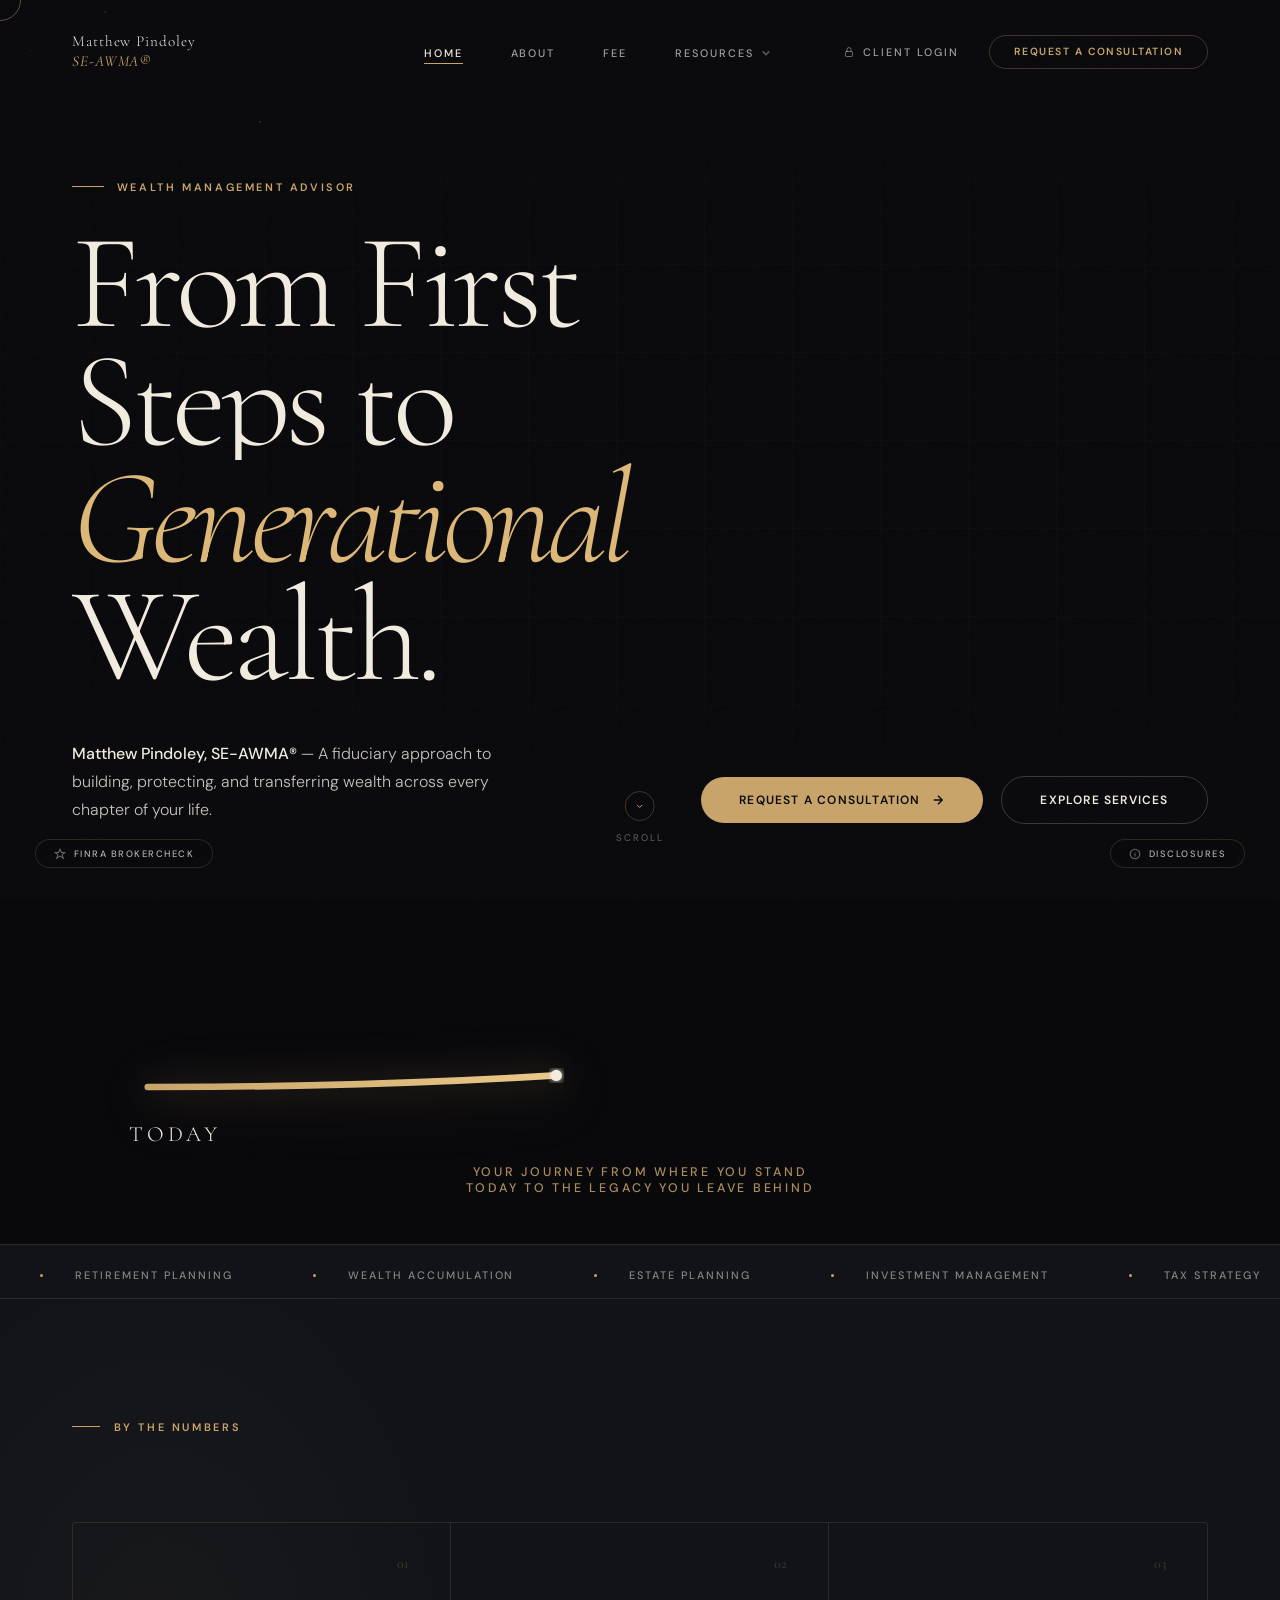
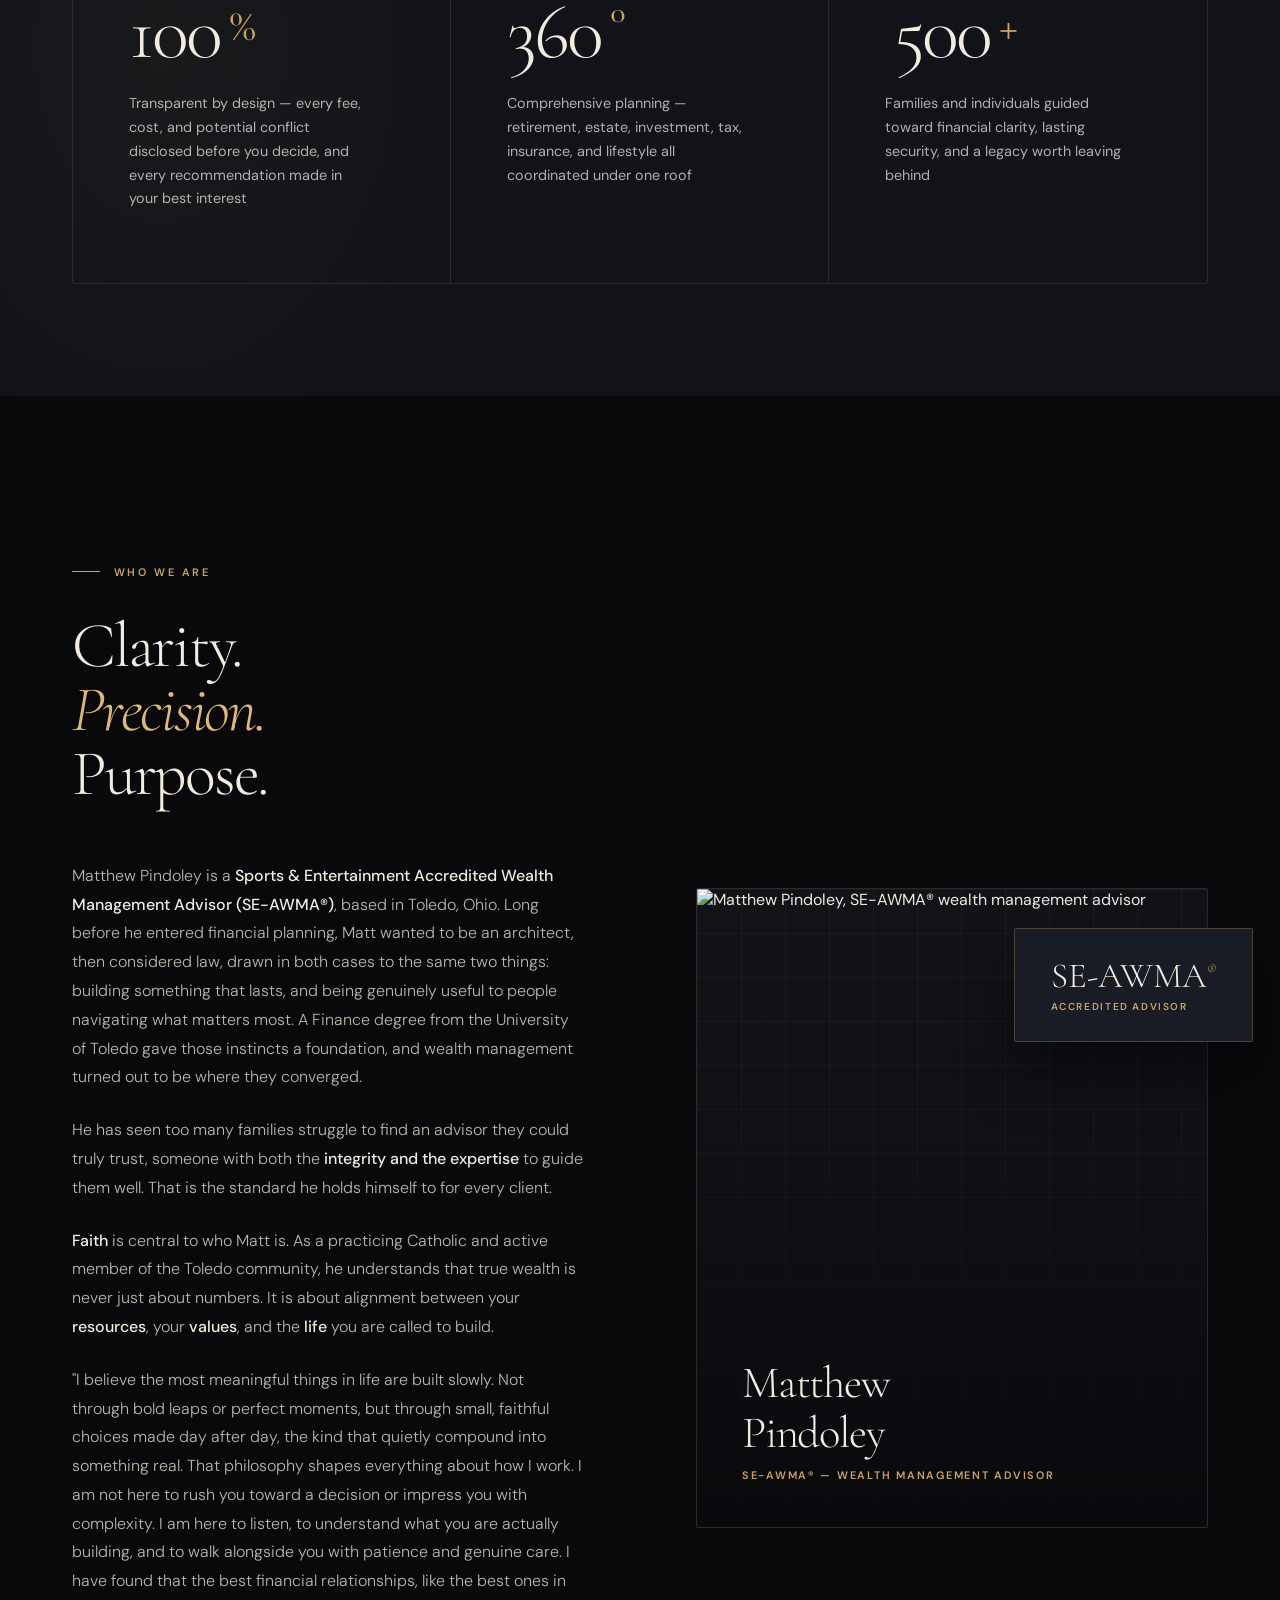
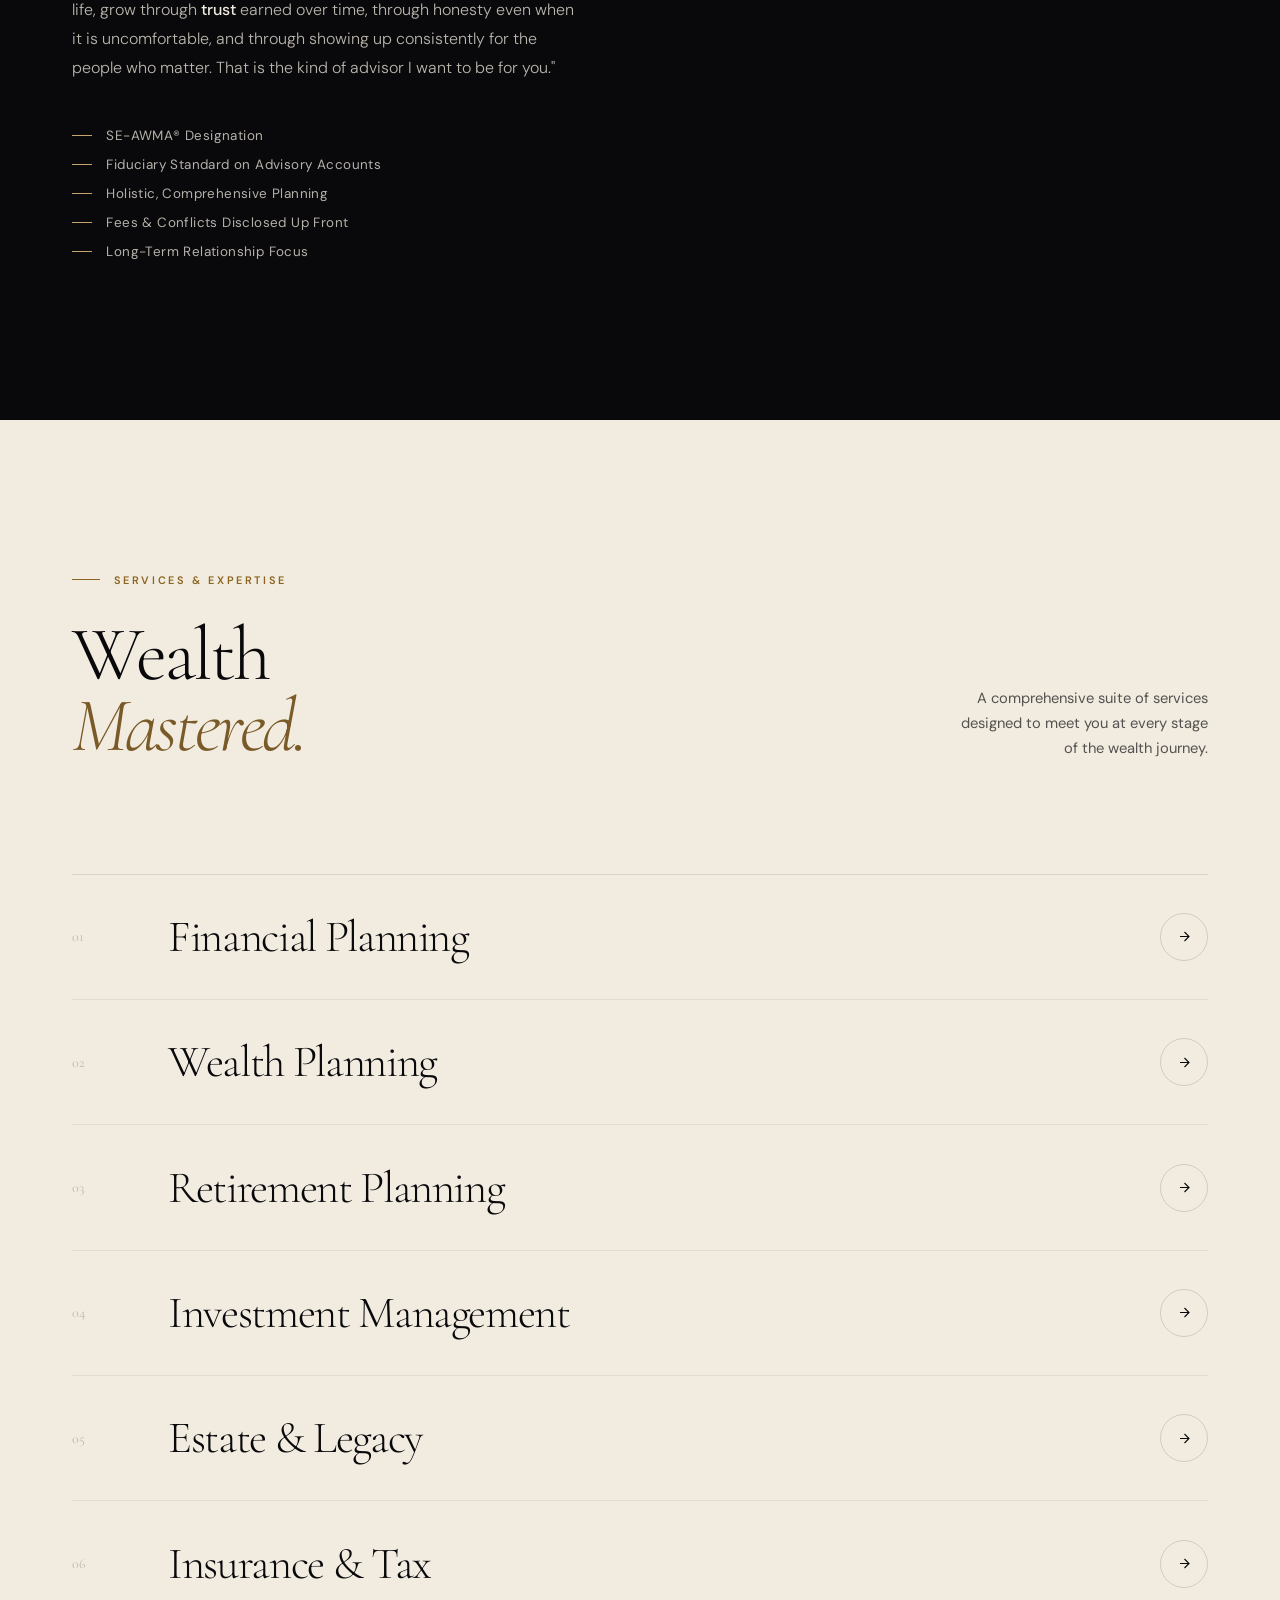
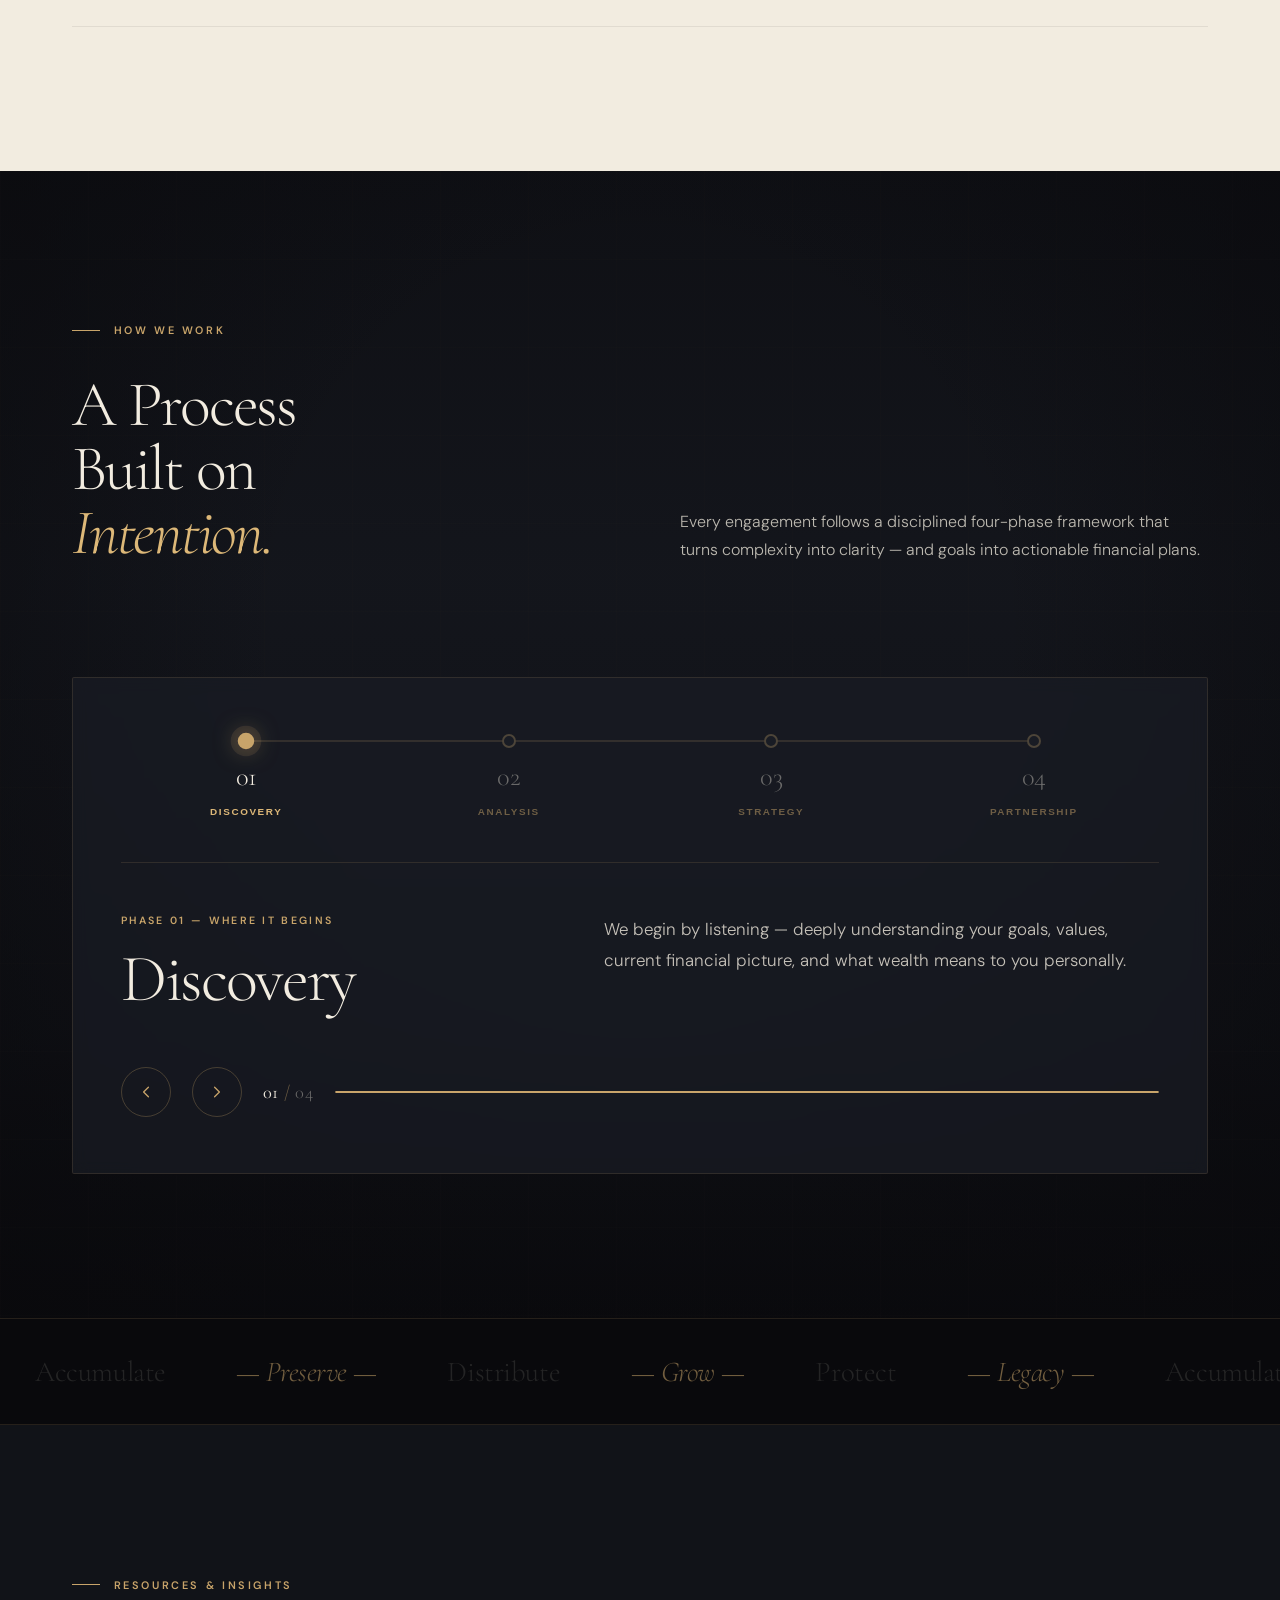
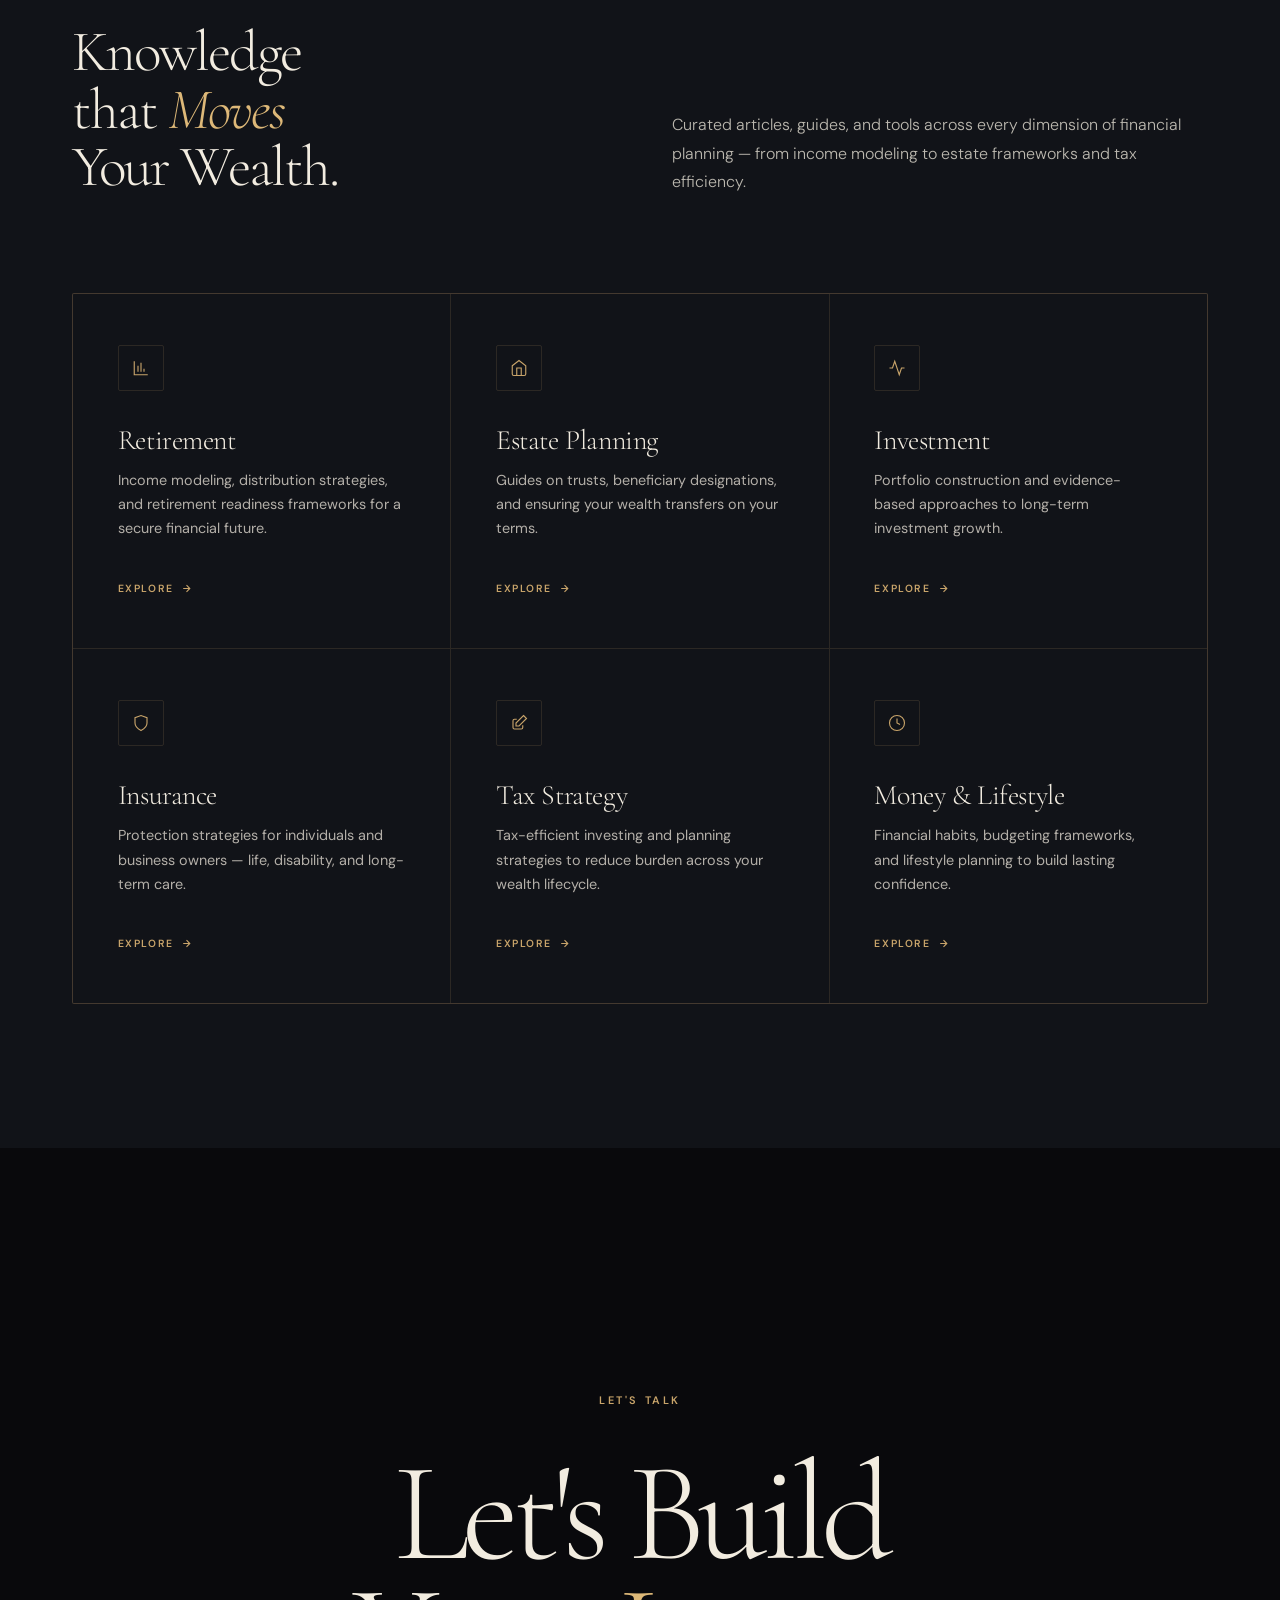
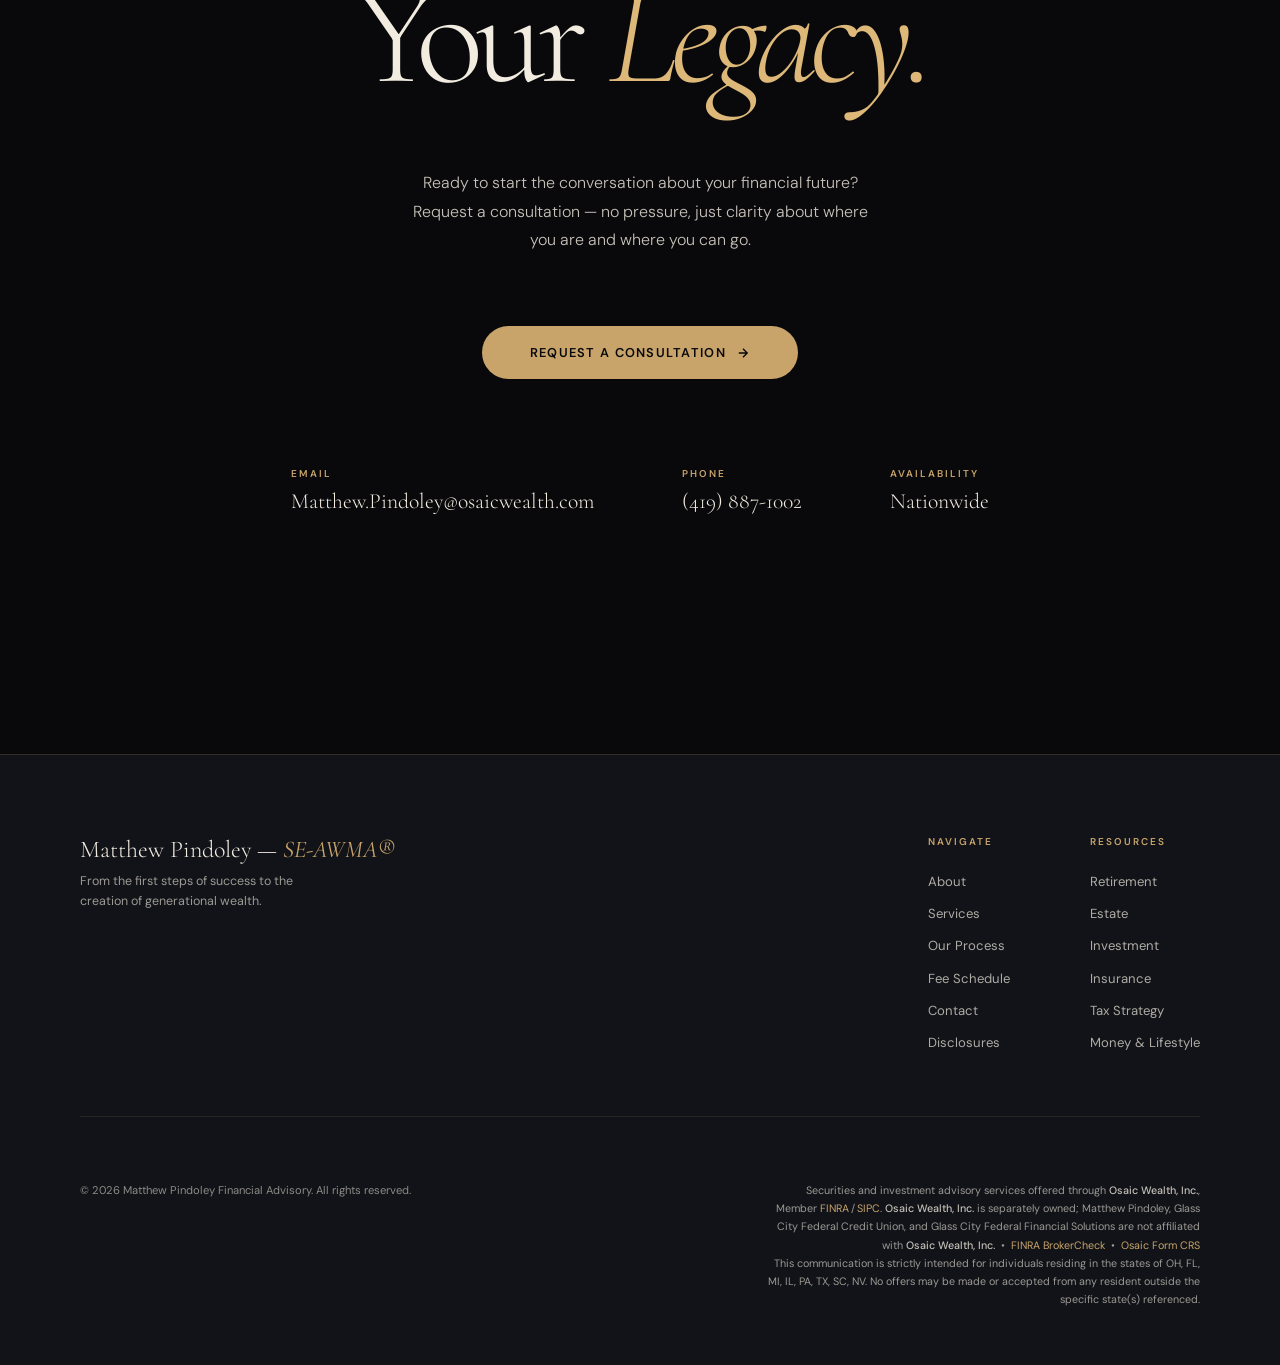
==== index.html @ 7b8878d6 "Sharper "How We Work" video The section is taller than the 16:9 clip, so the video is drawn about 2," ====
<!DOCTYPE html>
<html lang="en">
<head>
	<link rel="icon" type="image/png" href="favicon.png">
  <meta charset="UTF-8"/>
  <meta name="viewport" content="width=device-width,initial-scale=1"/>
  <title>Matthew Pindoley, SE-AWMA® — Wealth Management Advisor | Toledo, Ohio</title>
  <meta name="description" content="Matthew Pindoley, SE-AWMA® — a fiduciary wealth management advisor in Toledo, Ohio. Comprehensive financial, retirement, investment, tax, insurance, and estate planning — from first steps to generational wealth.">
  <link rel="canonical" href="https://matthewpindoley.com/">
  <meta name="theme-color" content="#09090c">

  <!-- Open Graph / social sharing -->
  <meta property="og:type" content="website">
  <meta property="og:url" content="https://matthewpindoley.com/">
  <meta property="og:site_name" content="Matthew Pindoley — SE-AWMA®">
  <meta property="og:title" content="Matthew Pindoley, SE-AWMA® — Wealth Management Advisor">
  <meta property="og:description" content="A fiduciary approach to building, protecting, and transferring wealth across every chapter of your life. Toledo, Ohio.">
  <meta property="og:image" content="https://res.cloudinary.com/dfabtxqiy/image/upload/q_auto:good,w_1200/v1772661877/headshot_ztmhku.jpg">
  <meta name="twitter:card" content="summary_large_image">
  <meta name="twitter:title" content="Matthew Pindoley, SE-AWMA® — Wealth Management Advisor">
  <meta name="twitter:description" content="A fiduciary approach to building, protecting, and transferring wealth across every chapter of your life. Toledo, Ohio.">
  <meta name="twitter:image" content="https://res.cloudinary.com/dfabtxqiy/image/upload/q_auto:good,w_1200/v1772661877/headshot_ztmhku.jpg">

  <link rel="preconnect" href="https://fonts.googleapis.com">
  <link rel="preconnect" href="https://fonts.gstatic.com" crossorigin>
  <link rel="preconnect" href="https://res.cloudinary.com">
  <link href="https://fonts.googleapis.com/css2?family=Cormorant+Garamond:ital,wght@0,300;0,400;0,600;1,300;1,400&family=DM+Sans:opsz,wght@9..40,300;9..40,400;9..40,500;9..40,600&display=swap" rel="stylesheet">
<style>
:root{
  --ink:#09090c;--ink2:#111318;--ink3:#191c24;
  --paper:#f2ece0;
  --gold:#c8a46a;--gold2:#ddb878;--gold3:rgba(200,164,106,.12);
  --muted:rgba(242,236,224,.38);--border:rgba(200,164,106,.15);--border2:rgba(200,164,106,.28);
  --ff:'Cormorant Garamond',Georgia,serif;
  --fb:'DM Sans',system-ui,sans-serif;
  --e1:cubic-bezier(.16,1,.3,1);--e2:cubic-bezier(.22,.9,.25,1);
}
*,*::before,*::after{box-sizing:border-box;margin:0;padding:0}
html{font-size:16px;overflow-x:hidden}
body{font-family:var(--fb);background:var(--ink);color:var(--paper);
  -webkit-font-smoothing:antialiased;-moz-osx-font-smoothing:grayscale;
  overflow-x:hidden;cursor:none}
a{color:inherit;text-decoration:none}

/* GRAIN */
#grain{position:fixed;inset:0;z-index:9998;pointer-events:none;opacity:.028;
  background-image:url("data:image/svg+xml,%3Csvg viewBox='0 0 200 200' xmlns='http://www.w3.org/2000/svg'%3E%3Cfilter id='n'%3E%3CfeTurbulence type='fractalNoise' baseFrequency='0.85' numOctaves='4' stitchTiles='stitch'/%3E%3C/filter%3E%3Crect width='100%25' height='100%25' filter='url(%23n)'/%3E%3C/svg%3E");
  background-size:160px;animation:grn .08s steps(1) infinite}
@keyframes grn{0%{transform:translate(0,0)}20%{transform:translate(-4%,-3%)}40%{transform:translate(3%,5%)}60%{transform:translate(-2%,2%)}80%{transform:translate(5%,-4%)}100%{transform:translate(0,0)}}

/* CURSOR */
#cur{position:fixed;top:0;left:0;width:8px;height:8px;border-radius:50%;
  background:var(--gold);pointer-events:none;z-index:10000;
  transform:translate(-50%,-50%);mix-blend-mode:difference;
  transition:width .3s var(--e1),height .3s var(--e1)}
#cur-r{position:fixed;top:0;left:0;width:42px;height:42px;border-radius:50%;
  border:1px solid rgba(200,164,106,.45);pointer-events:none;z-index:9999;
  transform:translate(-50%,-50%);
  transition:width .35s var(--e1),height .35s var(--e1),border-color .25s,opacity .25s}
#cur-lbl{position:fixed;top:0;left:0;pointer-events:none;z-index:10001;
  transform:translate(-50%,-50%) translateY(32px);
  font-size:.55rem;letter-spacing:.18em;text-transform:uppercase;
  color:var(--gold);font-weight:600;opacity:0;
  transition:opacity .2s;white-space:nowrap;font-family:var(--fb)}
body.hov #cur{width:64px;height:64px;opacity:.12}
body.hov #cur-r{width:84px;height:84px;border-color:var(--gold);opacity:.35}
body.hov #cur-lbl{opacity:1}
body.pressing #cur{width:28px;height:28px}

/* LOADER */
#ld{position:fixed;inset:0;z-index:9997;background:var(--ink);
  display:flex;flex-direction:column;align-items:center;justify-content:center}
#ld.out{clip-path:polygon(0 0,100% 0,100% 0,0 0);
  transition:clip-path .95s var(--e1)}
.ld-label{font-family:var(--fb);font-size:.68rem;letter-spacing:.24em;
  text-transform:uppercase;color:rgba(242,236,224,.28);margin-bottom:4rem;font-weight:500}
.ld-pct{font-family:var(--ff);font-weight:300;
  font-size:clamp(7rem,16vw,18rem);color:var(--paper);
  line-height:1;letter-spacing:-.05em;position:relative}
.ld-pct sup{font-size:.18em;vertical-align:top;margin-top:.65em;color:var(--gold)}
.ld-track{width:260px;height:1px;background:var(--border);margin-top:4rem}
.ld-fill{height:100%;background:linear-gradient(90deg,var(--gold),var(--gold2));width:0}
.ld-sub{font-size:.62rem;letter-spacing:.24em;text-transform:uppercase;
  color:rgba(242,236,224,.22);margin-top:1.2rem;font-weight:500;font-family:var(--fb)}

/* NAV */

/* MOBILE DRAWER */

/* HERO */
#hero{min-height:100svh;display:flex;flex-direction:column;
  justify-content:flex-end;padding:6.5rem 4.5rem clamp(4.75rem,8vh,6rem);
  position:relative;overflow:hidden}
#hero-video{position:absolute;inset:0;z-index:0;width:100%;height:100%;
  object-fit:cover;object-position:center;
  opacity:0;transition:opacity 1.8s ease;
  filter:saturate(0.55) brightness(0.62)}
#hero-video.loaded{opacity:1}
.h-video-overlay{position:absolute;inset:0;z-index:1;
  background:linear-gradient(
    to bottom,
    rgba(9,9,12,0.45) 0%,
    rgba(9,9,12,0.25) 40%,
    rgba(9,9,12,0.55) 80%,
    rgba(9,9,12,0.88) 100%
  )}
#hc{position:absolute;inset:0;z-index:2;mix-blend-mode:screen;opacity:0.55}
.h-grid{position:absolute;inset:0;z-index:3;
  background-image:linear-gradient(rgba(200,164,106,.022) 1px,transparent 1px),
    linear-gradient(90deg,rgba(200,164,106,.022) 1px,transparent 1px);
  background-size:88px 88px;
  mask-image:linear-gradient(to bottom,transparent 0%,black 25%,black 75%,transparent 100%)}
.h-vig{position:absolute;inset:0;z-index:4;
  background:radial-gradient(ellipse at 60% 50%,transparent 35%,rgba(9,9,12,.65) 100%)}
.h-content{position:relative;z-index:5}
.h-tag{display:inline-flex;align-items:center;gap:.8rem;
  font-size:.68rem;letter-spacing:.24em;text-transform:uppercase;
  color:var(--gold);font-weight:600;margin-bottom:clamp(1.2rem,3.5vh,2.8rem);
  opacity:0;animation:rUp .9s var(--e1) .5s forwards}
.h-tag::before{content:'';width:32px;height:1px;background:var(--gold)}
.h1{font-family:var(--ff);font-weight:300;
  font-size:clamp(3.4rem,min(11.5vw,15vh),13rem);
  line-height:.87;letter-spacing:-.04em;color:var(--paper)}
.h1 .ln{overflow:hidden;display:block}
.h1 .wd{display:block;transform:translateY(115%);
  transition:transform 1.1s var(--e1)}
.h1 .wd.vis{transform:translateY(0)}
.h1 em{font-style:italic;color:var(--gold2)}
.h1 .ln:nth-child(2) .wd{transition-delay:.1s}
.h1 .ln:nth-child(3) .wd{transition-delay:.2s}
.h1 .ln:nth-child(4) .wd{transition-delay:.3s}
.h-bot{display:flex;align-items:flex-end;justify-content:space-between;
  margin-top:clamp(1.8rem,5vh,5rem);gap:3rem;flex-wrap:wrap;
  opacity:0;animation:rUp .9s var(--e1) 1.6s forwards}
.h-desc{font-size:.94rem;line-height:1.75;color:var(--muted);
  max-width:40ch;font-weight:300}
.h-desc strong{color:var(--paper);font-weight:500}
.h-ctas{display:flex;gap:1.1rem;align-items:center;flex-shrink:0}
.h-scroll{position:absolute;bottom:3.5rem;left:50%;transform:translateX(-50%);
  display:flex;flex-direction:column;align-items:center;gap:.65rem;z-index:5;
  color:var(--muted);font-size:.6rem;letter-spacing:.22em;text-transform:uppercase;
  opacity:0;animation:fadeIn .9s ease 2.2s forwards}
.h-scroll-ring{width:30px;height:30px;border:1px solid var(--border2);border-radius:50%;
  display:flex;align-items:center;justify-content:center;
  animation:bob 2.2s ease infinite}
.h-scroll-ring svg{width:10px;height:10px;color:var(--gold)}

/* BUTTONS */
.btn{display:inline-flex;align-items:center;gap:.65rem;
  border-radius:9999px;font-size:.75rem;font-weight:600;
  letter-spacing:.1em;text-transform:uppercase;
  transition:transform .2s var(--e1),box-shadow .25s;
  position:relative;overflow:hidden;cursor:none}
.btn-gold{padding:.95rem 2.4rem;background:var(--gold);color:var(--ink);border:none}
.btn-gold:hover{box-shadow:0 24px 55px rgba(200,164,106,.32)}
.btn-outline{padding:.95rem 2.4rem;background:transparent;color:var(--paper);
  border:1px solid rgba(242,236,224,.2)}
.btn-outline:hover{border-color:var(--gold);background:rgba(200,164,106,.07)}
.btn-outline-dk{padding:.95rem 2.4rem;background:transparent;color:var(--ink);
  border:1px solid rgba(9,9,12,.18)}
.btn-outline-dk:hover{border-color:var(--gold);background:rgba(200,164,106,.07)}

/* TICKER */
.ticker{border-top:1px solid var(--border);border-bottom:1px solid var(--border);
  padding:1rem 0;overflow:hidden;background:var(--ink2)}
.ticker-t{display:inline-flex;animation:tick 30s linear infinite;white-space:nowrap}
.ticker-t:hover{animation-play-state:paused}
.tk{display:inline-flex;align-items:center;gap:2rem;padding:0 2.5rem;
  font-size:.68rem;letter-spacing:.18em;text-transform:uppercase;
  color:var(--muted);font-weight:500}
.tk-dot{width:3px;height:3px;border-radius:50%;background:var(--gold);flex-shrink:0}

/* STATS */
#stats{padding:7rem 4.5rem;background:var(--ink2);position:relative;overflow:hidden}
#stats::before{content:'';position:absolute;left:-15%;top:-20%;
  width:55%;height:140%;
  background:radial-gradient(ellipse,rgba(200,164,106,.045) 0%,transparent 65%);
  pointer-events:none}
.s-ey{font-size:.68rem;letter-spacing:.24em;text-transform:uppercase;
  color:var(--gold);font-weight:600;margin-bottom:5.5rem;
  display:inline-flex;align-items:center;gap:.85rem}
.s-ey::before{content:'';width:28px;height:1px;background:var(--gold)}
.s-row{display:grid;grid-template-columns:repeat(3,1fr);
  border:1px solid var(--border);border-radius:2px;overflow:hidden}
.stat{padding:4.5rem 3.5rem;border-right:1px solid var(--border);
  position:relative;overflow:hidden;transition:background .4s}
.stat:last-child{border-right:none}
.stat::after{content:'';position:absolute;bottom:0;left:0;right:0;height:2px;
  background:linear-gradient(90deg,var(--gold),transparent);
  transform:scaleX(0);transform-origin:left;transition:transform .55s var(--e1)}
.stat:hover{background:rgba(200,164,106,.04)}
.stat:hover::after{transform:scaleX(1)}
.stat-i{position:absolute;top:2rem;right:2.5rem;
  font-family:var(--ff);font-size:.88rem;color:var(--border2);letter-spacing:.05em}
.stat-n{font-family:var(--ff);font-weight:300;
  font-size:clamp(3.5rem,6vw,7rem);color:var(--paper);
  line-height:1;letter-spacing:-.04em;
  display:flex;align-items:flex-start;gap:.12em;
  transition:transform .4s var(--e1)}
.stat:hover .stat-n{transform:scale(1.04)}
.suf{color:var(--gold);font-size:.62em;margin-top:.15em}
.pre{color:var(--gold);font-size:.55em;margin-top:.2em}
.stat-l{margin-top:1.3rem;font-size:.8rem;line-height:1.65;
  color:var(--muted);font-weight:300;max-width:24ch}

/* ABOUT */
#about{padding:10rem 4.5rem;background:var(--ink);
  display:grid;grid-template-columns:1fr 1fr;gap:7rem;align-items:center}
.ab-ky{font-size:.68rem;letter-spacing:.24em;text-transform:uppercase;
  color:var(--gold);font-weight:600;margin-bottom:2.2rem;
  display:inline-flex;align-items:center;gap:.85rem}
.ab-ky::before{content:'';width:28px;height:1px;background:var(--gold)}
.ab-h{font-family:var(--ff);font-weight:300;
  font-size:clamp(3rem,5vw,6rem);line-height:1.0;
  letter-spacing:-.035em;color:var(--paper);margin-bottom:3.5rem}
.ab-h em{font-style:italic;color:var(--gold2)}
.ab-p{font-size:.9rem;line-height:1.8;color:var(--muted);
  font-weight:300;margin-bottom:1.5rem}
.ab-p strong{color:var(--paper);font-weight:500}
.ab-creds{list-style:none;margin-top:2.8rem;display:flex;flex-direction:column;gap:.75rem}
.ab-creds li{display:flex;align-items:center;gap:.9rem;
  font-size:.78rem;color:var(--muted);letter-spacing:.03em}
.ab-creds li::before{content:'';width:20px;height:1px;background:var(--gold);flex-shrink:0}
.ab-vis{position:relative}
.ab-card{position:relative;aspect-ratio:4/5;border:1px solid var(--border);
  border-radius:2px;overflow:hidden;background:var(--ink2);
  display:flex;flex-direction:column;justify-content:flex-end;padding:2.8rem;
  transition:transform .5s var(--e1),box-shadow .5s}
.ab-card:hover{box-shadow:0 40px 80px rgba(0,0,0,.5)}
.ab-grid{position:absolute;inset:0;
  background-image:linear-gradient(rgba(200,164,106,.06) 1px,transparent 1px),
    linear-gradient(90deg,rgba(200,164,106,.06) 1px,transparent 1px);
  background-size:44px 44px}
.ab-veil{position:absolute;inset:0;
  background:linear-gradient(to top,rgba(9,9,12,.95) 0%,rgba(9,9,12,.25) 60%,transparent 100%)}
.ab-info{position:relative;z-index:2}
.ab-nm{font-family:var(--ff);font-size:2.8rem;font-weight:300;
  color:var(--paper);letter-spacing:-.025em;line-height:1.1}
.ab-ttl{font-size:.68rem;letter-spacing:.16em;text-transform:uppercase;
  color:var(--gold);margin-top:.65rem;font-weight:600}
.ab-badge{position:absolute;top:2.5rem;right:-2.8rem;
  background:var(--ink3);border:1px solid var(--border2);
  border-radius:2px;padding:1.8rem 2.2rem;
  box-shadow:0 30px 60px rgba(0,0,0,.45);
  transition:transform .4s var(--e1)}
.ab-badge:hover{transform:translateY(-5px)}
.ab-bv{font-family:var(--ff);font-size:2.2rem;font-weight:300;
  color:var(--paper);line-height:1}
.ab-bv sup{font-size:.38em;color:var(--gold)}
.ab-bl{font-size:.63rem;letter-spacing:.16em;text-transform:uppercase;
  color:var(--gold);margin-top:.4rem;font-weight:600}

/* SERVICES */
#services{padding:9rem 4.5rem;background:var(--paper);color:var(--ink)}
.sv-hd{display:grid;grid-template-columns:1fr auto;gap:3rem;align-items:end;margin-bottom:7rem}
.sv-ky{font-size:.68rem;letter-spacing:.24em;text-transform:uppercase;
  color:var(--gold);font-weight:600;margin-bottom:2rem;
  display:inline-flex;align-items:center;gap:.85rem}
.sv-ky::before{content:'';width:28px;height:1px;background:var(--gold)}
.sv-h{font-family:var(--ff);font-weight:300;
  font-size:clamp(3.2rem,6vw,6.5rem);line-height:.93;letter-spacing:-.04em;color:var(--ink)}
.sv-h em{font-style:italic;color:#7a5a28}
.sv-sub{max-width:26ch;font-size:.86rem;line-height:1.72;
  color:rgba(9,9,12,.45);text-align:right;align-self:flex-end}
/* List & rows */
.sv-list{border-top:1px solid rgba(9,9,12,.1)}
.sv-row{display:flex;flex-direction:column;border-bottom:1px solid rgba(9,9,12,.07);
  cursor:none;position:relative;overflow:visible}
.sv-row::before{content:'';position:absolute;left:0;top:0;bottom:0;
  width:2px;background:var(--gold);transform:scaleY(0);transform-origin:bottom;
  transition:transform .42s var(--e1);z-index:1}
.sv-row:hover::before,.sv-row.open::before{transform:scaleY(1)}
/* Row header */
.sv-row-head{display:grid;grid-template-columns:3.5rem 1fr max-content max-content;
  align-items:center;gap:2.5rem;padding:2.2rem 0;
  transition:padding-left .38s var(--e1)}
.sv-row:hover .sv-row-head,.sv-row.open .sv-row-head{padding-left:1.5rem}
.sv-num{font-family:var(--ff);font-size:.88rem;color:rgba(9,9,12,.25);font-weight:300}
.sv-nm{font-family:var(--ff);font-weight:300;
  font-size:clamp(1.9rem,3.5vw,3.2rem);letter-spacing:-.03em;color:var(--ink);
  transition:letter-spacing .38s var(--e1),color .25s}
.sv-row:hover .sv-nm,.sv-row.open .sv-nm{letter-spacing:.005em;color:#5a3c10}
.sv-tag{font-size:.63rem;letter-spacing:.15em;text-transform:uppercase;
  color:rgba(9,9,12,.32);font-weight:600;border:1px solid rgba(9,9,12,.12);
  border-radius:9999px;padding:.28rem .75rem;
  opacity:0;transform:translateX(-10px);
  transition:opacity .32s,transform .32s var(--e1)}
.sv-row:hover .sv-tag,.sv-row.open .sv-tag{opacity:1;transform:translateX(0)}
.sv-arr{width:48px;height:48px;border-radius:50%;border:1px solid rgba(9,9,12,.14);
  display:flex;align-items:center;justify-content:center;flex-shrink:0;
  transition:background .28s,border-color .28s,transform .38s var(--e1)}
.sv-arr svg{width:15px;height:15px;color:var(--ink);transition:color .2s}
.sv-row:hover .sv-arr,.sv-row.open .sv-arr{background:var(--gold);border-color:var(--gold)}
.sv-row.open .sv-arr{transform:rotate(45deg)}
.sv-row:hover .sv-arr{transform:rotate(45deg)}
.sv-row:hover .sv-arr svg,.sv-row.open .sv-arr svg{color:var(--ink)}
/* Dropdown panel */
.sv-panel{overflow:hidden}
.sv-panel-inner{padding:0 0 3rem 6rem;display:grid;
  grid-template-columns:1fr 1fr;gap:3.5rem}
.sv-panel-desc{font-size:.88rem;line-height:1.8;color:rgba(9,9,12,.5);font-weight:300}
.sv-panel-desc strong{color:var(--ink);font-weight:500}
.sv-panel-why{border-left:2px solid var(--gold);padding-left:1.6rem}
.sv-panel-why-label{font-size:.58rem;letter-spacing:.2em;text-transform:uppercase;
  color:var(--gold);font-weight:600;margin-bottom:.65rem}
.sv-panel-why-text{font-size:.84rem;line-height:1.76;color:rgba(9,9,12,.45);font-weight:300}
.sv-panel-why-text strong{color:var(--ink);font-weight:500}

/* PROCESS */
#process{padding:9rem 4.5rem;background:var(--ink3);position:relative;overflow:hidden}
.pr-hd{display:grid;grid-template-columns:1fr 1fr;gap:5rem;margin-bottom:7rem;align-items:end}
.pr-ky{font-size:.68rem;letter-spacing:.24em;text-transform:uppercase;
  color:var(--gold);font-weight:600;margin-bottom:2.2rem;
  display:inline-flex;align-items:center;gap:.85rem}
.pr-ky::before{content:'';width:28px;height:1px;background:var(--gold)}
.pr-h{font-family:var(--ff);font-weight:300;
  font-size:clamp(2.8rem,5vw,5.5rem);line-height:1.0;letter-spacing:-.035em;color:var(--paper)}
.pr-h em{font-style:italic;color:var(--gold2)}
.pr-desc{font-size:.88rem;line-height:1.78;color:var(--muted);font-weight:300;align-self:end}
.pr-grid{display:grid;grid-template-columns:repeat(4,1fr);gap:1px;
  background:var(--border);border:1px solid var(--border);border-radius:2px;overflow:hidden}
/* ── FORCE DESKTOP PROCESS GRID BACK TO ORIGINAL ── */
.pr-grid.desktop-only{
  display:grid !important;
  grid-template-columns:repeat(4,1fr) !important;
  gap:1px !important;
  background:var(--border) !important;
  border:1px solid var(--border) !important;
  border-radius:2px !important;
  overflow:hidden !important;
}
.pr-step{background:var(--ink3);padding:3.5rem 2.5rem;
  transition:background .38s;position:relative;overflow:hidden}
.pr-step::after{content:attr(data-n);position:absolute;bottom:-2rem;right:-1rem;
  font-family:var(--ff);font-size:9rem;font-weight:300;
  color:rgba(200,164,106,.035);line-height:1;pointer-events:none;letter-spacing:-.05em}
.pr-step:hover{background:rgba(200,164,106,.045)}
.pr-sn{font-family:var(--ff);font-size:5rem;font-weight:300;
  color:rgba(200,164,106,.16);line-height:1;margin-bottom:2.2rem;letter-spacing:-.04em}
.pr-st{font-family:var(--ff);font-size:1.7rem;font-weight:300;
  color:var(--paper);margin-bottom:1rem;letter-spacing:-.015em}
.pr-sb{font-size:.82rem;line-height:1.72;color:var(--muted);font-weight:300}

/* MARQUEE */
.mq{
  padding:2.2rem 0;
  overflow:hidden;
  border-top:1px solid var(--border);
  border-bottom:1px solid var(--border);
  background:var(--ink);
}
.mq-t{
  display:inline-flex;
  animation:mq 25s linear infinite;
  white-space:nowrap;
}
.mq-t:hover{animation-play-state:paused}
.mq-i{
  font-family:var(--ff);
  font-size:clamp(1.35rem,2.8vw,1.8rem);
  font-weight:300;
  letter-spacing:-.015em;
  padding:0 2.2rem;
  color:rgba(242,236,224,.12);
  flex-shrink:0;
}
.mq-i.ac{
  color:var(--gold);
  opacity:.55;
  font-style:italic;
}

/* RESOURCES */
#resources{padding:9rem 4.5rem;background:var(--ink2)}
.rs-hd{display:grid;grid-template-columns:1fr 1fr;gap:4rem;align-items:end;margin-bottom:6rem}
.rs-ky{font-size:.68rem;letter-spacing:.24em;text-transform:uppercase;
  color:var(--gold);font-weight:600;margin-bottom:2rem;
  display:inline-flex;align-items:center;gap:.85rem}
.rs-ky::before{content:'';width:28px;height:1px;background:var(--gold)}
.rs-h{font-family:var(--ff);font-weight:300;
  font-size:clamp(2.8rem,4.5vw,5.2rem);line-height:1.0;letter-spacing:-.035em;color:var(--paper)}
.rs-h em{font-style:italic;color:var(--gold2)}
.rs-de{font-size:.88rem;line-height:1.78;color:var(--muted);font-weight:300;align-self:end}
.rs-grid{display:grid;grid-template-columns:repeat(3,1fr);gap:1px;
  background:var(--border);border:1px solid var(--border);border-radius:2px;overflow:hidden}
.rs-card{background:var(--ink2);padding:3.2rem 2.8rem;cursor:none;
  transition:background .38s;position:relative;overflow:hidden}
.rs-card::before{content:'';position:absolute;top:0;left:0;right:0;height:1px;
  background:linear-gradient(90deg,var(--gold),transparent);
  transform:scaleX(0);transform-origin:left;transition:transform .5s var(--e1)}
.rs-card:hover{background:rgba(200,164,106,.05)}
.rs-card:hover::before{transform:scaleX(1)}
.rs-ic{width:46px;height:46px;border:1px solid var(--border);border-radius:2px;
  display:flex;align-items:center;justify-content:center;
  margin-bottom:2rem;transition:border-color .25s,background .25s}
.rs-card:hover .rs-ic{border-color:var(--gold);background:var(--gold3)}
.rs-ic svg{width:18px;height:18px;color:var(--gold)}
.rs-t{font-family:var(--ff);font-size:1.75rem;font-weight:300;
  color:var(--paper);margin-bottom:.7rem;letter-spacing:-.015em}
.rs-b{font-size:.8rem;line-height:1.68;color:var(--muted);font-weight:300;margin-bottom:2.2rem}
.rs-lk{display:inline-flex;align-items:center;gap:.45rem;
  font-size:.65rem;letter-spacing:.15em;text-transform:uppercase;
  color:var(--gold);font-weight:600;transition:gap .28s var(--e1)}
.rs-card:hover .rs-lk{gap:.85rem}
.rs-lk svg{width:11px;height:11px}

/* CONTACT */
#contact{padding:15rem 4.5rem;background:var(--ink);text-align:center;
  position:relative;overflow:hidden}
#ct-bg{position:absolute;inset:0;z-index:0;width:100%;height:100%;
  object-fit:cover;object-position:center;
  filter:saturate(0.32) brightness(0.42)}
.ct-overlay{position:absolute;inset:0;z-index:1;pointer-events:none;
  background:linear-gradient(
    to bottom,
    rgba(9,9,12,0.6) 0%,
    rgba(9,9,12,0.3) 35%,
    rgba(9,9,12,0.3) 65%,
    rgba(9,9,12,0.88) 100%
  )}
.ct-vignette{position:absolute;inset:0;z-index:2;pointer-events:none;
  background:radial-gradient(ellipse at 50% 50%,transparent 38%,rgba(9,9,12,0.68) 100%)}
#cc{position:absolute;inset:0;z-index:3;pointer-events:none;mix-blend-mode:screen;opacity:0.55}
.ct-i{position:relative;z-index:4}
.ct-ky{font-size:.68rem;letter-spacing:.24em;text-transform:uppercase;
  color:var(--gold);font-weight:600;margin-bottom:2.8rem;
  display:inline-flex;align-items:center;gap:.85rem}
.ct-h{font-family:var(--ff);font-weight:300;
  font-size:clamp(4.5rem,11vw,13rem);line-height:.87;letter-spacing:-.05em;
  color:var(--paper);margin-bottom:4.5rem}
.ct-h em{font-style:italic;color:var(--gold2)}
.ct-p{font-size:.95rem;line-height:1.78;color:var(--muted);
  max-width:44ch;margin:0 auto 4.5rem;font-weight:300}
.ct-dets{display:flex;justify-content:center;gap:5.5rem;margin-top:5.5rem;flex-wrap:wrap}
.ct-d{text-align:left}
.ct-dl{font-size:.62rem;letter-spacing:.2em;text-transform:uppercase;
  color:var(--gold);font-weight:600;margin-bottom:.5rem}
.ct-dv{font-family:var(--ff);font-size:1.35rem;font-weight:300;color:var(--paper)}
.ct-dv a{transition:color .2s}.ct-dv a:hover{color:var(--gold)}

/* REVEAL */
.rv{opacity:0;transform:translateY(38px);transition:opacity .95s var(--e1),transform .95s var(--e1)}
.rv.vis{opacity:1;transform:translateY(0)}
.rv-l{opacity:0;transform:translateX(-38px);transition:opacity .95s var(--e1),transform .95s var(--e1)}
.rv-l.vis{opacity:1;transform:translateX(0)}
.rv-r{opacity:0;transform:translateX(38px);transition:opacity .95s var(--e1),transform .95s var(--e1)}
.rv-r.vis{opacity:1;transform:translateX(0)}
.d1{transition-delay:.12s}.d2{transition-delay:.24s}.d3{transition-delay:.36s}
.d4{transition-delay:.48s}.d5{transition-delay:.6s}

/* KEYFRAMES */
@keyframes rUp{from{opacity:0;transform:translateY(20px)}to{opacity:1;transform:translateY(0)}}
@keyframes fadeIn{to{opacity:1}}
@keyframes bob{0%,100%{transform:translateY(0)}50%{transform:translateY(6px)}}
@keyframes tick{0%{transform:translateX(0)}100%{transform:translateX(-50%)}}
@keyframes mq{0%{transform:translateX(0)}100%{transform:translateX(-50%)}}
@keyframes dotPulse{0%,100%{r:6;opacity:.95}50%{r:9;opacity:.6}}

/* RESPONSIVE */
@media(max-width:1100px){
    #hero,#stats,#about,#services,#process,#resources,#contact,footer{padding-left:2.5rem;padding-right:2.5rem}
  #about{grid-template-columns:1fr;gap:4rem}.ab-badge{display:none}
  .pr-grid{grid-template-columns:repeat(2,1fr)}
  .rs-grid{grid-template-columns:repeat(2,1fr)}
  .s-row{grid-template-columns:1fr}
  .stat{border-right:none;border-bottom:1px solid var(--border)}.stat:last-child{border-bottom:none}
  .sv-hd{grid-template-columns:1fr}.sv-sub{text-align:left}
}
@media(max-width:768px){
    /* Hide mega dropdown completely on mobile */
    /* Sized so the longest line ("Generational") never clips on narrow screens */
  .h1{font-size:clamp(2.6rem,min(14.5vw,9.5vh),9rem)}
  #hero{padding-bottom:3rem;padding-left:1.5rem;padding-right:1.5rem}
  .h-bot{flex-direction:column;align-items:flex-start;margin-bottom:2rem;gap:1.5rem}
  .h-ctas{flex-direction:column;align-items:stretch;gap:.75rem;width:100%}
  .h-ctas .btn{width:100%;justify-content:center;padding:1.1rem 1.5rem;font-size:.78rem}
  .h-desc{max-width:100%;font-size:.88rem}
  .pr-hd,.rs-hd{grid-template-columns:1fr;gap:1.8rem;margin-bottom:3rem}
  .pr-h{font-size:clamp(2.2rem,8vw,3.5rem)}
  .pr-grid,.rs-grid{grid-template-columns:1fr}
  /* Service accordion — collapse to 3-col grid, hide tag to prevent overflow */
  .sv-row-head{grid-template-columns:2.5rem 1fr auto;gap:1rem;padding:1.6rem 0}
  .sv-tag{display:none}
  .sv-nm{font-size:clamp(1.5rem,6vw,2.4rem)}
  .sv-panel-inner{grid-template-columns:1fr;padding-left:1.5rem;gap:2rem}
  /* Stats compact on mobile */
  #stats{padding:5rem 1.5rem}
  .stat{padding:3rem 2rem}
  /* Section paddings — luxurious but tight */
  #hero{padding-top:6.5rem}
  #about{padding:6rem 1.5rem}
  #services{padding:6rem 1.5rem}
 #process{padding:6rem 1.5rem;}

  #resources{padding:6rem 1.5rem}
  #contact{padding:8rem 1.5rem}
  .ct-h{font-size:clamp(3.2rem,12vw,5rem)}
  .ct-p{font-size:.85rem;max-width:100%}
  .ct-dets{flex-direction:column;gap:2rem;align-items:flex-start;margin-top:3rem}
  /* Footer */
}
@media(max-width:480px){
    .h-tag{font-size:.58rem;letter-spacing:.18em}
  .h-scroll{display:none}
  #stats{padding:4rem 1.25rem}
  .stat{padding:2.5rem 1.5rem}
  .stat-n{font-size:clamp(4rem,15vw,7rem)}
  #about,#services,#process,#resources{padding:5rem 1.25rem}
  /* Tighten even further on very small screens */
  #process{ padding:4rem 1rem !important; }
  .pr-dial-wrapper{ padding:1.4rem .9rem !important; }
  .dial-step{ font-size:.72rem !important; }
  #contact{padding:6rem 1.25rem}
}
@media(hover:none){
  #cur,#cur-r,#cur-lbl{display:none}
  body{cursor:auto}
  .sv-row,.rs-card{cursor:pointer}
  .btn{cursor:pointer}
}

/* ── FOOTER ── */
footer{
  background:#111318;
  border-top:1px solid rgba(200,164,106,.18);
  padding:5rem 5rem 3.5rem;
}
.ft-top{
  display:flex;justify-content:space-between;align-items:flex-start;
  gap:3rem;margin-bottom:4rem;padding-bottom:4rem;
  border-bottom:1px solid rgba(200,164,106,.12);
}
.ft-logo{
  font-family:'Cormorant Garamond',Georgia,serif;
  font-size:1.5rem;font-weight:300;color:#f2ece0;
}
.ft-logo b{color:#c8a46a;font-weight:400;font-style:italic}
.ft-tg{
  font-size:.78rem;color:rgba(242,236,224,.45);
  margin-top:.55rem;max-width:28ch;line-height:1.6;
}
.ft-lks{display:flex;gap:5rem;flex-wrap:wrap}
.ft-col h4{
  font-size:.62rem;letter-spacing:.2em;text-transform:uppercase;
  color:#c8a46a;font-weight:600;margin-bottom:1.4rem;
}
.ft-col ul{list-style:none;display:flex;flex-direction:column;gap:.7rem}
.ft-col ul a{font-size:.82rem;color:rgba(242,236,224,.48);transition:color .2s}
.ft-col ul a:hover{color:#f2ece0}
.ft-col ul a[aria-current]{color:#c8a46a}
.ft-bot{
  display:flex;justify-content:space-between;
  align-items:flex-start;gap:1.5rem;flex-wrap:wrap;
}
.ft-cp{font-size:.7rem;color:rgba(242,236,224,.32);white-space:nowrap;padding-top:.15rem}
.ft-di{
  font-size:.67rem;color:rgba(242,236,224,.38);
  max-width:62ch;text-align:right;line-height:1.7;
}
.ft-di strong{color:rgba(242,236,224,.58);font-weight:500}
.ft-di a{color:rgba(200,164,106,.65);transition:color .2s;text-decoration:none}
.ft-di a:hover{color:#c8a46a}
/* ── FOOTER RESPONSIVE ── */
@media(max-width:1100px){
  footer{padding:4rem 2.5rem 3rem}
}
@media(max-width:768px){
  footer{padding:3.5rem 1.6rem 2.8rem}
  .ft-top{flex-direction:column;gap:2.5rem;margin-bottom:3rem;padding-bottom:3rem}
  .ft-lks{gap:2.5rem}
  .ft-bot{flex-direction:column;align-items:flex-start;gap:1rem}
  .ft-di{text-align:left;max-width:100%}
}
@media(max-width:480px){
  .ft-lks{flex-direction:column;gap:2rem}
  .ft-logo{font-size:1.25rem}
  .ft-di{font-size:.64rem}
}

/* ── FIXED DISCLOSURE PILL ── */
#disc-pill{
  position:fixed;bottom:2rem;right:2.2rem;z-index:900;
  display:inline-flex;align-items:center;gap:.5rem;
  padding:.46rem 1.1rem;
  border-radius:9999px;
  background:rgba(9,9,12,.72);
  backdrop-filter:blur(14px);-webkit-backdrop-filter:blur(14px);
  border:1px solid rgba(200,164,106,.18);
  font-family:'DM Sans',system-ui,sans-serif;
  font-size:.58rem;letter-spacing:.16em;text-transform:uppercase;font-weight:500;
  color:rgba(242,236,224,.38);
  text-decoration:none;
  transition:color .28s,border-color .28s,background .28s;
  cursor:none;
}
#disc-pill:hover{
  color:rgba(242,236,224,.82);
  border-color:rgba(200,164,106,.45);
  background:rgba(9,9,12,.88);
}
#disc-pill.active{
  color:#c8a46a;
  border-color:rgba(200,164,106,.45);
  background:rgba(9,9,12,.85);
}
#disc-pill svg{flex-shrink:0;opacity:.55;transition:opacity .28s}
#disc-pill:hover svg,#disc-pill.active svg{opacity:1}
@media(max-width:480px){
  #disc-pill{bottom:1.4rem;right:1.2rem;font-size:.54rem;padding:.4rem .9rem}
}
@media(hover:none){#disc-pill{cursor:pointer}}

/* ── FIXED FINRA BROKERCHECK PILL ── */
#finra-pill{
  position:fixed;bottom:2rem;left:2.2rem;z-index:900;
  display:inline-flex;align-items:center;gap:.5rem;
  padding:.46rem 1.1rem;
  border-radius:9999px;
  background:rgba(9,9,12,.72);
  backdrop-filter:blur(14px);-webkit-backdrop-filter:blur(14px);
  border:1px solid rgba(200,164,106,.18);
  font-family:'DM Sans',system-ui,sans-serif;
  font-size:.58rem;letter-spacing:.16em;text-transform:uppercase;font-weight:500;
  color:rgba(242,236,224,.38);
  text-decoration:none;
  transition:color .28s,border-color .28s,background .28s;
  cursor:none;
}
#finra-pill:hover{
  color:rgba(242,236,224,.82);
  border-color:rgba(200,164,106,.45);
  background:rgba(9,9,12,.88);
}
#finra-pill svg{flex-shrink:0;opacity:.55;transition:opacity .28s}
#finra-pill:hover svg{opacity:1}
@media(max-width:480px){
  #finra-pill{bottom:1.4rem;left:1.2rem;font-size:.54rem;padding:.4rem .9rem}
}
@media(hover:none){#finra-pill{cursor:pointer}}

/* ══════════════════════════════════════════
   MOBILE COLLAPSE  (≤ 768 px only)
══════════════════════════════════════════ */

/* Hide all mobile-collapse UI on desktop */
.stat-chev,.pr-chev,.rs-chev{display:none}
.stat-mob-hd,.pr-mob-hd,.rs-mob-hd{display:contents}

/* desktop-only / mobile-only visibility helpers */
.desktop-only{display:block}
.mobile-only{display:none}

@media(max-width:768px){

  /* ── SHOW/HIDE helpers ── */
  .desktop-only{display:none !important}
  .mobile-only{display:block !important}
  /* ── FORCE HIDE DESKTOP PROCESS GRID ON MOBILE ── */
  .pr-grid.desktop-only {
    display: none !important;
  }

  /* ═══ STATS & RESOURCES CAROUSELS ═══ */
  #stats .s-row,#resources .rs-grid{
    display:flex !important;grid-template-columns:none !important;
    overflow-x:auto !important;scroll-snap-type:x mandatory !important;
    gap:1.25rem !important;padding:1.5rem 0 2rem !important;
    -webkit-overflow-scrolling:touch;scrollbar-width:none;
  }
  #stats .s-row::-webkit-scrollbar,#resources .rs-grid::-webkit-scrollbar{display:none}
  #stats .stat,#resources .rs-card{
    flex:0 0 82vw !important;min-width:280px !important;
    scroll-snap-align:center !important;border-radius:12px;
    box-shadow:0 12px 32px rgba(200,164,106,.12);
  }
  #stats .stat{
    border-bottom:none !important;border-right:none !important;
    padding:2.5rem 2rem !important;
  }
  #resources .rs-card{padding:2.5rem 2rem !important}
  .stat-chev,.stat-mob-hd svg{display:none !important}
  .stat-l{max-height:none !important;opacity:1 !important;padding-top:1.25rem}
  .stat-mob-hd{display:flex !important;flex-direction:column;gap:.4rem}
  .rs-chev{display:none !important}
  .rs-b,.rs-lk{max-height:none !important;opacity:1 !important;padding-top:.75rem}

  /* ── MOBILE DIAL — REBUILT TO MATCH DESKTOP ── */
  .pr-mob-dial{
    margin:2.2rem auto 0;
    width:100%;
    max-width:100%;
    padding:0;
  }

  /* Aspect-ratio wrapper — SVG scales naturally via height:auto */
  .mob-dial-outer{
    position:relative;
    filter:drop-shadow(0 12px 28px rgba(200,164,106,.18));
  }

  #process-dial{
    display:block;
    width:100%;
    height:auto; /* natural viewBox aspect ratio — fixes label alignment */
  }

  /* Labels overlay must exactly cover the SVG element */
  .dial-labels{
    position:absolute;
    inset:0;
    pointer-events:none;
  }

  /* Step labels — no scale transform (prevents overlap), color/glow only */
  .dial-step{
    position:absolute;
    text-align:center;
    font-family:var(--ff);
    font-size:1.05rem;
    font-weight:300;
    color:rgba(242,236,224,.42);
    line-height:1.05;
    pointer-events:auto;
    cursor:pointer;
    transform:translateX(-50%);
    transition:color .45s var(--e1), text-shadow .45s var(--e1), opacity .45s var(--e1);
    /* ── Fat invisible hit box ── */
    padding:14px 18px;
    margin:-14px -18px;
  }
  .dial-step.active{
    color:var(--paper);
    text-shadow:0 0 22px rgba(200,164,106,.7);
  }
  .dial-step span{
    display:block;
    font-size:.58rem;
    letter-spacing:.17em;
    text-transform:uppercase;
    color:var(--gold);
    opacity:.6;
    margin-top:5px;
    font-family:var(--fb);
    transition:opacity .4s, color .4s;
  }
  .dial-step.active span{ color:var(--gold2); opacity:1; }

  /* Description panel — fuller width, comfortable padding, legible text */
  #mob-dial-desc{
    margin-top:1.6rem;
    background:rgba(200,164,106,.055);
    border:1px solid var(--border);
    border-left:4px solid var(--gold);
    border-radius:16px;
    padding:2.2rem 2rem 2rem;
    box-shadow:0 24px 48px rgba(0,0,0,.35);
    position:relative;
    width:100%;
  }
  .mob-dial-desc-inner{
    transition:opacity .22s ease;
  }
  .mob-dial-desc-inner.fading{ opacity:0; }
  .mob-dial-desc-number{
    font-family:var(--ff);
    font-size:3.8rem;
    font-weight:300;
    color:rgba(200,164,106,.13);
    line-height:1;
    margin-bottom:-.65rem;
    letter-spacing:-.04em;
  }
  .mob-dial-desc-title{
    font-family:var(--ff);
    font-size:2.15rem;
    font-weight:300;
    letter-spacing:-.032em;
    color:var(--paper);
    line-height:1.1;
  }
  .mob-dial-divider{
    height:1px;
    background:linear-gradient(90deg,var(--gold),transparent);
    margin:1.2rem 0;
    opacity:.28;
  }
  #mob-dial-desc p{
    font-size:.87rem;
    line-height:1.75;
    color:var(--muted);
    font-weight:300;
    margin-top:1rem;
  }

  /* Progress dots — same as desktop */
  .mob-prog-dots{
    display:flex;
    gap:.55rem;
    margin-top:1.8rem;
  }
  .mob-prog-dot{
    width:22px;height:2px;border-radius:99px;
    background:rgba(200,164,106,.18);
    transition:background .5s var(--e1), width .5s var(--e1);
    /* Big hit box so dots are easy to tap */
    padding:10px 0;
    margin:-10px 0;
    cursor:pointer;
  }
  .mob-prog-dot.active{ background:var(--gold); width:38px; }

  /* Arrow navigation row */
  .mob-dial-nav{
    display:flex;
    align-items:center;
    justify-content:space-between;
    margin-top:1.6rem;
  }
  .mob-dial-arrow{
    display:inline-flex;
    align-items:center;
    justify-content:center;
    width:52px;height:52px;
    border-radius:50%;
    border:1px solid var(--border2);
    background:transparent;
    cursor:pointer;
    transition:background .28s, border-color .28s, transform .15s;
  }
  .mob-dial-arrow:active{ transform:scale(0.88); }
  .mob-dial-arrow svg{
    width:18px;height:18px;
    stroke:var(--gold);stroke-width:2;fill:none;
    stroke-linecap:round;stroke-linejoin:round;
  }
  .mob-dial-hint{
    font-size:.56rem;
    letter-spacing:.2em;
    text-transform:uppercase;
    color:var(--gold);
    opacity:.45;
    font-family:var(--fb);
    text-align:center;
    flex:1;
    padding:0 .5rem;
  }

  /* Remove old pseudo-element tap hint */
  #process .pr-hd::after{ content:none; }

  /* ── PROCESS SECTION MOBILE FIXES ── */
  /* Section padding — was stuck at 9rem 4.5rem due to inline style; now controlled here */
  #process{ padding:5rem 1.5rem !important; }

  /* Dial wrapper — reduce padding so SVG has room */
  .pr-dial-wrapper{
    padding:1.8rem 1.2rem !important;
  }

  /* Header grid — single column, tighter spacing */
  .pr-hd{
    margin-bottom:2rem !important;
    gap:1.2rem !important;
  }

  /* Dial labels — scale down so they don't collide on narrow screens */
  .dial-step{
    font-size:.82rem !important;
    line-height:1;
  }
  .dial-step span{
    font-size:.5rem !important;
    margin-top:3px;
  }

  /* Description panel — comfortable on mobile */
  #mob-dial-desc{
    border-radius:12px !important;
    padding:1.8rem 1.4rem 1.6rem !important;
  }
  .mob-dial-desc-title{ font-size:1.8rem !important; }
  .mob-dial-desc-number{ font-size:3rem !important; }
}
/* ── LEGACY PATH ANIMATION ── */
#legacy-path-section .legacy-container{position:relative;max-width:1200px;margin:0 auto}
.legacy-svg{width:100%;height:auto;filter:drop-shadow(0 0 18px rgba(200,164,106,.35)) drop-shadow(0 12px 28px rgba(200,164,106,.18))}
#legacy-line{stroke-dasharray:0;stroke-dashoffset:0}
.path-labels{display:flex;justify-content:space-between;max-width:1200px;margin:-18px auto 0;padding:0 5%;font-family:var(--ff);font-size:clamp(1.05rem,2.2vw,1.35rem);font-weight:300;letter-spacing:.18em;text-transform:uppercase;color:var(--paper);z-index:2;position:relative}
.today-label,.legacy-label{opacity:0;transition:opacity .8s var(--e1)}
.today-label.vis,.legacy-label.vis{opacity:1}
.legacy-label.vis{color:var(--gold2)}
/* The line now rises from Today to Legacy (it used to dip and end level).
   The labels follow its ends; cqw scales with the line's width. */
#legacy-path-section .legacy-container{container-type:inline-size}
.today-label{transform:translateY(1.7cqw)}
.legacy-label{transform:translateY(-5.8cqw)}
@media(max-width:1099px){.legacy-label{transform:translateY(-4.6cqw)}}
@media(max-width:768px){.legacy-label{transform:translateY(-4.4cqw)}}
@media(max-width:600px){.today-label{transform:translateY(3.2cqw)}.legacy-label{transform:none}}
.path-subtitle{max-width:42ch;margin:2.2rem auto 0;font-size:.78rem;letter-spacing:.22em;text-transform:uppercase;color:var(--gold);font-weight:500;font-family:var(--fb);opacity:.85;text-align:center}
@media(max-width:768px){
  #legacy-path-section{padding:2.5rem 1rem 1.8rem}
  /* Taller SVG so the arc has breathing room and sits higher visually */
  .legacy-svg{
    height:auto;
    /* extra bottom padding pushes the visible arc upward in the frame */
    margin-bottom:0;
  }
  .path-labels{
    padding:0 2%;
    margin:-8px auto 0;
    font-size:clamp(.85rem,4.5vw,1.05rem);
    letter-spacing:.1em;
    gap:1rem;
  }
  /* Thicker stroke on mobile */
  #legacy-line{stroke-width:5.5}
  .path-subtitle{
    font-size:.6rem;
    letter-spacing:.15em;
    margin-top:1.2rem;
    max-width:30ch;
    line-height:1.65;
  }
}
/* ── MEGA DROPDOWN ── */


/* invisible bridge across the gap so the menu doesn't close on the way down */


/* ── DESKTOP PROCESS DIAL ── */
.pr-desktop-dial{
  display:grid;
  grid-template-columns:1.1fr 0.9fr;
  gap:5.5rem;
  align-items:center;
}
.pr-dt-dial-outer{
  position:relative;
  width:100%;
  padding-bottom:53.57%; /* 300÷560 — locks aspect ratio */
}
.pr-dt-dial-outer > svg,
.dt-labels-wrap{
  position:absolute;
  inset:0;
  width:100%;
  height:100%;
}
.dt-labels-wrap{pointer-events:none}
.dt-dial-step-dt{
  position:absolute;
  text-align:center;
  font-family:var(--ff);
  font-size:5.0rem;
  font-weight:300;
  color:rgba(242,236,224,.42);
  line-height:1.05;
  pointer-events:auto;
  cursor:none;
  transform:translateX(-50%);
  transition:color .5s var(--e1),transform .5s var(--e1),opacity .5s var(--e1);
  /* ── Generous hit box ── */
  padding:16px 22px;
  margin:-16px -22px;
  border-radius:10px;
}
.dt-dial-step-dt span{
  display:block;
  font-size:.6rem;
  letter-spacing:.17em;
  text-transform:uppercase;
  color:var(--gold);
  opacity:.6;
  margin-top:5px;
  font-family:var(--fb);
  transition:opacity .4s,color .4s;
}
.dt-dial-step-dt.active{
  color:var(--paper);
  transform:translateX(-50%) scale(1.5);
}
.dt-dial-step-dt.active span{color:var(--gold2);opacity:1}
#dt-dial-desc{
  background:rgba(200,164,106,.055);
  border:1px solid var(--border);
  border-left:4px solid var(--gold);
  border-radius:20px;
  padding:3.6rem 3.2rem 3rem;
  box-shadow:0 32px 64px rgba(0,0,0,.42);
  position:relative;
}
.dt-dial-desc-inner{transition:opacity .28s ease}
.dt-dial-desc-inner.fading{opacity:0}
.dt-dial-desc-number{
  font-family:var(--ff);
  font-size:5rem;
  font-weight:300;
  color:rgba(200,164,106,.13);
  line-height:1;
  margin-bottom:-.75rem;
  letter-spacing:-.04em;
}
.dt-dial-desc-title{
  font-family:var(--ff);
  font-size:2.7rem;
  font-weight:300;
  letter-spacing:-.032em;
  color:var(--paper);
  line-height:1.05;
}
#dt-dial-desc p{
  font-size:.87rem;
  line-height:1.82;
  color:var(--muted);
  font-weight:300;
  margin-top:.9rem;
}
.dt-dial-divider{
  height:1px;
  background:linear-gradient(90deg,var(--gold),transparent);
  margin:1.8rem 0;
  opacity:.28;
}
.dt-prog-dots{
  display:flex;gap:.55rem;margin-top:2.4rem;
}
.dt-prog-dot{
  width:22px;height:2px;border-radius:99px;
  background:rgba(200,164,106,.18);
  transition:background .5s var(--e1),width .5s var(--e1);
  /* Bigger click area */
  padding:8px 0;
  margin:-8px 0;
  cursor:pointer;
}
.dt-prog-dot.active{background:var(--gold);width:38px}
.dt-dial-hint{
  display:block;
  font-size:.58rem;letter-spacing:.22em;text-transform:uppercase;
  color:var(--gold);opacity:.38;
  font-family:var(--fb);margin-top:1.6rem;
}
/* tablet breakpoint — stack */
@media(max-width:1000px){
  .pr-desktop-dial{grid-template-columns:1fr;gap:3rem}
}
@media(hover:none){.dt-dial-step-dt{cursor:pointer}}

/* Desktop dial micro-polish */
.dt-dial-step-dt:hover{
  color:var(--paper);
  text-shadow:0 0 20px rgba(200,164,106,.5);
}
.dt-dial-step-dt.active{
  text-shadow:0 0 28px rgba(200,164,106,.7);
}

/* ── PROCESS BACKGROUND VIDEO — matches hero/contact exactly ── */
#process-video{
  position:absolute;inset:0;z-index:0;width:100%;height:100%;
  object-fit:cover;object-position:center;
  opacity:0;transition:opacity 1.8s ease;
  filter:saturate(0.45) brightness(0.58) contrast(1.1);
}
#process-video.loaded{opacity:1}
.process-video-overlay{
  position:absolute;inset:0;z-index:1;
  background:linear-gradient(
    to bottom,
    rgba(9,9,12,0.65) 0%,
    rgba(9,9,12,0.35) 35%,
    rgba(9,9,12,0.55) 75%,
    rgba(9,9,12,0.92) 100%
  );
}
.process-vig{
  position:absolute;inset:0;z-index:2;
  background:radial-gradient(ellipse at 50% 40%,transparent 40%,rgba(9,9,12,.78) 100%);
}
.process-grid{
  position:absolute;inset:0;z-index:3;
  background-image:linear-gradient(rgba(200,164,106,.018) 1px,transparent 1px),
    linear-gradient(90deg,rgba(200,164,106,.018) 1px,transparent 1px);
  background-size:88px 88px;
  opacity:.6;
}
/* Dial container — cohesive card like About/Resources */
.pr-dial-wrapper{
  position:relative;z-index:4;
  background:rgba(25,28,36,0.72);
  border:1px solid var(--border);
  border-radius:2px;
  padding:3.5rem 3rem;
  transition:transform .5s var(--e1),box-shadow .5s;
  backdrop-filter:blur(8px);-webkit-backdrop-filter:blur(8px);
}
.pr-dial-wrapper:hover{
  transform:translateY(-4px);
  box-shadow:0 40px 80px rgba(0,0,0,.5);
}
/* Ensure header sits above video layers */
.pr-hd{position:relative;z-index:4}

/* ── TRUST BAR ── */
.trust-bar{background:var(--ink2);border-top:1px solid var(--border);border-bottom:1px solid var(--border);
  padding:1.2rem 4.5rem;text-align:center}
.trust-inner{display:inline-flex;align-items:center;gap:1.8rem;flex-wrap:wrap;justify-content:center;
  font-size:.68rem;letter-spacing:.18em;text-transform:uppercase;font-weight:500;color:var(--muted)}
.trust-dot{width:3px;height:3px;border-radius:50%;background:var(--gold);flex-shrink:0}
@media(max-width:768px){
  .trust-bar{padding:1rem 1.5rem}
  .trust-inner{gap:1rem;font-size:.6rem}
}

/* ===== PROCESS STEPPER ===== */
/* ════════════════════════════════════════════════
   PROCESS — refined progress stepper
   Replaces the gauge dial with a clean, typography-led
   timeline that reads identically on desktop & mobile.
   ════════════════════════════════════════════════ */
.proc{position:relative;z-index:4}

/* ── Step rail ── */
.proc-rail{
  position:relative;
  display:grid;grid-template-columns:repeat(4,1fr);
  gap:.75rem;
  padding-bottom:2.8rem;margin-bottom:3.2rem;
  border-bottom:1px solid var(--border);
}
.proc-rail-track{
  position:absolute;left:0;right:0;top:6px;height:2px;
  background:rgba(200,164,106,.16);border-radius:99px;pointer-events:none;
}
.proc-rail-fill{
  position:absolute;left:0;top:0;height:100%;width:0;
  background:linear-gradient(90deg,var(--gold),var(--gold2));
  border-radius:99px;box-shadow:0 0 14px rgba(200,164,106,.55);
  transition:width .8s var(--e1);
}
.proc-step{
  position:relative;z-index:1;
  display:flex;flex-direction:column;align-items:center;gap:1rem;
  background:none;border:none;cursor:none;padding:0;text-align:center;
}
.proc-step-dot{
  width:14px;height:14px;border-radius:50%;
  background:var(--ink3);border:2px solid rgba(200,164,106,.3);
  transition:background .5s var(--e1),border-color .5s var(--e1),box-shadow .5s var(--e1),transform .5s var(--e1);
}
.proc-step.done .proc-step-dot{background:var(--gold);border-color:var(--gold)}
.proc-step.active .proc-step-dot{
  background:var(--gold);border-color:var(--gold);
  box-shadow:0 0 0 6px rgba(200,164,106,.12),0 0 20px rgba(200,164,106,.65);
  transform:scale(1.18);
}
.proc-step-n{
  font-family:var(--ff);font-size:1.65rem;font-weight:300;line-height:1;
  letter-spacing:-.02em;color:rgba(242,236,224,.38);transition:color .45s var(--e1);
}
.proc-step-k{
  font-size:.62rem;letter-spacing:.16em;text-transform:uppercase;font-weight:600;
  color:rgba(200,164,106,.5);transition:color .45s var(--e1);white-space:nowrap;
}
.proc-step:hover .proc-step-n{color:rgba(242,236,224,.72)}
.proc-step.active .proc-step-n{color:var(--paper)}
.proc-step.active .proc-step-k{color:var(--gold2)}

/* ── Active phase stage ── */
.proc-stage{display:grid;grid-template-columns:1fr;gap:2.4rem}
.proc-stage-inner{
  display:grid;grid-template-columns:1fr;gap:1.4rem;
  transition:opacity .42s var(--e1),transform .42s var(--e1);
}
.proc-stage-inner.fading{opacity:0;transform:translateY(10px)}
.proc-stage-key{
  font-size:.66rem;letter-spacing:.22em;text-transform:uppercase;font-weight:600;
  color:var(--gold);margin-bottom:1.2rem;
}
.proc-stage-title{
  font-family:var(--ff);font-weight:300;
  font-size:clamp(2.6rem,5.2vw,4.6rem);line-height:.98;letter-spacing:-.035em;
  color:var(--paper);
}
.proc-stage-text{
  font-size:clamp(.92rem,1.35vw,1.06rem);line-height:1.85;font-weight:300;
  color:var(--muted);max-width:60ch;
}
.proc-nav{display:flex;align-items:center;gap:1.3rem}
.proc-arrow{
  flex:none;width:50px;height:50px;border-radius:50%;
  border:1px solid var(--border2);background:none;color:var(--gold);cursor:none;
  display:flex;align-items:center;justify-content:center;
  transition:background .3s,border-color .3s,transform .25s var(--e1);
}
.proc-arrow:hover{background:rgba(200,164,106,.1);border-color:var(--gold)}
.proc-arrow:active{transform:scale(.92)}
.proc-arrow svg{width:16px;height:16px}
.proc-count{
  font-family:var(--ff);font-size:1.15rem;font-weight:300;color:var(--muted);
  letter-spacing:.04em;white-space:nowrap;
}
.proc-count b{color:var(--paper);font-weight:400}
.proc-count i{color:rgba(200,164,106,.5);font-style:normal;margin:0 .3rem}
.proc-autobar{
  flex:1;height:2px;background:rgba(200,164,106,.14);
  border-radius:99px;overflow:hidden;min-width:40px;
}
.proc-autobar-fill{display:block;height:100%;width:100%;transform:scaleX(0);transform-origin:left center;background:var(--gold);border-radius:99px}

/* Editorial 2-column stage on wider screens */
@media(min-width:900px){
  .proc-stage-inner{grid-template-columns:.85fr 1.15fr;gap:4.5rem;align-items:start}
  .proc-stage-text{min-height:6.2em}
  .proc-nav{margin-top:.6rem}
}
@media(hover:none){.proc-step,.proc-arrow{cursor:pointer}}

/* Tablet / mobile */
@media(max-width:768px){
  .proc-rail{gap:.4rem;padding-bottom:2.2rem;margin-bottom:2.4rem}
  .proc-step{gap:.7rem}
  .proc-step-n{font-size:1.3rem}
  .proc-step-k{font-size:.5rem;letter-spacing:.08em}
  .proc-rail-track{top:5px}
  .proc-stage{gap:1.8rem}
  .proc-nav{flex-wrap:wrap;gap:1rem}
  .proc-count{order:3}
  .proc-autobar{order:4;flex-basis:100%}
}
@media(max-width:380px){
  .proc-step-k{font-size:.46rem;letter-spacing:.03em}
  .proc-step-n{font-size:1.12rem}
}

/* ── EXPERIENCE POLISH ── */
html{scroll-behavior:smooth}
#hero,#stats,#about,#services,#process,#resources,#contact{scroll-margin-top:5rem}
::selection{background:var(--gold);color:var(--ink)}
:focus-visible{outline:2px solid var(--gold);outline-offset:3px;border-radius:2px}
@media(prefers-reduced-motion:reduce){
  html{scroll-behavior:auto}
  #grain{animation:none}
  .ticker-t,.mq-t{animation:none}
  .h-scroll-ring{animation:none}
  #path-dot{animation:none !important}
}

/* ── READABILITY ─────────────────────────────────────────────
   Body copy: larger, steadier weight on small text, and contrast
   near 7:1 (was ~3:1). Headlines and ornaments are unchanged. ── */
.h-desc{font-size:1rem;color:rgba(242,236,224,.82)}
.ab-p{font-size:1rem;line-height:1.8;color:rgba(242,236,224,.76)}
.ab-creds li{font-size:.84rem;color:rgba(242,236,224,.74)}
.stat-l{font-size:.9rem;font-weight:400;color:rgba(242,236,224,.72)}
.pr-desc,.rs-de{font-size:1rem;color:rgba(242,236,224,.76)}
.proc-stage-text{color:rgba(242,236,224,.8)}
.rs-b{font-size:.9rem;font-weight:400;color:rgba(242,236,224,.72)}
.ct-p{font-size:1rem;color:rgba(242,236,224,.82)}
.sv-ky{color:#8a6420}.sv-ky::before{background:#8a6420}
.sv-sub{font-size:.92rem;color:rgba(9,9,12,.68)}
.sv-panel-desc{font-size:.95rem;font-weight:400;color:rgba(9,9,12,.72)}
.sv-panel-why-text{font-size:.92rem;font-weight:400;color:rgba(9,9,12,.7)}
.tk{color:rgba(242,236,224,.52)}
/* ── NAV THEME — colours for the shared navigation (assets/nav.css) ── */
:root{
  --nav-pad-x:4.5rem;
  --nav-stuck-bg:rgba(9,9,12,.88);--nav-stuck-border:rgba(200,164,106,.18);
  --nav-stuck-shadow:0 1px 0 rgba(200,164,106,.1),0 8px 32px rgba(0,0,0,.28);
  --nav-logo:var(--paper);--nav-mark:var(--gold);
  --nav-link:rgba(242,236,224,.66);--nav-link-hover:var(--paper);
  --nav-line:var(--gold);--nav-current:var(--gold);
  --nav-btn-border:var(--border2);--nav-btn-text:var(--gold);--nav-btn-fill:var(--gold);--nav-btn-fill-text:var(--ink);
  --nav-panel-bg:var(--ink2);--nav-panel-border:var(--border2);--nav-panel-text:rgba(242,236,224,.72);
  --nav-panel-hover:var(--paper);--nav-panel-hover-bg:rgba(200,164,106,.07);--nav-panel-divider:rgba(200,164,106,.12);
  --nav-panel-shadow:0 24px 60px rgba(0,0,0,.45),0 4px 12px rgba(0,0,0,.25);
  --nav-hbg-line:var(--paper);
  --mob-bg:var(--ink2);--mob-text:var(--paper);--mob-accent:var(--gold);
  --mob-muted:rgba(242,236,224,.66);--mob-border:var(--border2);--mob-border2:rgba(200,164,106,.5);
}
</style>
  <!-- sitewide experience refinements -->
  <link rel="stylesheet" href="assets/enhance.css"/>
  <link rel="stylesheet" href="assets/nav.css"/>

  <!-- Structured data for search engines -->
  <script type="application/ld+json">
  {
    "@context": "https://schema.org",
    "@type": "FinancialService",
    "name": "Matthew Pindoley Financial Advisory",
    "url": "https://matthewpindoley.com/",
    "image": "https://res.cloudinary.com/dfabtxqiy/image/upload/q_auto:good,w_1200/v1772661877/headshot_ztmhku.jpg",
    "telephone": "+1-419-887-1002",
    "email": "Matthew.Pindoley@osaicwealth.com",
    "address": {
      "@type": "PostalAddress",
      "addressLocality": "Toledo",
      "addressRegion": "OH",
      "addressCountry": "US"
    },
    "areaServed": ["OH", "FL", "MI", "IL", "PA", "TX", "SC", "NV"],
    "description": "Fiduciary wealth management: financial planning, retirement planning, investment management, tax strategy, insurance, and estate & legacy planning.",
    "founder": {
      "@type": "Person",
      "name": "Matthew Pindoley",
      "honorificSuffix": "SE-AWMA®",
      "jobTitle": "Wealth Management Advisor",
      "url": "https://matthewpindoley.com/"
    }
  }
  </script>
</head>
<body>

<div id="grain" aria-hidden="true"></div>
<div id="cur" aria-hidden="true"></div>
<div id="cur-r" aria-hidden="true"></div>
<div id="cur-lbl" aria-hidden="true">VIEW</div>

<a id="disc-pill" href="disclosure.html" aria-label="View Disclosures">
  <svg width="12" height="12" viewBox="0 0 20 20" fill="none" stroke="currentColor" stroke-width="1.8" aria-hidden="true">
    <circle cx="10" cy="10" r="8"/>
    <line x1="10" y1="9" x2="10" y2="14"/>
    <circle cx="10" cy="6.5" r=".8" fill="currentColor" stroke="none"/>
  </svg>
  Disclosures
</a>

<!-- FINRA BROKERCHECK PILL -->
<a id="finra-pill" href="https://brokercheck.finra.org" target="_blank" rel="noopener noreferrer" aria-label="FINRA BrokerCheck">
  <svg width="12" height="12" viewBox="0 0 20 20" fill="none" stroke="currentColor" stroke-width="1.8" aria-hidden="true">
    <path d="M10 2L12.5 7.5H18L13.5 11L15.5 17L10 13.5L4.5 17L6.5 11L2 7.5H7.5Z"/>
  </svg>
  FINRA BrokerCheck
</a>

<!-- LOADER -->
<div id="ld" role="status">
  <div class="ld-label">Matthew Pindoley &mdash; SE-AWMA<sup>®</sup></div>
  <div class="ld-pct" id="ld-pct">0<sup>%</sup></div>
  <div class="ld-track"><div class="ld-fill" id="ld-fill"></div></div>
  <div class="ld-sub" id="ld-sub">Loading experience</div>
</div>

<!-- MOBILE NAV -->
<nav id="mob" aria-label="Menu">
  <button type="button" id="mob-x" aria-label="Close menu">✕</button>
  <a href="index.html" class="mob-a active" aria-current="page">Home</a>
  <a href="#about" class="mob-a">About</a>
  <a href="fee.html" class="mob-a">Fee</a>
  <div class="mob-resources">
    <div class="mob-res-label">Resources</div>
    <div class="mob-res-links">
      <a href="resource-retirement.html" class="mob-res-link">Retirement</a>
      <a href="resource-investment.html" class="mob-res-link">Investment</a>
      <a href="resource-estate.html" class="mob-res-link">Estate</a>
      <a href="resource-tax.html" class="mob-res-link">Tax</a>
      <a href="resource-insurance.html" class="mob-res-link">Insurance</a>
      <a href="resource-money.html" class="mob-res-link">Money &amp; Lifestyle</a>
    </div>
  </div>
  <a href="contact.html" class="mob-a">Contact</a>
  <a href="https://app.osaic.com/equipt/" class="mob-login" target="_blank" rel="noopener noreferrer"><svg viewBox="0 0 24 24" fill="none" stroke="currentColor" stroke-width="1.6" stroke-linecap="round" aria-hidden="true"><rect x="5" y="11" width="14" height="10" rx="2"/><path d="M8 11V7a4 4 0 0 1 8 0v4"/></svg>Client Login<span class="sr-only"> (opens Osaic’s secure site in a new tab)</span></a>
</nav>

<!-- NAV -->
<nav id="nav" aria-label="Main">
  <a href="index.html" class="nav-logo">Matthew Pindoley<br><b>SE-AWMA®</b></a>
  <ul class="nav-links">
    <li><a href="index.html" class="active" aria-current="page">Home</a></li>
    <li><a href="#about">About</a></li>
    <li><a href="fee.html">Fee</a></li>
    <li class="nav-drop">
      <button type="button" class="nav-drop-trigger" aria-expanded="false" aria-controls="nav-resources">
        Resources
        <svg viewBox="0 0 12 12" fill="none" stroke="currentColor" stroke-width="2" width="10" height="10" aria-hidden="true"><path d="M2 4l4 4 4-4"/></svg>
      </button>
      <div class="nav-drop-panel" id="nav-resources">
        <a href="resource-retirement.html" class="nav-drop-item"><svg viewBox="0 0 24 24" fill="none" stroke="currentColor" stroke-width="1.5" aria-hidden="true"><path d="M3 3v18h18M8 17V9m4 8V5m4 12v-4"/></svg>Retirement</a>
        <a href="resource-investment.html" class="nav-drop-item"><svg viewBox="0 0 24 24" fill="none" stroke="currentColor" stroke-width="1.5" aria-hidden="true"><polyline points="22 12 18 12 15 21 9 3 6 12 2 12"/></svg>Investment</a>
        <a href="resource-estate.html" class="nav-drop-item"><svg viewBox="0 0 24 24" fill="none" stroke="currentColor" stroke-width="1.5" aria-hidden="true"><path d="M3 9l9-7 9 7v11a2 2 0 0 1-2 2H5a2 2 0 0 1-2-2z"/><polyline points="9 22 9 12 15 12 15 22"/></svg>Estate Planning</a>
        <a href="resource-tax.html" class="nav-drop-item"><svg viewBox="0 0 24 24" fill="none" stroke="currentColor" stroke-width="1.5" aria-hidden="true"><path d="M9 7H6a2 2 0 0 0-2 2v9a2 2 0 0 0 2 2h9a2 2 0 0 0 2-2v-3M18 2l4 4-10 10H8v-4L18 2z"/></svg>Tax Strategy</a>
        <a href="resource-insurance.html" class="nav-drop-item"><svg viewBox="0 0 24 24" fill="none" stroke="currentColor" stroke-width="1.5" aria-hidden="true"><path d="M12 22s8-4 8-10V5l-8-3-8 3v7c0 6 8 10 8 10z"/></svg>Insurance</a>
        <div class="nav-drop-divider" aria-hidden="true"></div>
        <a href="resource-money.html" class="nav-drop-item"><svg viewBox="0 0 24 24" fill="none" stroke="currentColor" stroke-width="1.5" aria-hidden="true"><circle cx="12" cy="12" r="10"/><path d="M12 6v6l4 2"/></svg>Money &amp; Lifestyle</a>
      </div>
    </li>
  </ul>
  <div class="nav-right">
    <a href="https://app.osaic.com/equipt/" class="nav-login" target="_blank" rel="noopener noreferrer"><svg viewBox="0 0 24 24" fill="none" stroke="currentColor" stroke-width="1.6" stroke-linecap="round" aria-hidden="true"><rect x="5" y="11" width="14" height="10" rx="2"/><path d="M8 11V7a4 4 0 0 1 8 0v4"/></svg>Client Login<span class="sr-only"> (opens Osaic’s secure site in a new tab)</span></a>
    <a href="contact.html" class="nav-btn"><span>Request a Consultation</span></a>
  </div>
  <button type="button" class="hbg" id="hbg" aria-label="Open menu" aria-controls="mob" aria-expanded="false"><i></i><i></i><i></i></button>
</nav>

<!-- ═══════════ HERO ═══════════ -->
<section id="hero">
  <video id="hero-video" autoplay muted loop playsinline preload="auto"
    aria-hidden="true"
    poster="https://res.cloudinary.com/dfabtxqiy/video/upload/so_0,q_auto:eco,f_auto,w_1600/v1772661549/mediahero-video_jpjx6a.jpg"
    oncanplaythrough="this.classList.add('loaded')">
    <source src="https://res.cloudinary.com/dfabtxqiy/video/upload/q_auto,vc_auto,w_1600/v1772661549/mediahero-video_jpjx6a.mp4" type="video/mp4">
  </video>
  <div class="h-video-overlay" aria-hidden="true"></div>
  <canvas id="hc" aria-hidden="true"></canvas>
  <div class="h-grid" aria-hidden="true"></div>
  <div class="h-vig" aria-hidden="true"></div>
  <div class="h-content">
    <div class="h-tag">Wealth Management Advisor</div>
    <h1 class="h1" aria-label="From First Steps to Generational Wealth">
      <span class="ln"><span class="wd">From First</span></span>
      <span class="ln"><span class="wd">Steps to</span></span>
      <span class="ln"><span class="wd"><em>Generational</em></span></span>
      <span class="ln"><span class="wd">Wealth.</span></span>
    </h1>
    <div class="h-bot">
      <p class="h-desc">
        <strong>Matthew Pindoley, SE-AWMA®</strong> — A fiduciary approach to building,
        protecting, and transferring wealth across every chapter of your life.
      </p>
      <div class="h-ctas">
        <a href="contact.html" class="btn btn-gold mag">
          Request a Consultation
          <svg viewBox="0 0 20 20" fill="none" width="14" height="14" stroke="currentColor" stroke-width="2"><path d="M4 10h12M10 4l6 6-6 6"/></svg>
        </a>
        <a href="#services" class="btn btn-outline mag">Explore Services</a>
      </div>
    </div>
  </div>
  <div class="h-scroll" aria-hidden="true">
    <div class="h-scroll-ring">
      <svg viewBox="0 0 20 20" fill="none" stroke="currentColor" stroke-width="2"><path d="M5 8l5 5 5-5"/></svg>
    </div>
    Scroll
  </div>
</section>

<!-- ═══════════ LEGACY PATH ═══════════ -->
<section id="legacy-path-section" style="padding:4rem 4.5rem 3rem;background:var(--ink);position:relative;overflow:hidden">
  <div class="legacy-container">
    <svg width="100%" height="160" viewBox="0 0 1200 160" fill="none" xmlns="http://www.w3.org/2000/svg" class="legacy-svg" aria-hidden="true">
      <path id="legacy-line" d="M80 130 C480 130 800 104 1120 40" stroke="url(#goldGrad)" stroke-width="7" stroke-linecap="round" stroke-linejoin="round"/>
      <defs>
        <linearGradient id="goldGrad" x1="0%" y1="0%" x2="100%" y2="0%">
          <stop offset="0%" style="stop-color:#c8a46a;stop-opacity:1"/>
          <stop offset="50%" style="stop-color:#f0d090;stop-opacity:1"/>
          <stop offset="100%" style="stop-color:#c8a46a;stop-opacity:1"/>
        </linearGradient>
        <filter id="dotGlow">
          <feGaussianBlur stdDeviation="4" result="blur"/>
          <feMerge><feMergeNode in="blur"/><feMergeNode in="SourceGraphic"/></feMerge>
        </filter>
      </defs>
      <circle id="path-dot" r="6" fill="#f2ece0" opacity="0" filter="url(#dotGlow)"/>
    </svg>
    <div class="path-labels">
      <div class="today-label">TODAY</div>
      <div class="legacy-label">LEGACY</div>
    </div>
  </div>
  <p class="path-subtitle">Your journey from where you stand today to the legacy you leave behind</p>
</section>

<!-- TICKER -->
<div class="ticker" aria-hidden="true">
  <div class="ticker-t">
    <span class="tk"><span class="tk-dot"></span>Retirement Planning</span>
    <span class="tk"><span class="tk-dot"></span>Wealth Accumulation</span>
    <span class="tk"><span class="tk-dot"></span>Estate Planning</span>
    <span class="tk"><span class="tk-dot"></span>Investment Management</span>
    <span class="tk"><span class="tk-dot"></span>Tax Strategy</span>
    <span class="tk"><span class="tk-dot"></span>Insurance Planning</span>
    <span class="tk"><span class="tk-dot"></span>Legacy Building</span>
    <span class="tk"><span class="tk-dot"></span>SE-AWMA® Accredited</span>
    <span class="tk"><span class="tk-dot"></span>Retirement Planning</span>
    <span class="tk"><span class="tk-dot"></span>Wealth Accumulation</span>
    <span class="tk"><span class="tk-dot"></span>Estate Planning</span>
    <span class="tk"><span class="tk-dot"></span>Investment Management</span>
    <span class="tk"><span class="tk-dot"></span>Tax Strategy</span>
    <span class="tk"><span class="tk-dot"></span>Insurance Planning</span>
    <span class="tk"><span class="tk-dot"></span>Legacy Building</span>
    <span class="tk"><span class="tk-dot"></span>SE-AWMA® Accredited</span>
  </div>
</div>

<!-- ═══════════ STATS ═══════════ -->
<section id="stats">
  <div class="s-ey rv">By the Numbers</div>
  <div class="s-row">
    <div class="stat rv d1">
      <div class="stat-mob-hd">
        <div><span class="stat-i">01</span><div class="stat-n"><span class="counter" data-t="100">0</span><span class="suf">%</span></div></div>
        <svg class="stat-chev" viewBox="0 0 20 20" fill="none" stroke="currentColor" stroke-width="1.8" aria-hidden="true"><path d="M5 8l5 5 5-5"/></svg>
      </div>
      <div class="stat-l">Transparent by design — every fee, cost, and potential conflict disclosed before you decide, and every recommendation made in your best interest</div>
    </div>
    <div class="stat rv d2">
      <div class="stat-mob-hd">
        <div><span class="stat-i">02</span><div class="stat-n"><span class="counter" data-t="360">0</span><span class="suf">°</span></div></div>
        <svg class="stat-chev" viewBox="0 0 20 20" fill="none" stroke="currentColor" stroke-width="1.8" aria-hidden="true"><path d="M5 8l5 5 5-5"/></svg>
      </div>
      <div class="stat-l">Comprehensive planning — retirement, estate, investment, tax, insurance, and lifestyle all coordinated under one roof</div>
    </div>
    <div class="stat rv d3">
      <div class="stat-mob-hd">
        <div><span class="stat-i">03</span><div class="stat-n"><span class="pre"></span><span class="counter" data-t="500">0</span><span class="suf">+</span></div></div>
        <svg class="stat-chev" viewBox="0 0 20 20" fill="none" stroke="currentColor" stroke-width="1.8" aria-hidden="true"><path d="M5 8l5 5 5-5"/></svg>
      </div>
      <div class="stat-l">Families and individuals guided toward financial clarity, lasting security, and a legacy worth leaving behind</div>
    </div>
  </div>
</section>

<!-- ═══════════ ABOUT ═══════════ -->
<section id="about">
  <div class="rv-l">
    <div class="ab-ky">Who We Are</div>
    <h2 class="ab-h">Clarity.<br><em>Precision.</em><br>Purpose.</h2>
    <p class="ab-p">Matthew Pindoley is a <strong>Sports &amp; Entertainment Accredited Wealth Management Advisor (SE-AWMA®)</strong>, based in Toledo, Ohio. Long before he entered financial planning, Matt wanted to be an architect, then considered law, drawn in both cases to the same two things: building something that lasts, and being genuinely useful to people navigating what matters most. A Finance degree from the University of Toledo gave those instincts a foundation, and wealth management turned out to be where they converged.</p>
    <p class="ab-p">He has seen too many families struggle to find an advisor they could truly trust, someone with both the <strong>integrity and the expertise</strong> to guide them well. That is the standard he holds himself to for every client.</p>
    <p class="ab-p"><strong>Faith</strong> is central to who Matt is. As a practicing Catholic and active member of the Toledo community, he understands that true wealth is never just about numbers. It is about alignment between your <strong>resources</strong>, your <strong>values</strong>, and the <strong>life</strong> you are called to build.</p>
    <p class="ab-p">"I believe the most meaningful things in life are built slowly. Not through bold leaps or perfect moments, but through small, faithful choices made day after day, the kind that quietly compound into something real. That philosophy shapes everything about how I work. I am not here to rush you toward a decision or impress you with complexity. I am here to listen, to understand what you are actually building, and to walk alongside you with patience and genuine care. I have found that the best financial relationships, like the best ones in life, grow through <strong>trust</strong> earned over time, through honesty even when it is uncomfortable, and through showing up consistently for the people who matter. That is the kind of advisor I want to be for you."</p>
    <ul class="ab-creds">
      <li>SE-AWMA® Designation</li>
      <li>Fiduciary Standard on Advisory Accounts</li>
      <li>Holistic, Comprehensive Planning</li>
      <li>Fees &amp; Conflicts Disclosed Up Front</li>
      <li>Long-Term Relationship Focus</li>
    </ul>
  </div>
  <div class="ab-vis rv-r">
    <div class="ab-card" id="tilt">
	  <img src="https://res.cloudinary.com/dfabtxqiy/image/upload/q_auto:best,f_auto,w_1600/v1772661877/headshot_ztmhku.jpg" alt="Matthew Pindoley, SE-AWMA® wealth management advisor" loading="lazy" decoding="async" style="position:absolute;inset:0;width:100%;height:100%;object-fit:cover;object-position:top;">
      <div class="ab-grid" aria-hidden="true"></div>
      <div class="ab-veil" aria-hidden="true"></div>
      <div class="ab-info">
        <div class="ab-nm">Matthew<br>Pindoley</div>
        <div class="ab-ttl">SE-AWMA® — Wealth Management Advisor</div>
      </div>
    </div>
    <div class="ab-badge">
      <div class="ab-bv">SE-AWMA<sup>®</sup></div>
      <div class="ab-bl">Accredited Advisor</div>
    </div>
  </div>
</section>

<!-- ═══════════ SERVICES ═══════════ -->
<section id="services">
  <div class="sv-hd">
    <div class="rv-l">
      <div class="sv-ky">Services & Expertise</div>
      <h2 class="sv-h">Wealth<br><em>Mastered.</em></h2>
    </div>
    <p class="sv-sub rv-r">A comprehensive suite of services designed to meet you at every stage of the wealth journey.</p>
  </div>
  <div class="sv-list">

    <!-- 01 Financial Planning -->
    <div class="sv-row rv" tabindex="0" role="button" aria-expanded="false">
      <div class="sv-row-head">
        <span class="sv-num">01</span>
        <span class="sv-nm">Financial Planning</span>
        <span class="sv-tag">Holistic</span>
        <div class="sv-arr"><svg viewBox="0 0 20 20" fill="none" stroke="currentColor" stroke-width="1.5"><path d="M4 10h12M10 4l6 6-6 6"/></svg></div>
      </div>
      <div class="sv-panel">
        <div class="sv-panel-inner">
          <div class="sv-panel-desc">A comprehensive financial plan serves as the foundation for every other decision you make. We map your full financial picture — income, expenses, assets, liabilities, goals, and timeline — into a single, living roadmap that connects every area of your financial life.</div>
          <div class="sv-panel-why">
            <div class="sv-panel-why-label">Why It Matters</div>
            <div class="sv-panel-why-text">Without a coordinated plan, even smart individual decisions can work against each other. <strong>A holistic plan ensures your savings strategy, tax approach, insurance, and investment decisions all point in the same direction</strong> — eliminating blind spots and maximizing the impact of every dollar.</div>
          </div>
        </div>
      </div>
    </div>

    <!-- 02 Wealth Planning -->
    <div class="sv-row rv d1" tabindex="0" role="button" aria-expanded="false">
      <div class="sv-row-head">
        <span class="sv-num">02</span>
        <span class="sv-nm">Wealth Planning</span>
        <span class="sv-tag">Accumulation</span>
        <div class="sv-arr"><svg viewBox="0 0 20 20" fill="none" stroke="currentColor" stroke-width="1.5"><path d="M4 10h12M10 4l6 6-6 6"/></svg></div>
      </div>
      <div class="sv-panel">
        <div class="sv-panel-inner">
          <div class="sv-panel-desc">Wealth accumulation is not simply about earning more — it's about structuring what you earn to compound efficiently over time. We work with you to identify the right vehicles, contribution strategies, and asset allocation to build wealth in a way that reflects your risk tolerance and time horizon.</div>
          <div class="sv-panel-why">
            <div class="sv-panel-why-label">Why It Matters</div>
            <div class="sv-panel-why-text">Uncoordinated saving and investing leaves significant opportunity on the table. <strong>A deliberate accumulation strategy leverages tax-advantaged accounts, investment efficiency, and compounding</strong> to build substantially more wealth over the same time period compared to ad hoc approaches.</div>
          </div>
        </div>
      </div>
    </div>

    <!-- 03 Retirement Planning -->
    <div class="sv-row rv d2" tabindex="0" role="button" aria-expanded="false">
      <div class="sv-row-head">
        <span class="sv-num">03</span>
        <span class="sv-nm">Retirement Planning</span>
        <span class="sv-tag">Income</span>
        <div class="sv-arr"><svg viewBox="0 0 20 20" fill="none" stroke="currentColor" stroke-width="1.5"><path d="M4 10h12M10 4l6 6-6 6"/></svg></div>
      </div>
      <div class="sv-panel">
        <div class="sv-panel-inner">
          <div class="sv-panel-desc">Retirement planning is the art of engineering an income stream that lasts as long as you do. We model Social Security optimization, withdrawal sequencing, Roth conversion windows, and income layering across multiple sources — creating a plan designed to sustain your lifestyle through a retirement that may span 30 or more years.</div>
          <div class="sv-panel-why">
            <div class="sv-panel-why-label">Why It Matters</div>
            <div class="sv-panel-why-text">The transition from accumulation to distribution is the most consequential financial shift of your life. <strong>Without a structured income plan, sequence-of-returns risk, taxes, and healthcare costs can silently erode a portfolio</strong> that took decades to build — often with little warning.</div>
          </div>
        </div>
      </div>
    </div>

    <!-- 04 Investment Management -->
    <div class="sv-row rv d3" tabindex="0" role="button" aria-expanded="false">
      <div class="sv-row-head">
        <span class="sv-num">04</span>
        <span class="sv-nm">Investment Management</span>
        <span class="sv-tag">Portfolio</span>
        <div class="sv-arr"><svg viewBox="0 0 20 20" fill="none" stroke="currentColor" stroke-width="1.5"><path d="M4 10h12M10 4l6 6-6 6"/></svg></div>
      </div>
      <div class="sv-panel">
        <div class="sv-panel-inner">
          <div class="sv-panel-desc">Disciplined investment management goes beyond selecting securities — it encompasses portfolio construction, asset allocation, tax-loss harvesting, rebalancing, and the ongoing monitoring of how your portfolio serves your broader financial plan. We build evidence-based portfolios aligned with your goals, time horizon, and risk capacity.</div>
          <div class="sv-panel-why">
            <div class="sv-panel-why-label">Why It Matters</div>
            <div class="sv-panel-why-text">Investment returns matter, but so does the cost of getting them. <strong>Unmanaged portfolios drift from their intended risk profile, accumulate unnecessary tax drag, and often underperform through emotional decision-making</strong> — particularly in volatile markets when discipline is hardest to maintain.</div>
          </div>
        </div>
      </div>
    </div>

    <!-- 05 Estate & Legacy -->
    <div class="sv-row rv d4" tabindex="0" role="button" aria-expanded="false">
      <div class="sv-row-head">
        <span class="sv-num">05</span>
        <span class="sv-nm">Estate &amp; Legacy</span>
        <span class="sv-tag">Generational</span>
        <div class="sv-arr"><svg viewBox="0 0 20 20" fill="none" stroke="currentColor" stroke-width="1.5"><path d="M4 10h12M10 4l6 6-6 6"/></svg></div>
      </div>
      <div class="sv-panel">
        <div class="sv-panel-inner">
          <div class="sv-panel-desc">Estate planning ensures that the wealth you've spent a lifetime building reaches the people and causes you care most about — on your terms, not the government's. We coordinate beneficiary designations, trust structures, power of attorney, healthcare directives, and charitable giving into a cohesive legacy strategy.</div>
          <div class="sv-panel-why">
            <div class="sv-panel-why-label">Why It Matters</div>
            <div class="sv-panel-why-text">Without a current estate plan, your assets are distributed according to state law — regardless of your wishes. <strong>Outdated beneficiary designations, lack of trust structures, and estate tax exposure can quietly reduce or redirect the wealth you intended to leave behind</strong> by tens or hundreds of thousands of dollars.</div>
          </div>
        </div>
      </div>
    </div>

    <!-- 06 Insurance & Tax -->
    <div class="sv-row rv d5" tabindex="0" role="button" aria-expanded="false">
      <div class="sv-row-head">
        <span class="sv-num">06</span>
        <span class="sv-nm">Insurance &amp; Tax</span>
        <span class="sv-tag">Protection</span>
        <div class="sv-arr"><svg viewBox="0 0 20 20" fill="none" stroke="currentColor" stroke-width="1.5"><path d="M4 10h12M10 4l6 6-6 6"/></svg></div>
      </div>
      <div class="sv-panel">
        <div class="sv-panel-inner">
          <div class="sv-panel-desc">Insurance and tax strategy form the protective infrastructure of a sound financial plan. We evaluate life, disability, long-term care, and liability coverage alongside tax-efficient investment structures, Roth conversion planning, and proactive bracket management — ensuring that what you build is genuinely protected from both risk and unnecessary taxation.</div>
          <div class="sv-panel-why">
            <div class="sv-panel-why-label">Why It Matters</div>
            <div class="sv-panel-why-text">A single uninsured event or unplanned tax liability can undo years of careful wealth building. <strong>Coordinated insurance and tax planning often represents the highest return-on-investment in a financial plan</strong> — not by growing wealth, but by preventing the single largest sources of unplanned loss.</div>
          </div>
        </div>
      </div>
    </div>

  </div>
</section>

<!-- ═══════════ PROCESS ═══════════ -->
<section id="process">

  <!-- BACKGROUND VIDEO — artistic black & gold atmosphere -->
  <!-- the script below picks a sharp copy for the screen; the 1600px copy is the fallback -->
  <video id="process-video" muted loop playsinline preload="none" aria-hidden="true">
    <source data-sharp src="https://res.cloudinary.com/dfabtxqiy/video/upload/q_auto,vc_auto,w_2560/v1775586369/12676888_3840_2160_30fps_e3esuh.mp4" type="video/mp4">
    <source src="https://res.cloudinary.com/dfabtxqiy/video/upload/q_auto,vc_auto,w_1600/v1775586369/12676888_3840_2160_30fps_e3esuh.mp4" type="video/mp4">
  </video>
  <div class="process-video-overlay" aria-hidden="true"></div>
  <div class="process-vig" aria-hidden="true"></div>
  <div class="process-grid" aria-hidden="true"></div>

  <div class="pr-hd">
    <div class="rv-l">
      <div class="pr-ky">How We Work</div>
      <h2 class="pr-h">A Process<br>Built on<br><em>Intention.</em></h2>
    </div>
    <p class="pr-desc rv-r">Every engagement follows a disciplined four-phase framework that turns complexity into clarity — and goals into actionable financial plans.</p>
  </div>

  <!-- DIAL WRAPPER — cohesive card matching About/Resources depth -->
  <div class="pr-dial-wrapper rv">

    <!-- PROCESS STEPPER (replaces gauge dial) -->
  <div class="proc" id="proc" role="group" aria-label="Our four-phase process">

    <!-- Step rail -->
    <div class="proc-rail">
      <span class="proc-rail-track"><span class="proc-rail-fill" id="proc-fill"></span></span>
      <button class="proc-step active" type="button" data-step="1" aria-label="Phase 1 — Discovery">
        <span class="proc-step-dot"></span><span class="proc-step-n">01</span><span class="proc-step-k">Discovery</span>
      </button>
      <button class="proc-step" type="button" data-step="2" aria-label="Phase 2 — Analysis">
        <span class="proc-step-dot"></span><span class="proc-step-n">02</span><span class="proc-step-k">Analysis</span>
      </button>
      <button class="proc-step" type="button" data-step="3" aria-label="Phase 3 — Strategy">
        <span class="proc-step-dot"></span><span class="proc-step-n">03</span><span class="proc-step-k">Strategy</span>
      </button>
      <button class="proc-step" type="button" data-step="4" aria-label="Phase 4 — Partnership">
        <span class="proc-step-dot"></span><span class="proc-step-n">04</span><span class="proc-step-k">Partnership</span>
      </button>
    </div>

    <!-- Active phase -->
    <div class="proc-stage">
      <div class="proc-stage-inner" id="proc-inner">
        <div class="proc-stage-head">
          <div class="proc-stage-key" id="proc-key">Phase 01 — Where it begins</div>
          <h3 class="proc-stage-title" id="proc-title">Discovery</h3>
        </div>
        <div class="proc-stage-body">
          <p class="proc-stage-text" id="proc-text">We begin by listening — deeply understanding your goals, values, current financial picture, and what wealth means to you personally.</p>
        </div>
      </div>
      <div class="proc-nav">
        <button class="proc-arrow" type="button" id="proc-prev" aria-label="Previous phase">
          <svg viewBox="0 0 20 20" fill="none" stroke="currentColor" stroke-width="1.6"><path d="M13 4l-6 6 6 6" stroke-linecap="round" stroke-linejoin="round"/></svg>
        </button>
        <button class="proc-arrow" type="button" id="proc-next" aria-label="Next phase">
          <svg viewBox="0 0 20 20" fill="none" stroke="currentColor" stroke-width="1.6"><path d="M7 4l6 6-6 6" stroke-linecap="round" stroke-linejoin="round"/></svg>
        </button>
        <span class="proc-count"><b id="proc-cur">01</b><i>/</i>04</span>
        <span class="proc-autobar"><span class="proc-autobar-fill" id="proc-bar"></span></span>
      </div>
    </div>

  </div>
  </div><!-- /.pr-dial-wrapper -->
</section>
<div class="mq" aria-hidden="true">
  <div class="mq-t">
    <span class="mq-i">Accumulate</span><span class="mq-i ac">— Preserve —</span>
    <span class="mq-i">Distribute</span><span class="mq-i ac">— Grow —</span>
    <span class="mq-i">Protect</span><span class="mq-i ac">— Legacy —</span>
    <span class="mq-i">Accumulate</span><span class="mq-i ac">— Preserve —</span>
    <span class="mq-i">Distribute</span><span class="mq-i ac">— Grow —</span>
    <span class="mq-i">Protect</span><span class="mq-i ac">— Legacy —</span>

  <span class="mq-i">Accumulate</span><span class="mq-i ac">— Preserve —</span>
    <span class="mq-i">Protect</span><span class="mq-i ac">— Grow —</span>
    <span class="mq-i">Legacy</span><span class="mq-i ac">— Clarity —</span>
    <span class="mq-i">Intention</span><span class="mq-i ac">— Partnership —</span>
    <span class="mq-i">Stewardship</span><span class="mq-i ac">— Precision —</span>
    <span class="mq-i">Security</span><span class="mq-i ac">— Purpose —</span>
    <span class="mq-i">Fiduciary</span><span class="mq-i ac">— Trust —</span>
  </div>
</div>

<!-- ═══════════ RESOURCES ═══════════ -->
<section id="resources">
  <div class="rs-hd">
    <div class="rv-l">
      <div class="rs-ky">Resources & Insights</div>
      <h2 class="rs-h">Knowledge<br>that <em>Moves</em><br>Your Wealth.</h2>
    </div>
    <p class="rs-de rv-r">Curated articles, guides, and tools across every dimension of financial planning — from income modeling to estate frameworks and tax efficiency.</p>
  </div>
  <div class="rs-grid">
    <div class="rs-card rv" tabindex="0" onclick="location.href='resource-retirement.html'">
      <div class="rs-mob-hd"><div class="rs-ic"><svg viewBox="0 0 24 24" fill="none" stroke="currentColor" stroke-width="1.5"><path d="M3 3v18h18M8 17V9m4 8V5m4 12v-4"/></svg></div><div class="rs-t">Retirement</div><svg class="rs-chev" viewBox="0 0 20 20" fill="none" stroke="currentColor" stroke-width="1.8" aria-hidden="true"><path d="M5 8l5 5 5-5"/></svg></div>
      <div class="rs-b">Income modeling, distribution strategies, and retirement readiness frameworks for a secure financial future.</div>
      <div class="rs-lk">Explore <svg viewBox="0 0 20 20" fill="none" stroke="currentColor" stroke-width="2"><path d="M4 10h12M10 4l6 6-6 6"/></svg></div>
    </div>
    <div class="rs-card rv d1" tabindex="0" onclick="location.href='resource-estate.html'">
      <div class="rs-mob-hd"><div class="rs-ic"><svg viewBox="0 0 24 24" fill="none" stroke="currentColor" stroke-width="1.5"><path d="M3 9l9-7 9 7v11a2 2 0 0 1-2 2H5a2 2 0 0 1-2-2z"/><polyline points="9 22 9 12 15 12 15 22"/></svg></div><div class="rs-t">Estate Planning</div><svg class="rs-chev" viewBox="0 0 20 20" fill="none" stroke="currentColor" stroke-width="1.8" aria-hidden="true"><path d="M5 8l5 5 5-5"/></svg></div>
      <div class="rs-b">Guides on trusts, beneficiary designations, and ensuring your wealth transfers on your terms.</div>
      <div class="rs-lk">Explore <svg viewBox="0 0 20 20" fill="none" stroke="currentColor" stroke-width="2"><path d="M4 10h12M10 4l6 6-6 6"/></svg></div>
    </div>
    <div class="rs-card rv d2" tabindex="0" onclick="location.href='resource-investment.html'">
      <div class="rs-mob-hd"><div class="rs-ic"><svg viewBox="0 0 24 24" fill="none" stroke="currentColor" stroke-width="1.5"><polyline points="22 12 18 12 15 21 9 3 6 12 2 12"/></svg></div><div class="rs-t">Investment</div><svg class="rs-chev" viewBox="0 0 20 20" fill="none" stroke="currentColor" stroke-width="1.8" aria-hidden="true"><path d="M5 8l5 5 5-5"/></svg></div>
      <div class="rs-b">Portfolio construction and evidence-based approaches to long-term investment growth.</div>
      <div class="rs-lk">Explore <svg viewBox="0 0 20 20" fill="none" stroke="currentColor" stroke-width="2"><path d="M4 10h12M10 4l6 6-6 6"/></svg></div>
    </div>
    <div class="rs-card rv d1" tabindex="0" onclick="location.href='resource-insurance.html'">
      <div class="rs-mob-hd"><div class="rs-ic"><svg viewBox="0 0 24 24" fill="none" stroke="currentColor" stroke-width="1.5"><path d="M12 22s8-4 8-10V5l-8-3-8 3v7c0 6 8 10 8 10z"/></svg></div><div class="rs-t">Insurance</div><svg class="rs-chev" viewBox="0 0 20 20" fill="none" stroke="currentColor" stroke-width="1.8" aria-hidden="true"><path d="M5 8l5 5 5-5"/></svg></div>
      <div class="rs-b">Protection strategies for individuals and business owners — life, disability, and long-term care.</div>
      <div class="rs-lk">Explore <svg viewBox="0 0 20 20" fill="none" stroke="currentColor" stroke-width="2"><path d="M4 10h12M10 4l6 6-6 6"/></svg></div>
    </div>
    <div class="rs-card rv d2" tabindex="0" onclick="location.href='resource-tax.html'">
      <div class="rs-mob-hd"><div class="rs-ic"><svg viewBox="0 0 24 24" fill="none" stroke="currentColor" stroke-width="1.5"><path d="M9 7H6a2 2 0 0 0-2 2v9a2 2 0 0 0 2 2h9a2 2 0 0 0 2-2v-3M18 2l4 4-10 10H8v-4L18 2z"/></svg></div><div class="rs-t">Tax Strategy</div><svg class="rs-chev" viewBox="0 0 20 20" fill="none" stroke="currentColor" stroke-width="1.8" aria-hidden="true"><path d="M5 8l5 5 5-5"/></svg></div>
      <div class="rs-b">Tax-efficient investing and planning strategies to reduce burden across your wealth lifecycle.</div>
      <div class="rs-lk">Explore <svg viewBox="0 0 20 20" fill="none" stroke="currentColor" stroke-width="2"><path d="M4 10h12M10 4l6 6-6 6"/></svg></div>
    </div>
    <div class="rs-card rv d3" tabindex="0" onclick="location.href='resource-money.html'">
      <div class="rs-mob-hd"><div class="rs-ic"><svg viewBox="0 0 24 24" fill="none" stroke="currentColor" stroke-width="1.5"><circle cx="12" cy="12" r="10"/><path d="M12 6v6l4 2"/></svg></div><div class="rs-t">Money &amp; Lifestyle</div><svg class="rs-chev" viewBox="0 0 20 20" fill="none" stroke="currentColor" stroke-width="1.8" aria-hidden="true"><path d="M5 8l5 5 5-5"/></svg></div>
      <div class="rs-b">Financial habits, budgeting frameworks, and lifestyle planning to build lasting confidence.</div>
      <div class="rs-lk">Explore <svg viewBox="0 0 20 20" fill="none" stroke="currentColor" stroke-width="2"><path d="M4 10h12M10 4l6 6-6 6"/></svg></div>
    </div>
  </div>
</section>

<!-- ═══════════ CONTACT ═══════════ -->
<section id="contact">
  <video id="ct-bg" muted loop playsinline preload="none" aria-hidden="true"
    poster="https://res.cloudinary.com/dfabtxqiy/video/upload/so_0,q_auto:eco,f_auto,w_1600/v1772661524/contact-bg_u0a64u.jpg">
    <source src="https://res.cloudinary.com/dfabtxqiy/video/upload/q_auto,vc_auto,w_1600/v1772661524/contact-bg_u0a64u.mp4" type="video/mp4">
  </video>
  <div class="ct-overlay" aria-hidden="true"></div>
  <div class="ct-vignette" aria-hidden="true"></div>
  <canvas id="cc" aria-hidden="true"></canvas>
  <div class="ct-i">
    <div class="ct-ky rv">Let's Talk</div>
    <h2 class="ct-h rv">Let's Build<br>Your <em>Legacy.</em></h2>
    <p class="ct-p rv">Ready to start the conversation about your financial future? Request a consultation — no pressure, just clarity about where you are and where you can go.</p>
    <div class="rv">
      <a href="contact.html" class="btn btn-gold mag" style="display:inline-flex;margin:0 auto;padding:1.1rem 3rem;font-size:.8rem">
        Request a Consultation
        <svg viewBox="0 0 20 20" fill="none" width="14" height="14" stroke="currentColor" stroke-width="2"><path d="M4 10h12M10 4l6 6-6 6"/></svg>
      </a>
    </div>
    <div class="ct-dets rv">
      <div class="ct-d"><div class="ct-dl">Email</div><div class="ct-dv"><a href="mailto:Matthew.Pindoley@osaicwealth.com">Matthew.Pindoley@osaicwealth.com</a></div></div>
		<div class="ct-d"><div class="ct-dl">Phone</div><div class="ct-dv"><a href="tel:+14198871002">(419) 887-1002</a></div></div>
      <div class="ct-d"><div class="ct-dl">Availability</div><div class="ct-dv">Nationwide</div></div>
    </div>
  </div>
</section>

<!-- FOOTER -->
<footer>
  <div class="ft-top">
    <div>
      <div class="ft-logo">Matthew Pindoley &mdash; <b>SE-AWMA&reg;</b></div>
      <div class="ft-tg">From the first steps of success to the creation of generational wealth.</div>
    </div>
    <div class="ft-lks">
      <div class="ft-col">
        <h4>Navigate</h4>
        <ul>
          <li><a href="index.html#about">About</a></li>
          <li><a href="index.html#services">Services</a></li>
          <li><a href="index.html#process">Our Process</a></li>
          <li><a href="fee.html">Fee Schedule</a></li>
          <li><a href="contact.html">Contact</a></li>
          <li><a href="disclosure.html">Disclosures</a></li>
        </ul>
      </div>
      <div class="ft-col">
        <h4>Resources</h4>
        <ul>
          <li><a href="resource-retirement.html">Retirement</a></li>
          <li><a href="resource-estate.html">Estate</a></li>
          <li><a href="resource-investment.html">Investment</a></li>
          <li><a href="resource-insurance.html">Insurance</a></li>
          <li><a href="resource-tax.html">Tax Strategy</a></li>
          <li><a href="resource-money.html">Money &amp; Lifestyle</a></li>
        </ul>
      </div>
    </div>
  </div>
  <div class="ft-bot">
    <div class="ft-cp">&copy; 2026 Matthew Pindoley Financial Advisory. All rights reserved.</div>
    <div class="ft-di">
      Securities and investment advisory services offered through <strong>Osaic Wealth, Inc.</strong>, Member
      <a href="https://www.finra.org" target="_blank" rel="noopener noreferrer">FINRA</a>&thinsp;/&thinsp;<a href="https://www.sipc.org" target="_blank" rel="noopener noreferrer">SIPC</a>.
      <strong>Osaic Wealth, Inc.</strong> is separately owned; Matthew Pindoley, Glass City Federal Credit Union,
      and Glass City Federal Financial Solutions are not affiliated with <strong>Osaic Wealth, Inc.</strong>
      &nbsp;&bull;&nbsp;
      <a href="https://brokercheck.finra.org" target="_blank" rel="noopener noreferrer">FINRA BrokerCheck</a>
      &nbsp;&bull;&nbsp;
      <a href="https://osaic.com/disclosures" target="_blank" rel="noopener noreferrer">Osaic Form CRS</a>
      <br style="margin-bottom:.35rem">
      This communication is strictly intended for individuals residing in the states of OH, FL, MI, IL, PA, TX, SC, NV. No offers may be made or accepted from any resident outside the specific state(s) referenced.
    </div>
  </div>
</footer>

<script>
/* ── MOTION + VISIT PREFERENCES ─────────────────── */
const prefersReduced = !!(window.matchMedia && matchMedia('(prefers-reduced-motion: reduce)').matches);
window.__prefersReduced = prefersReduced;

/* ── CURSOR ─────────────────────────────────────── */
const cur=document.getElementById('cur'),ring=document.getElementById('cur-r'),lbl=document.getElementById('cur-lbl');
let mx=0,my=0,rx=0,ry=0;
document.addEventListener('mousemove',e=>{
  mx=e.clientX;my=e.clientY;
  cur.style.left=mx+'px';cur.style.top=my+'px';
  lbl.style.left=mx+'px';lbl.style.top=(my+28)+'px';
});
(function loop(){rx+=(mx-rx)*0.1;ry+=(my-ry)*0.1;ring.style.left=rx+'px';ring.style.top=ry+'px';requestAnimationFrame(loop)})();
document.querySelectorAll('a,button,.sv-row,.rs-card,.stat,.btn,.hbg').forEach(el=>{
  el.addEventListener('mouseenter',()=>document.body.classList.add('hov'));
  el.addEventListener('mouseleave',()=>document.body.classList.remove('hov'));
});
document.addEventListener('mousedown',()=>document.body.classList.add('pressing'));
document.addEventListener('mouseup',()=>document.body.classList.remove('pressing'));
document.querySelectorAll('.rs-card').forEach(c=>c.addEventListener('mouseenter',()=>lbl.textContent='EXPLORE'));
document.querySelectorAll('.sv-row').forEach(c=>c.addEventListener('mouseenter',()=>lbl.textContent='VIEW'));
document.querySelectorAll('.rs-card,.sv-row').forEach(c=>c.addEventListener('mouseleave',()=>lbl.textContent='VIEW'));

/* ── HERO VIDEO FADE-IN ─────────────────────────── */
(function(){
  const v = document.getElementById('hero-video');
  if(!v) return;
  // If already ready (cached), show immediately
  if(v.readyState >= 3) v.classList.add('loaded');
  v.addEventListener('canplaythrough', () => v.classList.add('loaded'), {once:true});
  // Nudge playback in case the browser stalls autoplay
  const kick = () => { const p = v.play(); if(p) p.catch(()=>{}); };
  v.addEventListener('loadeddata', kick, {once:true});
  kick();
  // Fallback: show after 2.5s regardless
  setTimeout(() => v.classList.add('loaded'), 2500);
})();

/* ── LOADER ─────────────────────────────────────── */
const ld=document.getElementById('ld'),ldPct=document.getElementById('ld-pct'),ldFill=document.getElementById('ld-fill'),ldSub=document.getElementById('ld-sub');
function revealHeadline(){document.querySelectorAll('.h1 .wd').forEach(el=>el.classList.add('vis'));}
function dismissLoader(){if(ld)ld.style.display='none';revealHeadline();}
/* Failsafe — the headline must appear even if anything below stalls */
setTimeout(revealHeadline,4200);
let alreadyVisited=false;try{alreadyVisited=sessionStorage.getItem('mp_seen')==='1';}catch(e){}
if(prefersReduced||alreadyVisited){
  /* Returning in the same session, or motion-reduced: skip straight to content */
  dismissLoader();
}else{
  const subs=['Loading experience','Crafting your plan','Almost ready','Welcome'];
  let p=0,si=0;
  const ldT=setInterval(()=>{
    p+=Math.floor(Math.random()*5)+2;if(p>100)p=100;
    if(ldPct)ldPct.innerHTML=p+'<sup>%</sup>';if(ldFill)ldFill.style.width=p+'%';
    if(p>25&&si===0){si=1;if(ldSub)ldSub.textContent=subs[1]}
    if(p>60&&si===1){si=2;if(ldSub)ldSub.textContent=subs[2]}
    if(p>85&&si===2){si=3;if(ldSub)ldSub.textContent=subs[3]}
    if(p>=100){
      clearInterval(ldT);
      try{sessionStorage.setItem('mp_seen','1');}catch(e){}
      setTimeout(()=>{
        if(ld)ld.classList.add('out');
        setTimeout(dismissLoader,950);
      },350);
    }
  },38);
}

/* ── HERO PARTICLE CANVAS ───────────────────────── */
(function(){
  const c=document.getElementById('hc');if(!c)return;
  if(prefersReduced)return;
  const ctx=c.getContext('2d');let W,H,pts=[];
  function sz(){W=c.width=c.offsetWidth;H=c.height=c.offsetHeight}
  sz();window.addEventListener('resize',()=>{sz();init()});
  function init(){
    pts=[];const n=Math.floor((W*H)/14000);
    for(let i=0;i<n;i++)pts.push({x:Math.random()*W,y:Math.random()*H,r:Math.random()*1.3+.3,vx:(Math.random()-.5)*.3,vy:(Math.random()-.5)*.3,a:Math.random()*.7+.2});
  }
  init();
  let cmx=W/2,cmy=H/2;
  document.addEventListener('mousemove',e=>{const r=c.getBoundingClientRect();cmx=e.clientX-r.left;cmy=e.clientY-r.top});
  function draw(){
    ctx.clearRect(0,0,W,H);
    pts.forEach(p=>{
      p.x+=p.vx;p.y+=p.vy;
      if(p.x<0)p.x=W;if(p.x>W)p.x=0;if(p.y<0)p.y=H;if(p.y>H)p.y=0;
      const dx=cmx-p.x,dy=cmy-p.y,d=Math.hypot(dx,dy);
      if(d<200){p.vx+=dx/d*.004;p.vy+=dy/d*.004}
      p.vx*=.995;p.vy*=.995;
      ctx.beginPath();ctx.arc(p.x,p.y,p.r,0,Math.PI*2);
      ctx.fillStyle=`rgba(200,164,106,${p.a*.55})`;ctx.fill();
    });
    for(let i=0;i<pts.length;i++)for(let j=i+1;j<pts.length;j++){
      const dx=pts[i].x-pts[j].x,dy=pts[i].y-pts[j].y,d=Math.hypot(dx,dy);
      if(d<100){ctx.beginPath();ctx.moveTo(pts[i].x,pts[i].y);ctx.lineTo(pts[j].x,pts[j].y);ctx.strokeStyle=`rgba(200,164,106,${(1-d/100)*.14})`;ctx.lineWidth=.5;ctx.stroke()}
    }
    if(onScreen)requestAnimationFrame(draw);else running=false;
  }
  // pause while the hero is scrolled out of view
  let onScreen=true,running=true;
  new IntersectionObserver(es=>{onScreen=es[0].isIntersecting;if(onScreen&&!running){running=true;requestAnimationFrame(draw)}}).observe(c);
  draw();
})();

/* ── CONTACT CANVAS ─────────────────────────────── */
(function(){
  const c=document.getElementById('cc');if(!c)return;
  if(prefersReduced)return;
  const ctx=c.getContext('2d');let W,H,t=0;
  function sz(){W=c.width=c.offsetWidth;H=c.height=c.offsetHeight}sz();
  window.addEventListener('resize',sz);
  function draw(){
    t+=.007;ctx.clearRect(0,0,W,H);
    const x=W/2+Math.sin(t)*W*.15,y=H/2+Math.cos(t*.75)*H*.12;
    const g=ctx.createRadialGradient(x,y,0,x,y,Math.min(W,H)*.58);
    g.addColorStop(0,'rgba(200,164,106,0.1)');g.addColorStop(1,'transparent');
    ctx.fillStyle=g;ctx.fillRect(0,0,W,H);
    const g2=ctx.createRadialGradient(W-x+W*.1,H-y+H*.1,0,W-x+W*.1,H-y+H*.1,Math.min(W,H)*.4);
    g2.addColorStop(0,'rgba(200,164,106,0.04)');g2.addColorStop(1,'transparent');
    ctx.fillStyle=g2;ctx.fillRect(0,0,W,H);
    if(onScreen)requestAnimationFrame(draw);else running=false;
  }
  // pause while the contact section is out of view
  let onScreen=false,running=true;
  new IntersectionObserver(es=>{onScreen=es[0].isIntersecting;if(onScreen&&!running){running=true;requestAnimationFrame(draw)}}).observe(c);
  draw();
})();

/* ── REVEAL ─────────────────────────────────────── */
const io=new IntersectionObserver(e=>{e.forEach(x=>{if(x.isIntersecting){x.target.classList.add('vis');io.unobserve(x.target)}})},{threshold:.09,rootMargin:'0px 0px -30px 0px'});
document.querySelectorAll('.rv,.rv-l,.rv-r').forEach(el=>io.observe(el));

/* Mobile carousels scroll horizontally — the vertical observer never sees
   off-screen cards, so reveal a carousel's cards together when it appears */
const carIo=new IntersectionObserver(e=>{e.forEach(x=>{if(x.isIntersecting){x.target.querySelectorAll('.rv:not(.vis)').forEach(el=>el.classList.add('vis'));carIo.unobserve(x.target)}})},{threshold:.15});
document.querySelectorAll('#stats .s-row,#resources .rs-grid').forEach(el=>carIo.observe(el));

/* ── COUNTERS ───────────────────────────────────── */
const cio=new IntersectionObserver(e=>{e.forEach(x=>{
  if(!x.isIntersecting)return;
  const el=x.target,target=+el.dataset.t;
  if(prefersReduced){el.textContent=target;cio.unobserve(el);return;}
  let v=0;const step=target/65;
  const t=setInterval(()=>{v=Math.min(v+step,target);el.textContent=Math.floor(v);if(v>=target)clearInterval(t)},16);
  cio.unobserve(el);
})},{threshold:.5});
document.querySelectorAll('.counter').forEach(c=>cio.observe(c));

/* ── PARALLAX ───────────────────────────────────── */
const hcEl=document.getElementById('hc'),hgrid=document.querySelector('.h-grid');
if(!prefersReduced){
  window.addEventListener('scroll',()=>{
    const s=scrollY;
    if(hcEl)hcEl.style.transform=`translateY(${s*.22}px)`;
    if(hgrid)hgrid.style.transform=`translateY(${s*.12}px)`;
  },{passive:true});
}

/* ── MAGNETIC BUTTONS ───────────────────────────── */
if(!prefersReduced){
  document.querySelectorAll('.mag').forEach(btn=>{
    btn.addEventListener('mousemove',e=>{
      const r=btn.getBoundingClientRect();
      const x=(e.clientX-r.left-r.width/2)*.25;
      const y=(e.clientY-r.top-r.height/2)*.25;
      btn.style.transform=`translate(${x}px,${y}px)`;
    });
    btn.addEventListener('mouseleave',()=>{btn.style.transform='';});
  });
}

/* ── SERVICE ACCORDION ──────────────────────────── */
document.querySelectorAll('.sv-row').forEach(row=>{
  const head=row.querySelector('.sv-row-head');
  const panel=row.querySelector('.sv-panel');
  if(!head||!panel)return;

  function openRow(){
    // close any open sibling first
    document.querySelectorAll('.sv-row.open').forEach(other=>{
      if(other!==row){
        other.classList.remove('open');
        other.setAttribute('aria-expanded','false');
        const p=other.querySelector('.sv-panel');
        if(p){p.style.maxHeight='0';p.style.opacity='0';}
      }
    });
    row.classList.add('open');
    row.setAttribute('aria-expanded','true');
    panel.style.maxHeight=panel.scrollHeight+'px';
    panel.style.opacity='1';
  }
  function closeRow(){
    row.classList.remove('open');
    row.setAttribute('aria-expanded','false');
    panel.style.maxHeight='0';
    panel.style.opacity='0';
  }

  // init closed
  panel.style.maxHeight='0';
  panel.style.opacity='0';
  panel.style.transition='max-height .52s cubic-bezier(.16,1,.3,1), opacity .35s ease';

  head.addEventListener('click',()=>{
    row.classList.contains('open')?closeRow():openRow();
  });
  row.addEventListener('keydown',e=>{
    if(e.key==='Enter'||e.key===' '){e.preventDefault();row.classList.contains('open')?closeRow():openRow();}
  });
});

/* ── 3D TILT CARD ───────────────────────────────── */
const tilt=document.getElementById('tilt');
if(tilt){
  tilt.addEventListener('mousemove',e=>{
    const r=tilt.getBoundingClientRect();
    const x=((e.clientX-r.left)/r.width-.5)*20;
    const y=((e.clientY-r.top)/r.height-.5)*-20;
    tilt.style.transform=`perspective(900px) rotateY(${x}deg) rotateX(${y}deg) scale3d(1.02,1.02,1.02)`;
  });
  tilt.addEventListener('mouseleave',()=>{
    tilt.style.transform='perspective(900px) rotateY(0deg) rotateX(0deg) scale3d(1,1,1)';
  });
}
</script>

<!-- PROCESS STEPPER CONTROLLER -->
<script>
(function(){
  var proc=document.getElementById('proc'); if(!proc) return;
  var rail=proc.querySelector('.proc-rail');
  var track=proc.querySelector('.proc-rail-track');
  var fill=document.getElementById('proc-fill');
  var steps=[].slice.call(proc.querySelectorAll('.proc-step'));
  var dots=steps.map(function(s){return s.querySelector('.proc-step-dot');});
  var inner=document.getElementById('proc-inner');
  var elKey=document.getElementById('proc-key');
  var elTitle=document.getElementById('proc-title');
  var elText=document.getElementById('proc-text');
  var elCur=document.getElementById('proc-cur');
  var prev=document.getElementById('proc-prev');
  var next=document.getElementById('proc-next');
  var bar=document.getElementById('proc-bar');
  var reduce=window.__prefersReduced;
  var DWELL=5200;
  var content={
    1:{key:'Phase 01 — Where it begins',title:'Discovery',text:'We begin by listening — deeply understanding your goals, values, current financial picture, and what wealth means to you personally.'},
    2:{key:'Phase 02 — Understanding the full picture',title:'Analysis',text:'A thorough review of your assets, liabilities, income, risk profile, tax situation, and estate needs to identify gaps and opportunities.'},
    3:{key:'Phase 03 — The roadmap',title:'Strategy',text:'A personalized, integrated financial plan — connecting investment, retirement, tax, and estate strategies into one coherent roadmap.'},
    4:{key:'Phase 04 — For the long run',title:'Partnership',text:"Ongoing guidance and proactive adjustments as life evolves. We're a long-term partner committed to your success at every milestone."}
  };
  var cur=1, timer=null, coords=null;
  // only auto-advance while the section is on screen
  var visible=!('IntersectionObserver' in window);

  function layout(){
    var r=rail.getBoundingClientRect(); if(!r.width) return;
    coords=dots.map(function(d){var b=d.getBoundingClientRect();return b.left+b.width/2-r.left;});
    if(track){
      track.style.left=(coords[0]/r.width*100)+'%';
      track.style.right=((r.width-coords[3])/r.width*100)+'%';
    }
    setFill(cur);
  }
  function setFill(n){
    if(!coords) return;
    var span=coords[3]-coords[0];
    fill.style.width=(span?((coords[n-1]-coords[0])/span*100):0)+'%';
  }
  function restartBar(){
    if(!bar) return;
    bar.style.transition='none'; bar.style.transform='scaleX(0)';
    if(reduce) return;
    requestAnimationFrame(function(){requestAnimationFrame(function(){
      bar.style.transition='transform '+DWELL+'ms linear'; bar.style.transform='scaleX(1)';
    });});
  }
  function render(n,instant){
    cur=n;
    steps.forEach(function(s,i){
      s.classList.toggle('active',i+1===n);
      s.classList.toggle('done',i+1<n);
    });
    setFill(n);
    if(elCur) elCur.textContent=('0'+n).slice(-2);
    var apply=function(){
      var d=content[n];
      elKey.textContent=d.key; elTitle.textContent=d.title; elText.textContent=d.text;
    };
    if(instant){ apply(); }
    else { inner.classList.add('fading'); setTimeout(function(){apply();inner.classList.remove('fading');},360); }
    restartBar();
  }
  function go(n){ render(((n-1+4)%4)+1); }
  function stop(){ if(timer){clearInterval(timer);timer=null;} }
  function start(){ if(reduce||!visible) return; stop(); restartBar(); timer=setInterval(function(){go(cur+1);},DWELL); }

  steps.forEach(function(s){ s.addEventListener('click',function(){stop();render(+s.dataset.step);start();}); });
  if(prev) prev.addEventListener('click',function(){stop();go(cur-1);start();});
  if(next) next.addEventListener('click',function(){stop();go(cur+1);start();});
  proc.addEventListener('mouseenter',stop);
  proc.addEventListener('mouseleave',start);
  if(!visible){
    new IntersectionObserver(function(es){
      visible=es[es.length-1].isIntersecting;
      if(visible) start(); else stop();
    },{threshold:0.15}).observe(proc);
  }

  var rt;
  window.addEventListener('resize',function(){clearTimeout(rt);rt=setTimeout(layout,150);},{passive:true});

  layout();
  render(1,true);
  // recompute once fonts/layout settle, then start auto-advance
  setTimeout(function(){layout();start();},300);
})();
</script>



<script>
/* ── LEGACY PATH — scroll-triggered -second draw ── */
function initLegacyPath() {
  const line = document.getElementById('legacy-line');
  if (!line) return;
  if (window.__prefersReduced) {
    line.style.strokeDasharray = '0';
    line.style.strokeDashoffset = '0';
    const tl = document.querySelector('.today-label'), ll = document.querySelector('.legacy-label');
    if (tl) tl.classList.add('vis');
    if (ll) ll.classList.add('vis');
    return;
  }
  const length = line.getTotalLength();
  line.style.strokeDasharray = length;
  line.style.strokeDashoffset = length;
  const duration = 5500;
  const start = performance.now();
  const eased = t => t < 0.5 ? 4*t*t*t : 1-((-2*t+2)**3)/2;
  const dot = document.getElementById('path-dot');
  const todayLbl = document.querySelector('.today-label');
  const legacyLbl = document.querySelector('.legacy-label');
  if (todayLbl) setTimeout(() => todayLbl.classList.add('vis'), 200);
  if (dot) dot.style.animation = 'dotPulse 1.6s ease-in-out infinite';
  function frame(now) {
    const progress = Math.min((now - start) / duration, 1);
    const ep = eased(progress);
    line.style.strokeDashoffset = length * (1 - ep);
    if (dot) {
      const pt = line.getPointAtLength(length * ep);
      dot.setAttribute('cx', pt.x);
      dot.setAttribute('cy', pt.y);
      dot.setAttribute('opacity', progress > 0.05 && progress < 0.97 ? '1' : '0');
    }
    if (progress >= 0.75 && legacyLbl) legacyLbl.classList.add('vis');
    if (progress < 1) requestAnimationFrame(frame);
    else if (dot) { dot.style.animation = 'none'; dot.setAttribute('opacity', '0'); }
  }
  requestAnimationFrame(frame);
}
const lpObserver = new IntersectionObserver((entries) => {
  entries.forEach(entry => {
    if (entry.isIntersecting) {
      initLegacyPath();
      lpObserver.disconnect();
    }
  });
}, { threshold: 0.3 });
const lpSection = document.getElementById('legacy-path-section');
if (lpSection) lpObserver.observe(lpSection);
</script>

<script>
/* PROCESS + CONTACT VIDEOS — load and play only as they approach the screen */
(function(){
  const pv = document.getElementById('process-video');
  let pvNear = null;
  if(pv){
    /* The section is taller than the 16:9 clip, so the video is drawn much larger
       than the screen is wide. Fetch a copy that size (up to the 4K original);
       upright phones get a portrait cut from the middle, which is all they show. */
    const cld = 'https://res.cloudinary.com/dfabtxqiy/video/upload/', id = 'v1775586369/12676888_3840_2160_30fps_e3esuh';
    const r = pv.getBoundingClientRect(), dpr = Math.min(window.devicePixelRatio || 1, 2);
    const need = Math.max(r.width, r.height * 16 / 9) * dpr;
    const size = r.height > r.width ? 'c_fill,ar_9:16,w_1080'
      : need > 2700 ? 'w_3840' : need > 1700 ? 'w_2560' : 'w_1920';
    pvNear = reduced => {
      const img = new Image(), fallback = cld + 'so_0,q_auto:eco,f_auto,w_1600/' + id + '.jpg';
      img.onload = () => { pv.poster = img.src; };
      img.onerror = () => { pv.poster = fallback; };
      img.src = cld + 'so_0,q_auto,f_auto,' + (size === 'w_3840' ? 'w_2560' : size) + '/' + id + '.jpg';
      if(reduced) return;
      // if this copy can't be fetched, the browser falls back to the 1600px <source>
      pv.querySelector('source[data-sharp]').src = cld + 'q_auto,vc_auto,' + size + '/' + id + '.mp4';
      pv.load();
    };
    if(pv.readyState >= 3) pv.classList.add('loaded');
    pv.addEventListener('canplaythrough', () => pv.classList.add('loaded'), {once:true});
    setTimeout(() => pv.classList.add('loaded'), 2200);
  }
  const vids = [pv, document.getElementById('ct-bg')].filter(Boolean);
  if(!vids.length) return;
  const reduced = window.__prefersReduced;
  const play = v => { const p = v.play(); if(p) p.catch(()=>{}); };
  const near = v => { if(v === pv && pvNear){ pvNear(reduced); pvNear = null; } if(!reduced) play(v); };
  if(!('IntersectionObserver' in window)){ vids.forEach(near); return; }
  const vio = new IntersectionObserver(es => es.forEach(e => {
    if(e.isIntersecting){ near(e.target); vio.unobserve(e.target); }
  }), {rootMargin:'600px 0px'});
  vids.forEach(v => vio.observe(v));
})();
</script>

<script src="assets/nav.js" defer></script>
<script src="assets/enhance.js" defer></script>
</body>
</html>
---- assets/enhance.css ----
/* ============================================================
   enhance.css — sitewide experience refinements
   ------------------------------------------------------------
   Loaded after each page's inline <style> so it can refine,
   never replace, the existing design. Three goals:
     1. Smooth, offset-aware in-page navigation
     2. Clear keyboard focus (the UI hides the system cursor)
     3. First-class "reduce motion" support
   ============================================================ */

/* ── Smooth, offset-aware anchor navigation ──────────────────
   Anchored sections used to land hidden behind the fixed nav.
   scroll-padding keeps them clear; smooth scrolling makes
   in-page jumps glide instead of snapping.                     */
html{
  scroll-behavior:smooth;
  scroll-padding-top:6rem;
}
@media(max-width:768px){
  html{scroll-padding-top:4.75rem}
}

/* ── Keyboard focus ──────────────────────────────────────────
   With the system cursor hidden, a visible focus ring is
   essential for anyone navigating by keyboard.                 */
:focus-visible{
  outline:2px solid #c8a46a;
  outline-offset:3px;
  border-radius:3px;
}
:focus:not(:focus-visible){outline:none}

/* ── Mobile menu: lock the page behind the drawer ────────────
   Toggled by enhance.js whenever the #mob drawer opens.        */
body.menu-open{overflow:hidden}

/* Let the drawer scroll on short / landscape screens so links
   are never clipped or unreachable.                            */
@media(max-height:620px){
  #mob{
    justify-content:flex-start;
    overflow-y:auto;
    padding-top:5.5rem;
    padding-bottom:3rem;
  }
}

/* ============================================================
   REDUCED MOTION
   Honour the OS-level "reduce motion" preference. The site is
   rich with looping, auto-advancing and parallax motion; here
   we calm all of it while keeping every entrance reveal in its
   final, visible state (so nothing disappears).
   ============================================================ */
@media(prefers-reduced-motion:reduce){

  *,*::before,*::after{
    animation-duration:.001ms !important;
    animation-delay:0ms !important;
    animation-iteration-count:1 !important;
    transition-duration:.001ms !important;
    transition-delay:0ms !important;
    scroll-behavior:auto !important;
  }
  html{scroll-behavior:auto !important}

  /* Decorative, purely-motion layers — remove entirely */
  #grain,#hc,#cc{display:none !important}

  /* Stop the slow-spinning background orbitals / breathing glow */
  #arc-main,#arc-2,#arc-3,#arc-4,#orb-glow,
  #legacy-line,#path-dot{animation:none !important}

  /* Keep marquees / tickers readable and still */
  .ticker-t,.mq-t{animation:none !important;transform:none !important}
}

/* ============================================================
   MOBILE ERGONOMICS  (≤768px)
   Measured fixes, not guesses:
     • iOS Safari zooms the whole page whenever a focused field is
       under 16px. The calculator inputs were 13.6px, so every tap
       on a calculator zoomed the page and forced a pinch back out.
     • Primary calculator buttons were 31px tall; Apple's minimum
       touch target is 44×44.
     • Calculator field labels were ~10.4px — hard to read on a phone.
   ============================================================ */
@media(max-width:768px){

  /* ── Stop iOS zoom-on-focus in the calculators ── */
  .sb-tool-input,.sb-tool-select,
  .sb-tool-card input,.sb-tool-card select,.sb-tool-card textarea{
    font-size:16px !important;
  }

  /* ── Comfortable touch targets ── */
  .sb-tool-input,.sb-tool-select,
  .sb-tool-card input,.sb-tool-card select{min-height:44px}

  .sb-tool-btn{
    min-height:44px;
    padding-top:.75rem;padding-bottom:.75rem;
    justify-content:center;
  }
  .btn-p,.calc-btn,.c-btn{min-height:44px}

  /* Close / menu buttons — keep their own layout, just grow the hit area */
  #sb-close,.sb-close,#mob-x,#dp-close,.dp-close{
    min-width:44px;min-height:44px;
    align-items:center;justify-content:center;
  }
  #hbg,.hbg{                     /* stays a vertical bar stack */
    min-width:44px;min-height:44px;
    align-items:center;justify-content:center;
  }

  /* Retirement page has an inline calculator (not in the tools panel) */
  #calc .fi{font-size:16px !important;min-height:44px}

  /* ── Legibility of functional form labels ── */
  .sb-tool-lbl{font-size:11.5px !important;letter-spacing:.08em}
}

/* Paired calculator fields are cramped side-by-side on a phone: long labels
   wrap to three lines and the two inputs fall out of vertical alignment.
   Tablets keep the two-column layout. */
@media(max-width:640px){
  .sb-tool-row{grid-template-columns:1fr}
}

/* The floating Disclosures / BrokerCheck pills sit at z-index 900 — the same
   layer as the tools panel and above the mobile drawer — and because they come
   later in the DOM they painted on top, covering calculator fields and menu
   items. Lift the overlays above them so they read as true modals. */
#sb-overlay{z-index:950}
#sb-panel{z-index:960}
#mob{z-index:955}

/* ============================================================
   POINTER
   The system cursor stays visible everywhere (it used to be
   hidden and replaced by a gold dot). The gold ring remains as
   a soft follower so the signature effect is kept.
   ============================================================ */
@media (hover:hover) and (pointer:fine){
  body, body *{cursor:revert !important}
  a[href], button:not([disabled]), [role="button"], [role="checkbox"], [role="tab"],
  select, summary, label[for], input[type="range"], input[type="checkbox"], input[type="radio"],
  [onclick], .sv-row, .rs-card, .mkr, .fq-q, .faq-q, .proc-step, .proc-arrow,
  .sb-ck-item, .sb-tab, .hbg, .spine-dot, .dt-prog-dot{cursor:pointer !important}
  #cur{display:none !important}
}

/* ============================================================
   HIDDEN PANELS STAY OUT OF THE TAB ORDER
   The mobile menu, tools panel and fee detail panel slide off
   screen when closed; keyboard users were still tabbing into
   them. visibility switches only after the slide-out finishes.
   ============================================================ */
#mob{visibility:hidden;transition:clip-path .75s cubic-bezier(.16,1,.3,1),visibility 0s linear .75s}
#mob.open{visibility:visible;transition:clip-path .75s cubic-bezier(.16,1,.3,1),visibility 0s}
#sb-panel{visibility:hidden;transition:transform .55s cubic-bezier(.16,1,.3,1),visibility 0s linear .55s}
#sb-panel.open{visibility:visible;transition:transform .55s cubic-bezier(.16,1,.3,1),visibility 0s}
#dp{visibility:hidden;transition:transform .55s cubic-bezier(.16,1,.3,1),visibility 0s linear .55s}
#dp.open{visibility:visible;transition:transform .55s cubic-bezier(.16,1,.3,1),visibility 0s}

/* ── Skip link (inserted by enhance.js) ── */
.skip-link{position:fixed;left:1rem;top:1rem;z-index:10050;
  padding:.75rem 1.2rem;border-radius:9999px;
  background:#c8a46a;color:#09090c;text-decoration:none;
  font:600 .8rem/1 'DM Sans',system-ui,sans-serif;letter-spacing:.06em;
  transform:translateY(-200%);transition:transform .2s}
.skip-link:focus{transform:none}
[tabindex="-1"]:focus{outline:none}

/* ============================================================
   FLOATING DISCLOSURE / BROKERCHECK PILLS
   Visible on load, when scrolling up, and near the top and bottom
   of every page (the footer repeats both links). They step aside
   while reading so they no longer sit on top of the text.
   ============================================================ */
/* The BrokerCheck pill was only styled on the home page. On the insurance,
   investment, money and tax pages it fell below the footer as plain text,
   so it gets the home page's floating pill everywhere. */
#finra-pill{
  position:fixed;bottom:2rem;left:2.2rem;z-index:900;
  display:inline-flex;align-items:center;gap:.5rem;
  padding:.46rem 1.1rem;border-radius:9999px;
  background:rgba(9,9,12,.72);
  backdrop-filter:blur(14px);-webkit-backdrop-filter:blur(14px);
  border:1px solid rgba(200,164,106,.18);
  font-family:'DM Sans',system-ui,sans-serif;
  font-size:.58rem;letter-spacing:.16em;text-transform:uppercase;font-weight:500;
  text-decoration:none;
}
#finra-pill:hover{color:rgba(242,236,224,.82);border-color:rgba(200,164,106,.45);background:rgba(9,9,12,.88)}
#finra-pill svg{flex-shrink:0;opacity:.55;transition:opacity .28s}
#finra-pill:hover svg{opacity:1}
@media(max-width:480px){#finra-pill{bottom:1.4rem;left:1.2rem;font-size:.54rem;padding:.4rem .9rem}}

#disc-pill,#finra-pill{transition:opacity .35s ease,transform .35s cubic-bezier(.16,1,.3,1),color .28s,border-color .28s,background .28s}
body.pills-away #disc-pill,body.pills-away #finra-pill{opacity:0;transform:translateY(14px);pointer-events:none}
#disc-pill:focus-visible,#finra-pill:focus-visible{opacity:1 !important;transform:none !important;pointer-events:auto !important}

/* ============================================================
   READABILITY — shared footer and floating pills
   The compliance text in the footer was ~2.5:1; now ~6:1.
   ============================================================ */
footer .ft-tg{color:rgba(242,236,224,.62)}
footer .ft-col ul a{color:rgba(242,236,224,.7)}
footer .ft-col ul a:hover{color:#f2ece0}
footer .ft-col ul a[aria-current]{color:#c8a46a}
footer .ft-cp{color:rgba(242,236,224,.55)}
footer .ft-di{color:rgba(242,236,224,.62)}
footer .ft-di strong{color:rgba(242,236,224,.8)}
footer .ft-di a{color:#c8a46a}
#disc-pill,#finra-pill{color:rgba(242,236,224,.74)}

/* The copyright line was set never to wrap: on phones narrower than ~380px it
   pushed the fee page sideways and was cut off at the screen edge elsewhere. */
@media(max-width:480px){footer .ft-cp{white-space:normal}}

/* ============================================================
   "TALK WITH MATTHEW" SIGN-OFF — closing panel of each guide
   A portrait, one line and a name. Each page sets the colours
   (--so-*) next to its NAV THEME block; defaults suit dark panels.
   ============================================================ */
:where(:root){
  --so-title:#f2ece0; --so-text:rgba(242,236,224,.74); --so-name:#c8a46a;
  --so-ring:rgba(200,164,106,.45); --so-rule:rgba(200,164,106,.2);
}
.signoff{display:grid;grid-template-columns:auto minmax(0,1fr);gap:1.4rem;align-items:center;
  max-width:34rem;position:relative;z-index:1}
.signoff img{display:block;width:92px;height:92px;border-radius:50%;object-fit:cover;
  border:1px solid var(--so-ring);padding:3px;background:transparent}
.signoff-q{margin:0 0 .45rem;font-family:'Cormorant Garamond',Georgia,serif;font-weight:300;
  font-size:1.55rem;line-height:1.18;letter-spacing:-.005em;color:var(--so-title);text-wrap:balance}
.signoff-p{margin:0;font-family:'DM Sans',system-ui,sans-serif;font-size:.95rem;line-height:1.7;
  font-weight:400;color:var(--so-text)}
.signoff-name{margin:.65rem 0 0;font-family:'Cormorant Garamond',Georgia,serif;font-style:italic;
  font-size:1.08rem;color:var(--so-name)}
/* inside the bordered contact panels: a hairline separates it from the details */
.signoff--panel{padding-bottom:2.4rem;margin-bottom:2.6rem;border-bottom:1px solid var(--so-rule)}
/* centred closing sections (tax, money): sits above the details row */
.signoff--center{margin:5rem auto 0;text-align:left}
@media(max-width:480px){
  .signoff{grid-template-columns:1fr;gap:1rem}
  .signoff img{width:80px;height:80px}
  .signoff-q{font-size:1.4rem}
}
.signoff--center + .cta-details{margin-top:3.5rem}
@media(max-width:480px){
  /* centred closing sections stay centred on phones */
  .signoff--center{justify-items:center;text-align:center}
  /* the bordered contact panels kept 4rem of padding on phones, which squeezed
     their content and clipped the email address at the panel edge */
  #cta .cta-right{padding:2.4rem 1.5rem}
  #cta .cta-dv a[href^="mailto:"]{font-size:1.12rem;overflow-wrap:anywhere}
}
---- assets/nav.css ----
/* ============================================================
   nav.css — the site navigation, shared by every page
   ------------------------------------------------------------
   One structure, size and behaviour everywhere, modelled on the
   resource pages. Each page keeps its own palette by setting the
   --nav-* and --mob-* colours in its own <style> (see the
   "NAV THEME" block on each page). The defaults below are the
   light cream theme; :where() keeps them at zero specificity so a
   page's :root values always win, whatever the load order.
   ============================================================ */
:where(:root){
  --nav-pad-x:5rem;
  --nav-pad-x-md:2.5rem;
  --nav-pad-x-sm:1.25rem;
  --nav-ease:cubic-bezier(.16,1,.3,1);

  --nav-top-bg:transparent;
  --nav-top-blur:none;
  --nav-stuck-bg:rgba(242,236,224,.92);
  --nav-stuck-border:rgba(9,9,12,.08);
  --nav-stuck-shadow:none;

  --nav-logo:#09090c;
  --nav-mark:#85601e;
  --nav-link:rgba(9,9,12,.66);
  --nav-link-hover:#09090c;
  --nav-line:#c8a46a;
  --nav-current:#85601e;

  --nav-btn-border:rgba(9,9,12,.18);
  --nav-btn-text:#09090c;
  --nav-btn-fill:#09090c;
  --nav-btn-fill-text:#f2ece0;

  --nav-panel-bg:#f2ece0;
  --nav-panel-border:rgba(9,9,12,.1);
  --nav-panel-text:rgba(9,9,12,.68);
  --nav-panel-hover:#09090c;
  --nav-panel-hover-bg:rgba(9,9,12,.04);
  --nav-panel-divider:rgba(9,9,12,.08);
  --nav-panel-shadow:0 24px 60px rgba(9,9,12,.1),0 4px 12px rgba(9,9,12,.06);

  --nav-hbg-line:#09090c;
  --nav-hbg-bg:transparent;
  --nav-hbg-border:transparent;

  --mob-bg:#111318;
  --mob-text:#f2ece0;
  --mob-accent:#c8a46a;
  --mob-muted:rgba(242,236,224,.66);
  --mob-border:rgba(200,164,106,.2);
  --mob-border2:rgba(200,164,106,.45);
}

/* ── Bar ─────────────────────────────────────────────────── */
#nav{
  position:fixed;top:0;left:0;right:0;z-index:800;
  display:flex;align-items:center;justify-content:space-between;gap:2rem;
  padding:2rem var(--nav-pad-x);
  background:var(--nav-top-bg);
  -webkit-backdrop-filter:var(--nav-top-blur);backdrop-filter:var(--nav-top-blur);
  border-bottom:1px solid transparent;
  transition:padding .45s var(--nav-ease),background .4s,border-color .4s,box-shadow .4s;
}
#nav.stk,#nav.sl,#nav.sd{
  padding-top:1rem;padding-bottom:1rem;
  background:var(--nav-stuck-bg);
  -webkit-backdrop-filter:blur(20px);backdrop-filter:blur(20px);
  border-bottom-color:var(--nav-stuck-border);
  box-shadow:var(--nav-stuck-shadow);
}

#nav .nav-logo{
  font-family:var(--ff,'Cormorant Garamond',Georgia,serif);
  font-size:.95rem;font-weight:300;letter-spacing:.06em;line-height:1.3;
  color:var(--nav-logo);text-decoration:none;transition:color .3s;flex-shrink:0;
}
#nav .nav-logo b{color:var(--nav-mark);font-weight:400;font-style:italic}

/* ── Links ───────────────────────────────────────────────── */
#nav .nav-links{display:flex;align-items:center;gap:3rem;list-style:none;margin:0;padding:0}
#nav .nav-links a,
#nav .nav-drop-trigger{
  font-family:var(--fb,'DM Sans',system-ui,sans-serif);
  font-size:.68rem;letter-spacing:.18em;text-transform:uppercase;font-weight:500;
  color:var(--nav-link);text-decoration:none;position:relative;transition:color .25s;
}
#nav .nav-links a::after,
#nav .nav-drop-trigger::after{
  content:'';position:absolute;bottom:-4px;left:0;width:0;height:1px;
  background:var(--nav-line);transition:width .38s var(--nav-ease);
}
#nav .nav-links a:hover,
#nav .nav-links a.active,
#nav .nav-drop.open .nav-drop-trigger,
#nav .nav-drop-trigger.active{color:var(--nav-link-hover)}
#nav .nav-links a:hover::after,
#nav .nav-links a.active::after{width:100%}
#nav .nav-drop.open .nav-drop-trigger::after,
#nav .nav-drop-trigger.active::after{width:calc(100% - 1.1rem)}

/* ── Resources menu ──────────────────────────────────────── */
#nav .nav-drop{position:relative}
#nav .nav-drop-trigger{
  display:inline-flex;align-items:center;gap:.45rem;
  background:none;border:0;padding:0;cursor:pointer;
}
#nav .nav-drop-trigger svg{flex-shrink:0;opacity:.5;transition:transform .3s var(--nav-ease),opacity .3s}
#nav .nav-drop.open .nav-drop-trigger svg{transform:rotate(180deg);opacity:1}

#nav .nav-drop-panel{
  position:absolute;top:calc(100% + 14px);left:50%;
  min-width:220px;padding:.6rem 0;
  background:var(--nav-panel-bg);border:1px solid var(--nav-panel-border);
  box-shadow:var(--nav-panel-shadow);
  opacity:0;visibility:hidden;pointer-events:none;
  transform:translateX(-50%) translateY(-6px);
  transition:opacity .25s var(--nav-ease),transform .25s var(--nav-ease),visibility 0s linear .25s;
}
#nav .nav-drop.open .nav-drop-panel{
  opacity:1;visibility:visible;pointer-events:auto;
  transform:translateX(-50%) translateY(0);
  transition:opacity .25s var(--nav-ease),transform .25s var(--nav-ease),visibility 0s;
}
/* notch, and an invisible bridge so the pointer can travel from the trigger to the panel */
#nav .nav-drop-panel::before{
  content:'';position:absolute;top:-5px;left:50%;width:9px;height:9px;
  transform:translateX(-50%) rotate(45deg);
  background:var(--nav-panel-bg);
  border-left:1px solid var(--nav-panel-border);border-top:1px solid var(--nav-panel-border);
}
#nav .nav-drop-panel::after{content:'';position:absolute;top:-20px;left:0;right:0;height:20px}

#nav .nav-drop-item{
  display:flex;align-items:center;gap:.75rem;padding:.72rem 1.4rem;
  font-family:var(--fb,'DM Sans',system-ui,sans-serif);
  font-size:.65rem;letter-spacing:.15em;text-transform:uppercase;font-weight:600;
  color:var(--nav-panel-text);text-decoration:none;white-space:nowrap;
  transition:color .2s,background .2s;
}
#nav .nav-drop-item:hover,
#nav .nav-drop-item:focus-visible{color:var(--nav-panel-hover);background:var(--nav-panel-hover-bg)}
#nav .nav-drop-item.current{color:var(--nav-current)}
#nav .nav-drop-item svg{width:14px;height:14px;flex-shrink:0;opacity:.5;transition:opacity .2s}
#nav .nav-drop-item:hover svg,
#nav .nav-drop-item.current svg{opacity:1}
#nav .nav-drop-divider{height:1px;margin:.4rem 0;background:var(--nav-panel-divider)}

/* ── Book a Consultation ─────────────────────────────────── */
#nav .nav-btn{
  display:inline-flex;align-items:center;flex-shrink:0;
  padding:.6rem 1.5rem;border:1px solid var(--nav-btn-border);border-radius:9999px;
  font-family:var(--fb,'DM Sans',system-ui,sans-serif);
  font-size:.65rem;letter-spacing:.14em;text-transform:uppercase;font-weight:600;
  color:var(--nav-btn-text);text-decoration:none;white-space:nowrap;
  position:relative;overflow:hidden;transition:color .3s,border-color .3s;
}
#nav .nav-btn::before{
  content:'';position:absolute;inset:0;border-radius:inherit;
  background:var(--nav-btn-fill);
  transform:scaleX(0);transform-origin:left;transition:transform .38s var(--nav-ease);
}
#nav .nav-btn:hover::before,
#nav .nav-btn:focus-visible::before{transform:scaleX(1)}
#nav .nav-btn:hover,
#nav .nav-btn:focus-visible{color:var(--nav-btn-fill-text);border-color:var(--nav-btn-fill)}
#nav .nav-btn span{position:relative;z-index:1}

/* ── Client Login (Osaic's secure site) + the consultation button ── */
#nav .nav-right{display:flex;align-items:center;gap:1.9rem;flex-shrink:0}
#nav .nav-login{
  display:inline-flex;align-items:center;gap:.5rem;white-space:nowrap;
  font-family:var(--fb,'DM Sans',system-ui,sans-serif);
  font-size:.68rem;letter-spacing:.18em;text-transform:uppercase;font-weight:500;
  color:var(--nav-link);text-decoration:none;transition:color .25s;
}
#nav .nav-login:hover,#nav .nav-login:focus-visible{color:var(--nav-link-hover)}
#nav .nav-login svg{width:12px;height:12px;flex-shrink:0;opacity:.8}
.sr-only{position:absolute;width:1px;height:1px;margin:-1px;padding:0;overflow:hidden;clip:rect(0 0 0 0);white-space:nowrap;border:0}

/* ── Menu button (phones) ────────────────────────────────── */
#nav .hbg{
  display:none;flex-direction:column;align-items:center;justify-content:center;gap:5px;
  min-width:44px;min-height:44px;padding:10px;margin:-8px -8px -8px 0;
  background:var(--nav-hbg-bg);border:1px solid var(--nav-hbg-border);border-radius:6px;
  -webkit-backdrop-filter:blur(8px);backdrop-filter:blur(8px);cursor:pointer;
}
#nav .hbg i{display:block;width:22px;height:1px;border-radius:2px;background:var(--nav-hbg-line)}

/* ── Phone menu ──────────────────────────────────────────── */
#mob{
  position:fixed;inset:0;
  display:flex;flex-direction:column;align-items:center;justify-content:center;
  gap:clamp(1rem,3.2vh,2.4rem);padding:4.5rem 1.5rem 2.5rem;overflow-y:auto;
  background:var(--mob-bg);
  clip-path:polygon(0 0,100% 0,100% 0,0 0);
}
#mob.open{clip-path:polygon(0 0,100% 0,100% 100%,0 100%)}
#mob .mob-a{
  font-family:var(--ff,'Cormorant Garamond',Georgia,serif);
  font-size:clamp(2.2rem,8vw,4.6rem);font-weight:300;line-height:1.1;letter-spacing:-.02em;
  color:var(--mob-text);text-decoration:none;padding:.15rem 1.5rem;transition:color .2s;
}
#mob .mob-a:hover,
#mob .mob-a.active{color:var(--mob-accent)}
#mob-x{
  position:absolute;top:1.25rem;right:1.25rem;
  display:flex;align-items:center;justify-content:center;
  background:none;border:0;padding:.5rem;cursor:pointer;
  font-family:var(--ff,'Cormorant Garamond',Georgia,serif);font-size:1.8rem;line-height:1;
  color:var(--mob-muted);transition:color .2s;
}
#mob-x:hover{color:var(--mob-text)}
#mob .mob-resources{display:flex;flex-direction:column;align-items:center;width:100%;max-width:30rem}
#mob .mob-res-label{
  font-family:var(--fb,'DM Sans',system-ui,sans-serif);
  font-size:.62rem;letter-spacing:.22em;text-transform:uppercase;font-weight:600;
  color:var(--mob-accent);margin-bottom:1rem;
}
#mob .mob-res-links{display:flex;flex-wrap:wrap;justify-content:center;gap:.6rem}
#mob .mob-res-link{
  font-family:var(--fb,'DM Sans',system-ui,sans-serif);
  font-size:.68rem;letter-spacing:.14em;text-transform:uppercase;font-weight:600;
  color:var(--mob-muted);text-decoration:none;
  padding:.6rem 1rem;border:1px solid var(--mob-border);transition:color .2s,border-color .2s;
}
#mob .mob-res-link:hover,
#mob .mob-res-link.current{color:var(--mob-accent);border-color:var(--mob-border2)}

#mob .mob-login{
  display:inline-flex;align-items:center;gap:.55rem;margin-top:.2rem;padding:.65rem 1.1rem;
  font-family:var(--fb,'DM Sans',system-ui,sans-serif);
  font-size:.7rem;letter-spacing:.18em;text-transform:uppercase;font-weight:600;
  color:var(--mob-muted);text-decoration:none;border:1px solid var(--mob-border);transition:color .2s,border-color .2s;
}
#mob .mob-login:hover{color:var(--mob-accent);border-color:var(--mob-border2)}
#mob .mob-login svg{width:13px;height:13px;flex-shrink:0}

/* ── Responsive ──────────────────────────────────────────── */
/* Wider screens: the menu links sit on the page's centre line. Where the
   buttons on the right leave too little room for that, the links stop
   4.5rem short of them. Narrower screens keep the links evenly spaced. */
@media(min-width:1280px){
  #nav{display:grid;grid-template-columns:minmax(max-content,1fr) auto minmax(max-content,1fr);column-gap:4.5rem}
  #nav .nav-logo{justify-self:start}
  #nav .nav-right{justify-self:end}
}
@media(max-width:1100px){
  #nav{padding-left:var(--nav-pad-x-md);padding-right:var(--nav-pad-x-md)}
  #nav .nav-links{gap:2.2rem}
}
@media(max-width:960px){
  #nav .nav-links,#nav .nav-right{display:none}
  #nav .hbg{display:flex}
}
@media(max-width:480px){
  #nav{padding-left:var(--nav-pad-x-sm);padding-right:var(--nav-pad-x-sm)}
}
/* short phones (iPhone SE): keep the whole menu on one screen */
@media(max-height:640px){
  #mob{padding-top:3.5rem;padding-bottom:1.25rem;gap:.85rem}
}
@media(prefers-reduced-motion:reduce){
  #nav,#nav .nav-drop-panel,#nav .nav-btn::before{transition:none}
}
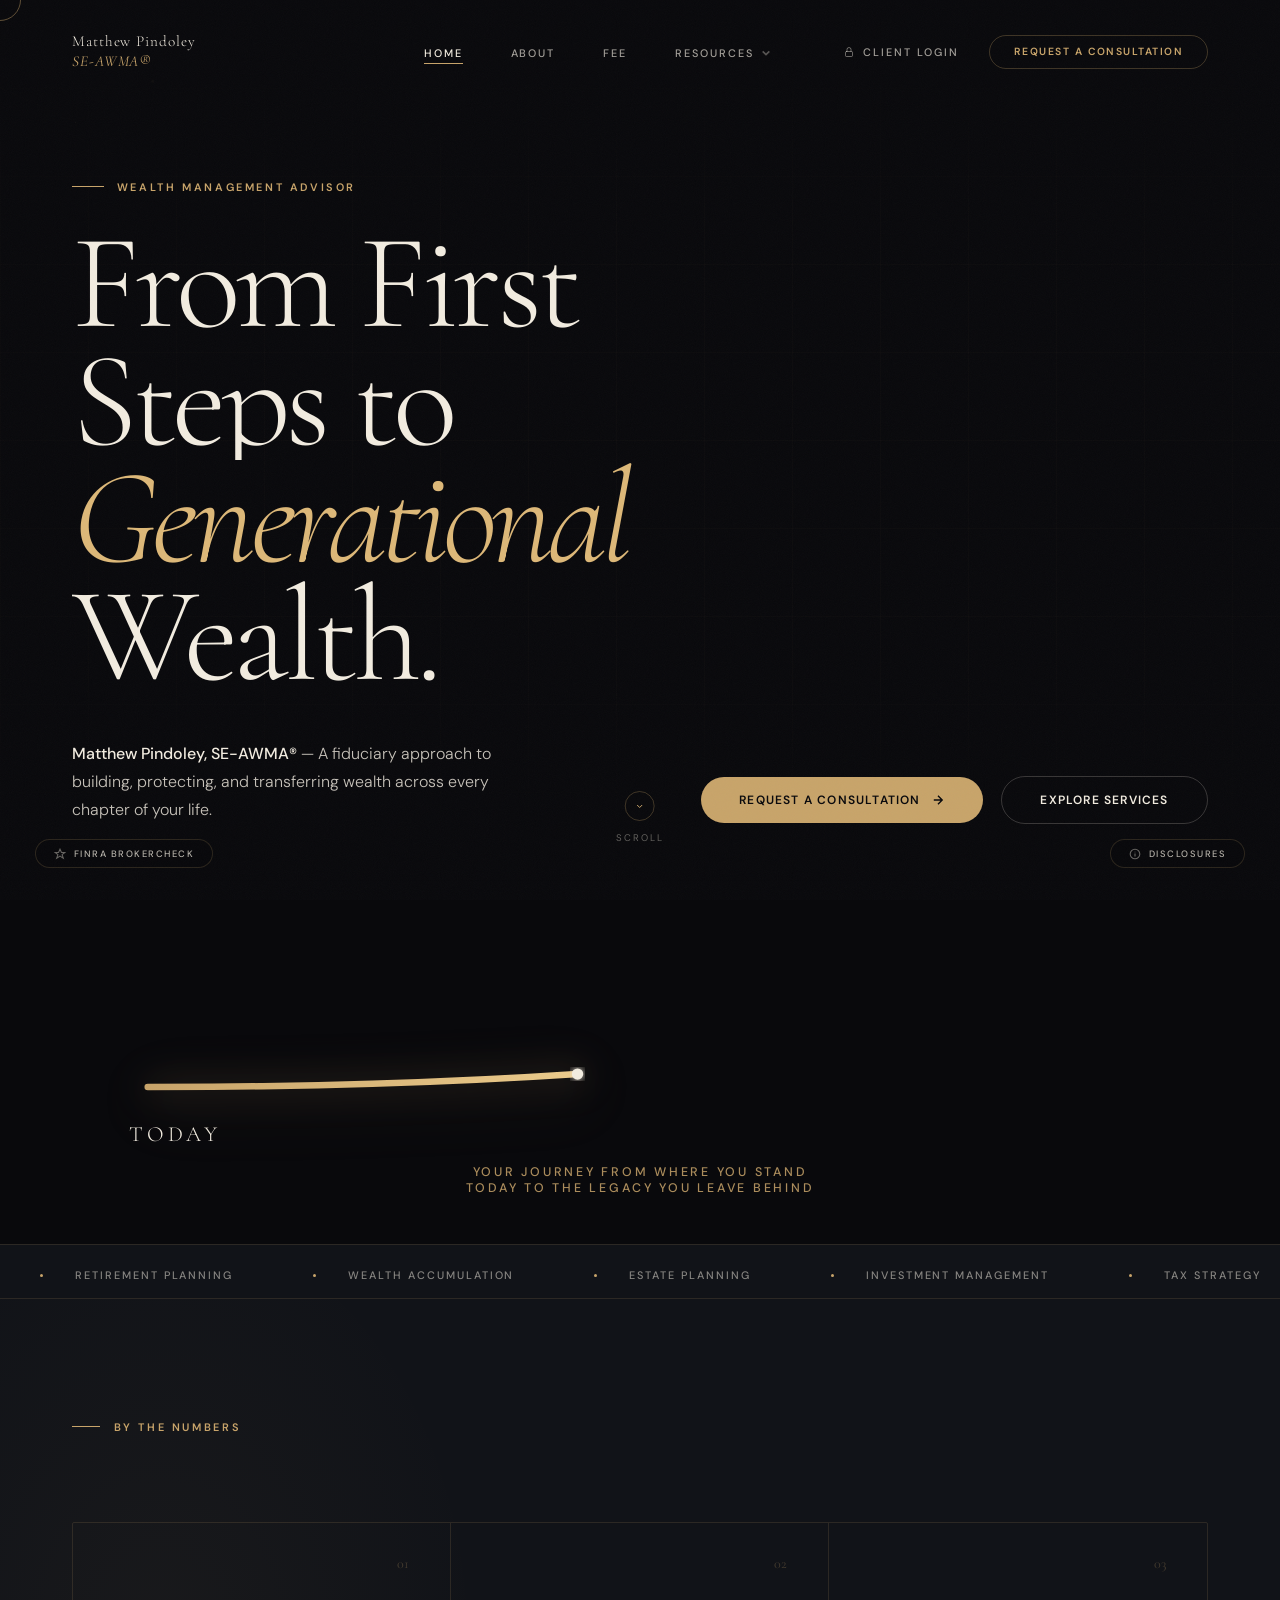
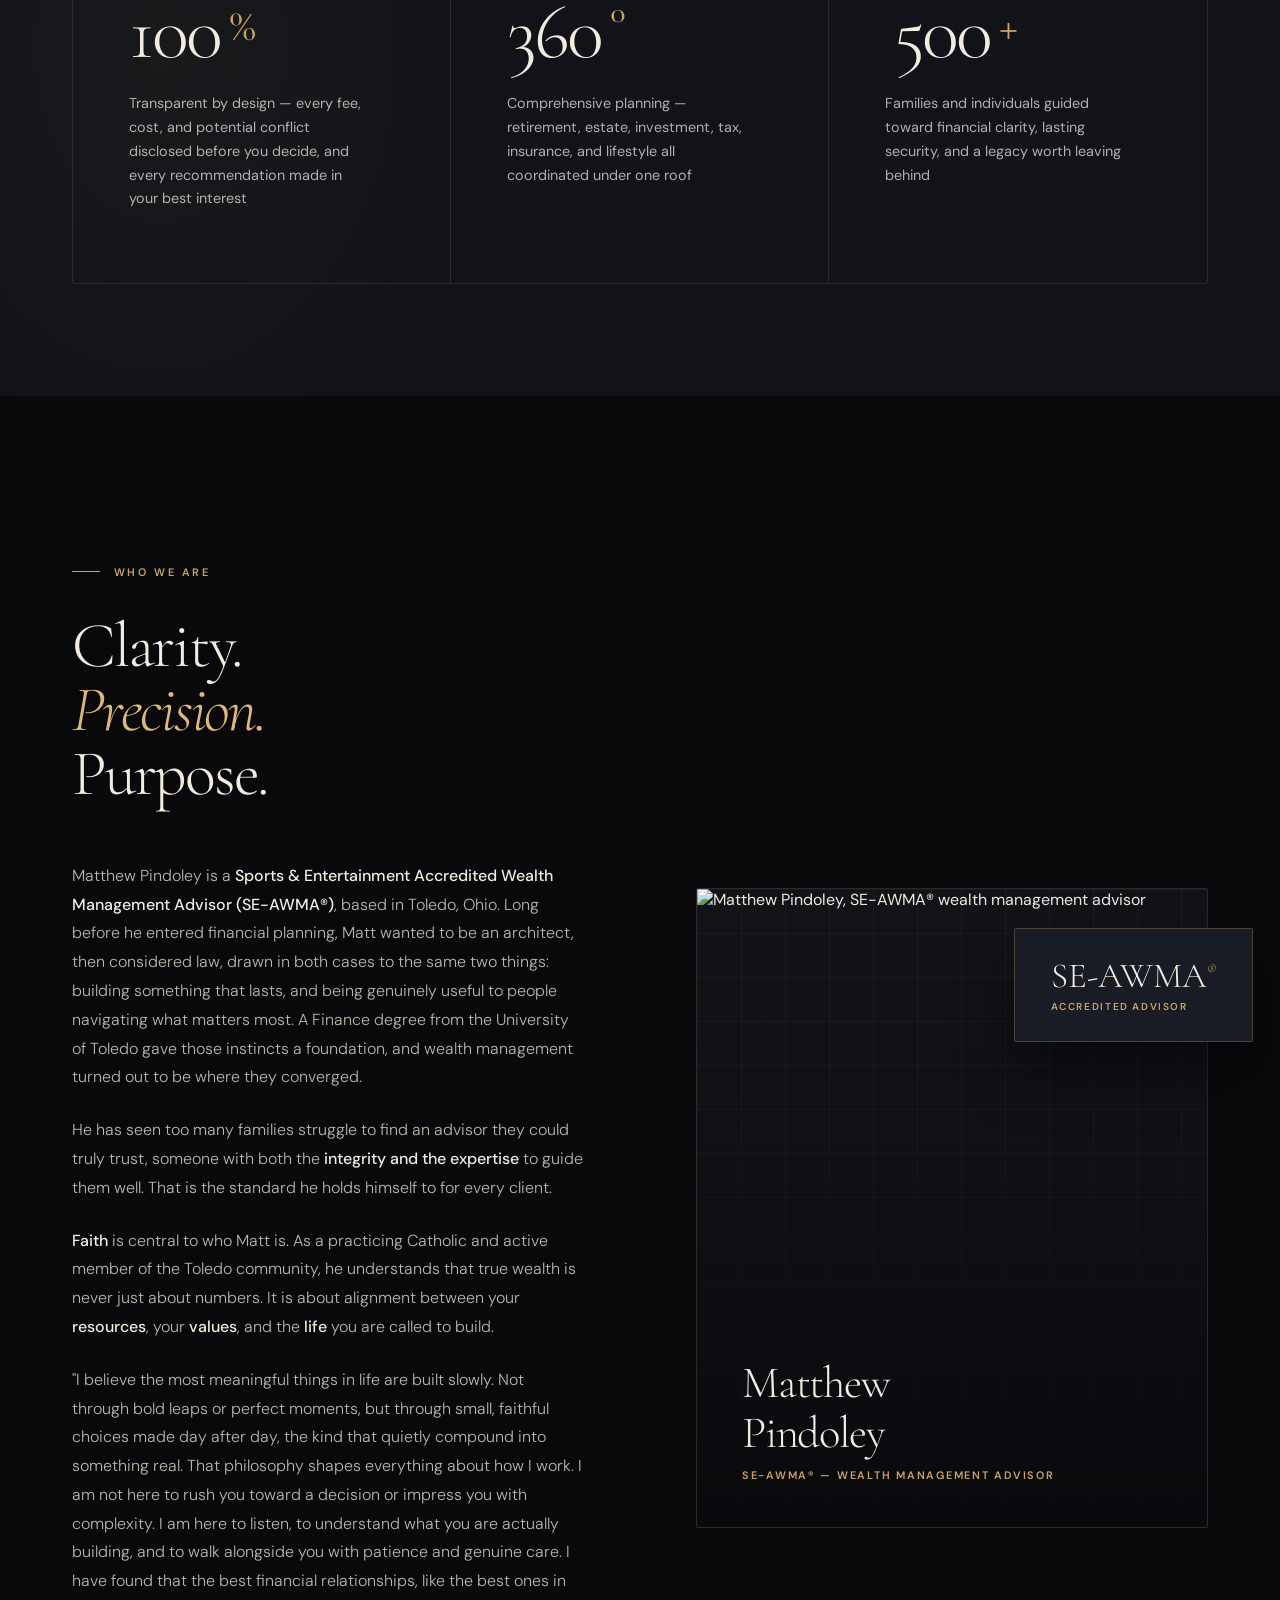
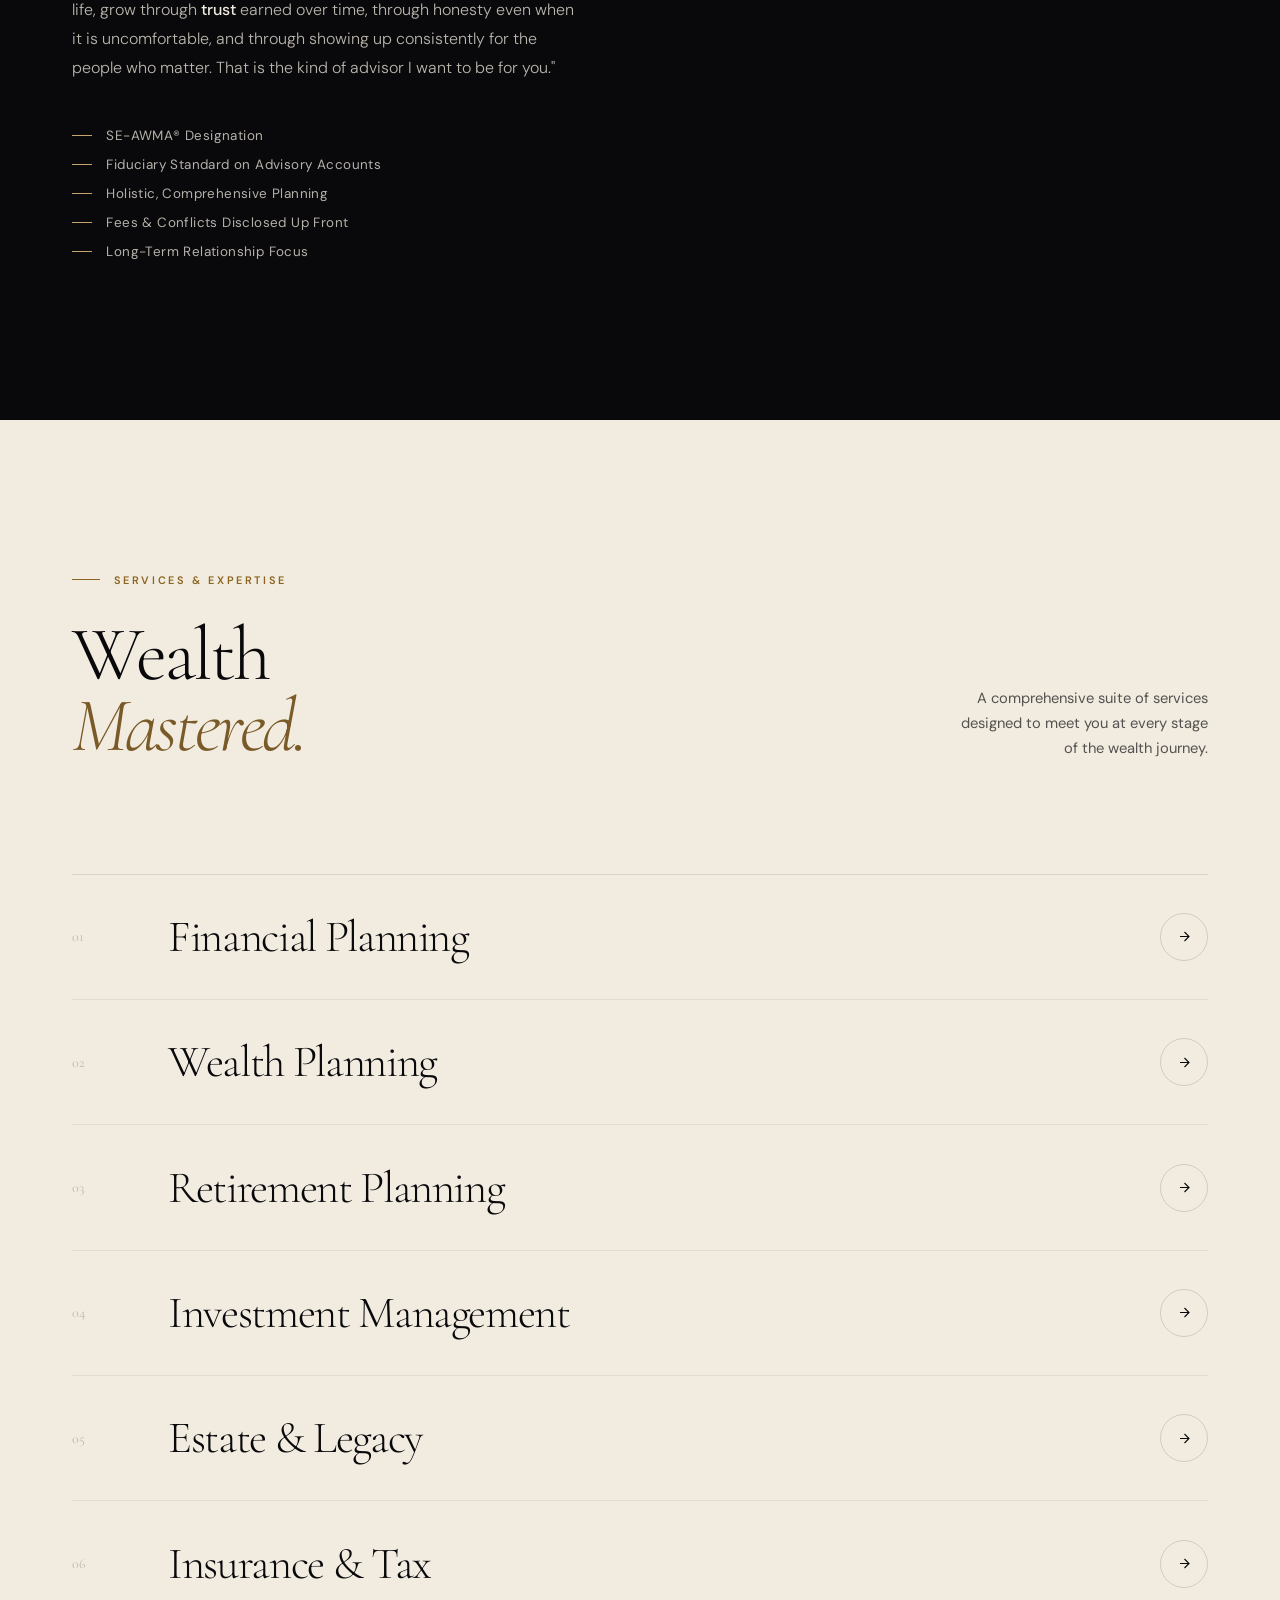
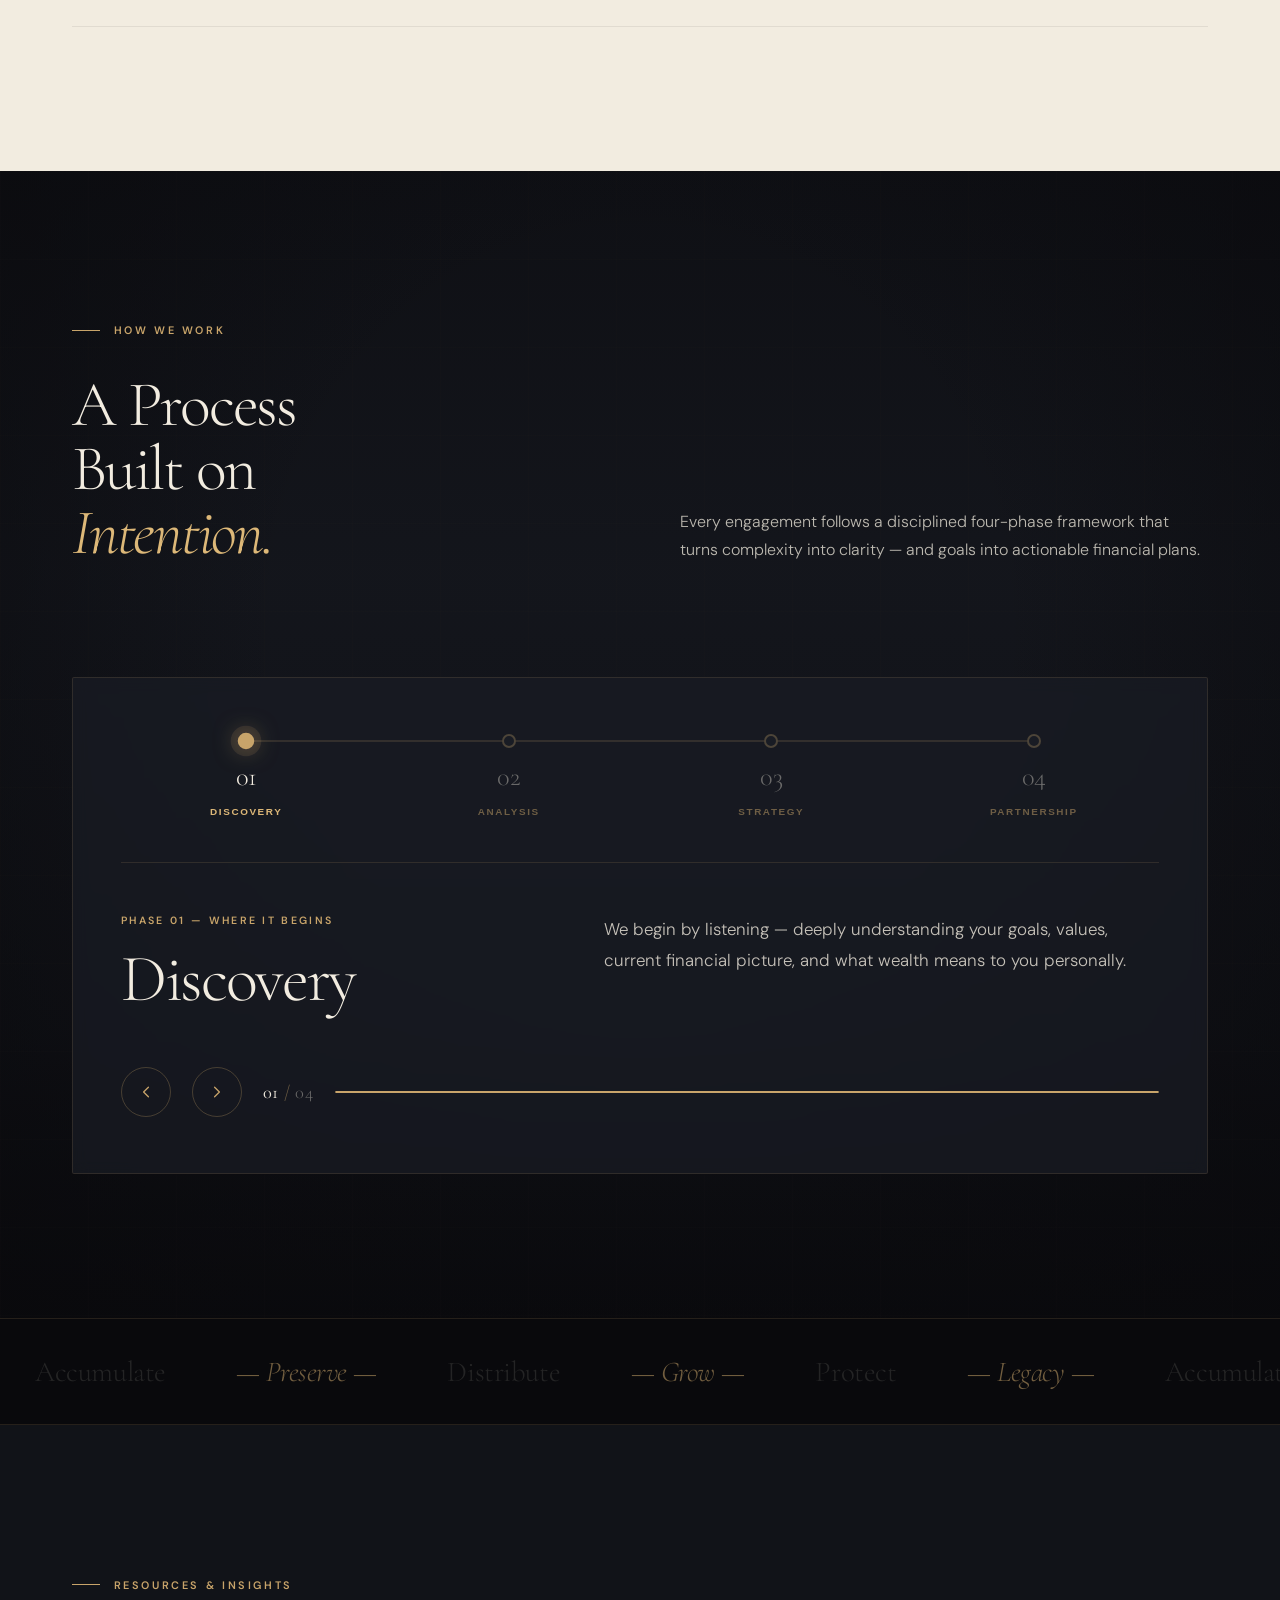
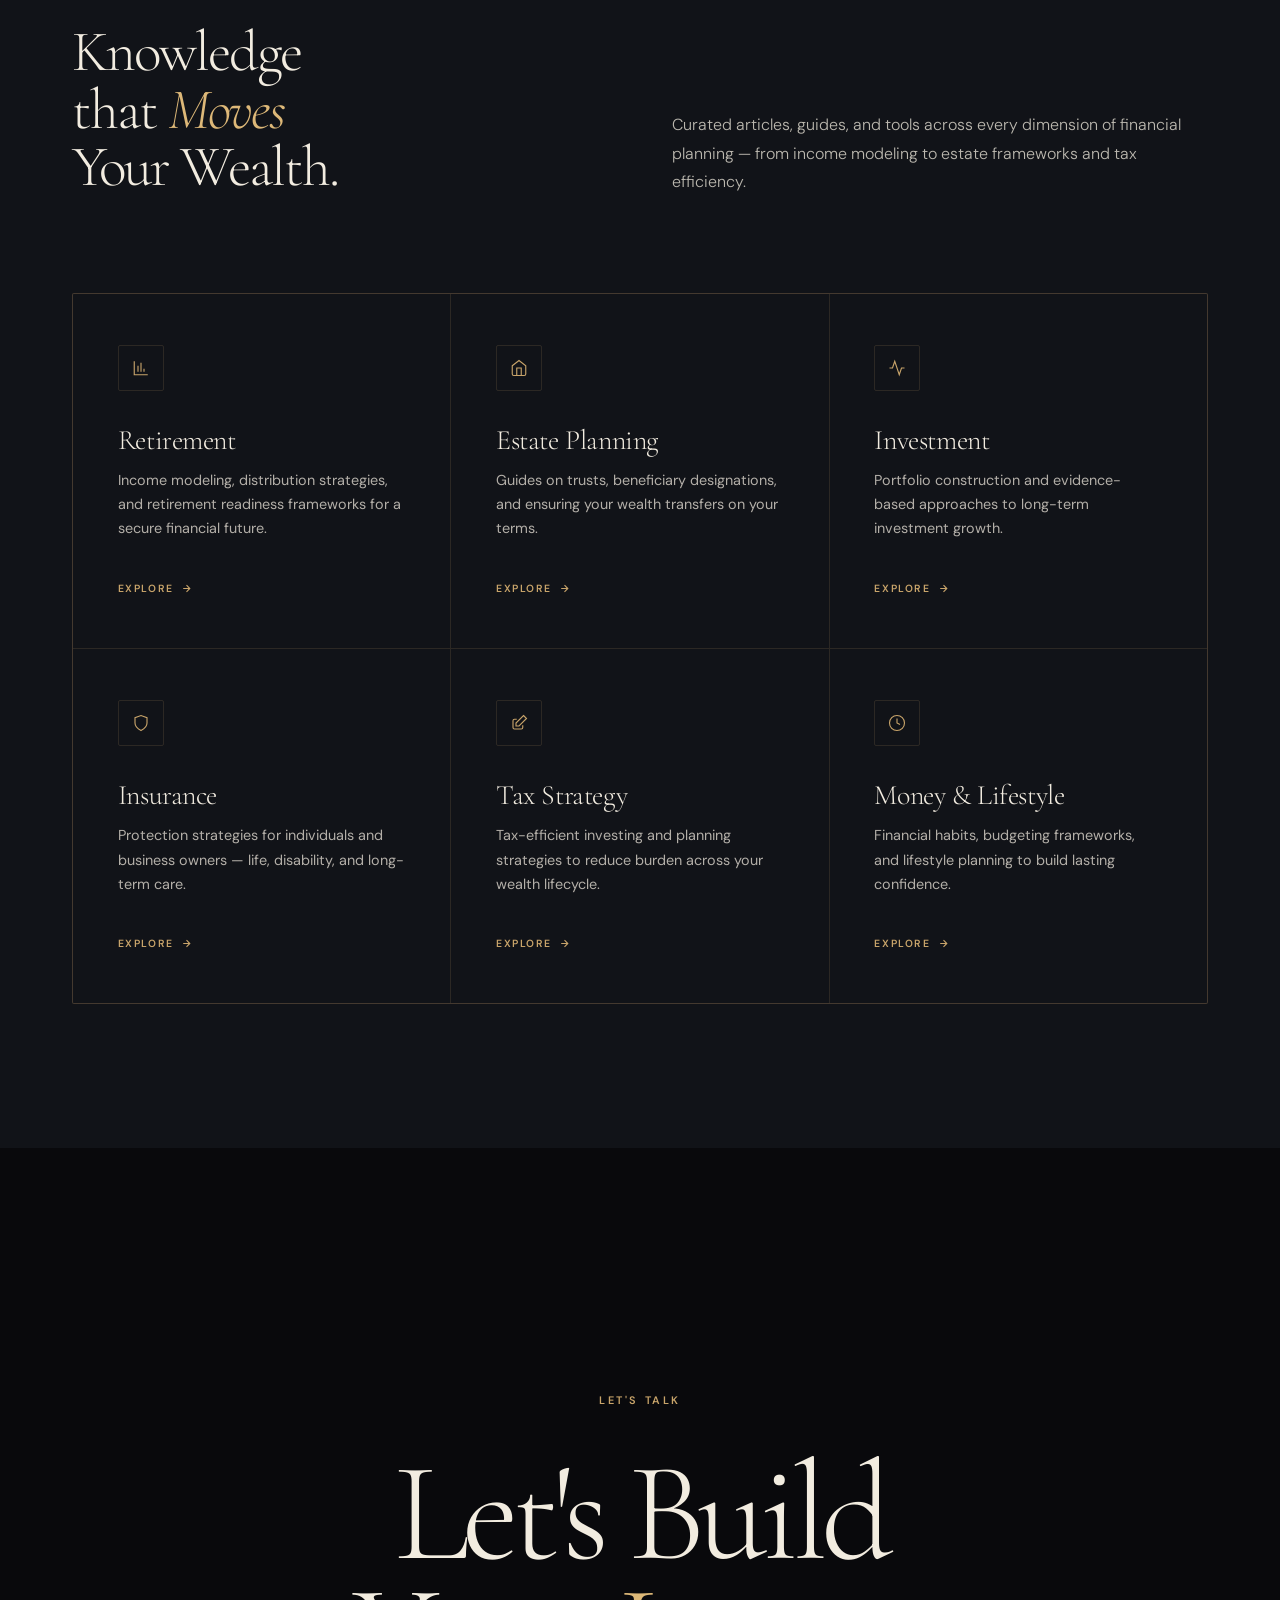
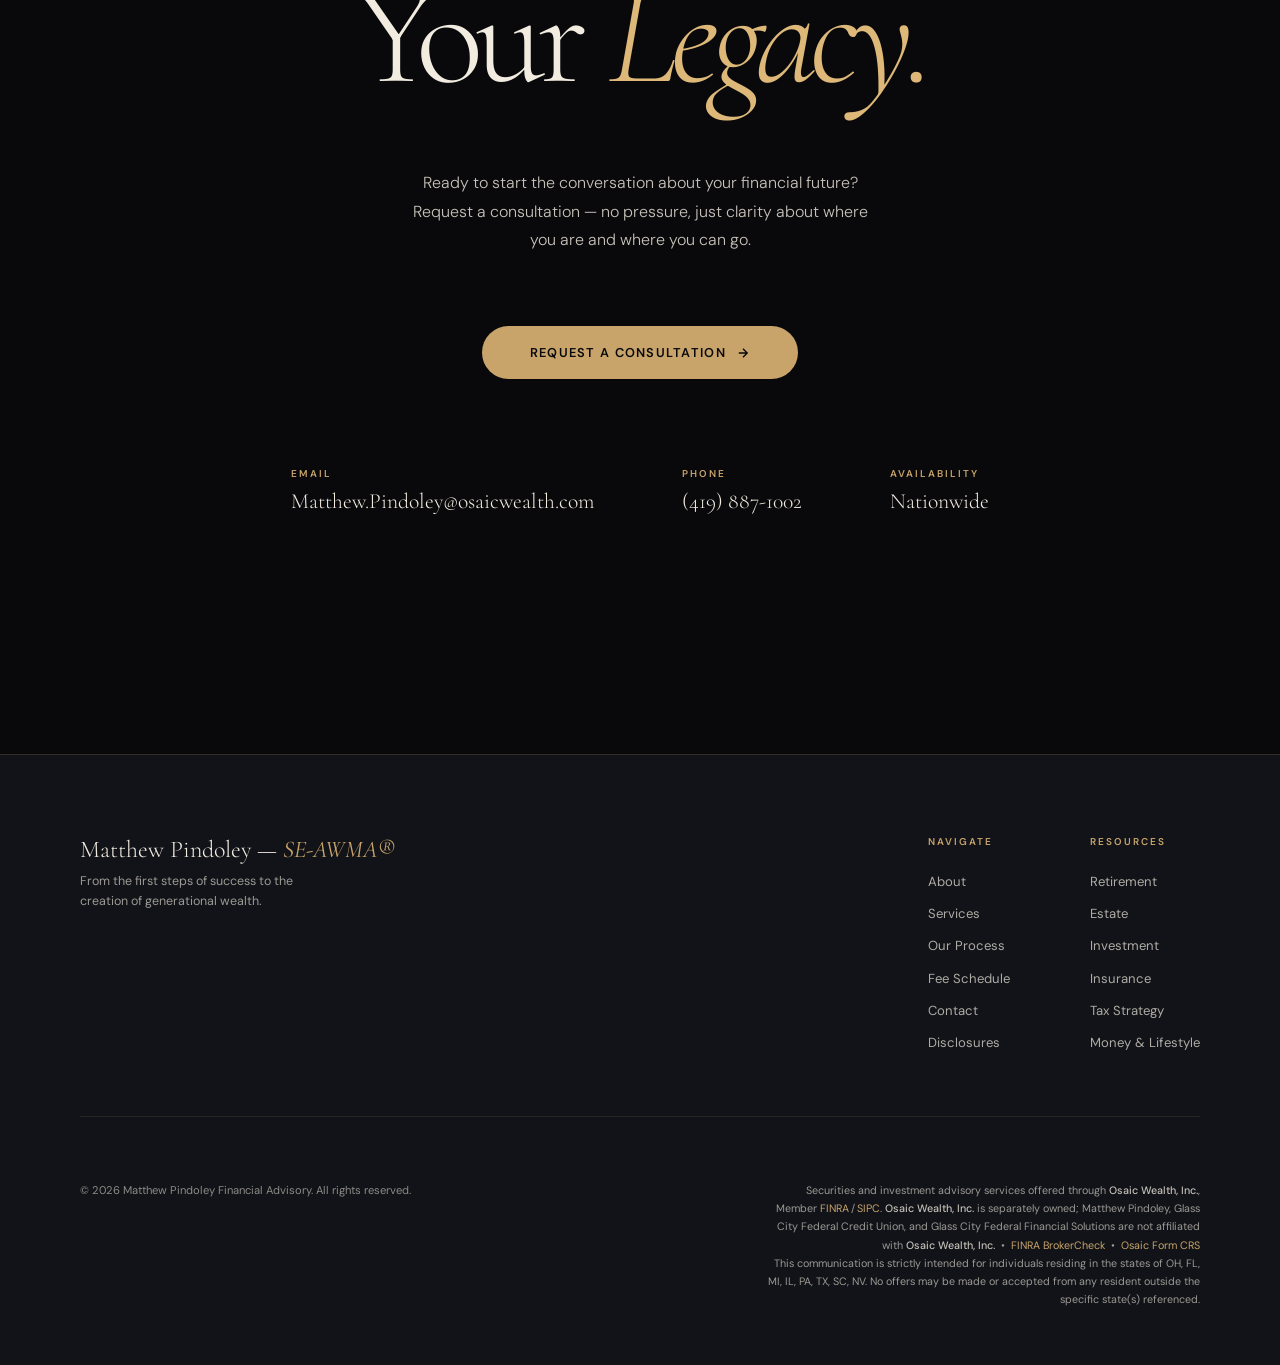
==== commit 53427025: "Sharper hero and contact videos The hero and contact videos were also fetched as 1600px copies and t" ====
--- a/index.html
+++ b/index.html
@@ -1400,10 +1400,34 @@
 <section id="hero">
   <video id="hero-video" autoplay muted loop playsinline preload="auto"
     aria-hidden="true"
-    poster="https://res.cloudinary.com/dfabtxqiy/video/upload/so_0,q_auto:eco,f_auto,w_1600/v1772661549/mediahero-video_jpjx6a.jpg"
-    oncanplaythrough="this.classList.add('loaded')">
-    <source src="https://res.cloudinary.com/dfabtxqiy/video/upload/q_auto,vc_auto,w_1600/v1772661549/mediahero-video_jpjx6a.mp4" type="video/mp4">
-  </video>
+    oncanplaythrough="this.classList.add('loaded')"></video>
+  <script>
+  /* BACKGROUND VIDEOS — each is fetched at the size it is drawn, so it stays sharp:
+     sections are often taller than the 16:9 clips, which enlarges them. Upright phones
+     and tablets get a portrait cut from the middle of the frame, the only part they
+     show. Copies are never enlarged past the original, and if a sharp copy can't be
+     fetched the browser falls back to the original 1600px copy. */
+  window.__bgVideo = function(v, id, withVideo){
+    const cld = 'https://res.cloudinary.com/dfabtxqiy/video/upload/';
+    const r = v.getBoundingClientRect(), w = r.width || innerWidth, h = r.height || innerHeight;
+    const need = Math.max(w, h * 16 / 9) * Math.min(window.devicePixelRatio || 1, 2) * .9;
+    const size = h > w ? 'c_fill,ar_9:16,w_1080'
+      : 'c_limit,w_' + (need <= 1920 ? 1920 : need <= 2560 ? 2560 : 3840);
+    const img = new Image();
+    img.onload = () => { v.poster = img.src; };
+    img.onerror = () => { v.poster = cld + 'so_0,q_auto:eco,f_auto,w_1600/' + id + '.jpg'; };
+    img.src = cld + 'so_0,q_auto,f_auto,' + size.replace('w_3840', 'w_2560') + '/' + id + '.jpg';
+    if(!withVideo) return;
+    [size, 'w_1600'].forEach(s => {
+      const el = document.createElement('source');
+      el.src = cld + 'q_auto,vc_auto,' + s + '/' + id + '.mp4';
+      el.type = 'video/mp4';
+      v.appendChild(el);
+    });
+  };
+  // the hero plays straight away, so its copy is chosen before anything is fetched
+  __bgVideo(document.getElementById('hero-video'), 'v1772661549/mediahero-video_jpjx6a', true);
+  </script>
   <div class="h-video-overlay" aria-hidden="true"></div>
   <canvas id="hc" aria-hidden="true"></canvas>
   <div class="h-grid" aria-hidden="true"></div>
@@ -1680,11 +1704,9 @@
 <section id="process">
 
   <!-- BACKGROUND VIDEO — artistic black & gold atmosphere -->
-  <!-- the script below picks a sharp copy for the screen; the 1600px copy is the fallback -->
-  <video id="process-video" muted loop playsinline preload="none" aria-hidden="true">
-    <source data-sharp src="https://res.cloudinary.com/dfabtxqiy/video/upload/q_auto,vc_auto,w_2560/v1775586369/12676888_3840_2160_30fps_e3esuh.mp4" type="video/mp4">
-    <source src="https://res.cloudinary.com/dfabtxqiy/video/upload/q_auto,vc_auto,w_1600/v1775586369/12676888_3840_2160_30fps_e3esuh.mp4" type="video/mp4">
-  </video>
+  <!-- its sources and poster are added as a visitor nears the section (see __bgVideo) -->
+  <video id="process-video" muted loop playsinline preload="none" aria-hidden="true"
+    data-cld="v1775586369/12676888_3840_2160_30fps_e3esuh"></video>
   <div class="process-video-overlay" aria-hidden="true"></div>
   <div class="process-vig" aria-hidden="true"></div>
   <div class="process-grid" aria-hidden="true"></div>
@@ -1810,10 +1832,9 @@
 
 <!-- ═══════════ CONTACT ═══════════ -->
 <section id="contact">
+  <!-- its sources and poster are added as a visitor nears the section (see __bgVideo) -->
   <video id="ct-bg" muted loop playsinline preload="none" aria-hidden="true"
-    poster="https://res.cloudinary.com/dfabtxqiy/video/upload/so_0,q_auto:eco,f_auto,w_1600/v1772661524/contact-bg_u0a64u.jpg">
-    <source src="https://res.cloudinary.com/dfabtxqiy/video/upload/q_auto,vc_auto,w_1600/v1772661524/contact-bg_u0a64u.mp4" type="video/mp4">
-  </video>
+    data-cld="v1772661524/contact-bg_u0a64u"></video>
   <div class="ct-overlay" aria-hidden="true"></div>
   <div class="ct-vignette" aria-hidden="true"></div>
   <canvas id="cc" aria-hidden="true"></canvas>
@@ -2264,26 +2285,7 @@
 /* PROCESS + CONTACT VIDEOS — load and play only as they approach the screen */
 (function(){
   const pv = document.getElementById('process-video');
-  let pvNear = null;
   if(pv){
-    /* The section is taller than the 16:9 clip, so the video is drawn much larger
-       than the screen is wide. Fetch a copy that size (up to the 4K original);
-       upright phones get a portrait cut from the middle, which is all they show. */
-    const cld = 'https://res.cloudinary.com/dfabtxqiy/video/upload/', id = 'v1775586369/12676888_3840_2160_30fps_e3esuh';
-    const r = pv.getBoundingClientRect(), dpr = Math.min(window.devicePixelRatio || 1, 2);
-    const need = Math.max(r.width, r.height * 16 / 9) * dpr;
-    const size = r.height > r.width ? 'c_fill,ar_9:16,w_1080'
-      : need > 2700 ? 'w_3840' : need > 1700 ? 'w_2560' : 'w_1920';
-    pvNear = reduced => {
-      const img = new Image(), fallback = cld + 'so_0,q_auto:eco,f_auto,w_1600/' + id + '.jpg';
-      img.onload = () => { pv.poster = img.src; };
-      img.onerror = () => { pv.poster = fallback; };
-      img.src = cld + 'so_0,q_auto,f_auto,' + (size === 'w_3840' ? 'w_2560' : size) + '/' + id + '.jpg';
-      if(reduced) return;
-      // if this copy can't be fetched, the browser falls back to the 1600px <source>
-      pv.querySelector('source[data-sharp]').src = cld + 'q_auto,vc_auto,' + size + '/' + id + '.mp4';
-      pv.load();
-    };
     if(pv.readyState >= 3) pv.classList.add('loaded');
     pv.addEventListener('canplaythrough', () => pv.classList.add('loaded'), {once:true});
     setTimeout(() => pv.classList.add('loaded'), 2200);
@@ -2292,7 +2294,8 @@
   if(!vids.length) return;
   const reduced = window.__prefersReduced;
   const play = v => { const p = v.play(); if(p) p.catch(()=>{}); };
-  const near = v => { if(v === pv && pvNear){ pvNear(reduced); pvNear = null; } if(!reduced) play(v); };
+  // with reduced motion only the still poster loads
+  const near = v => { __bgVideo(v, v.dataset.cld, !reduced); if(!reduced) play(v); };
   if(!('IntersectionObserver' in window)){ vids.forEach(near); return; }
   const vio = new IntersectionObserver(es => es.forEach(e => {
     if(e.isIntersecting){ near(e.target); vio.unobserve(e.target); }
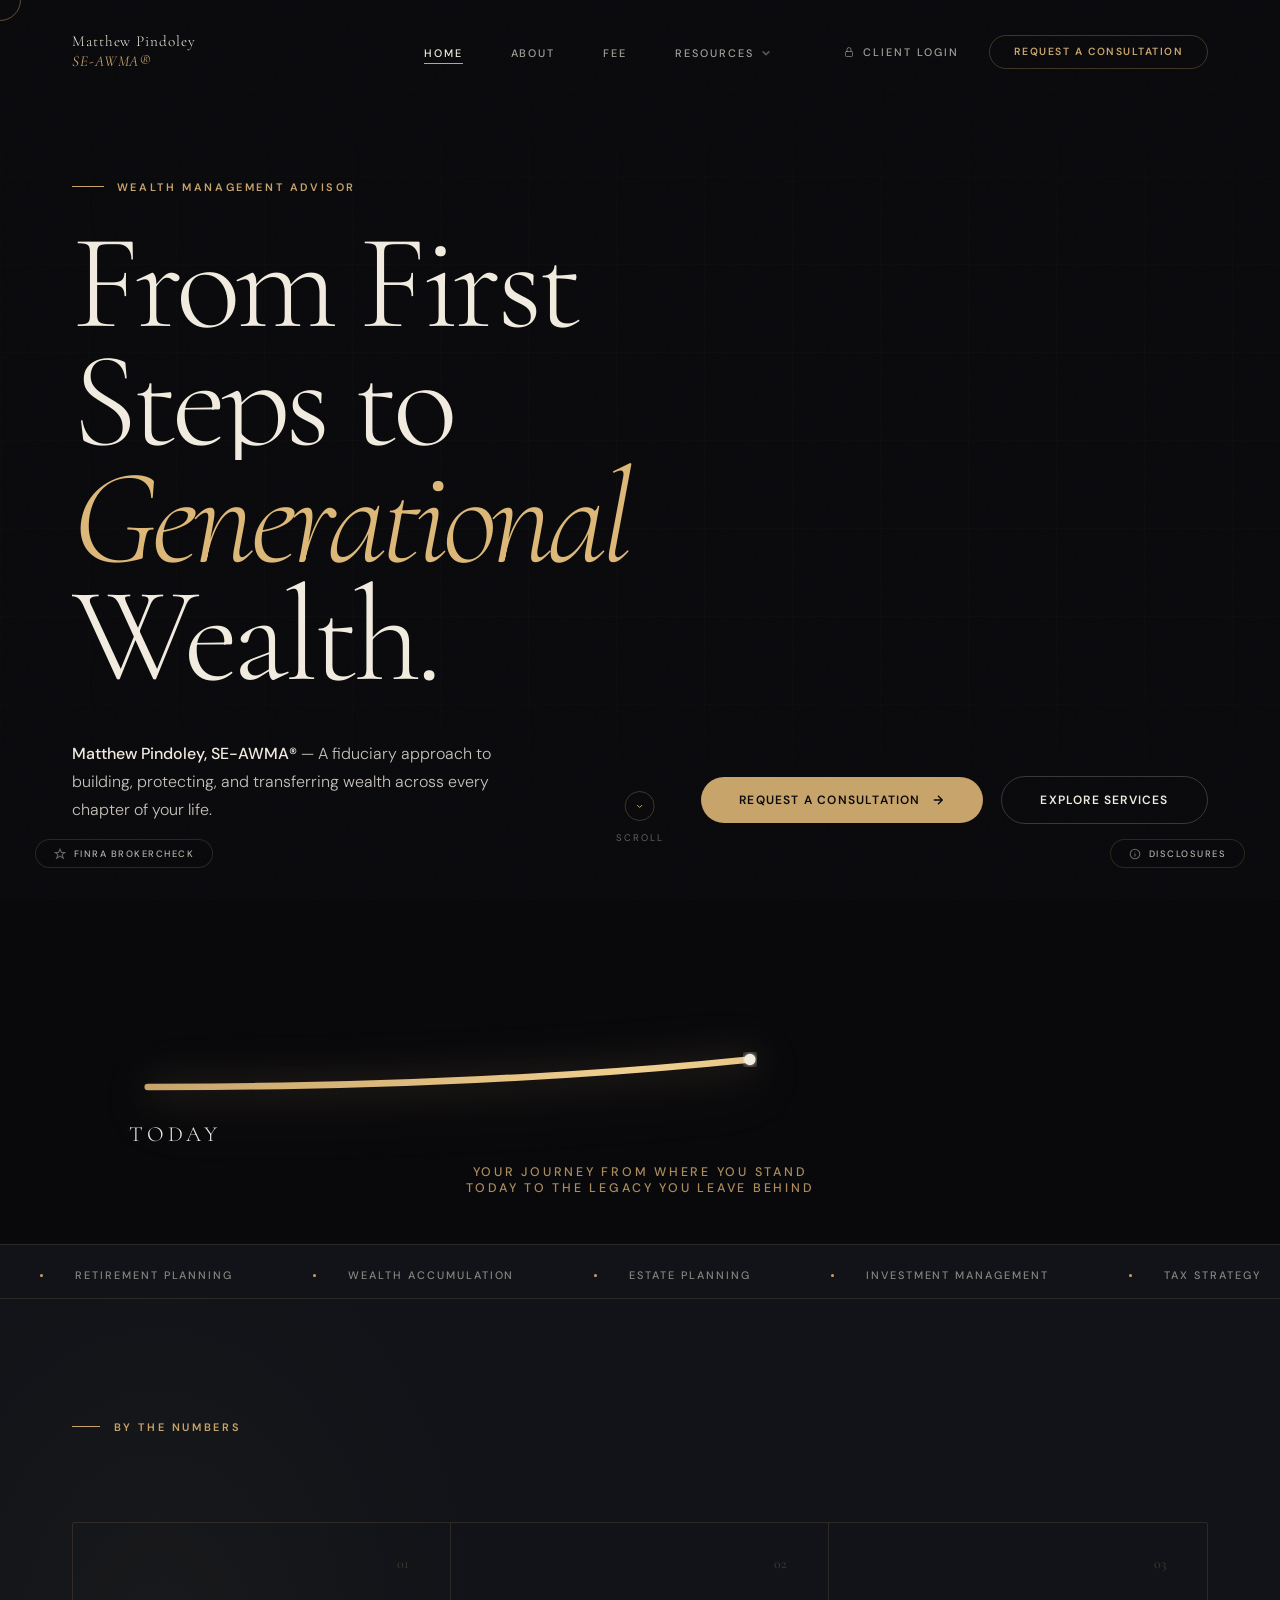
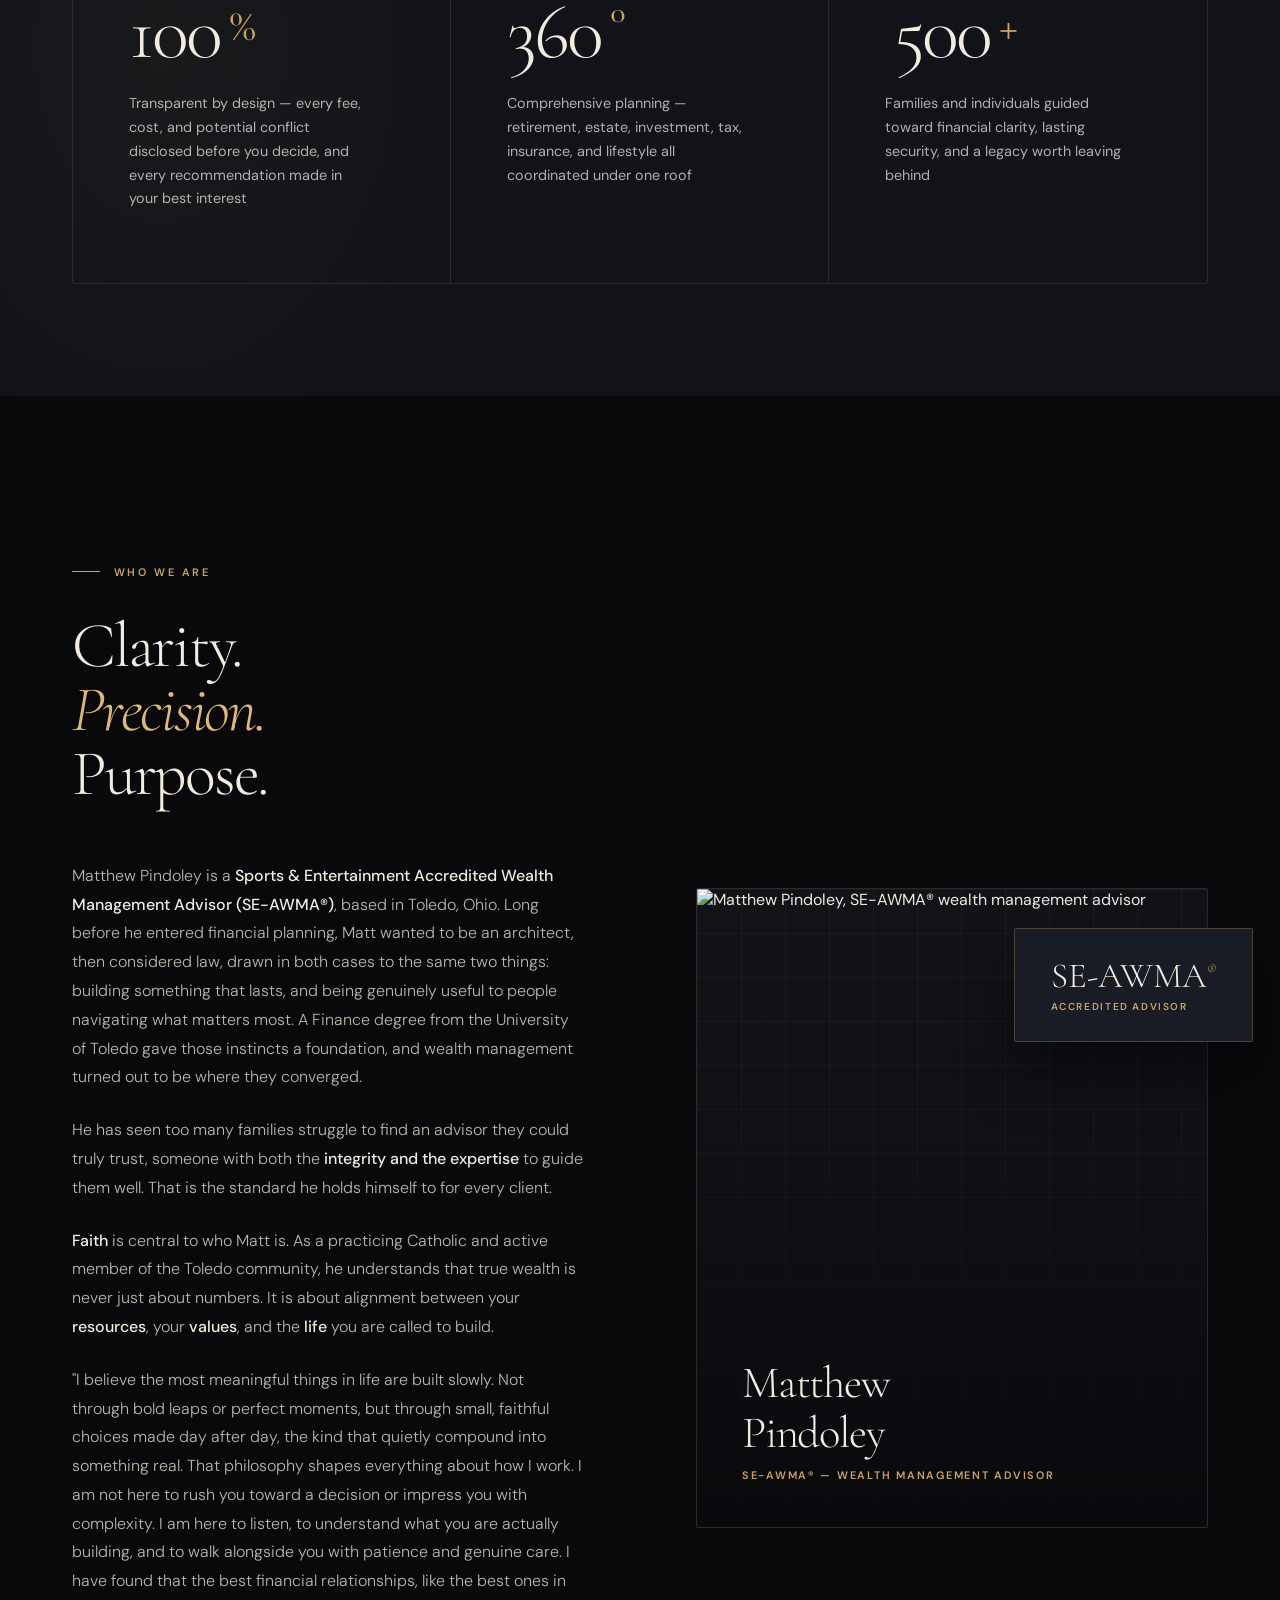
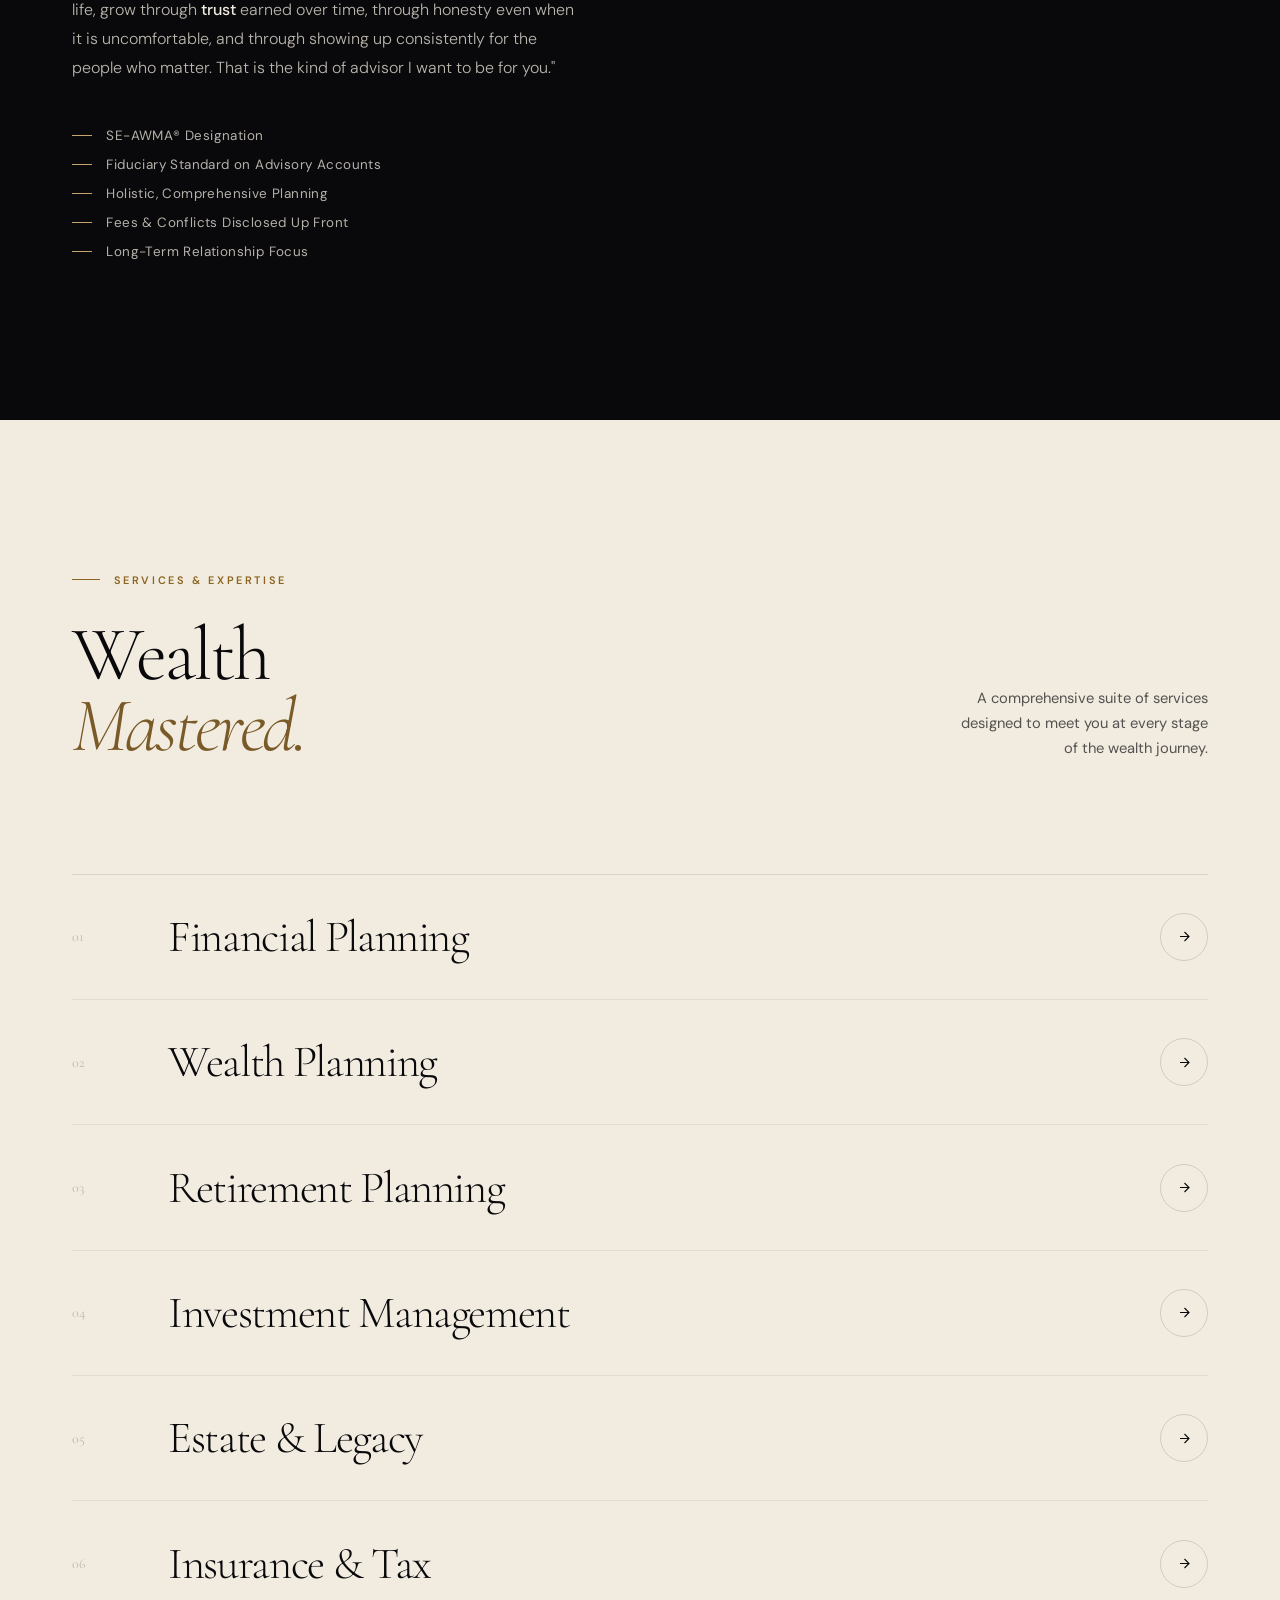
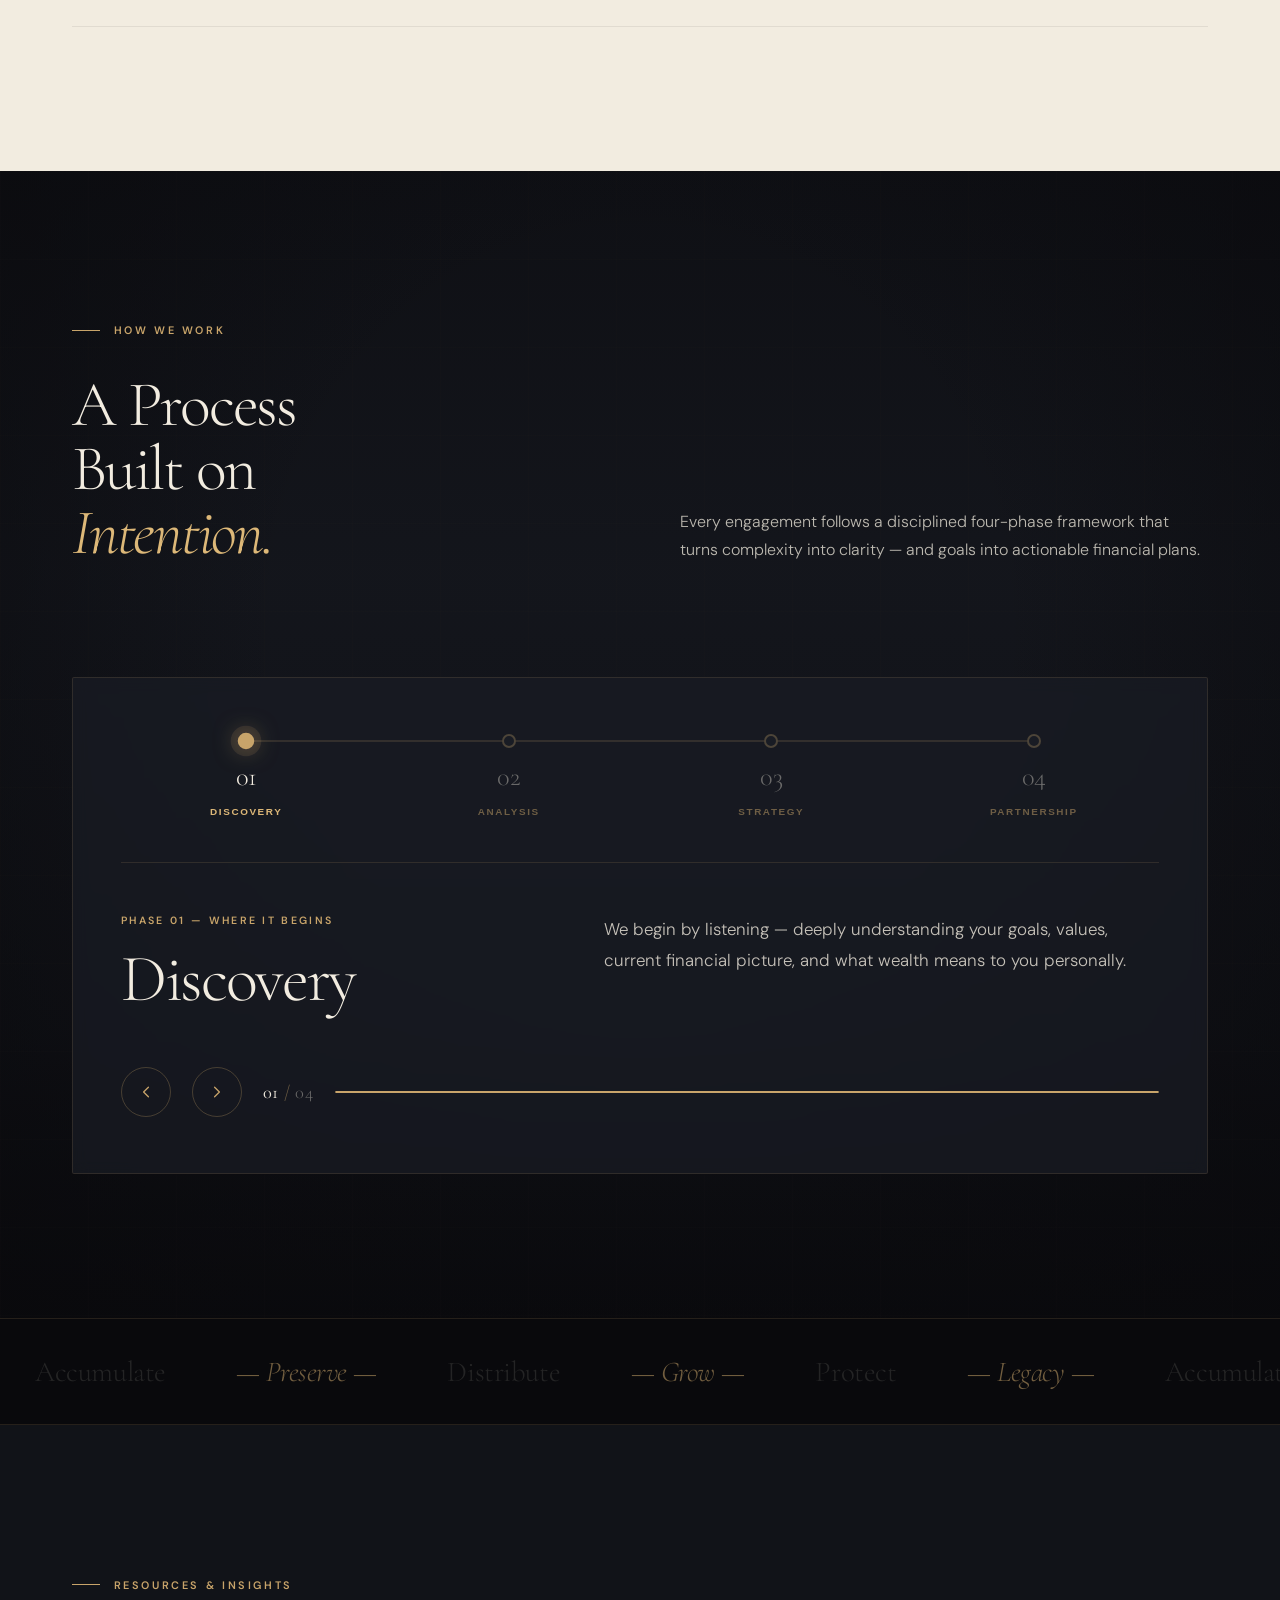
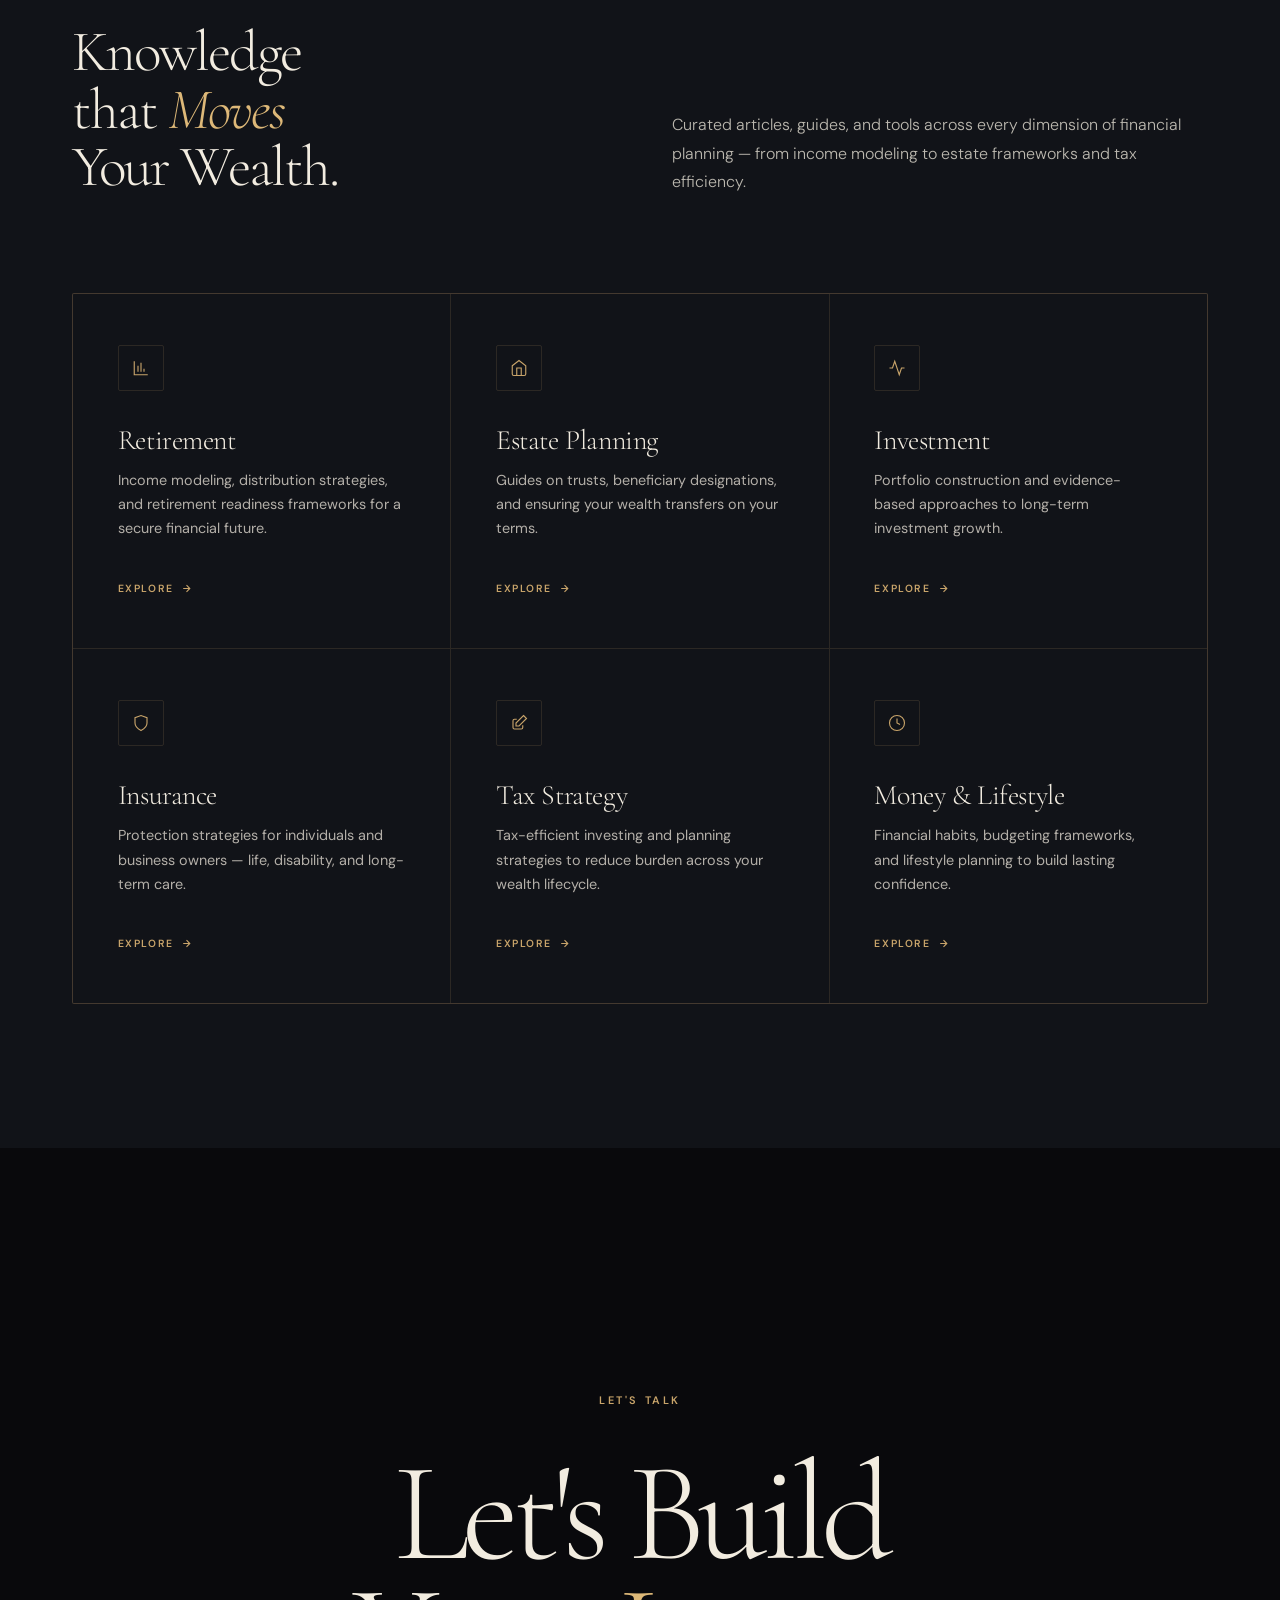
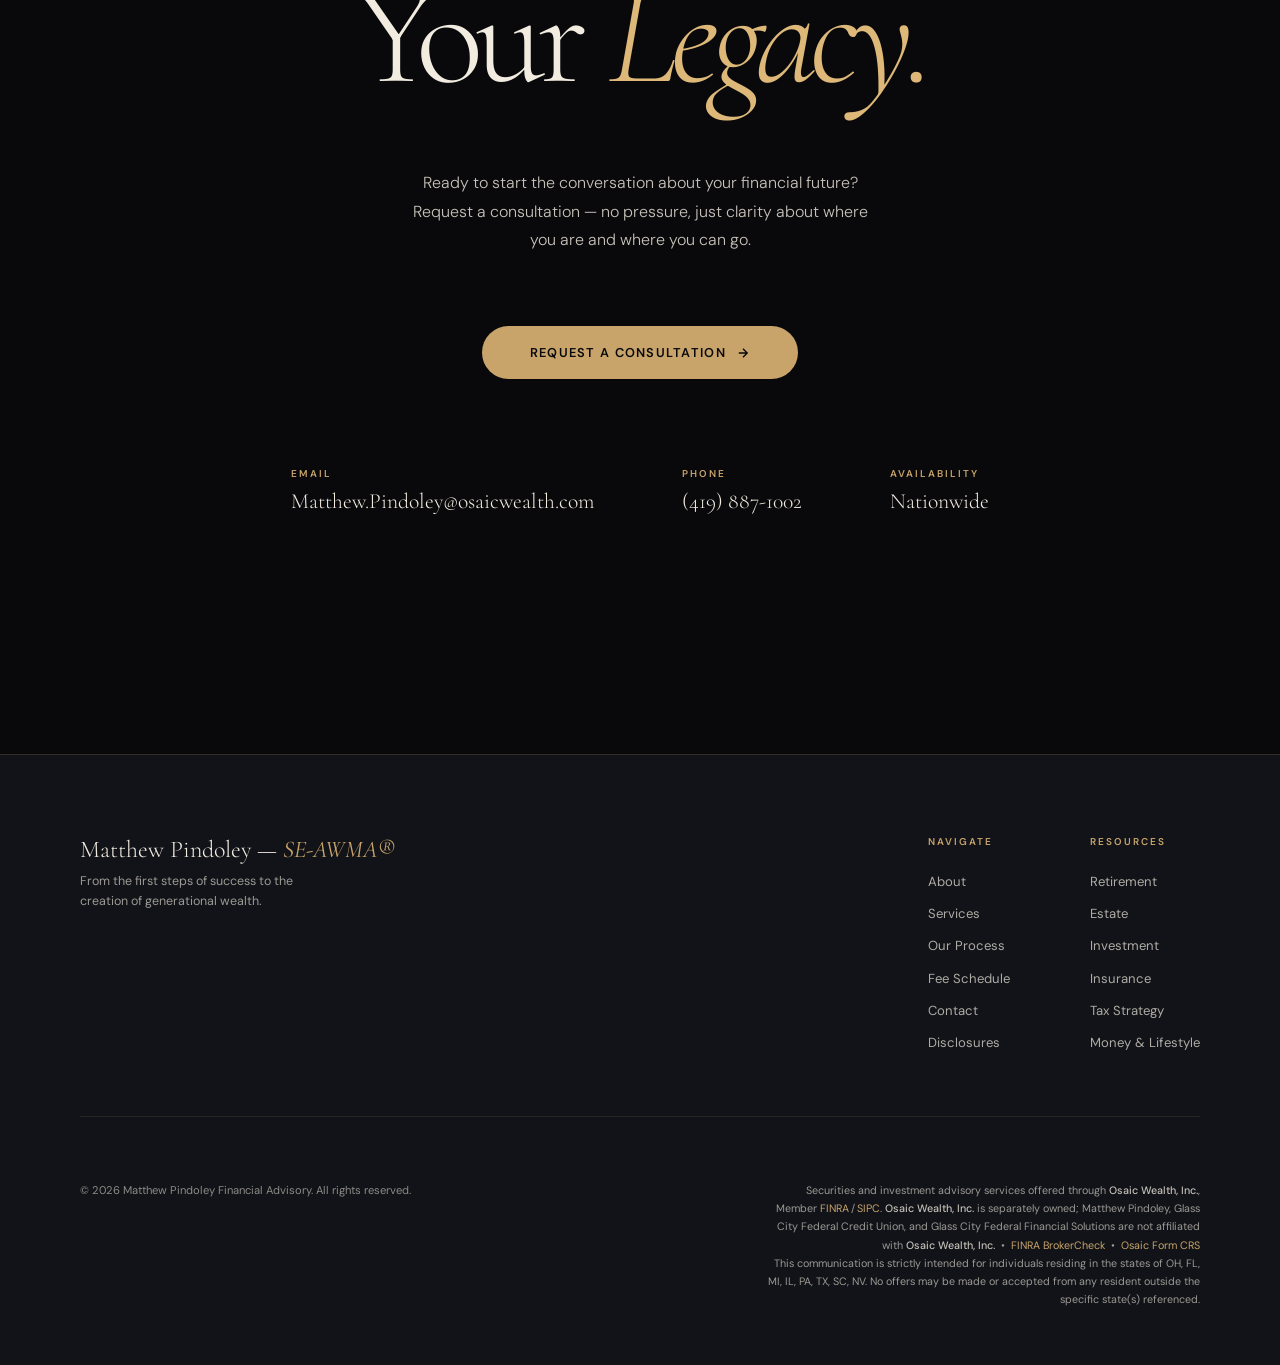
==== commit 48df0a71: "Phones: index row for By the Numbers, guide shelf for Resources Both sections were sideways swipe ca" ====
--- a/index.html
+++ b/index.html
@@ -660,29 +660,7 @@
     display: none !important;
   }
 
-  /* ═══ STATS & RESOURCES CAROUSELS ═══ */
-  #stats .s-row,#resources .rs-grid{
-    display:flex !important;grid-template-columns:none !important;
-    overflow-x:auto !important;scroll-snap-type:x mandatory !important;
-    gap:1.25rem !important;padding:1.5rem 0 2rem !important;
-    -webkit-overflow-scrolling:touch;scrollbar-width:none;
-  }
-  #stats .s-row::-webkit-scrollbar,#resources .rs-grid::-webkit-scrollbar{display:none}
-  #stats .stat,#resources .rs-card{
-    flex:0 0 82vw !important;min-width:280px !important;
-    scroll-snap-align:center !important;border-radius:12px;
-    box-shadow:0 12px 32px rgba(200,164,106,.12);
-  }
-  #stats .stat{
-    border-bottom:none !important;border-right:none !important;
-    padding:2.5rem 2rem !important;
-  }
-  #resources .rs-card{padding:2.5rem 2rem !important}
-  .stat-chev,.stat-mob-hd svg{display:none !important}
-  .stat-l{max-height:none !important;opacity:1 !important;padding-top:1.25rem}
-  .stat-mob-hd{display:flex !important;flex-direction:column;gap:.4rem}
-  .rs-chev{display:none !important}
-  .rs-b,.rs-lk{max-height:none !important;opacity:1 !important;padding-top:.75rem}
+  /* By the Numbers and the guides have their own phone layouts (see PHONE: BY THE NUMBERS / GUIDE SHELF) */
 
   /* ── MOBILE DIAL — REBUILT TO MATCH DESKTOP ── */
   .pr-mob-dial{
@@ -1279,6 +1257,89 @@
   --nav-hbg-line:var(--paper);
   --mob-bg:var(--ink2);--mob-text:var(--paper);--mob-accent:var(--gold);
   --mob-muted:rgba(242,236,224,.66);--mob-border:var(--border2);--mob-border2:rgba(200,164,106,.5);
+}
+
+/* ══════════════════════════════════════════════════════════
+   PHONE: BY THE NUMBERS — the three figures in one row; the
+   chosen figure's line reads below. It moves on every 6 s
+   until the visitor taps a figure.
+   PHONE: GUIDE SHELF — the six guides stand as spines in their
+   own palettes; the chosen guide opens below the shelf.
+   Desktop and tablet layouts are unchanged.
+══════════════════════════════════════════════════════════ */
+.s-tabs,.s-prog,.rs-shelf,.rs-eb,.rs-tag{display:none}
+/* each guide's palette, shared by its spine and its card */
+#resources [aria-controls="rs-1"],#rs-1{--gbg:#f2ece0;--gfg:#09090c;--gac:#85601e;--gmu:rgba(9,9,12,.74)}
+#resources [aria-controls="rs-2"],#rs-2{--gbg:#e3d8bd;--gfg:#09090c;--gac:#7a561a;--gmu:rgba(9,9,12,.74)}
+#resources [aria-controls="rs-3"],#rs-3{--gbg:#1a1e2a;--gfg:#e8eaf0;--gac:#96b4cc;--gmu:rgba(232,234,240,.76)}
+#resources [aria-controls="rs-4"],#rs-4{--gbg:#141d16;--gfg:#f0ede6;--gac:#95c099;--gmu:rgba(240,237,230,.76)}
+#resources [aria-controls="rs-5"],#rs-5{--gbg:#1c1a17;--gfg:#faf8f4;--gac:#b8966a;--gmu:rgba(250,248,244,.76)}
+#resources [aria-controls="rs-6"],#rs-6{--gbg:#3d4a3e;--gfg:#faf8f4;--gac:#d4b87a;--gmu:rgba(250,248,244,.8)}
+@keyframes sprog{from{transform:scaleX(0)}to{transform:scaleX(1)}}
+@media(max-width:768px){
+  /* ── By the Numbers ── */
+  #stats .s-ey{margin-bottom:2.75rem}
+  #stats .s-tabs{display:grid;grid-template-columns:repeat(3,minmax(0,1fr));position:relative;
+    border-bottom:1px solid rgba(200,164,106,.2);margin-bottom:2.1rem}
+  #stats .s-tab{background:none;border:0;padding:0 0 1.1rem;margin:0;min-height:44px;cursor:pointer;text-align:left;
+    display:flex;align-items:flex-start;gap:.06em;font-family:var(--ff);font-weight:300;
+    font-size:clamp(2.3rem,11.5vw,2.9rem);line-height:1;letter-spacing:-.03em;color:rgba(242,236,224,.36);transition:color .4s}
+  #stats .s-tab .suf{font-size:.52em;margin-top:.1em;color:rgba(200,164,106,.45);transition:color .4s}
+  #stats .s-tab[aria-pressed="true"]{color:var(--paper)}
+  #stats .s-tab[aria-pressed="true"] .suf{color:var(--gold)}
+  #stats .s-tab:focus-visible{outline:1px solid var(--gold);outline-offset:4px}
+  #stats .s-tab-bar{position:absolute;left:0;bottom:-1px;width:33.333%;height:2px;background:var(--gold);
+    transition:transform .55s var(--e1)}
+  #stats .s-tabs[data-i="1"] .s-tab-bar{transform:translateX(100%)}
+  #stats .s-tabs[data-i="2"] .s-tab-bar{transform:translateX(200%)}
+  #stats .s-row{display:grid;grid-template-columns:1fr;border:0;border-radius:0;overflow:visible}
+  #stats .stat{grid-area:1/1;padding:0;border:0;background:none;
+    opacity:0;visibility:hidden;transform:translateY(10px);
+    transition:opacity .45s ease,transform .6s var(--e1),visibility 0s linear .45s}
+  #stats .stat.is-on.vis{opacity:1;visibility:visible;transform:none;transition-delay:0s}
+  #stats .stat::after,#stats .stat-mob-hd{display:none !important}
+  #stats .stat-l{margin:0;max-width:none}
+  #stats .stat-k{display:block;font-size:.68rem;letter-spacing:.2em;text-transform:uppercase;font-weight:600;color:var(--gold);margin-bottom:.7rem}
+  #stats .stat-sep{display:none}
+  #stats .stat-t{display:block;font-family:var(--ff);font-weight:300;font-size:1.55rem;line-height:1.3;color:var(--paper)}
+  #stats .stat-t::first-letter{text-transform:uppercase}
+  #stats .s-prog{display:flex;align-items:center;gap:1rem;margin-top:1.6rem}
+  #stats .s-prog-track{flex:1;height:1px;background:rgba(200,164,106,.18);position:relative;overflow:hidden}
+  #stats .s-prog-fill{position:absolute;inset:0;background:var(--gold);transform:scaleX(0);transform-origin:left center}
+  #stats .s-prog.run .s-prog-fill{animation:sprog 6s linear both}
+  #stats .s-prog.still .s-prog-track{visibility:hidden}
+  #stats .s-prog-n{font-family:var(--ff);font-size:1rem;letter-spacing:.06em;color:rgba(200,164,106,.85)}
+
+  /* ── Guide shelf ── */
+  #resources .rs-shelf{display:flex;align-items:flex-end;gap:6px;height:220px;position:relative;margin:0 0 1.6rem}
+  #resources .rs-shelf::after{content:'';position:absolute;left:-8px;right:-8px;bottom:-2px;height:2px;
+    background:rgba(200,164,106,.5);box-shadow:0 6px 14px rgba(0,0,0,.45)}
+  #resources .rs-spine{flex:1;min-width:0;height:100%;margin:0;padding:0;border:0;border-radius:2px 2px 0 0;cursor:pointer;
+    background:var(--gbg);color:var(--gfg);display:flex;flex-direction:column;align-items:center;
+    box-shadow:0 2px 6px rgba(0,0,0,.25);transition:transform .55s var(--e1),box-shadow .55s}
+  #resources .rs-spine[aria-pressed="true"]{transform:translateY(-18px);box-shadow:0 18px 28px rgba(0,0,0,.5)}
+  #resources .rs-spine:focus-visible{outline:1px solid var(--gold);outline-offset:3px}
+  #resources .rs-sp-band{width:70%;height:3px;margin-top:14px;border-top:1px solid var(--gac);border-bottom:1px solid var(--gac);opacity:.7}
+  #resources .rs-sp-band:last-child{margin:0 0 12px}
+  #resources .rs-sp-n{margin-top:10px;font-size:.6rem;letter-spacing:.14em;font-weight:600;color:var(--gac)}
+  #resources .rs-sp-t{flex:1;display:flex;align-items:center;writing-mode:vertical-rl;
+    font-family:var(--ff);font-size:1.12rem;letter-spacing:.03em;white-space:nowrap}
+  #resources .rs-spine svg{width:15px;height:15px;margin-bottom:10px;color:var(--gac)}
+  #resources .rs-grid{display:grid;grid-template-columns:1fr;gap:0;background:none;border:0;border-radius:0;overflow:visible}
+  #resources .rs-card{grid-area:1/1;background:var(--gbg);color:var(--gfg);padding:1.5rem 1.5rem 1.1rem;border-radius:2px;
+    opacity:0;visibility:hidden;transition:opacity .45s ease,transform .6s var(--e1),visibility 0s linear .45s}
+  #resources .rs-card.is-on.vis{opacity:1;visibility:visible;transition-delay:0s}
+  #resources .rs-card:hover{background:var(--gbg)}
+  #resources .rs-card::before,#resources .rs-ic,#resources .rs-chev{display:none}
+  #resources .rs-mob-hd{display:block}
+  #resources .rs-eb{display:block;font-size:.66rem;letter-spacing:.22em;text-transform:uppercase;font-weight:600;color:var(--gac)}
+  #resources .rs-t{margin:.6rem 0 0;font-size:2rem;line-height:1.05;color:inherit}
+  #resources .rs-tag{display:block;margin-top:.25rem;font-family:var(--ff);font-style:italic;font-weight:300;font-size:1.3rem;color:var(--gac)}
+  #resources .rs-b{margin:.6rem 0 0;font-size:.9rem;line-height:1.6;color:var(--gmu)}
+  #resources .rs-lk{margin-top:.3rem;min-height:44px;color:var(--gac)}
+}
+@media(max-width:768px) and (prefers-reduced-motion:reduce){
+  #stats .stat,#resources .rs-card,#resources .rs-spine,#stats .s-tab-bar{transition:none}
 }
 </style>
   <!-- sitewide experience refinements -->
@@ -1513,29 +1574,37 @@
 <!-- ═══════════ STATS ═══════════ -->
 <section id="stats">
   <div class="s-ey rv">By the Numbers</div>
+  <!-- phones: the three figures sit in one row; tap one (or wait) to read its line -->
+  <div class="s-tabs" role="group" aria-label="By the numbers" data-i="0">
+    <button type="button" class="s-tab" aria-pressed="true" aria-controls="stat-1"><span class="counter" data-t="100">0</span><span class="suf">%</span></button>
+    <button type="button" class="s-tab" aria-pressed="false" aria-controls="stat-2"><span class="counter" data-t="360">0</span><span class="suf">°</span></button>
+    <button type="button" class="s-tab" aria-pressed="false" aria-controls="stat-3"><span class="counter" data-t="500">0</span><span class="suf">+</span></button>
+    <span class="s-tab-bar" aria-hidden="true"></span>
+  </div>
   <div class="s-row">
-    <div class="stat rv d1">
+    <div class="stat rv d1 is-on" id="stat-1">
       <div class="stat-mob-hd">
         <div><span class="stat-i">01</span><div class="stat-n"><span class="counter" data-t="100">0</span><span class="suf">%</span></div></div>
         <svg class="stat-chev" viewBox="0 0 20 20" fill="none" stroke="currentColor" stroke-width="1.8" aria-hidden="true"><path d="M5 8l5 5 5-5"/></svg>
       </div>
-      <div class="stat-l">Transparent by design — every fee, cost, and potential conflict disclosed before you decide, and every recommendation made in your best interest</div>
-    </div>
-    <div class="stat rv d2">
+      <div class="stat-l"><span class="stat-k">Transparent by design</span><span class="stat-sep"> — </span><span class="stat-t">every fee, cost, and potential conflict disclosed before you decide, and every recommendation made in your best interest</span></div>
+    </div>
+    <div class="stat rv d2" id="stat-2">
       <div class="stat-mob-hd">
         <div><span class="stat-i">02</span><div class="stat-n"><span class="counter" data-t="360">0</span><span class="suf">°</span></div></div>
         <svg class="stat-chev" viewBox="0 0 20 20" fill="none" stroke="currentColor" stroke-width="1.8" aria-hidden="true"><path d="M5 8l5 5 5-5"/></svg>
       </div>
-      <div class="stat-l">Comprehensive planning — retirement, estate, investment, tax, insurance, and lifestyle all coordinated under one roof</div>
-    </div>
-    <div class="stat rv d3">
+      <div class="stat-l"><span class="stat-k">Comprehensive planning</span><span class="stat-sep"> — </span><span class="stat-t">retirement, estate, investment, tax, insurance, and lifestyle all coordinated under one roof</span></div>
+    </div>
+    <div class="stat rv d3" id="stat-3">
       <div class="stat-mob-hd">
         <div><span class="stat-i">03</span><div class="stat-n"><span class="pre"></span><span class="counter" data-t="500">0</span><span class="suf">+</span></div></div>
         <svg class="stat-chev" viewBox="0 0 20 20" fill="none" stroke="currentColor" stroke-width="1.8" aria-hidden="true"><path d="M5 8l5 5 5-5"/></svg>
       </div>
-      <div class="stat-l">Families and individuals guided toward financial clarity, lasting security, and a legacy worth leaving behind</div>
+      <div class="stat-l"><span class="stat-k">Families and individuals guided</span><span class="stat-sep"> </span><span class="stat-t">toward financial clarity, lasting security, and a legacy worth leaving behind</span></div>
     </div>
   </div>
+  <div class="s-prog" aria-hidden="true"><span class="s-prog-track"><span class="s-prog-fill"></span></span><span class="s-prog-n">01 / 03</span></div>
 </section>
 
 <!-- ═══════════ ABOUT ═══════════ -->
@@ -1796,36 +1865,57 @@
     </div>
     <p class="rs-de rv-r">Curated articles, guides, and tools across every dimension of financial planning — from income modeling to estate frameworks and tax efficiency.</p>
   </div>
+  <!-- phones: the six guides stand as spines on a shelf; tap one to open it below -->
+  <div class="rs-shelf" role="group" aria-label="Choose a guide">
+    <button type="button" class="rs-spine" aria-pressed="true" aria-controls="rs-1"><span class="rs-sp-band"></span><span class="rs-sp-n">01</span><span class="rs-sp-t">Retirement</span><svg viewBox="0 0 24 24" fill="none" stroke="currentColor" stroke-width="1.5" stroke-linecap="round" stroke-linejoin="round" aria-hidden="true"><path d="M3 3v18h18M8 17V9m4 8V5m4 12v-4"/></svg><span class="rs-sp-band"></span></button>
+    <button type="button" class="rs-spine" aria-pressed="false" aria-controls="rs-2"><span class="rs-sp-band"></span><span class="rs-sp-n">02</span><span class="rs-sp-t">Estate Planning</span><svg viewBox="0 0 24 24" fill="none" stroke="currentColor" stroke-width="1.5" stroke-linecap="round" stroke-linejoin="round" aria-hidden="true"><path d="M3 9l9-7 9 7v11a2 2 0 0 1-2 2H5a2 2 0 0 1-2-2z"/><polyline points="9 22 9 12 15 12 15 22"/></svg><span class="rs-sp-band"></span></button>
+    <button type="button" class="rs-spine" aria-pressed="false" aria-controls="rs-3"><span class="rs-sp-band"></span><span class="rs-sp-n">03</span><span class="rs-sp-t">Investment</span><svg viewBox="0 0 24 24" fill="none" stroke="currentColor" stroke-width="1.5" stroke-linecap="round" stroke-linejoin="round" aria-hidden="true"><polyline points="22 12 18 12 15 21 9 3 6 12 2 12"/></svg><span class="rs-sp-band"></span></button>
+    <button type="button" class="rs-spine" aria-pressed="false" aria-controls="rs-4"><span class="rs-sp-band"></span><span class="rs-sp-n">04</span><span class="rs-sp-t">Insurance</span><svg viewBox="0 0 24 24" fill="none" stroke="currentColor" stroke-width="1.5" stroke-linecap="round" stroke-linejoin="round" aria-hidden="true"><path d="M12 22s8-4 8-10V5l-8-3-8 3v7c0 6 8 10 8 10z"/></svg><span class="rs-sp-band"></span></button>
+    <button type="button" class="rs-spine" aria-pressed="false" aria-controls="rs-5"><span class="rs-sp-band"></span><span class="rs-sp-n">05</span><span class="rs-sp-t">Tax Strategy</span><svg viewBox="0 0 24 24" fill="none" stroke="currentColor" stroke-width="1.5" stroke-linecap="round" stroke-linejoin="round" aria-hidden="true"><path d="M9 7H6a2 2 0 0 0-2 2v9a2 2 0 0 0 2 2h9a2 2 0 0 0 2-2v-3M18 2l4 4-10 10H8v-4L18 2z"/></svg><span class="rs-sp-band"></span></button>
+    <button type="button" class="rs-spine" aria-pressed="false" aria-controls="rs-6"><span class="rs-sp-band"></span><span class="rs-sp-n">06</span><span class="rs-sp-t">Money &amp; Lifestyle</span><svg viewBox="0 0 24 24" fill="none" stroke="currentColor" stroke-width="1.5" stroke-linecap="round" stroke-linejoin="round" aria-hidden="true"><circle cx="12" cy="12" r="10"/><path d="M12 6v6l4 2"/></svg><span class="rs-sp-band"></span></button>
+  </div>
   <div class="rs-grid">
-    <div class="rs-card rv" tabindex="0" onclick="location.href='resource-retirement.html'">
+    <div class="rs-card rv is-on" id="rs-1" onclick="location.href='resource-retirement.html'">
+      <div class="rs-eb">01 · Guide</div>
       <div class="rs-mob-hd"><div class="rs-ic"><svg viewBox="0 0 24 24" fill="none" stroke="currentColor" stroke-width="1.5"><path d="M3 3v18h18M8 17V9m4 8V5m4 12v-4"/></svg></div><div class="rs-t">Retirement</div><svg class="rs-chev" viewBox="0 0 20 20" fill="none" stroke="currentColor" stroke-width="1.8" aria-hidden="true"><path d="M5 8l5 5 5-5"/></svg></div>
+      <div class="rs-tag">Retire on your terms.</div>
       <div class="rs-b">Income modeling, distribution strategies, and retirement readiness frameworks for a secure financial future.</div>
-      <div class="rs-lk">Explore <svg viewBox="0 0 20 20" fill="none" stroke="currentColor" stroke-width="2"><path d="M4 10h12M10 4l6 6-6 6"/></svg></div>
-    </div>
-    <div class="rs-card rv d1" tabindex="0" onclick="location.href='resource-estate.html'">
+      <a class="rs-lk" href="resource-retirement.html">Explore <svg viewBox="0 0 20 20" fill="none" stroke="currentColor" stroke-width="2"><path d="M4 10h12M10 4l6 6-6 6"/></svg></a>
+    </div>
+    <div class="rs-card rv d1" id="rs-2" onclick="location.href='resource-estate.html'">
+      <div class="rs-eb">02 · Guide</div>
       <div class="rs-mob-hd"><div class="rs-ic"><svg viewBox="0 0 24 24" fill="none" stroke="currentColor" stroke-width="1.5"><path d="M3 9l9-7 9 7v11a2 2 0 0 1-2 2H5a2 2 0 0 1-2-2z"/><polyline points="9 22 9 12 15 12 15 22"/></svg></div><div class="rs-t">Estate Planning</div><svg class="rs-chev" viewBox="0 0 20 20" fill="none" stroke="currentColor" stroke-width="1.8" aria-hidden="true"><path d="M5 8l5 5 5-5"/></svg></div>
+      <div class="rs-tag">Your Legacy, Protected.</div>
       <div class="rs-b">Guides on trusts, beneficiary designations, and ensuring your wealth transfers on your terms.</div>
-      <div class="rs-lk">Explore <svg viewBox="0 0 20 20" fill="none" stroke="currentColor" stroke-width="2"><path d="M4 10h12M10 4l6 6-6 6"/></svg></div>
-    </div>
-    <div class="rs-card rv d2" tabindex="0" onclick="location.href='resource-investment.html'">
+      <a class="rs-lk" href="resource-estate.html">Explore <svg viewBox="0 0 20 20" fill="none" stroke="currentColor" stroke-width="2"><path d="M4 10h12M10 4l6 6-6 6"/></svg></a>
+    </div>
+    <div class="rs-card rv d2" id="rs-3" onclick="location.href='resource-investment.html'">
+      <div class="rs-eb">03 · Guide</div>
       <div class="rs-mob-hd"><div class="rs-ic"><svg viewBox="0 0 24 24" fill="none" stroke="currentColor" stroke-width="1.5"><polyline points="22 12 18 12 15 21 9 3 6 12 2 12"/></svg></div><div class="rs-t">Investment</div><svg class="rs-chev" viewBox="0 0 20 20" fill="none" stroke="currentColor" stroke-width="1.8" aria-hidden="true"><path d="M5 8l5 5 5-5"/></svg></div>
+      <div class="rs-tag">Build wealth with conviction.</div>
       <div class="rs-b">Portfolio construction and evidence-based approaches to long-term investment growth.</div>
-      <div class="rs-lk">Explore <svg viewBox="0 0 20 20" fill="none" stroke="currentColor" stroke-width="2"><path d="M4 10h12M10 4l6 6-6 6"/></svg></div>
-    </div>
-    <div class="rs-card rv d1" tabindex="0" onclick="location.href='resource-insurance.html'">
+      <a class="rs-lk" href="resource-investment.html">Explore <svg viewBox="0 0 20 20" fill="none" stroke="currentColor" stroke-width="2"><path d="M4 10h12M10 4l6 6-6 6"/></svg></a>
+    </div>
+    <div class="rs-card rv d1" id="rs-4" onclick="location.href='resource-insurance.html'">
+      <div class="rs-eb">04 · Guide</div>
       <div class="rs-mob-hd"><div class="rs-ic"><svg viewBox="0 0 24 24" fill="none" stroke="currentColor" stroke-width="1.5"><path d="M12 22s8-4 8-10V5l-8-3-8 3v7c0 6 8 10 8 10z"/></svg></div><div class="rs-t">Insurance</div><svg class="rs-chev" viewBox="0 0 20 20" fill="none" stroke="currentColor" stroke-width="1.8" aria-hidden="true"><path d="M5 8l5 5 5-5"/></svg></div>
+      <div class="rs-tag">Protect what matters.</div>
       <div class="rs-b">Protection strategies for individuals and business owners — life, disability, and long-term care.</div>
-      <div class="rs-lk">Explore <svg viewBox="0 0 20 20" fill="none" stroke="currentColor" stroke-width="2"><path d="M4 10h12M10 4l6 6-6 6"/></svg></div>
-    </div>
-    <div class="rs-card rv d2" tabindex="0" onclick="location.href='resource-tax.html'">
+      <a class="rs-lk" href="resource-insurance.html">Explore <svg viewBox="0 0 20 20" fill="none" stroke="currentColor" stroke-width="2"><path d="M4 10h12M10 4l6 6-6 6"/></svg></a>
+    </div>
+    <div class="rs-card rv d2" id="rs-5" onclick="location.href='resource-tax.html'">
+      <div class="rs-eb">05 · Guide</div>
       <div class="rs-mob-hd"><div class="rs-ic"><svg viewBox="0 0 24 24" fill="none" stroke="currentColor" stroke-width="1.5"><path d="M9 7H6a2 2 0 0 0-2 2v9a2 2 0 0 0 2 2h9a2 2 0 0 0 2-2v-3M18 2l4 4-10 10H8v-4L18 2z"/></svg></div><div class="rs-t">Tax Strategy</div><svg class="rs-chev" viewBox="0 0 20 20" fill="none" stroke="currentColor" stroke-width="1.8" aria-hidden="true"><path d="M5 8l5 5 5-5"/></svg></div>
+      <div class="rs-tag">Keep more of what you earn.</div>
       <div class="rs-b">Tax-efficient investing and planning strategies to reduce burden across your wealth lifecycle.</div>
-      <div class="rs-lk">Explore <svg viewBox="0 0 20 20" fill="none" stroke="currentColor" stroke-width="2"><path d="M4 10h12M10 4l6 6-6 6"/></svg></div>
-    </div>
-    <div class="rs-card rv d3" tabindex="0" onclick="location.href='resource-money.html'">
+      <a class="rs-lk" href="resource-tax.html">Explore <svg viewBox="0 0 20 20" fill="none" stroke="currentColor" stroke-width="2"><path d="M4 10h12M10 4l6 6-6 6"/></svg></a>
+    </div>
+    <div class="rs-card rv d3" id="rs-6" onclick="location.href='resource-money.html'">
+      <div class="rs-eb">06 · Guide</div>
       <div class="rs-mob-hd"><div class="rs-ic"><svg viewBox="0 0 24 24" fill="none" stroke="currentColor" stroke-width="1.5"><circle cx="12" cy="12" r="10"/><path d="M12 6v6l4 2"/></svg></div><div class="rs-t">Money &amp; Lifestyle</div><svg class="rs-chev" viewBox="0 0 20 20" fill="none" stroke="currentColor" stroke-width="1.8" aria-hidden="true"><path d="M5 8l5 5 5-5"/></svg></div>
+      <div class="rs-tag">Live well, on purpose.</div>
       <div class="rs-b">Financial habits, budgeting frameworks, and lifestyle planning to build lasting confidence.</div>
-      <div class="rs-lk">Explore <svg viewBox="0 0 20 20" fill="none" stroke="currentColor" stroke-width="2"><path d="M4 10h12M10 4l6 6-6 6"/></svg></div>
+      <a class="rs-lk" href="resource-money.html">Explore <svg viewBox="0 0 20 20" fill="none" stroke="currentColor" stroke-width="2"><path d="M4 10h12M10 4l6 6-6 6"/></svg></a>
     </div>
   </div>
 </section>
@@ -2044,6 +2134,46 @@
 const carIo=new IntersectionObserver(e=>{e.forEach(x=>{if(x.isIntersecting){x.target.querySelectorAll('.rv:not(.vis)').forEach(el=>el.classList.add('vis'));carIo.unobserve(x.target)}})},{threshold:.15});
 document.querySelectorAll('#stats .s-row,#resources .rs-grid').forEach(el=>carIo.observe(el));
 
+/* ── BY THE NUMBERS on phones: one row of figures, one line at a time.
+   Moves on every 6 s while in view, until the visitor taps a figure. ── */
+(function(){
+  const wrap=document.querySelector('#stats .s-tabs'),prog=document.querySelector('#stats .s-prog');
+  const tabs=wrap?[...wrap.querySelectorAll('.s-tab')]:[],stats=[...document.querySelectorAll('#stats .stat')];
+  if(!tabs.length||tabs.length!==stats.length)return;
+  const phone=matchMedia('(max-width:768px)'),num=prog&&prog.querySelector('.s-prog-n');
+  let cur=0,timer=null,inView=false,auto=!prefersReduced;
+  function show(n){
+    cur=n;wrap.dataset.i=n;
+    tabs.forEach((t,k)=>t.setAttribute('aria-pressed',k===n?'true':'false'));
+    stats.forEach((s,k)=>s.classList.toggle('is-on',k===n));
+    if(num)num.textContent='0'+(n+1)+' / 0'+tabs.length;
+    run();
+  }
+  function run(){
+    clearTimeout(timer);
+    if(!prog)return;
+    prog.classList.remove('run');prog.classList.toggle('still',!auto);
+    if(!auto||!inView||!phone.matches)return;
+    void prog.offsetWidth;prog.classList.add('run');
+    timer=setTimeout(()=>show((cur+1)%tabs.length),6000);
+  }
+  tabs.forEach((t,k)=>t.addEventListener('click',()=>{auto=false;show(k)}));
+  new IntersectionObserver(e=>{inView=e[0].isIntersecting;run()},{threshold:.35}).observe(document.getElementById('stats'));
+  if(phone.addEventListener)phone.addEventListener('change',run);
+  show(0);
+})();
+
+/* ── GUIDES on phones: a shelf of spines; the chosen guide opens below ── */
+(function(){
+  const spines=[...document.querySelectorAll('#resources .rs-spine')],cards=[...document.querySelectorAll('#resources .rs-card')];
+  if(!spines.length||spines.length!==cards.length)return;
+  function open(n){
+    spines.forEach((s,k)=>s.setAttribute('aria-pressed',k===n?'true':'false'));
+    cards.forEach((c,k)=>c.classList.toggle('is-on',k===n));
+  }
+  spines.forEach((s,k)=>s.addEventListener('click',()=>open(k)));
+})();
+
 /* ── COUNTERS ───────────────────────────────────── */
 const cio=new IntersectionObserver(e=>{e.forEach(x=>{
   if(!x.isIntersecting)return;
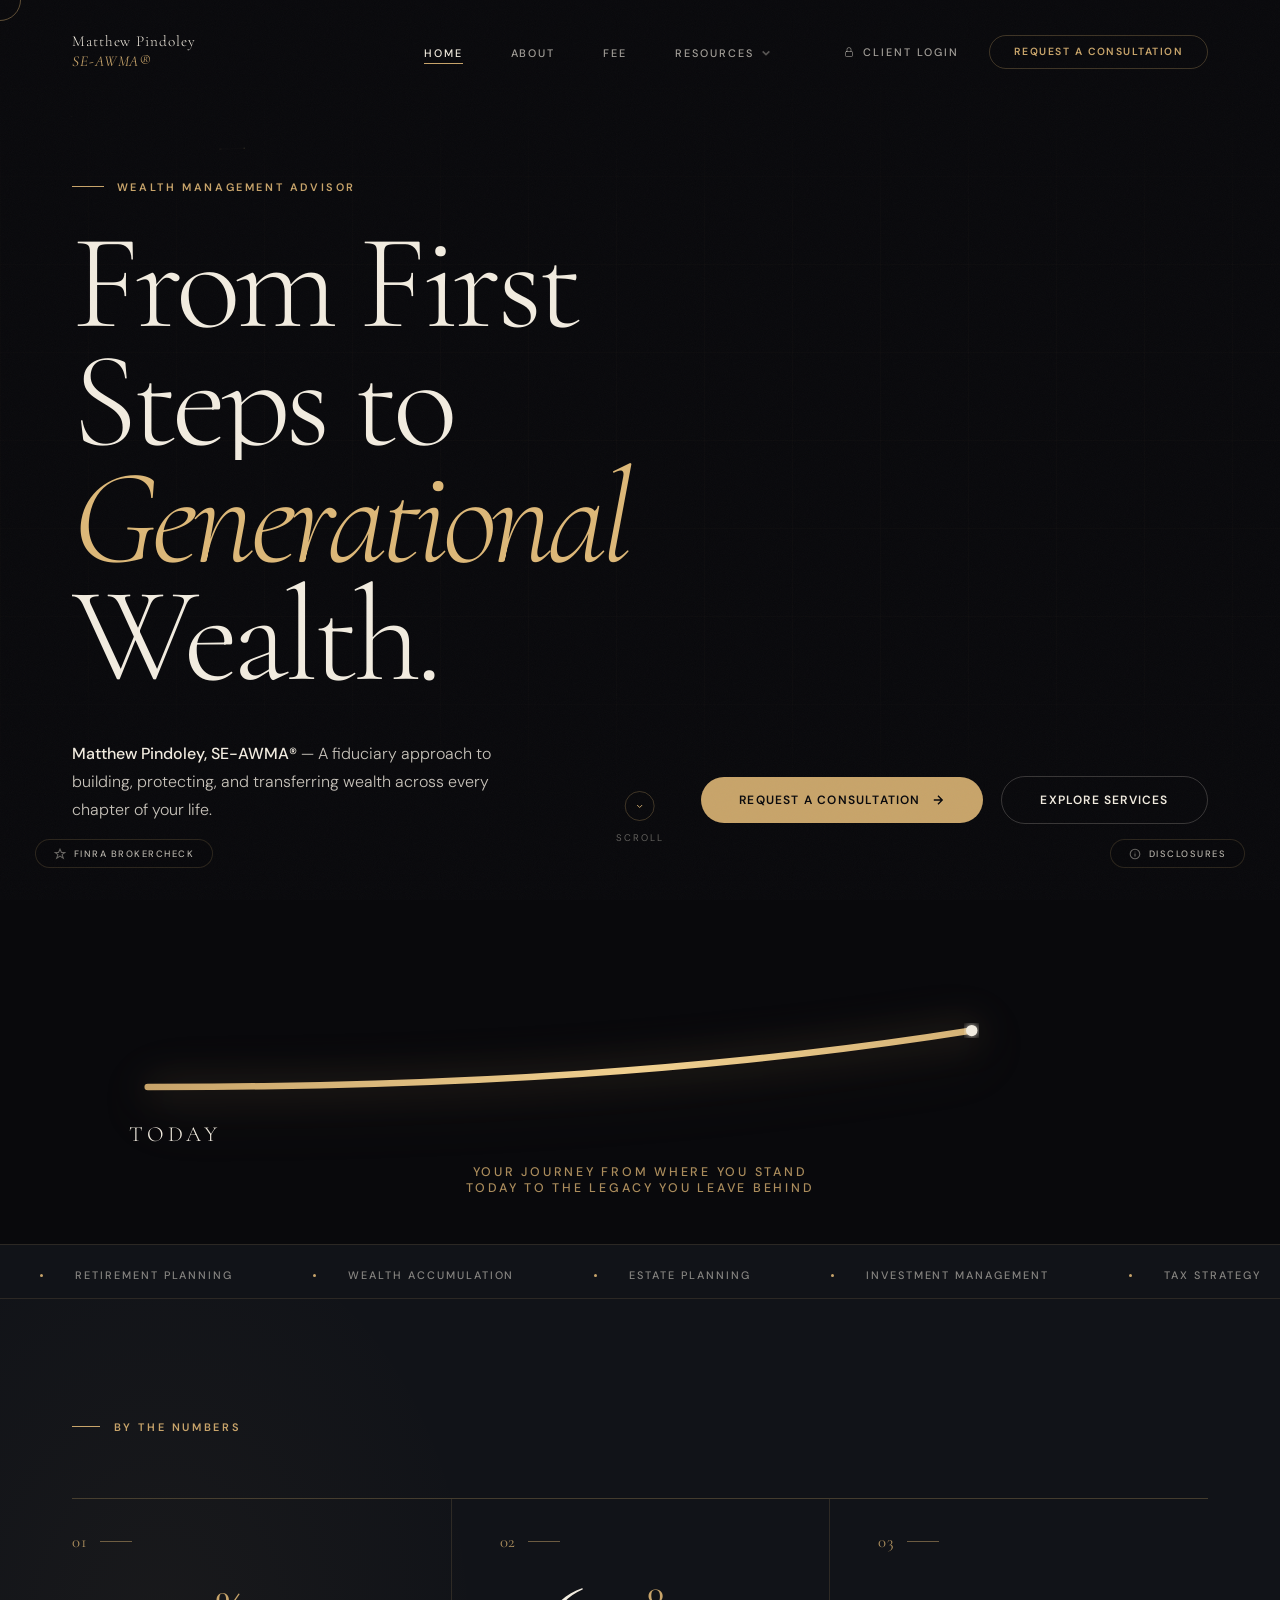
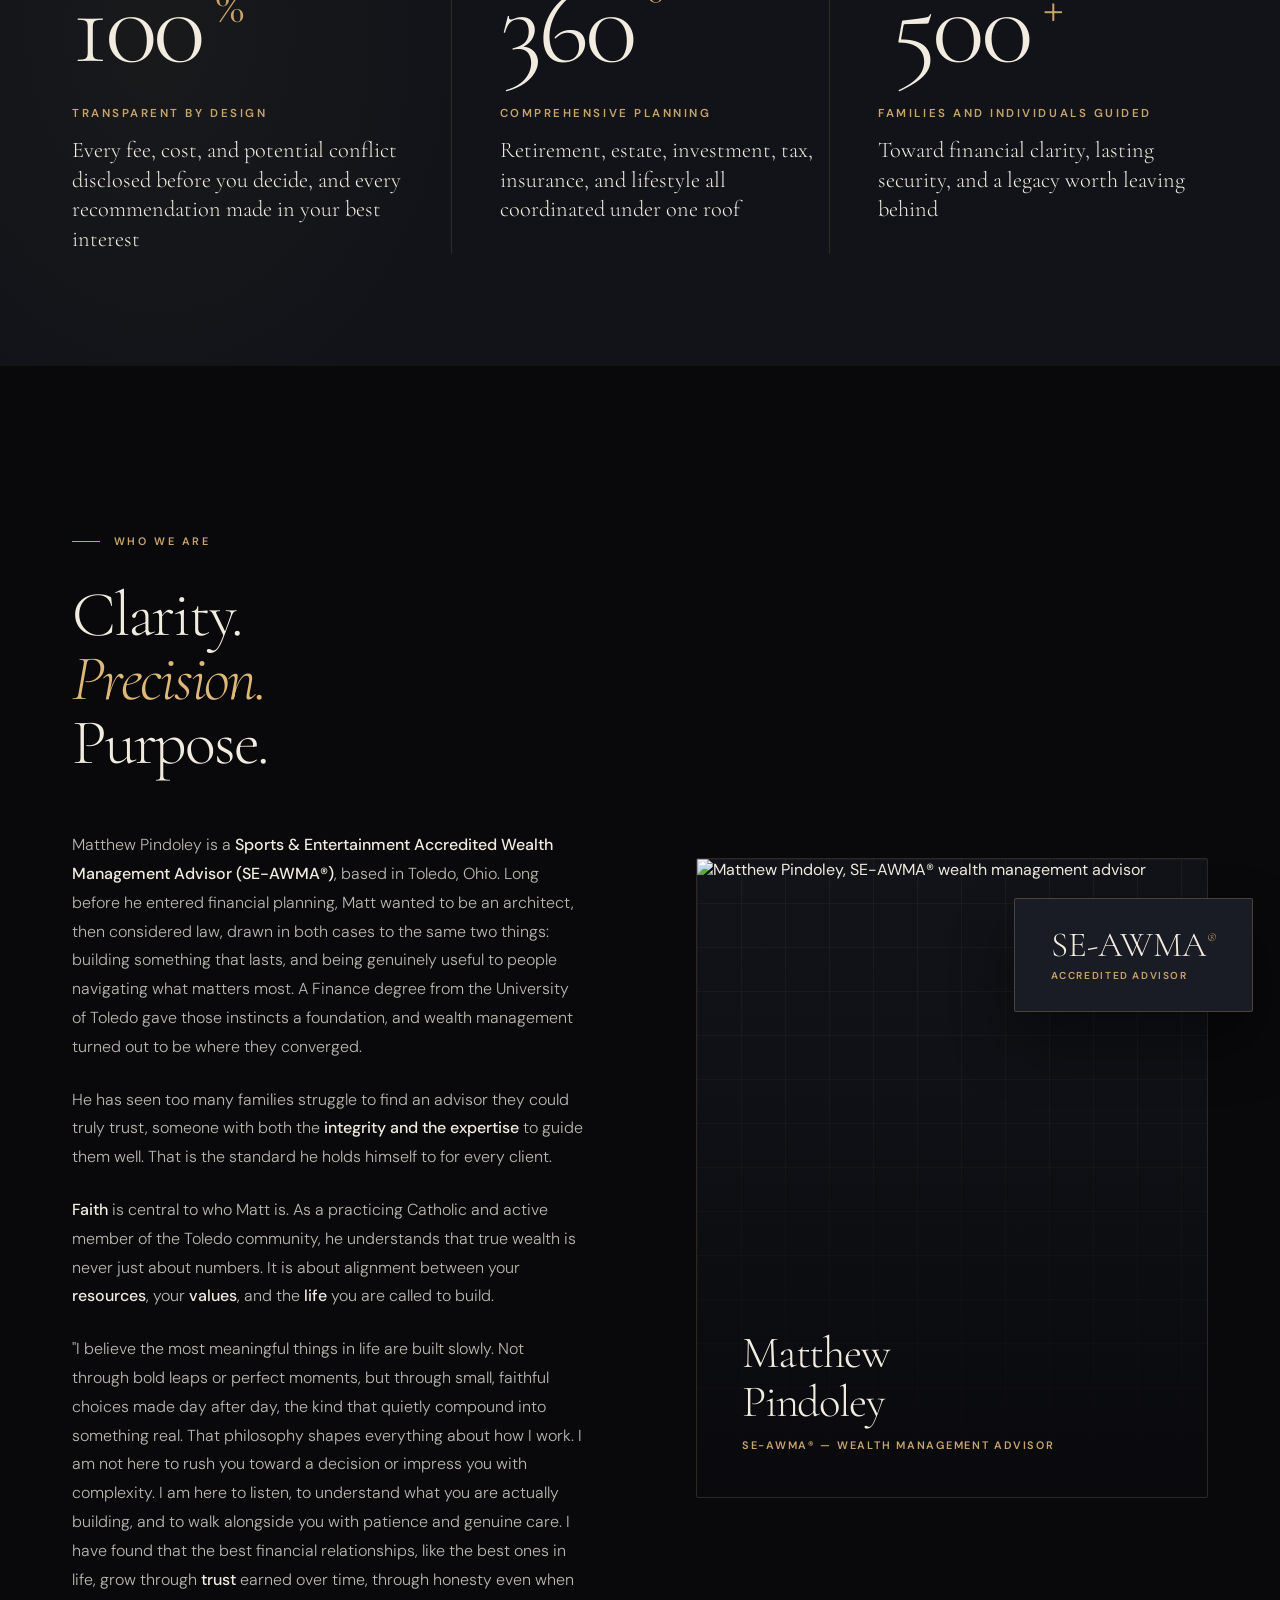
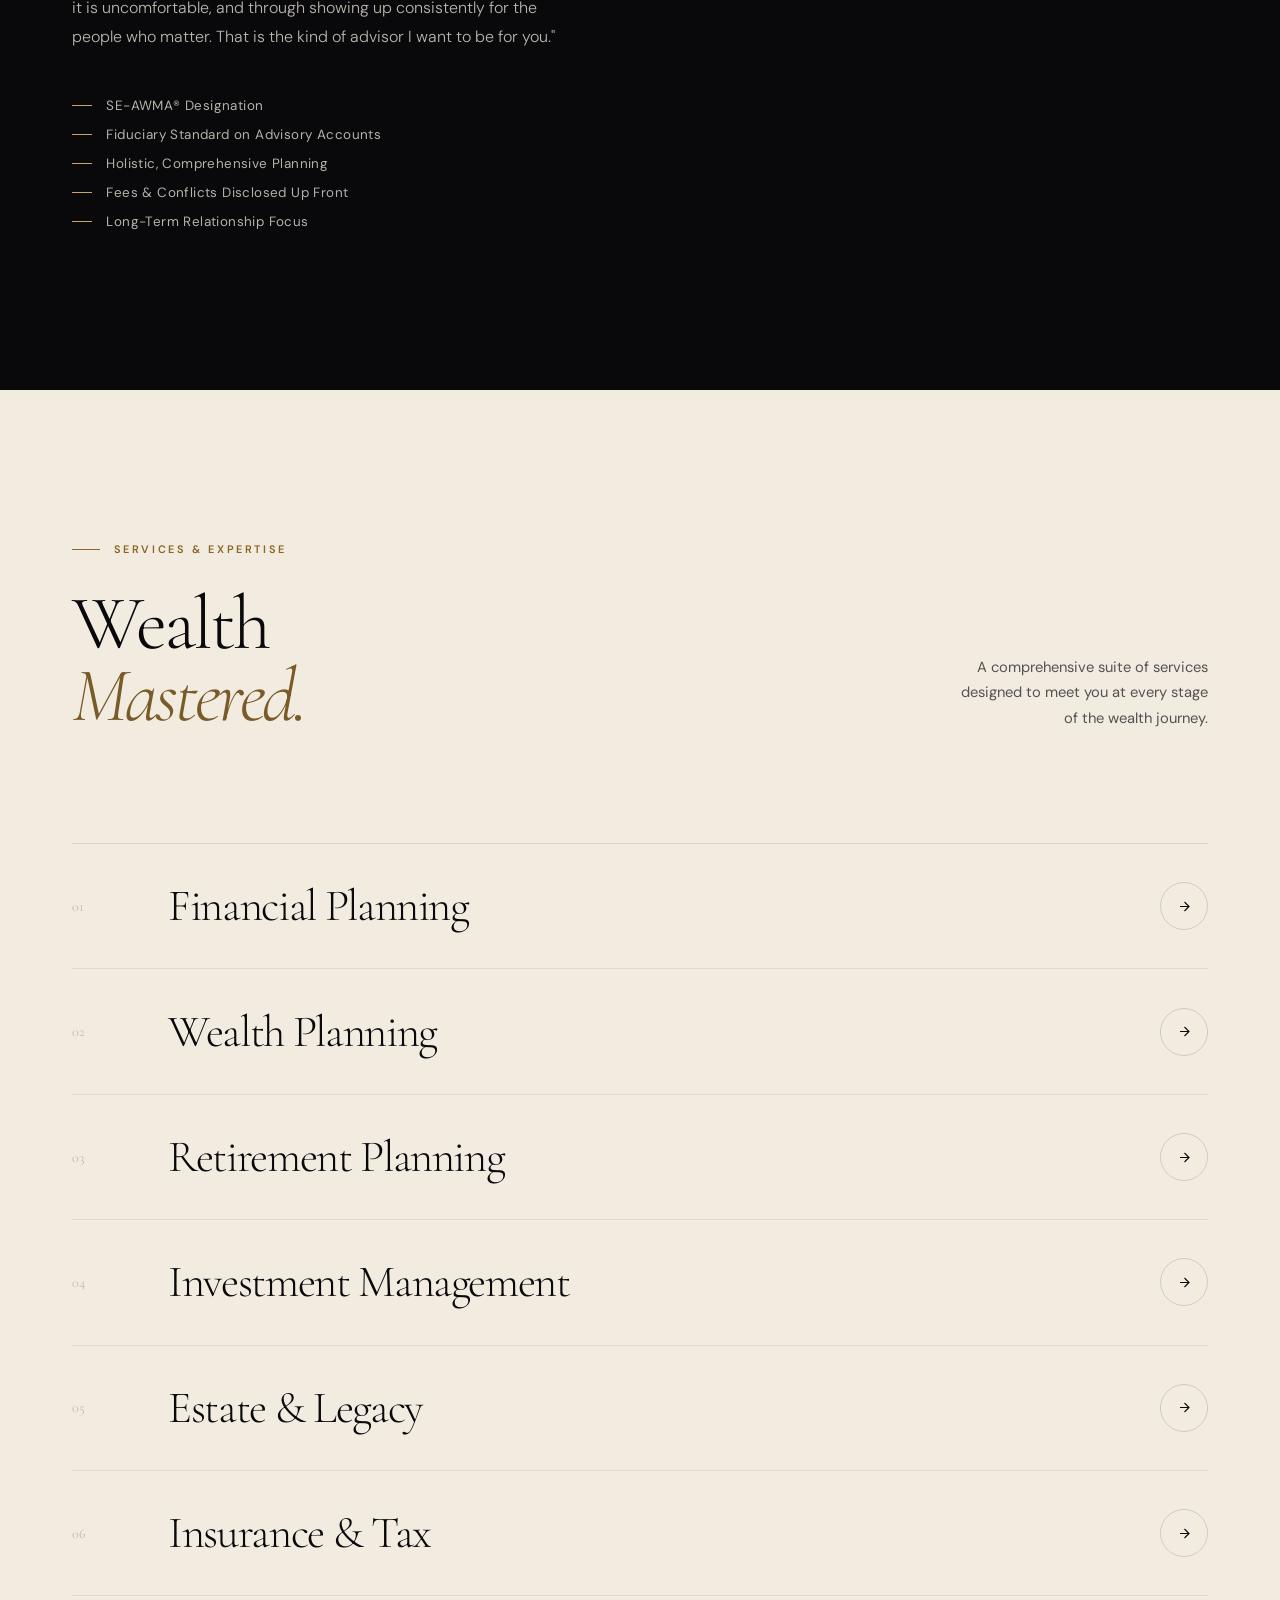
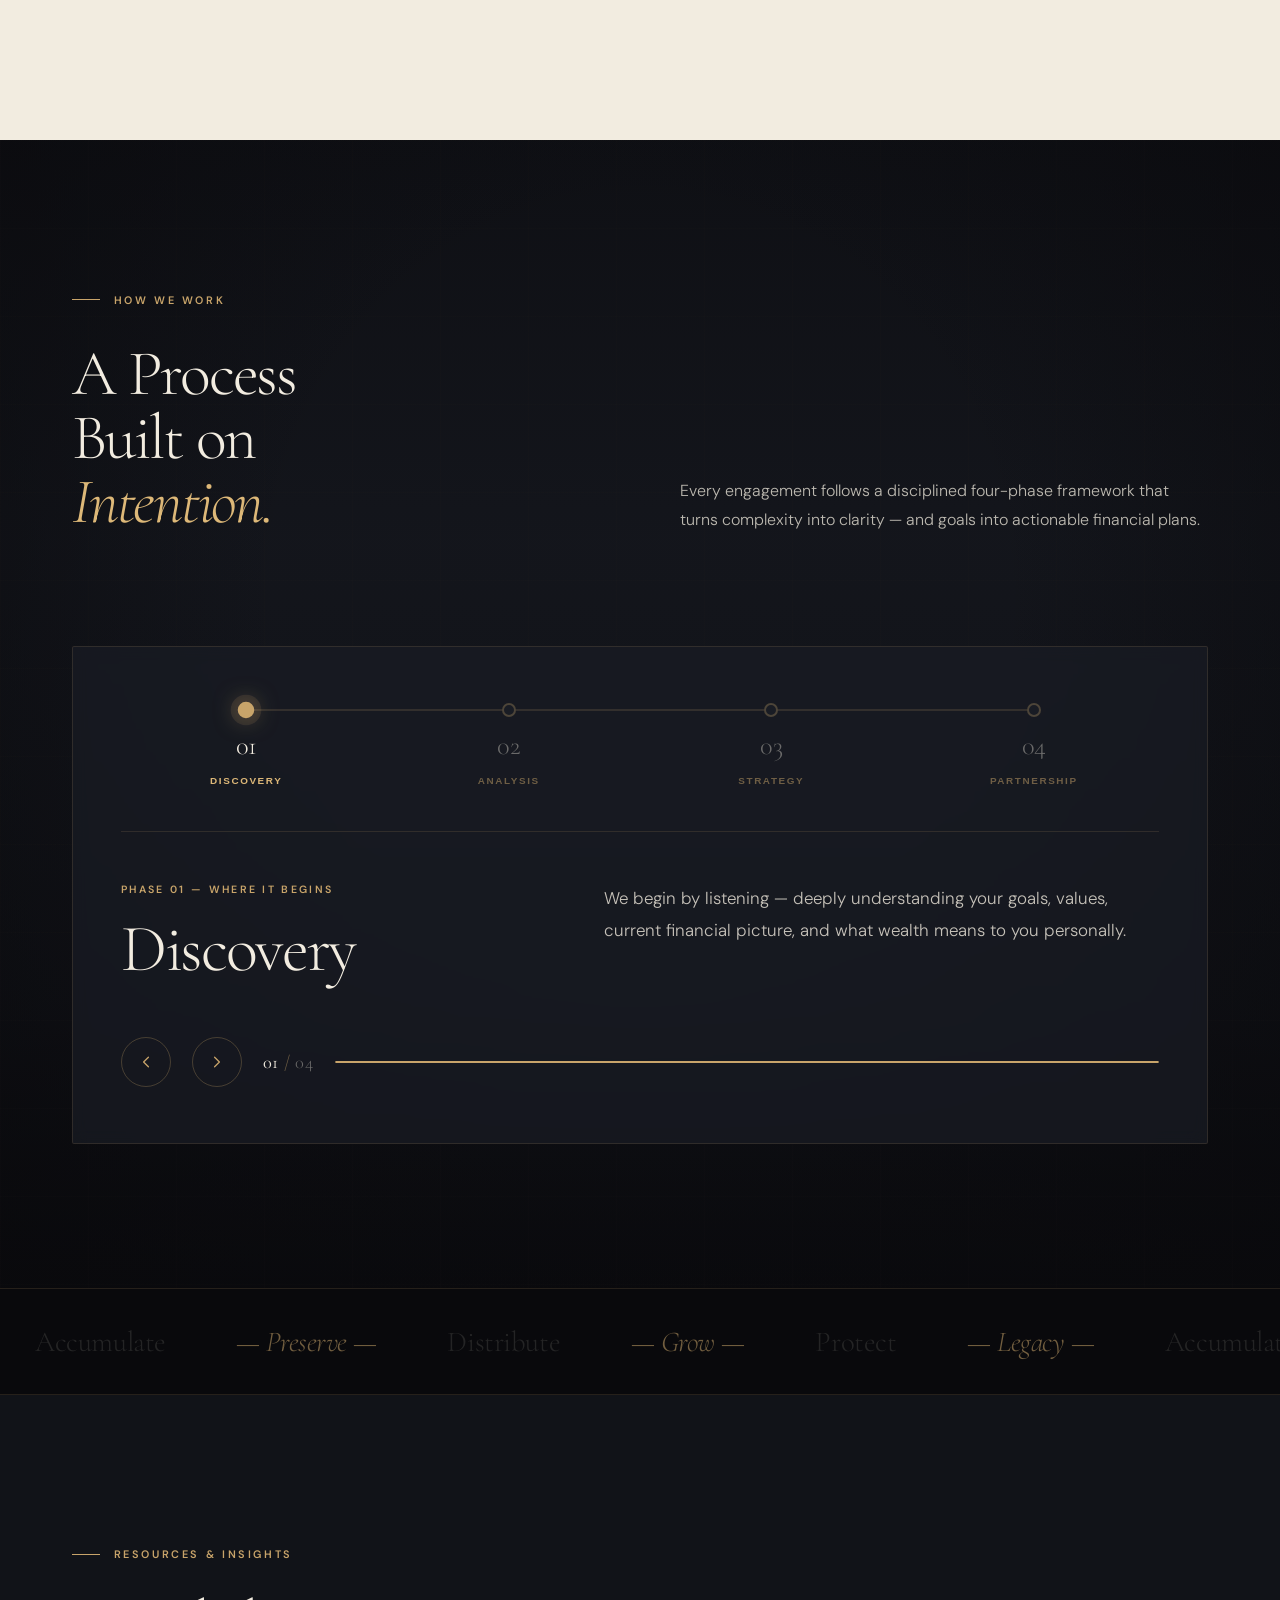
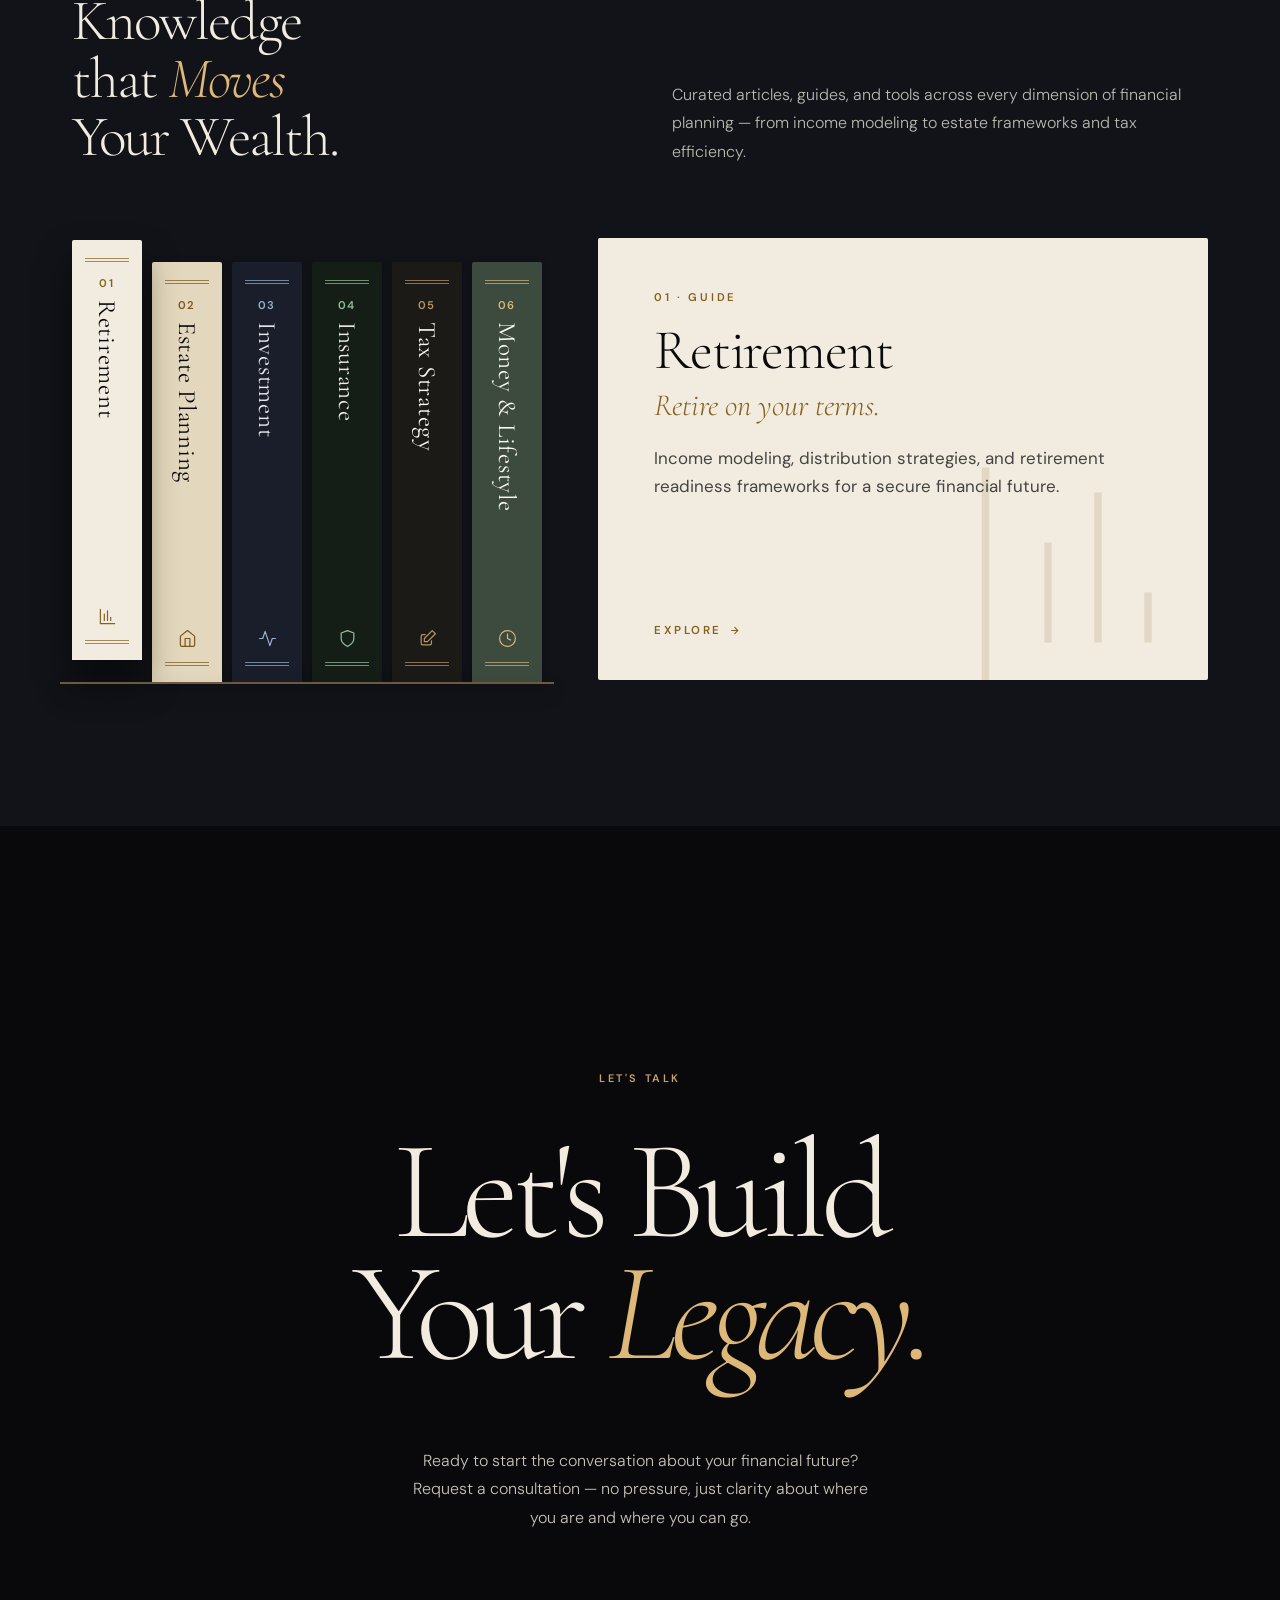
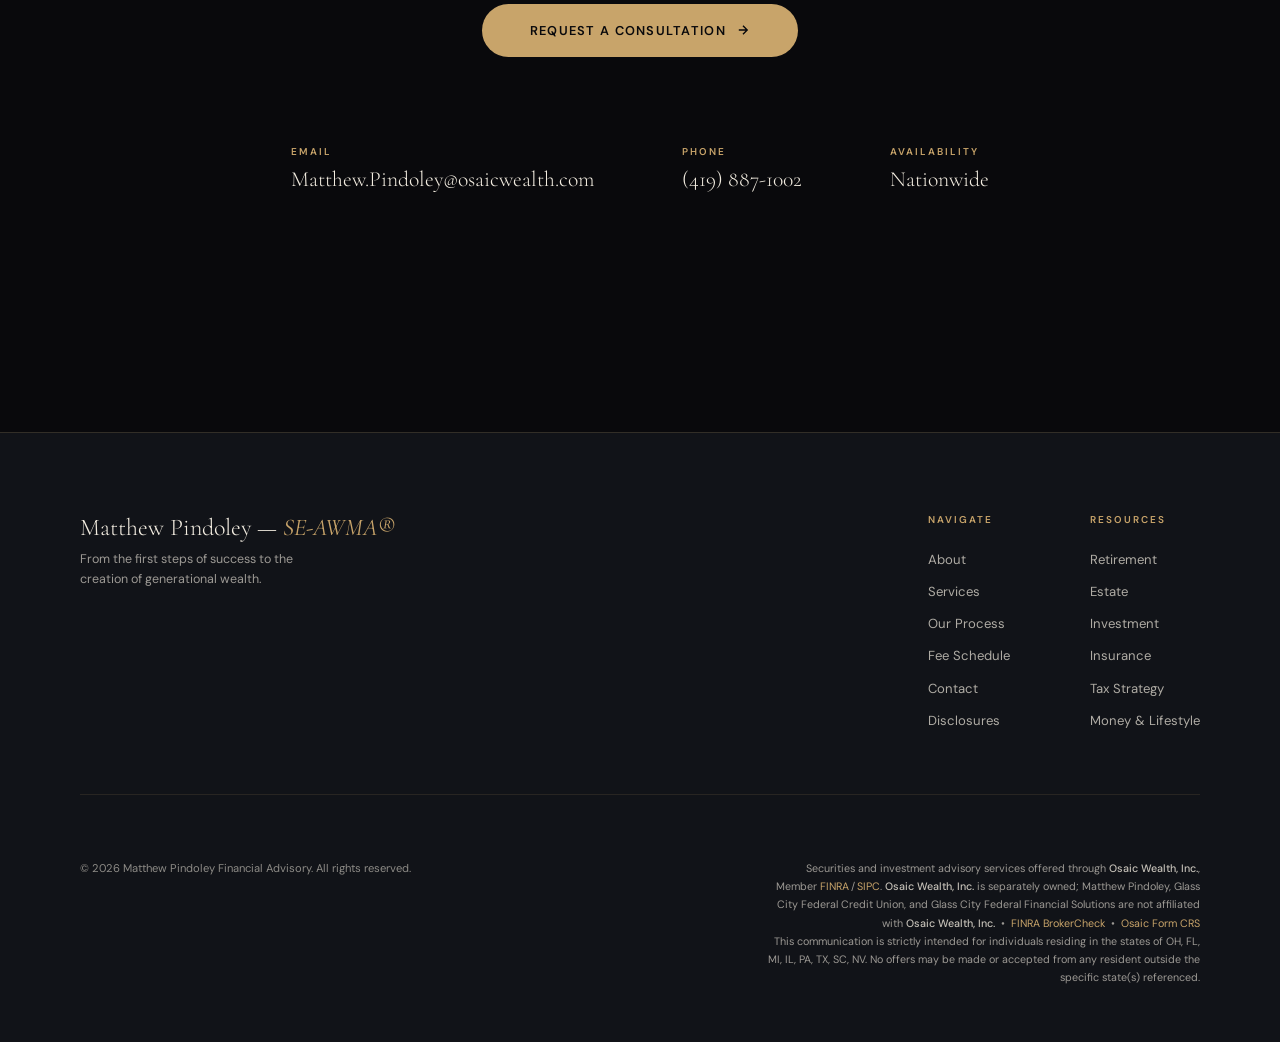
==== commit e2cf40d8: "Desktop: editorial columns for By the Numbers, wide guide library By the Numbers now uses open edito" ====
--- a/index.html
+++ b/index.html
@@ -660,7 +660,7 @@
     display: none !important;
   }
 
-  /* By the Numbers and the guides have their own phone layouts (see PHONE: BY THE NUMBERS / GUIDE SHELF) */
+  /* By the Numbers and the guide library have their own phone layouts (see BY THE NUMBERS / GUIDE LIBRARY) */
 
   /* ── MOBILE DIAL — REBUILT TO MATCH DESKTOP ── */
   .pr-mob-dial{
@@ -1260,14 +1260,33 @@
 }
 
 /* ══════════════════════════════════════════════════════════
-   PHONE: BY THE NUMBERS — the three figures in one row; the
-   chosen figure's line reads below. It moves on every 6 s
-   until the visitor taps a figure.
-   PHONE: GUIDE SHELF — the six guides stand as spines in their
-   own palettes; the chosen guide opens below the shelf.
-   Desktop and tablet layouts are unchanged.
+   BY THE NUMBERS — editorial columns: open columns on hairline
+   rules, large counting figures, a gold label and a serif line.
+   On phones the same figures fold into one tappable row and the
+   chosen figure's line reads below (moves on every 6 s until the
+   visitor taps a figure).
+   GUIDE LIBRARY — the six guides stand as spines on a shelf, each
+   in its guide page's palette; the chosen guide opens beside the
+   shelf on desktop and below it on tablets and phones.
 ══════════════════════════════════════════════════════════ */
-.s-tabs,.s-prog,.rs-shelf,.rs-eb,.rs-tag{display:none}
+#stats .s-ey{margin-bottom:4rem}
+#stats .s-row{display:grid;grid-template-columns:repeat(3,minmax(0,1fr));border:0;border-top:1px solid rgba(200,164,106,.28);border-radius:0;overflow:visible}
+#stats .stat{padding:2rem 0 0 3rem;border:0;border-left:1px solid rgba(200,164,106,.16);background:none}
+#stats .stat:first-child{padding-left:0;border-left:0}
+#stats .stat:hover{background:none}
+#stats .stat::after{left:3rem}
+#stats .stat:first-child::after{left:0}
+#stats .stat-i{position:static;display:flex;align-items:center;gap:.75rem;font-size:1.05rem;color:rgba(200,164,106,.85)}
+#stats .stat-i::after{content:'';width:32px;height:1px;background:rgba(200,164,106,.5)}
+#stats .stat-n{margin-top:1.6rem;font-size:clamp(4.25rem,8.6vw,7.75rem);line-height:.9}
+#stats .stat-n .suf{font-size:.47em;margin-top:.12em}
+#stats .stat-l{margin-top:1.75rem;max-width:none}
+#stats .stat-k{display:block;font-size:.72rem;letter-spacing:.22em;text-transform:uppercase;font-weight:600;color:var(--gold);margin-bottom:.75rem}
+#stats .stat-sep{display:none}
+#stats .stat-t{display:block;max-width:15em;font-family:var(--ff);font-weight:300;font-size:clamp(1.2rem,1.75vw,1.56rem);line-height:1.32;color:var(--paper)}
+#stats .stat-t::first-letter{text-transform:uppercase}
+.s-tabs,.s-prog{display:none}
+
 /* each guide's palette, shared by its spine and its card */
 #resources [aria-controls="rs-1"],#rs-1{--gbg:#f2ece0;--gfg:#09090c;--gac:#85601e;--gmu:rgba(9,9,12,.74)}
 #resources [aria-controls="rs-2"],#rs-2{--gbg:#e3d8bd;--gfg:#09090c;--gac:#7a561a;--gmu:rgba(9,9,12,.74)}
@@ -1275,9 +1294,63 @@
 #resources [aria-controls="rs-4"],#rs-4{--gbg:#141d16;--gfg:#f0ede6;--gac:#95c099;--gmu:rgba(240,237,230,.76)}
 #resources [aria-controls="rs-5"],#rs-5{--gbg:#1c1a17;--gfg:#faf8f4;--gac:#b8966a;--gmu:rgba(250,248,244,.76)}
 #resources [aria-controls="rs-6"],#rs-6{--gbg:#3d4a3e;--gfg:#faf8f4;--gac:#d4b87a;--gmu:rgba(250,248,244,.8)}
+#resources .rs-hd{margin-bottom:4.5rem}
+#resources .rs-lib{display:grid;grid-template-columns:minmax(0,470px) minmax(0,1fr);column-gap:3.5rem;align-items:end}
+#resources .rs-shelf{display:flex;align-items:flex-end;gap:10px;height:420px;position:relative}
+#resources .rs-shelf::after{content:'';position:absolute;left:-12px;right:-12px;bottom:-2px;height:2px;
+  background:rgba(200,164,106,.5);box-shadow:0 8px 18px rgba(0,0,0,.45)}
+#resources .rs-spine{flex:1;min-width:0;height:100%;margin:0;padding:0;border:0;border-radius:2px 2px 0 0;cursor:pointer;
+  background:var(--gbg);color:var(--gfg);display:flex;flex-direction:column;align-items:center;
+  box-shadow:0 2px 8px rgba(0,0,0,.25);transition:transform .55s var(--e1),box-shadow .55s}
+#resources .rs-spine[aria-current="true"]{transform:translateY(-22px);box-shadow:0 22px 34px rgba(0,0,0,.5)}
+#resources .rs-spine:focus-visible{outline:1px solid var(--gold);outline-offset:4px}
+#resources .rs-sp-band{width:64%;height:4px;margin-top:18px;border-top:1px solid var(--gac);border-bottom:1px solid var(--gac);opacity:.7}
+#resources .rs-sp-band:last-child{margin:0 0 16px}
+#resources .rs-sp-n{margin-top:14px;font-size:.7rem;letter-spacing:.14em;font-weight:600;color:var(--gac)}
+#resources .rs-sp-t{flex:1;display:flex;align-items:center;writing-mode:vertical-rl;margin-top:.6rem;
+  font-family:var(--ff);font-size:1.56rem;letter-spacing:.03em;white-space:nowrap}
+#resources .rs-spine svg{width:19px;height:19px;margin-bottom:14px;color:var(--gac)}
+#resources .rs-grid{display:grid;grid-template-columns:1fr;gap:0;background:none;border:0;border-radius:0;overflow:visible;margin-bottom:2px}
+#resources .rs-card{grid-area:1/1;min-height:442px;padding:3.25rem 3.5rem 2.5rem;border-radius:2px;
+  background:var(--gbg);color:var(--gfg);display:flex;flex-direction:column;align-items:flex-start;position:relative;overflow:hidden;
+  opacity:0;visibility:hidden;pointer-events:none;transition:opacity .45s ease,transform .6s var(--e1),visibility 0s linear .45s}
+#resources .rs-card.is-on.vis{opacity:1;visibility:visible;pointer-events:auto;z-index:1;transition-delay:0s}
+#resources .rs-card:hover{background:var(--gbg)}
+#resources .rs-card::before,#resources .rs-chev{display:none}
+#resources .rs-ic{position:absolute;right:-40px;bottom:-50px;width:300px;height:300px;margin:0;border:0;background:none;opacity:.14;pointer-events:none}
+#resources .rs-card:hover .rs-ic{border:0;background:none}
+#resources .rs-ic svg{width:100%;height:100%;color:var(--gac);stroke-width:.6}
+#resources .rs-eb{position:relative;font-size:.7rem;letter-spacing:.24em;text-transform:uppercase;font-weight:600;color:var(--gac)}
+#resources .rs-t{position:relative;margin:1.1rem 0 0;font-size:clamp(2.6rem,4.4vw,4rem);line-height:1;letter-spacing:-.02em;color:inherit}
+#resources .rs-tag{position:relative;margin-top:.6rem;font-family:var(--ff);font-style:italic;font-weight:300;font-size:clamp(1.5rem,2.4vw,2.1rem);line-height:1.15;color:var(--gac)}
+#resources .rs-b{position:relative;margin:1.4rem 0 0;max-width:30em;font-size:1.06rem;line-height:1.65;color:var(--gmu)}
+#resources .rs-lk{position:relative;margin-top:auto;padding-top:1.5rem;min-height:44px;font-size:.72rem;letter-spacing:.22em;color:var(--gac)}
+.rs-eb,.rs-tag{display:block}
+
+/* where a label would wrap, every label keeps two lines so the columns line up */
+@media(min-width:769px) and (max-width:1240px){
+  #stats .stat-k{min-height:2.7em}
+}
+/* smaller laptops and tablets in landscape: a slightly smaller shelf */
+@media(max-width:1100px){
+  #stats .stat{padding-left:2rem}
+  #stats .stat::after{left:2rem}
+  #resources .rs-lib{grid-template-columns:minmax(0,400px) minmax(0,1fr);column-gap:2.5rem}
+  #resources .rs-shelf{height:380px;gap:8px}
+  #resources .rs-sp-t{font-size:1.4rem}
+  #resources .rs-card{min-height:402px;padding:2.75rem 2.75rem 2.25rem}
+}
+/* tablets upright and narrow windows: the guide opens below the shelf */
+@media(max-width:960px){
+  #resources .rs-lib{grid-template-columns:1fr;row-gap:2.25rem}
+  #resources .rs-shelf{height:320px}
+  #resources .rs-spine{flex:0 1 76px}
+  #resources .rs-card{min-height:0;padding:2.5rem 2.75rem 2rem}
+}
 @keyframes sprog{from{transform:scaleX(0)}to{transform:scaleX(1)}}
+/* phones */
 @media(max-width:768px){
-  /* ── By the Numbers ── */
+  /* ── By the Numbers: the figures fold into one tappable row ── */
   #stats .s-ey{margin-bottom:2.75rem}
   #stats .s-tabs{display:grid;grid-template-columns:repeat(3,minmax(0,1fr));position:relative;
     border-bottom:1px solid rgba(200,164,106,.2);margin-bottom:2.1rem}
@@ -1292,17 +1365,15 @@
     transition:transform .55s var(--e1)}
   #stats .s-tabs[data-i="1"] .s-tab-bar{transform:translateX(100%)}
   #stats .s-tabs[data-i="2"] .s-tab-bar{transform:translateX(200%)}
-  #stats .s-row{display:grid;grid-template-columns:1fr;border:0;border-radius:0;overflow:visible}
-  #stats .stat{grid-area:1/1;padding:0;border:0;background:none;
+  #stats .s-row{grid-template-columns:1fr;border-top:0}
+  #stats .stat,#stats .stat:first-child{grid-area:1/1;padding:0;border:0;
     opacity:0;visibility:hidden;transform:translateY(10px);
     transition:opacity .45s ease,transform .6s var(--e1),visibility 0s linear .45s}
   #stats .stat.is-on.vis{opacity:1;visibility:visible;transform:none;transition-delay:0s}
   #stats .stat::after,#stats .stat-mob-hd{display:none !important}
   #stats .stat-l{margin:0;max-width:none}
-  #stats .stat-k{display:block;font-size:.68rem;letter-spacing:.2em;text-transform:uppercase;font-weight:600;color:var(--gold);margin-bottom:.7rem}
-  #stats .stat-sep{display:none}
-  #stats .stat-t{display:block;font-family:var(--ff);font-weight:300;font-size:1.55rem;line-height:1.3;color:var(--paper)}
-  #stats .stat-t::first-letter{text-transform:uppercase}
+  #stats .stat-k{font-size:.68rem;letter-spacing:.2em;margin-bottom:.7rem}
+  #stats .stat-t{font-size:1.55rem;line-height:1.3}
   #stats .s-prog{display:flex;align-items:center;gap:1rem;margin-top:1.6rem}
   #stats .s-prog-track{flex:1;height:1px;background:rgba(200,164,106,.18);position:relative;overflow:hidden}
   #stats .s-prog-fill{position:absolute;inset:0;background:var(--gold);transform:scaleX(0);transform-origin:left center}
@@ -1310,35 +1381,28 @@
   #stats .s-prog.still .s-prog-track{visibility:hidden}
   #stats .s-prog-n{font-family:var(--ff);font-size:1rem;letter-spacing:.06em;color:rgba(200,164,106,.85)}
 
-  /* ── Guide shelf ── */
-  #resources .rs-shelf{display:flex;align-items:flex-end;gap:6px;height:220px;position:relative;margin:0 0 1.6rem}
-  #resources .rs-shelf::after{content:'';position:absolute;left:-8px;right:-8px;bottom:-2px;height:2px;
-    background:rgba(200,164,106,.5);box-shadow:0 6px 14px rgba(0,0,0,.45)}
-  #resources .rs-spine{flex:1;min-width:0;height:100%;margin:0;padding:0;border:0;border-radius:2px 2px 0 0;cursor:pointer;
-    background:var(--gbg);color:var(--gfg);display:flex;flex-direction:column;align-items:center;
-    box-shadow:0 2px 6px rgba(0,0,0,.25);transition:transform .55s var(--e1),box-shadow .55s}
-  #resources .rs-spine[aria-pressed="true"]{transform:translateY(-18px);box-shadow:0 18px 28px rgba(0,0,0,.5)}
-  #resources .rs-spine:focus-visible{outline:1px solid var(--gold);outline-offset:3px}
-  #resources .rs-sp-band{width:70%;height:3px;margin-top:14px;border-top:1px solid var(--gac);border-bottom:1px solid var(--gac);opacity:.7}
+  /* ── Guide library: a smaller shelf, the guide opens below ── */
+  #resources .rs-hd{margin-bottom:3rem}
+  #resources .rs-lib{row-gap:1.6rem}
+  #resources .rs-shelf{height:220px;gap:6px}
+  #resources .rs-spine{flex:1 1 0}
+  #resources .rs-shelf::after{left:-8px;right:-8px;box-shadow:0 6px 14px rgba(0,0,0,.45)}
+  #resources .rs-spine{box-shadow:0 2px 6px rgba(0,0,0,.25)}
+  #resources .rs-spine[aria-current="true"]{transform:translateY(-18px);box-shadow:0 18px 28px rgba(0,0,0,.5)}
+  #resources .rs-sp-band{width:70%;height:3px;margin-top:14px}
   #resources .rs-sp-band:last-child{margin:0 0 12px}
-  #resources .rs-sp-n{margin-top:10px;font-size:.6rem;letter-spacing:.14em;font-weight:600;color:var(--gac)}
-  #resources .rs-sp-t{flex:1;display:flex;align-items:center;writing-mode:vertical-rl;
-    font-family:var(--ff);font-size:1.12rem;letter-spacing:.03em;white-space:nowrap}
-  #resources .rs-spine svg{width:15px;height:15px;margin-bottom:10px;color:var(--gac)}
-  #resources .rs-grid{display:grid;grid-template-columns:1fr;gap:0;background:none;border:0;border-radius:0;overflow:visible}
-  #resources .rs-card{grid-area:1/1;background:var(--gbg);color:var(--gfg);padding:1.5rem 1.5rem 1.1rem;border-radius:2px;
-    opacity:0;visibility:hidden;transition:opacity .45s ease,transform .6s var(--e1),visibility 0s linear .45s}
-  #resources .rs-card.is-on.vis{opacity:1;visibility:visible;transition-delay:0s}
-  #resources .rs-card:hover{background:var(--gbg)}
-  #resources .rs-card::before,#resources .rs-ic,#resources .rs-chev{display:none}
-  #resources .rs-mob-hd{display:block}
-  #resources .rs-eb{display:block;font-size:.66rem;letter-spacing:.22em;text-transform:uppercase;font-weight:600;color:var(--gac)}
-  #resources .rs-t{margin:.6rem 0 0;font-size:2rem;line-height:1.05;color:inherit}
-  #resources .rs-tag{display:block;margin-top:.25rem;font-family:var(--ff);font-style:italic;font-weight:300;font-size:1.3rem;color:var(--gac)}
-  #resources .rs-b{margin:.6rem 0 0;font-size:.9rem;line-height:1.6;color:var(--gmu)}
-  #resources .rs-lk{margin-top:.3rem;min-height:44px;color:var(--gac)}
-}
-@media(max-width:768px) and (prefers-reduced-motion:reduce){
+  #resources .rs-sp-n{margin-top:10px;font-size:.6rem}
+  #resources .rs-sp-t{font-size:1.12rem;margin-top:.35rem}
+  #resources .rs-spine svg{width:15px;height:15px;margin-bottom:10px}
+  #resources .rs-card{padding:1.5rem 1.5rem 1.1rem}
+  #resources .rs-ic{width:170px;height:170px;right:-30px;bottom:-34px;opacity:.1}
+  #resources .rs-eb{font-size:.66rem;letter-spacing:.22em}
+  #resources .rs-t{margin-top:.6rem;font-size:2rem;line-height:1.05}
+  #resources .rs-tag{margin-top:.25rem;font-size:1.3rem}
+  #resources .rs-b{margin-top:.6rem;font-size:.9rem;line-height:1.6}
+  #resources .rs-lk{margin-top:.3rem;padding-top:0;font-size:.65rem;letter-spacing:.15em}
+}
+@media(prefers-reduced-motion:reduce){
   #stats .stat,#resources .rs-card,#resources .rs-spine,#stats .s-tab-bar{transition:none}
 }
 </style>
@@ -1865,58 +1929,60 @@
     </div>
     <p class="rs-de rv-r">Curated articles, guides, and tools across every dimension of financial planning — from income modeling to estate frameworks and tax efficiency.</p>
   </div>
-  <!-- phones: the six guides stand as spines on a shelf; tap one to open it below -->
-  <div class="rs-shelf" role="group" aria-label="Choose a guide">
-    <button type="button" class="rs-spine" aria-pressed="true" aria-controls="rs-1"><span class="rs-sp-band"></span><span class="rs-sp-n">01</span><span class="rs-sp-t">Retirement</span><svg viewBox="0 0 24 24" fill="none" stroke="currentColor" stroke-width="1.5" stroke-linecap="round" stroke-linejoin="round" aria-hidden="true"><path d="M3 3v18h18M8 17V9m4 8V5m4 12v-4"/></svg><span class="rs-sp-band"></span></button>
-    <button type="button" class="rs-spine" aria-pressed="false" aria-controls="rs-2"><span class="rs-sp-band"></span><span class="rs-sp-n">02</span><span class="rs-sp-t">Estate Planning</span><svg viewBox="0 0 24 24" fill="none" stroke="currentColor" stroke-width="1.5" stroke-linecap="round" stroke-linejoin="round" aria-hidden="true"><path d="M3 9l9-7 9 7v11a2 2 0 0 1-2 2H5a2 2 0 0 1-2-2z"/><polyline points="9 22 9 12 15 12 15 22"/></svg><span class="rs-sp-band"></span></button>
-    <button type="button" class="rs-spine" aria-pressed="false" aria-controls="rs-3"><span class="rs-sp-band"></span><span class="rs-sp-n">03</span><span class="rs-sp-t">Investment</span><svg viewBox="0 0 24 24" fill="none" stroke="currentColor" stroke-width="1.5" stroke-linecap="round" stroke-linejoin="round" aria-hidden="true"><polyline points="22 12 18 12 15 21 9 3 6 12 2 12"/></svg><span class="rs-sp-band"></span></button>
-    <button type="button" class="rs-spine" aria-pressed="false" aria-controls="rs-4"><span class="rs-sp-band"></span><span class="rs-sp-n">04</span><span class="rs-sp-t">Insurance</span><svg viewBox="0 0 24 24" fill="none" stroke="currentColor" stroke-width="1.5" stroke-linecap="round" stroke-linejoin="round" aria-hidden="true"><path d="M12 22s8-4 8-10V5l-8-3-8 3v7c0 6 8 10 8 10z"/></svg><span class="rs-sp-band"></span></button>
-    <button type="button" class="rs-spine" aria-pressed="false" aria-controls="rs-5"><span class="rs-sp-band"></span><span class="rs-sp-n">05</span><span class="rs-sp-t">Tax Strategy</span><svg viewBox="0 0 24 24" fill="none" stroke="currentColor" stroke-width="1.5" stroke-linecap="round" stroke-linejoin="round" aria-hidden="true"><path d="M9 7H6a2 2 0 0 0-2 2v9a2 2 0 0 0 2 2h9a2 2 0 0 0 2-2v-3M18 2l4 4-10 10H8v-4L18 2z"/></svg><span class="rs-sp-band"></span></button>
-    <button type="button" class="rs-spine" aria-pressed="false" aria-controls="rs-6"><span class="rs-sp-band"></span><span class="rs-sp-n">06</span><span class="rs-sp-t">Money &amp; Lifestyle</span><svg viewBox="0 0 24 24" fill="none" stroke="currentColor" stroke-width="1.5" stroke-linecap="round" stroke-linejoin="round" aria-hidden="true"><circle cx="12" cy="12" r="10"/><path d="M12 6v6l4 2"/></svg><span class="rs-sp-band"></span></button>
+  <!-- the six guides stand as spines on a shelf; the chosen guide opens beside it (below on smaller screens) -->
+  <div class="rs-lib">
+  <div class="rs-shelf" role="group" aria-label="Guides">
+    <a class="rs-spine" href="resource-retirement.html" aria-current="true" aria-controls="rs-1"><span class="rs-sp-band"></span><span class="rs-sp-n">01</span><span class="rs-sp-t">Retirement</span><svg viewBox="0 0 24 24" fill="none" stroke="currentColor" stroke-width="1.5" stroke-linecap="round" stroke-linejoin="round" aria-hidden="true"><path d="M3 3v18h18M8 17V9m4 8V5m4 12v-4"/></svg><span class="rs-sp-band"></span></a>
+    <a class="rs-spine" href="resource-estate.html" aria-controls="rs-2"><span class="rs-sp-band"></span><span class="rs-sp-n">02</span><span class="rs-sp-t">Estate Planning</span><svg viewBox="0 0 24 24" fill="none" stroke="currentColor" stroke-width="1.5" stroke-linecap="round" stroke-linejoin="round" aria-hidden="true"><path d="M3 9l9-7 9 7v11a2 2 0 0 1-2 2H5a2 2 0 0 1-2-2z"/><polyline points="9 22 9 12 15 12 15 22"/></svg><span class="rs-sp-band"></span></a>
+    <a class="rs-spine" href="resource-investment.html" aria-controls="rs-3"><span class="rs-sp-band"></span><span class="rs-sp-n">03</span><span class="rs-sp-t">Investment</span><svg viewBox="0 0 24 24" fill="none" stroke="currentColor" stroke-width="1.5" stroke-linecap="round" stroke-linejoin="round" aria-hidden="true"><polyline points="22 12 18 12 15 21 9 3 6 12 2 12"/></svg><span class="rs-sp-band"></span></a>
+    <a class="rs-spine" href="resource-insurance.html" aria-controls="rs-4"><span class="rs-sp-band"></span><span class="rs-sp-n">04</span><span class="rs-sp-t">Insurance</span><svg viewBox="0 0 24 24" fill="none" stroke="currentColor" stroke-width="1.5" stroke-linecap="round" stroke-linejoin="round" aria-hidden="true"><path d="M12 22s8-4 8-10V5l-8-3-8 3v7c0 6 8 10 8 10z"/></svg><span class="rs-sp-band"></span></a>
+    <a class="rs-spine" href="resource-tax.html" aria-controls="rs-5"><span class="rs-sp-band"></span><span class="rs-sp-n">05</span><span class="rs-sp-t">Tax Strategy</span><svg viewBox="0 0 24 24" fill="none" stroke="currentColor" stroke-width="1.5" stroke-linecap="round" stroke-linejoin="round" aria-hidden="true"><path d="M9 7H6a2 2 0 0 0-2 2v9a2 2 0 0 0 2 2h9a2 2 0 0 0 2-2v-3M18 2l4 4-10 10H8v-4L18 2z"/></svg><span class="rs-sp-band"></span></a>
+    <a class="rs-spine" href="resource-money.html" aria-controls="rs-6"><span class="rs-sp-band"></span><span class="rs-sp-n">06</span><span class="rs-sp-t">Money &amp; Lifestyle</span><svg viewBox="0 0 24 24" fill="none" stroke="currentColor" stroke-width="1.5" stroke-linecap="round" stroke-linejoin="round" aria-hidden="true"><circle cx="12" cy="12" r="10"/><path d="M12 6v6l4 2"/></svg><span class="rs-sp-band"></span></a>
   </div>
   <div class="rs-grid">
-    <div class="rs-card rv is-on" id="rs-1" onclick="location.href='resource-retirement.html'">
+    <div class="rs-card rv is-on" id="rs-1" onclick="if(!event.target.closest('a'))location.href='resource-retirement.html'">
       <div class="rs-eb">01 · Guide</div>
       <div class="rs-mob-hd"><div class="rs-ic"><svg viewBox="0 0 24 24" fill="none" stroke="currentColor" stroke-width="1.5"><path d="M3 3v18h18M8 17V9m4 8V5m4 12v-4"/></svg></div><div class="rs-t">Retirement</div><svg class="rs-chev" viewBox="0 0 20 20" fill="none" stroke="currentColor" stroke-width="1.8" aria-hidden="true"><path d="M5 8l5 5 5-5"/></svg></div>
       <div class="rs-tag">Retire on your terms.</div>
       <div class="rs-b">Income modeling, distribution strategies, and retirement readiness frameworks for a secure financial future.</div>
       <a class="rs-lk" href="resource-retirement.html">Explore <svg viewBox="0 0 20 20" fill="none" stroke="currentColor" stroke-width="2"><path d="M4 10h12M10 4l6 6-6 6"/></svg></a>
     </div>
-    <div class="rs-card rv d1" id="rs-2" onclick="location.href='resource-estate.html'">
+    <div class="rs-card rv d1" id="rs-2" onclick="if(!event.target.closest('a'))location.href='resource-estate.html'">
       <div class="rs-eb">02 · Guide</div>
       <div class="rs-mob-hd"><div class="rs-ic"><svg viewBox="0 0 24 24" fill="none" stroke="currentColor" stroke-width="1.5"><path d="M3 9l9-7 9 7v11a2 2 0 0 1-2 2H5a2 2 0 0 1-2-2z"/><polyline points="9 22 9 12 15 12 15 22"/></svg></div><div class="rs-t">Estate Planning</div><svg class="rs-chev" viewBox="0 0 20 20" fill="none" stroke="currentColor" stroke-width="1.8" aria-hidden="true"><path d="M5 8l5 5 5-5"/></svg></div>
       <div class="rs-tag">Your Legacy, Protected.</div>
       <div class="rs-b">Guides on trusts, beneficiary designations, and ensuring your wealth transfers on your terms.</div>
       <a class="rs-lk" href="resource-estate.html">Explore <svg viewBox="0 0 20 20" fill="none" stroke="currentColor" stroke-width="2"><path d="M4 10h12M10 4l6 6-6 6"/></svg></a>
     </div>
-    <div class="rs-card rv d2" id="rs-3" onclick="location.href='resource-investment.html'">
+    <div class="rs-card rv d2" id="rs-3" onclick="if(!event.target.closest('a'))location.href='resource-investment.html'">
       <div class="rs-eb">03 · Guide</div>
       <div class="rs-mob-hd"><div class="rs-ic"><svg viewBox="0 0 24 24" fill="none" stroke="currentColor" stroke-width="1.5"><polyline points="22 12 18 12 15 21 9 3 6 12 2 12"/></svg></div><div class="rs-t">Investment</div><svg class="rs-chev" viewBox="0 0 20 20" fill="none" stroke="currentColor" stroke-width="1.8" aria-hidden="true"><path d="M5 8l5 5 5-5"/></svg></div>
       <div class="rs-tag">Build wealth with conviction.</div>
       <div class="rs-b">Portfolio construction and evidence-based approaches to long-term investment growth.</div>
       <a class="rs-lk" href="resource-investment.html">Explore <svg viewBox="0 0 20 20" fill="none" stroke="currentColor" stroke-width="2"><path d="M4 10h12M10 4l6 6-6 6"/></svg></a>
     </div>
-    <div class="rs-card rv d1" id="rs-4" onclick="location.href='resource-insurance.html'">
+    <div class="rs-card rv d1" id="rs-4" onclick="if(!event.target.closest('a'))location.href='resource-insurance.html'">
       <div class="rs-eb">04 · Guide</div>
       <div class="rs-mob-hd"><div class="rs-ic"><svg viewBox="0 0 24 24" fill="none" stroke="currentColor" stroke-width="1.5"><path d="M12 22s8-4 8-10V5l-8-3-8 3v7c0 6 8 10 8 10z"/></svg></div><div class="rs-t">Insurance</div><svg class="rs-chev" viewBox="0 0 20 20" fill="none" stroke="currentColor" stroke-width="1.8" aria-hidden="true"><path d="M5 8l5 5 5-5"/></svg></div>
       <div class="rs-tag">Protect what matters.</div>
       <div class="rs-b">Protection strategies for individuals and business owners — life, disability, and long-term care.</div>
       <a class="rs-lk" href="resource-insurance.html">Explore <svg viewBox="0 0 20 20" fill="none" stroke="currentColor" stroke-width="2"><path d="M4 10h12M10 4l6 6-6 6"/></svg></a>
     </div>
-    <div class="rs-card rv d2" id="rs-5" onclick="location.href='resource-tax.html'">
+    <div class="rs-card rv d2" id="rs-5" onclick="if(!event.target.closest('a'))location.href='resource-tax.html'">
       <div class="rs-eb">05 · Guide</div>
       <div class="rs-mob-hd"><div class="rs-ic"><svg viewBox="0 0 24 24" fill="none" stroke="currentColor" stroke-width="1.5"><path d="M9 7H6a2 2 0 0 0-2 2v9a2 2 0 0 0 2 2h9a2 2 0 0 0 2-2v-3M18 2l4 4-10 10H8v-4L18 2z"/></svg></div><div class="rs-t">Tax Strategy</div><svg class="rs-chev" viewBox="0 0 20 20" fill="none" stroke="currentColor" stroke-width="1.8" aria-hidden="true"><path d="M5 8l5 5 5-5"/></svg></div>
       <div class="rs-tag">Keep more of what you earn.</div>
       <div class="rs-b">Tax-efficient investing and planning strategies to reduce burden across your wealth lifecycle.</div>
       <a class="rs-lk" href="resource-tax.html">Explore <svg viewBox="0 0 20 20" fill="none" stroke="currentColor" stroke-width="2"><path d="M4 10h12M10 4l6 6-6 6"/></svg></a>
     </div>
-    <div class="rs-card rv d3" id="rs-6" onclick="location.href='resource-money.html'">
+    <div class="rs-card rv d3" id="rs-6" onclick="if(!event.target.closest('a'))location.href='resource-money.html'">
       <div class="rs-eb">06 · Guide</div>
       <div class="rs-mob-hd"><div class="rs-ic"><svg viewBox="0 0 24 24" fill="none" stroke="currentColor" stroke-width="1.5"><circle cx="12" cy="12" r="10"/><path d="M12 6v6l4 2"/></svg></div><div class="rs-t">Money &amp; Lifestyle</div><svg class="rs-chev" viewBox="0 0 20 20" fill="none" stroke="currentColor" stroke-width="1.8" aria-hidden="true"><path d="M5 8l5 5 5-5"/></svg></div>
       <div class="rs-tag">Live well, on purpose.</div>
       <div class="rs-b">Financial habits, budgeting frameworks, and lifestyle planning to build lasting confidence.</div>
       <a class="rs-lk" href="resource-money.html">Explore <svg viewBox="0 0 20 20" fill="none" stroke="currentColor" stroke-width="2"><path d="M4 10h12M10 4l6 6-6 6"/></svg></a>
     </div>
+  </div>
   </div>
 </section>
 
@@ -2134,7 +2200,8 @@
 const carIo=new IntersectionObserver(e=>{e.forEach(x=>{if(x.isIntersecting){x.target.querySelectorAll('.rv:not(.vis)').forEach(el=>el.classList.add('vis'));carIo.unobserve(x.target)}})},{threshold:.15});
 document.querySelectorAll('#stats .s-row,#resources .rs-grid').forEach(el=>carIo.observe(el));
 
-/* ── BY THE NUMBERS on phones: one row of figures, one line at a time.
+/* ── BY THE NUMBERS on phones: one row of figures, one line at a time
+   (desktop and tablets show all three columns; the figures count up everywhere).
    Moves on every 6 s while in view, until the visitor taps a figure. ── */
 (function(){
   const wrap=document.querySelector('#stats .s-tabs'),prog=document.querySelector('#stats .s-prog');
@@ -2163,25 +2230,61 @@
   show(0);
 })();
 
-/* ── GUIDES on phones: a shelf of spines; the chosen guide opens below ── */
+/* ── GUIDE LIBRARY: a shelf of spines; the chosen guide opens beside it
+   (below on smaller screens). With a mouse, hovering a spine previews it. ── */
 (function(){
   const spines=[...document.querySelectorAll('#resources .rs-spine')],cards=[...document.querySelectorAll('#resources .rs-card')];
   if(!spines.length||spines.length!==cards.length)return;
+  let tap='mouse',hover=null;
   function open(n){
-    spines.forEach((s,k)=>s.setAttribute('aria-pressed',k===n?'true':'false'));
+    spines.forEach((s,k)=>{if(k===n)s.setAttribute('aria-current','true');else s.removeAttribute('aria-current')});
     cards.forEach((c,k)=>c.classList.toggle('is-on',k===n));
   }
-  spines.forEach((s,k)=>s.addEventListener('click',()=>open(k)));
+  spines.forEach((s,k)=>{
+    /* a book previews once the pointer rests on it, so sweeping across the shelf
+       towards the open guide does not change it on the way */
+    s.addEventListener('pointerenter',e=>{if(e.pointerType!=='mouse')return;clearTimeout(hover);hover=setTimeout(()=>open(k),140)});
+    s.addEventListener('pointerleave',()=>clearTimeout(hover));
+    s.addEventListener('pointerdown',e=>{tap=e.pointerType});
+    s.addEventListener('focus',()=>{if(s.matches(':focus-visible'))open(k)});
+    /* each book is a link to its guide; on touch the first tap takes the book
+       off the shelf and a second tap follows the link */
+    s.addEventListener('click',e=>{
+      clearTimeout(hover);
+      if(e.detail>0&&tap!=='mouse'&&!s.hasAttribute('aria-current')){
+        e.preventDefault();open(k);
+        /* on a short screen the guide can sit just below the fold: bring it up */
+        const c=cards[k];c.classList.add('vis');
+        if(c.getBoundingClientRect().bottom>innerHeight)c.scrollIntoView({block:'nearest',behavior:prefersReduced?'auto':'smooth'});
+      }
+    });
+  });
 })();
 
 /* ── COUNTERS ───────────────────────────────────── */
+/* the count starts as its figure fades in, so the whole climb is seen */
+function countUp(el){
+  const target=+el.dataset.t,host=el.closest('.rv');
+  if(host&&!host.classList.contains('vis')){
+    const mo=new MutationObserver(()=>{if(host.classList.contains('vis')){mo.disconnect();clearTimeout(late);countUp(el)}});
+    const late=setTimeout(()=>{mo.disconnect();host.classList.add('vis');countUp(el)},1500);
+    mo.observe(host,{attributes:true,attributeFilter:['class']});return;
+  }
+  const wait=host?(parseFloat(getComputedStyle(host).transitionDelay)||0)*1000+120:0;
+  setTimeout(()=>{
+    const t0=performance.now(),dur=1400;
+    (function tick(now){
+      const p=Math.min((now-t0)/dur,1);
+      el.textContent=Math.round(target*(1-Math.pow(1-p,3)));
+      if(p<1)requestAnimationFrame(tick);
+    })(t0);
+  },wait);
+}
 const cio=new IntersectionObserver(e=>{e.forEach(x=>{
   if(!x.isIntersecting)return;
-  const el=x.target,target=+el.dataset.t;
-  if(prefersReduced){el.textContent=target;cio.unobserve(el);return;}
-  let v=0;const step=target/65;
-  const t=setInterval(()=>{v=Math.min(v+step,target);el.textContent=Math.floor(v);if(v>=target)clearInterval(t)},16);
-  cio.unobserve(el);
+  const el=x.target;cio.unobserve(el);
+  if(prefersReduced){el.textContent=el.dataset.t;return;}
+  countUp(el);
 })},{threshold:.5});
 document.querySelectorAll('.counter').forEach(c=>cio.observe(c));
 
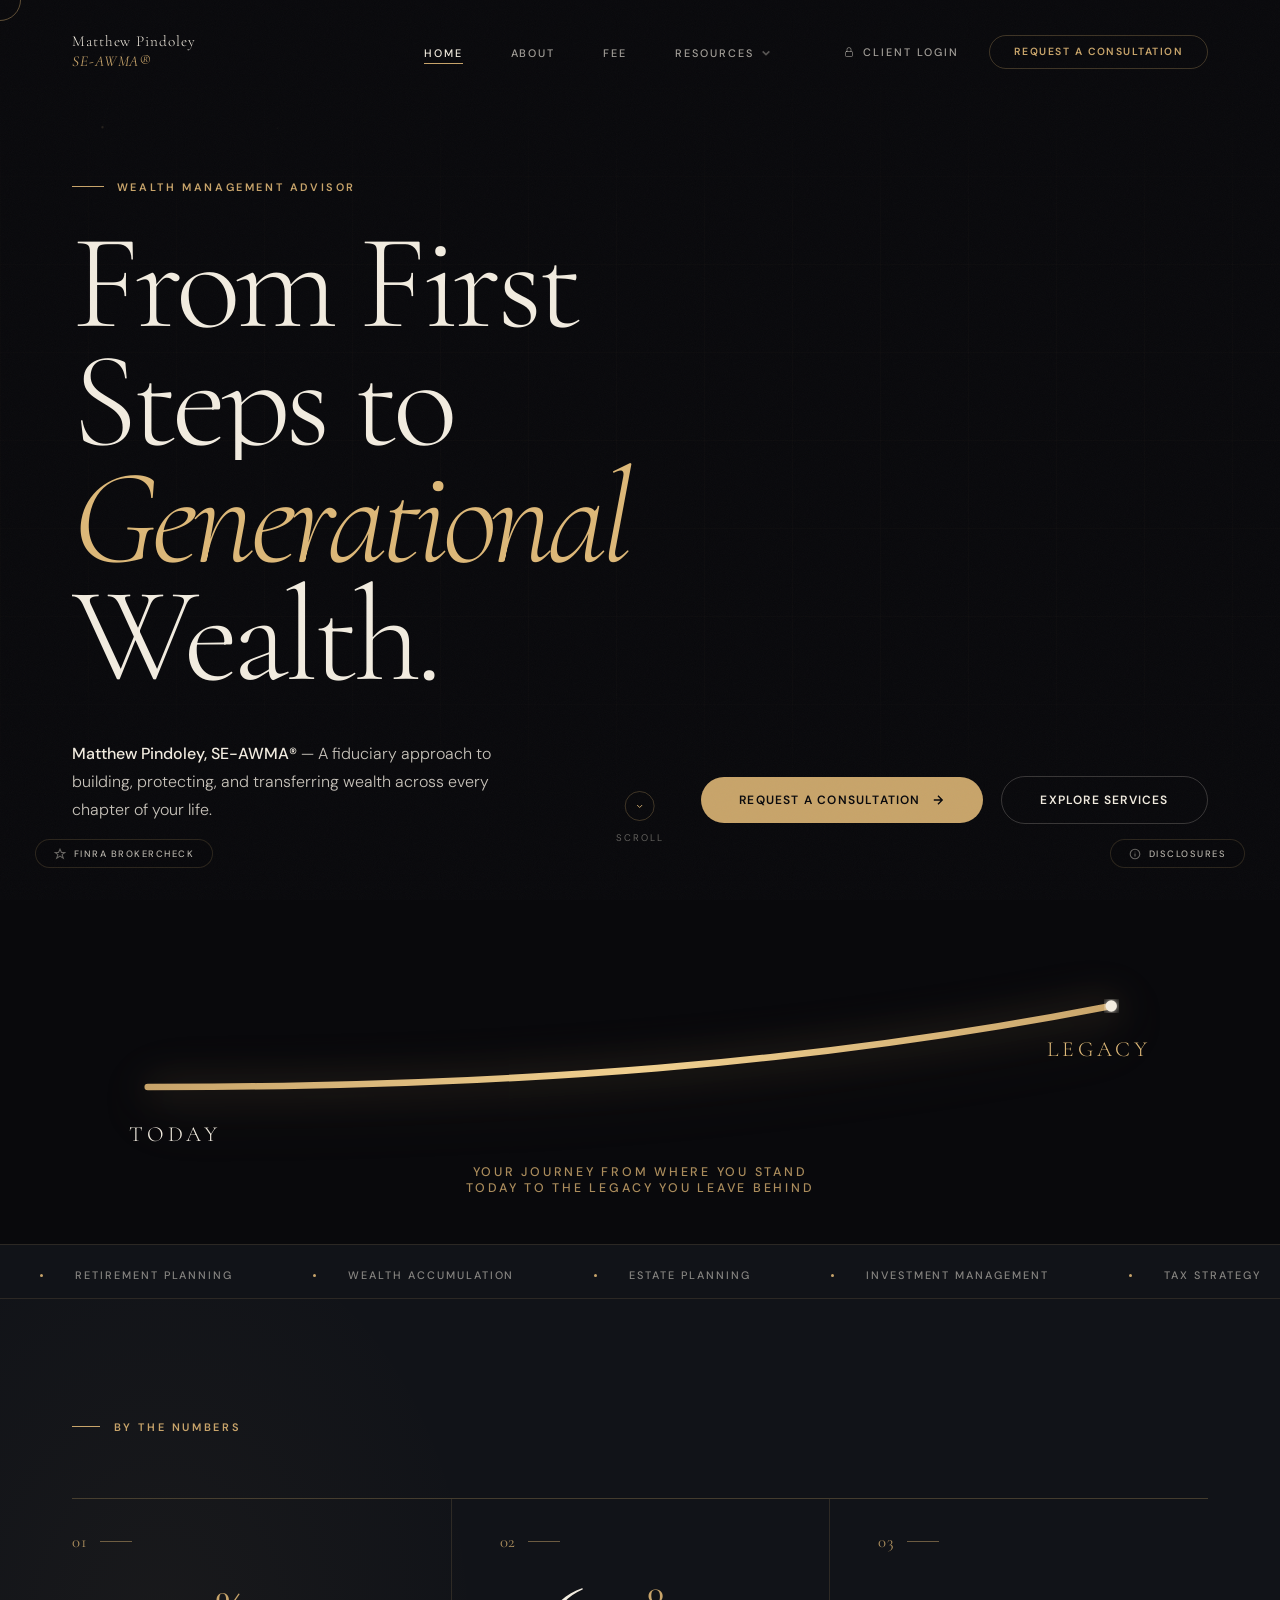
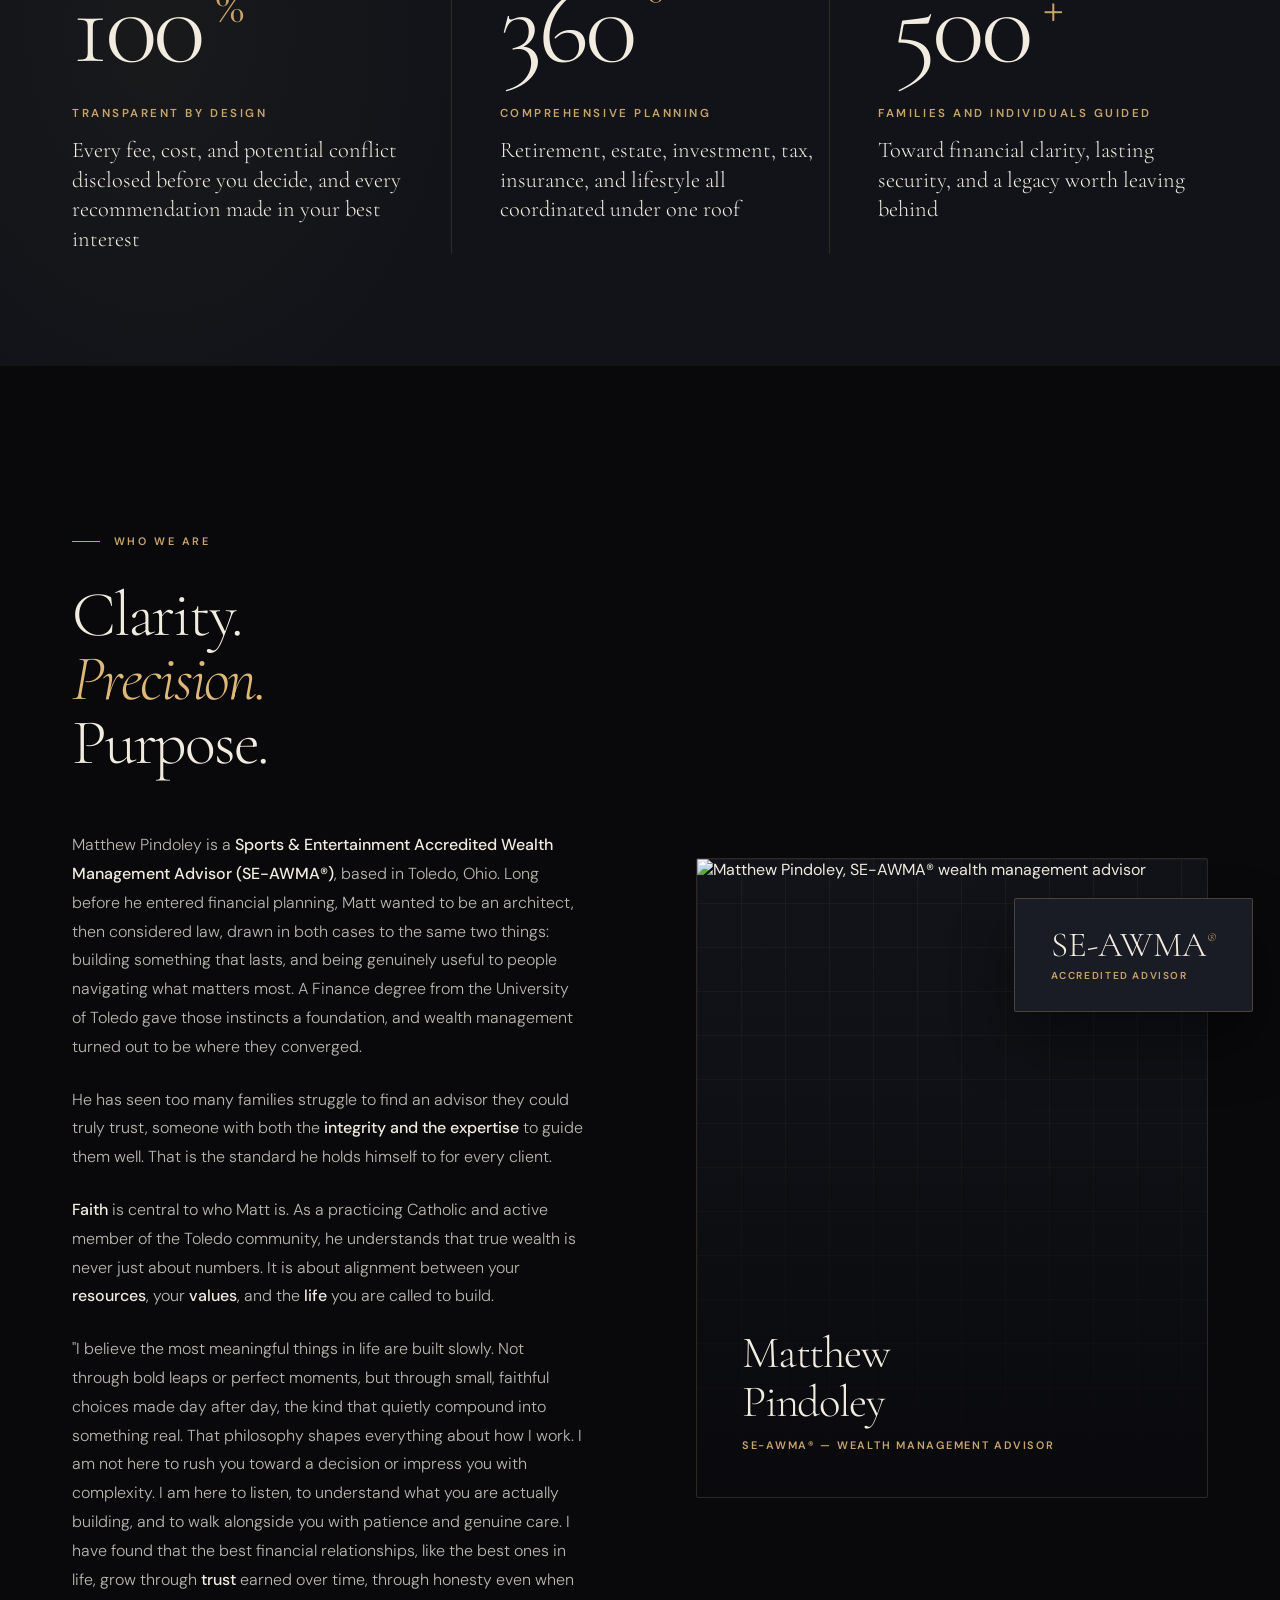
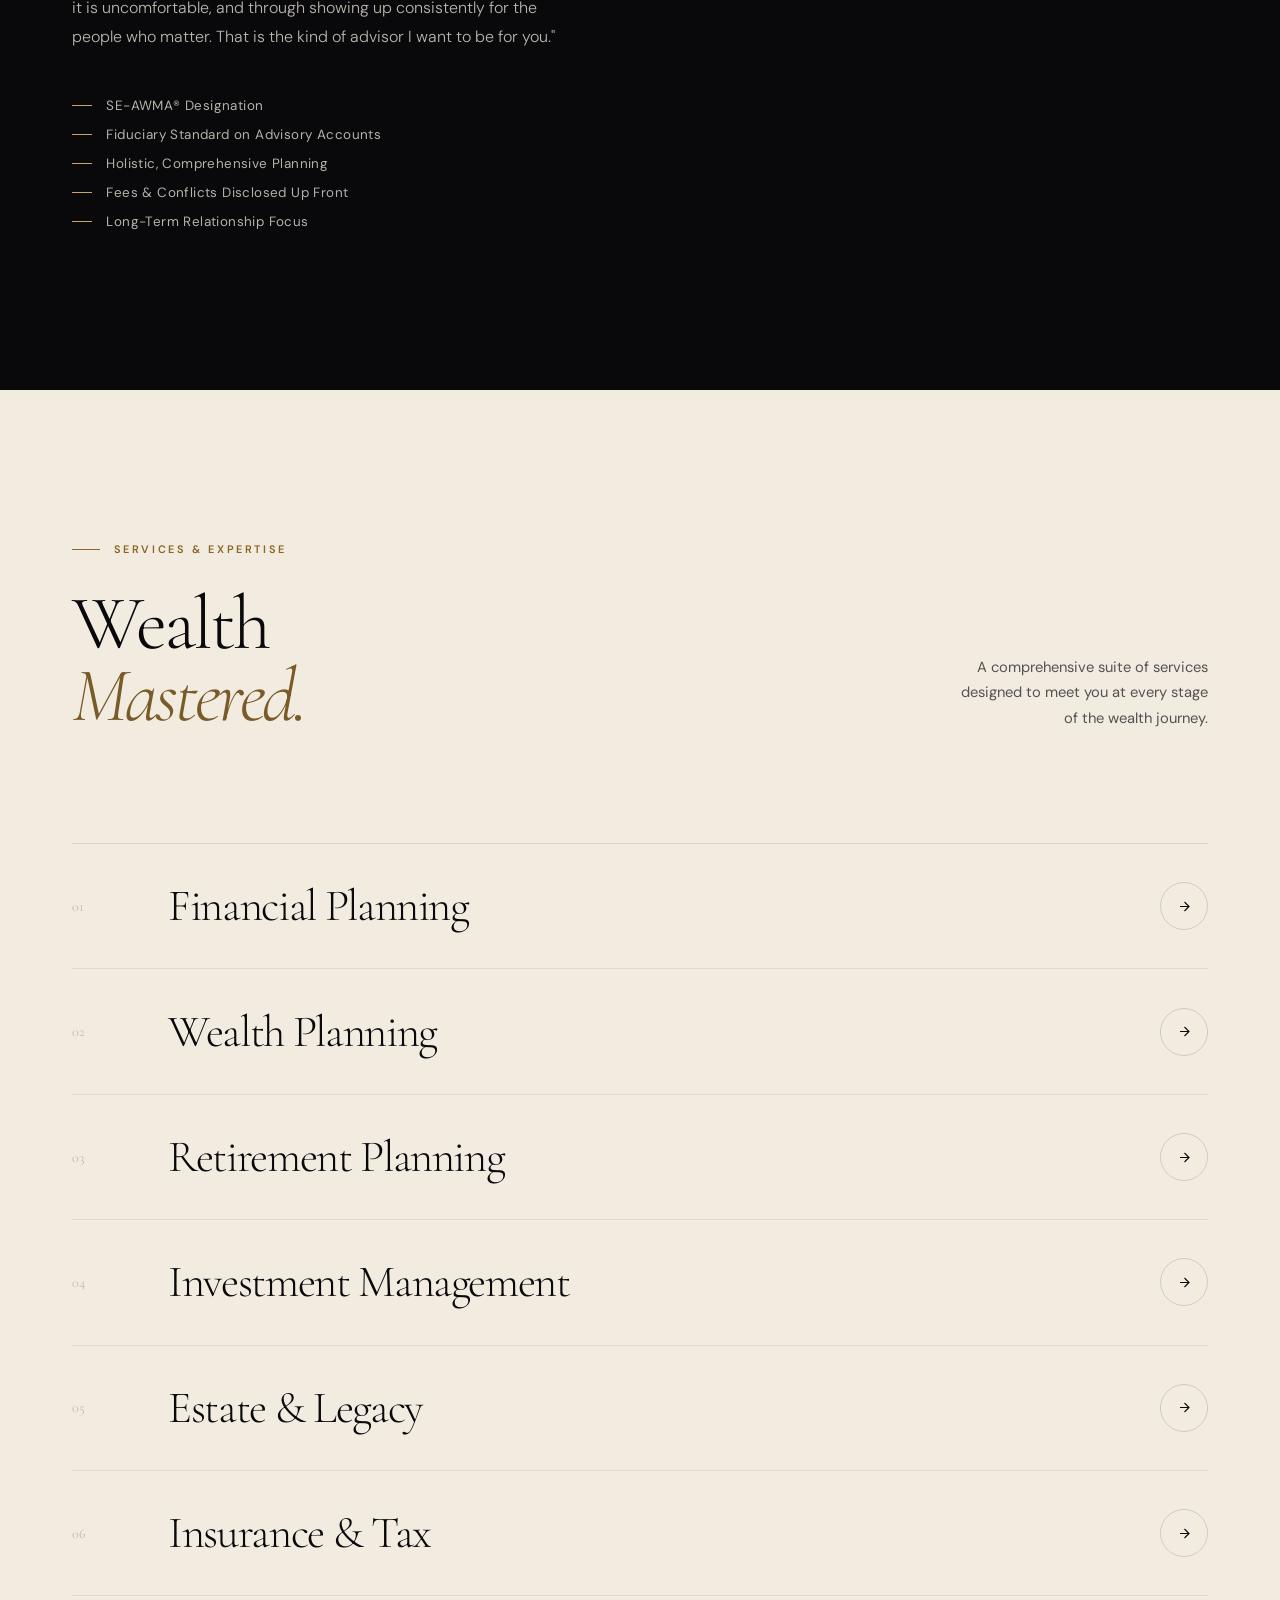
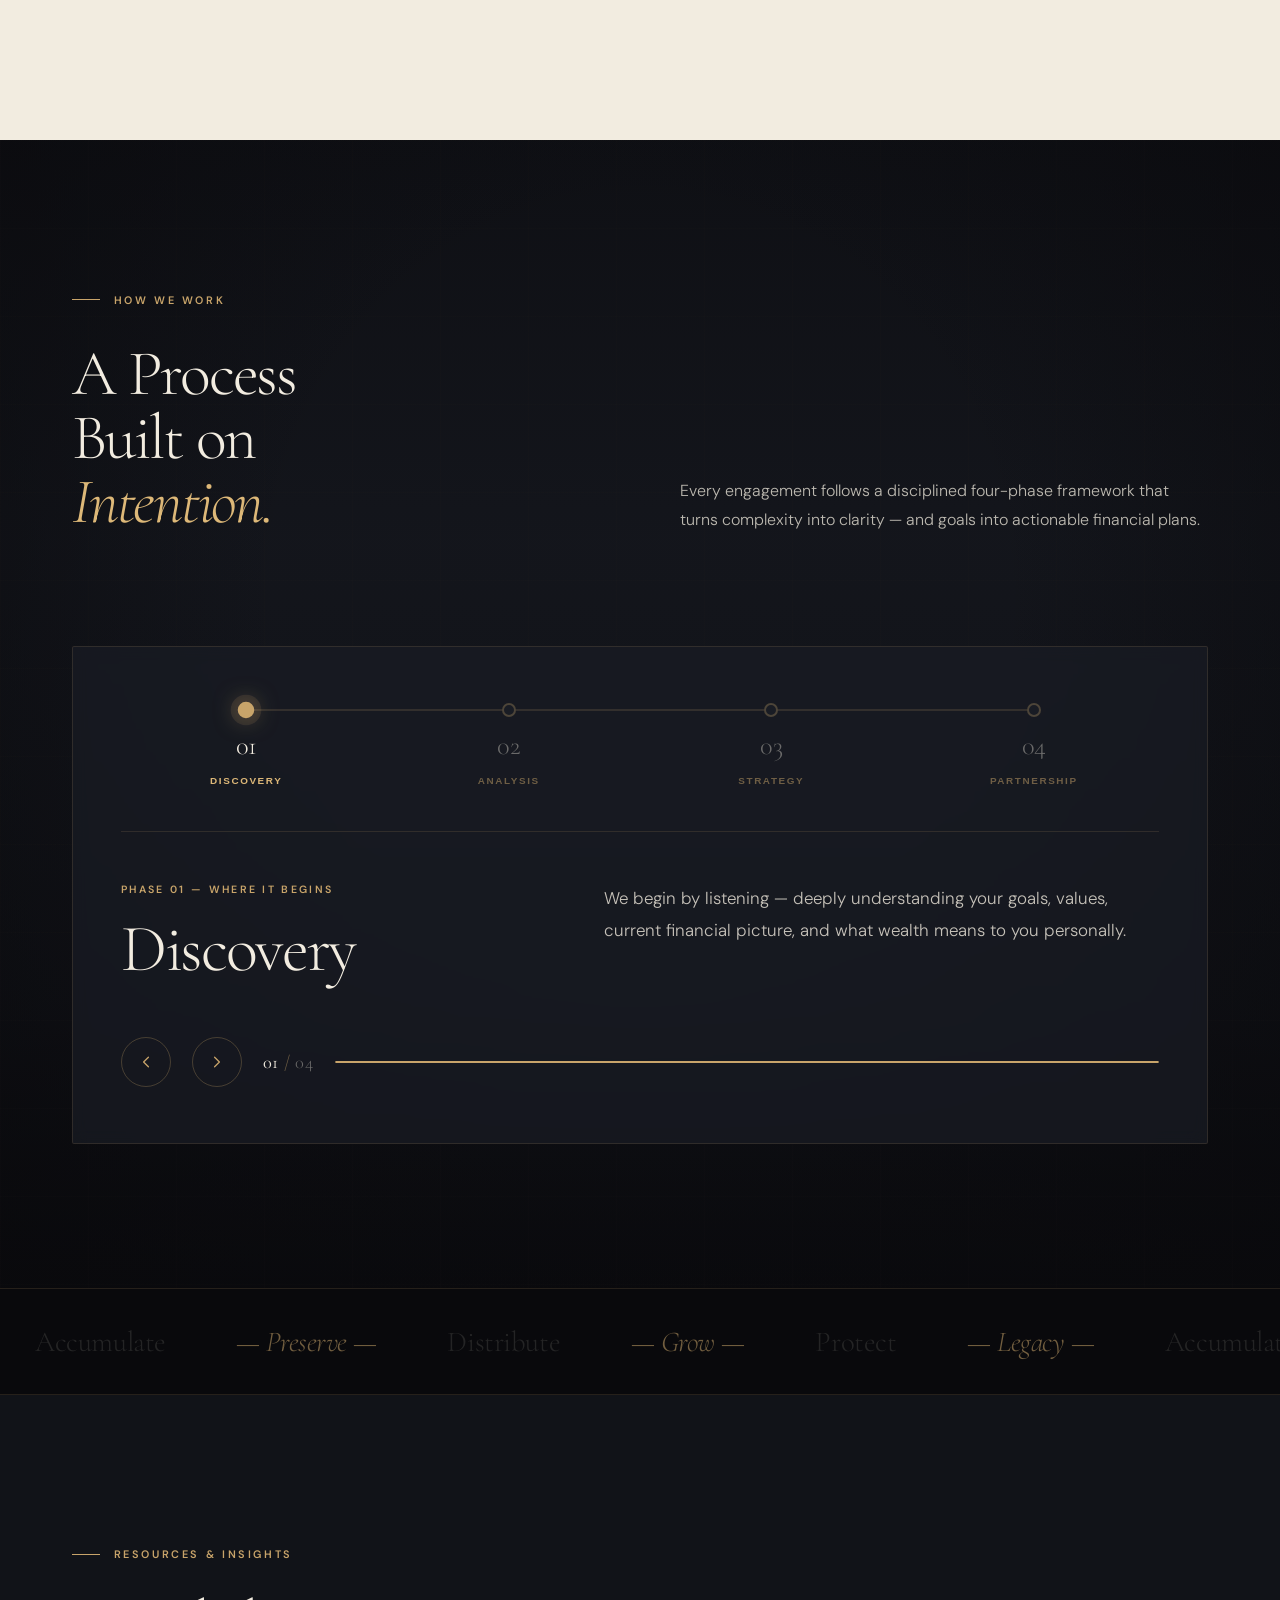
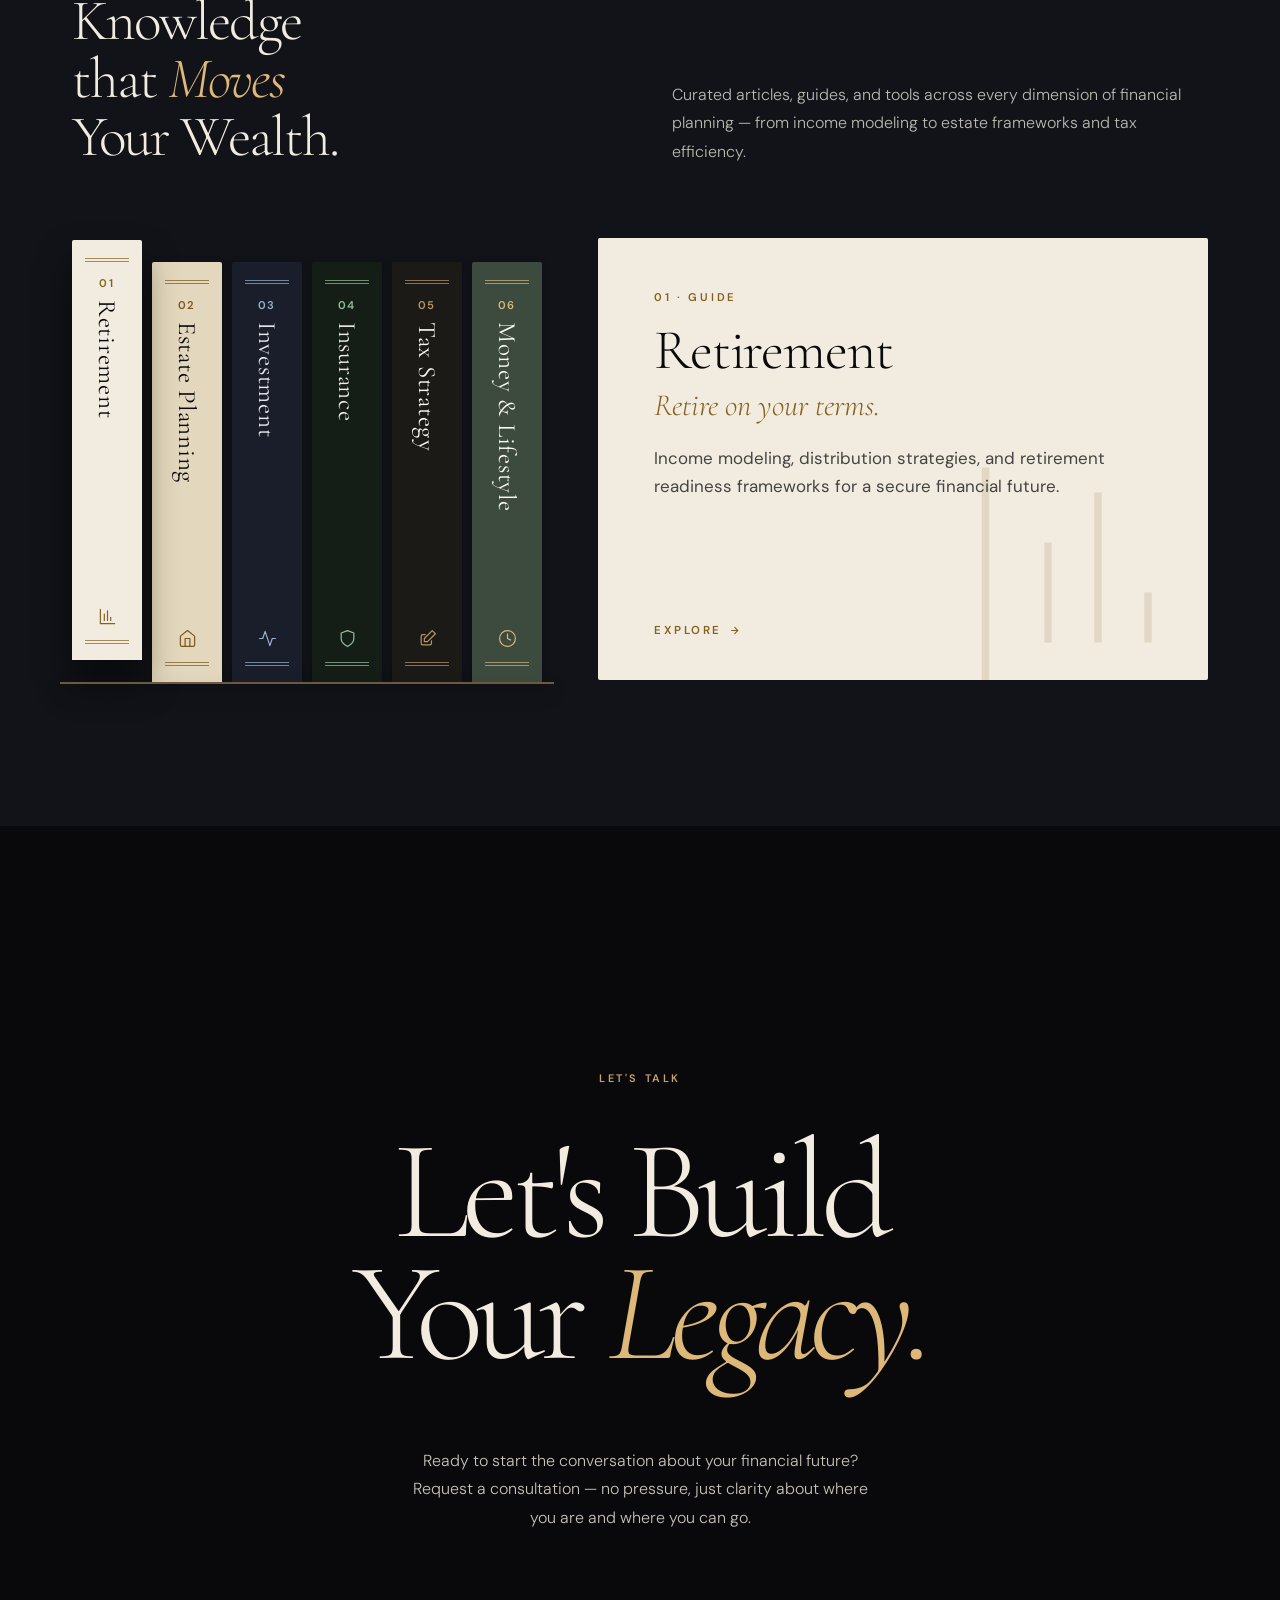
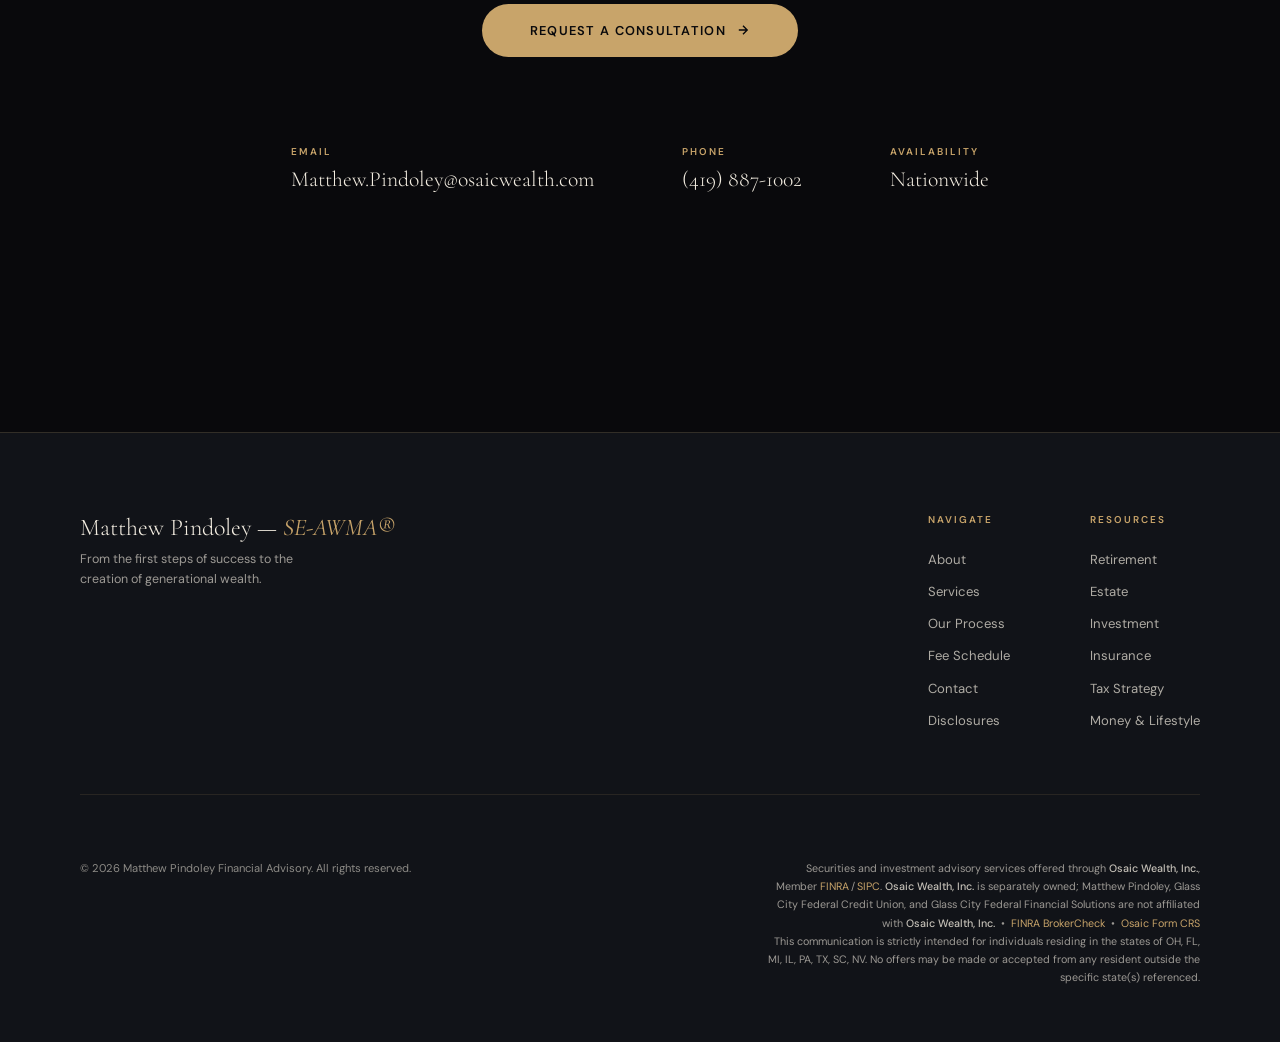
==== commit 0ccc711c: "Guide shelf: keep long titles clear of their icons The books became links in the previous commit, so" ====
--- a/index.html
+++ b/index.html
@@ -1299,7 +1299,7 @@
 #resources .rs-shelf{display:flex;align-items:flex-end;gap:10px;height:420px;position:relative}
 #resources .rs-shelf::after{content:'';position:absolute;left:-12px;right:-12px;bottom:-2px;height:2px;
   background:rgba(200,164,106,.5);box-shadow:0 8px 18px rgba(0,0,0,.45)}
-#resources .rs-spine{flex:1;min-width:0;height:100%;margin:0;padding:0;border:0;border-radius:2px 2px 0 0;cursor:pointer;
+#resources .rs-spine{flex:1;min-width:0;height:100%;margin:0;padding:0;border:0;line-height:normal;border-radius:2px 2px 0 0;cursor:pointer;
   background:var(--gbg);color:var(--gfg);display:flex;flex-direction:column;align-items:center;
   box-shadow:0 2px 8px rgba(0,0,0,.25);transition:transform .55s var(--e1),box-shadow .55s}
 #resources .rs-spine[aria-current="true"]{transform:translateY(-22px);box-shadow:0 22px 34px rgba(0,0,0,.5)}
@@ -1384,7 +1384,7 @@
   /* ── Guide library: a smaller shelf, the guide opens below ── */
   #resources .rs-hd{margin-bottom:3rem}
   #resources .rs-lib{row-gap:1.6rem}
-  #resources .rs-shelf{height:220px;gap:6px}
+  #resources .rs-shelf{height:236px;gap:6px}
   #resources .rs-spine{flex:1 1 0}
   #resources .rs-shelf::after{left:-8px;right:-8px;box-shadow:0 6px 14px rgba(0,0,0,.45)}
   #resources .rs-spine{box-shadow:0 2px 6px rgba(0,0,0,.25)}
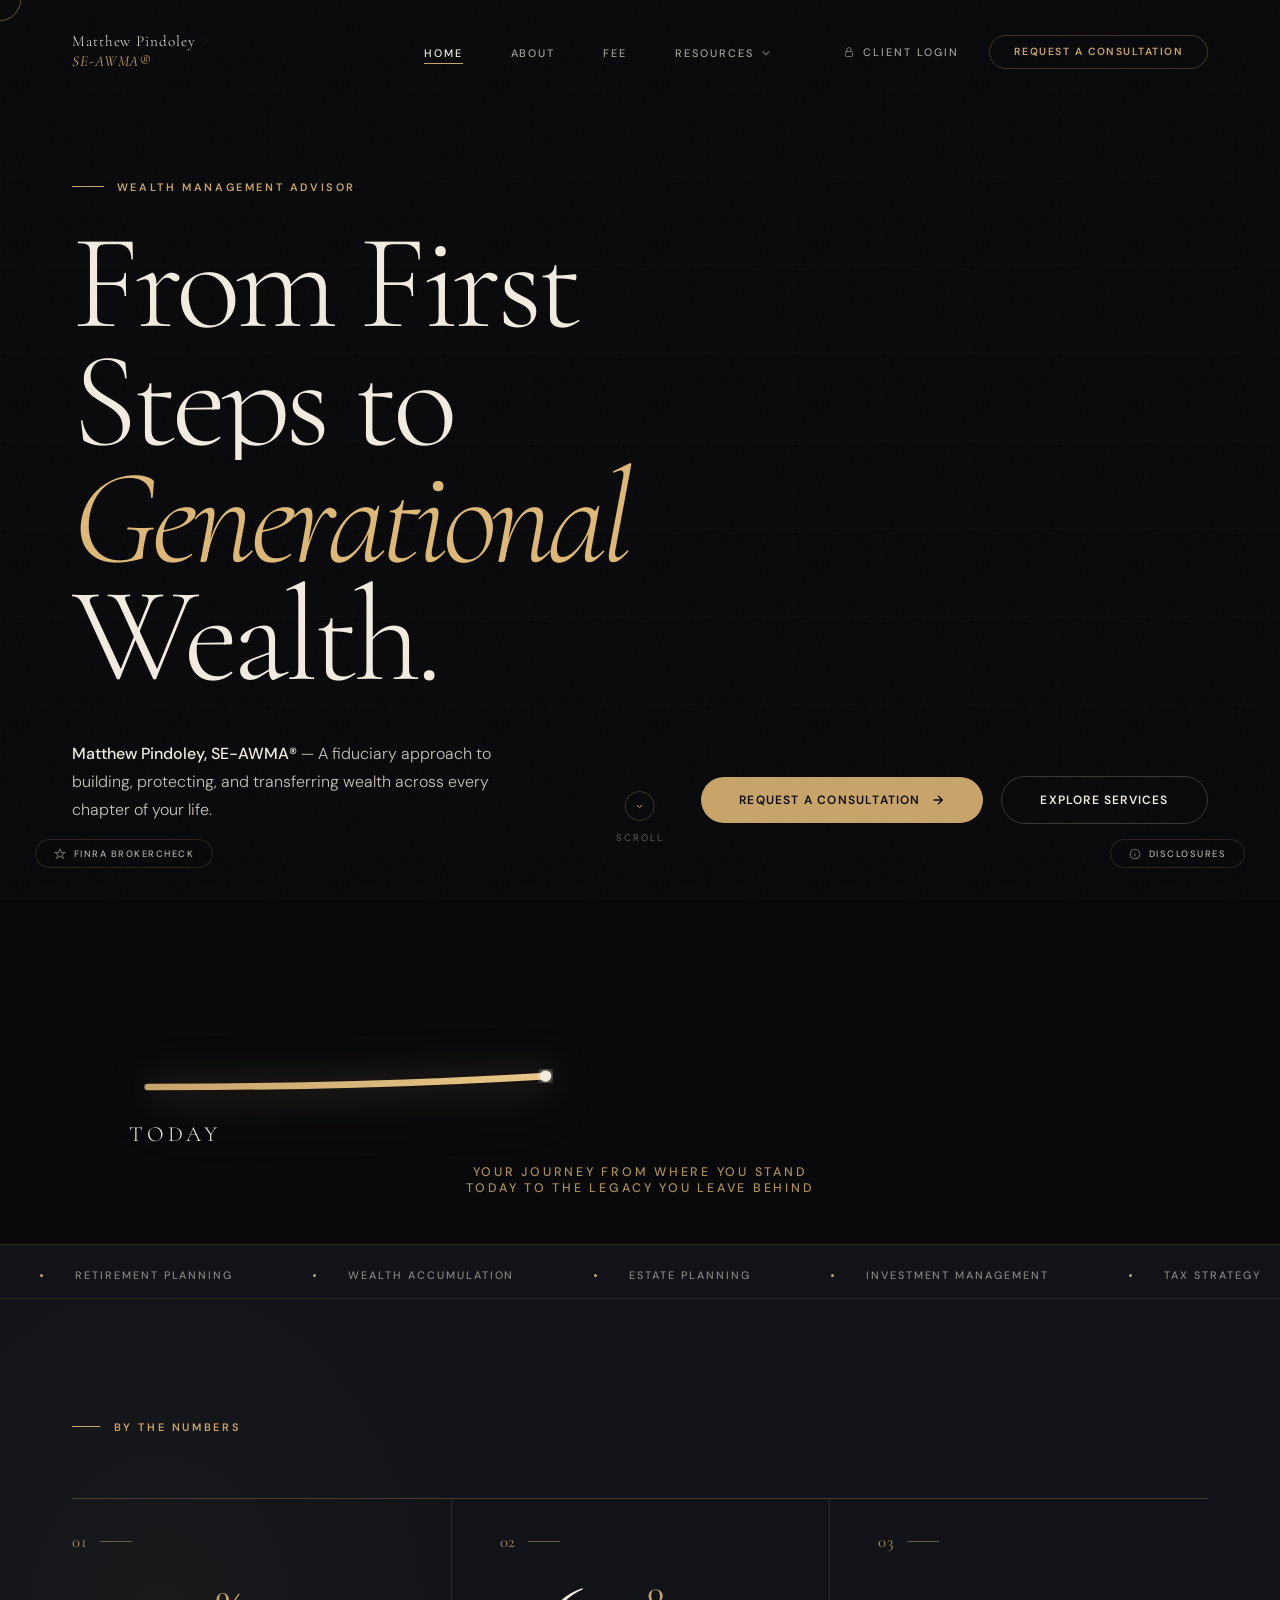
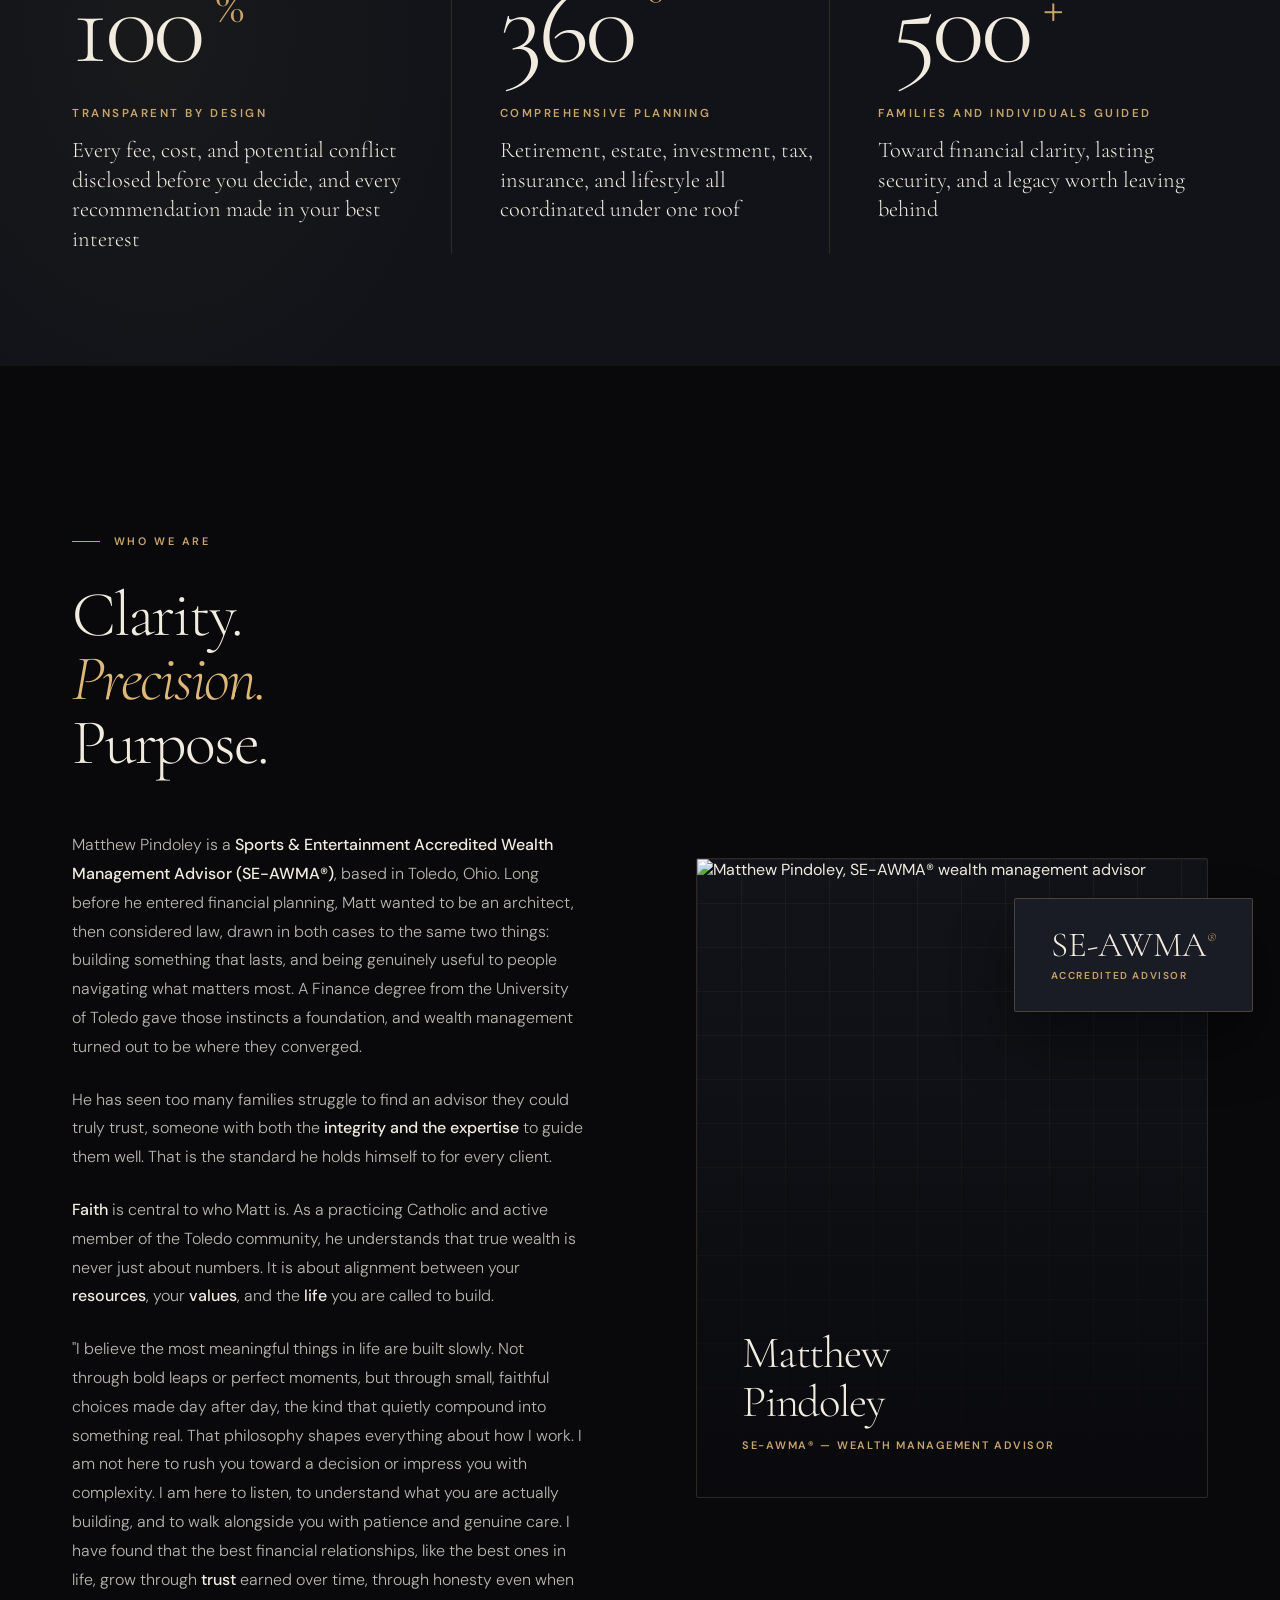
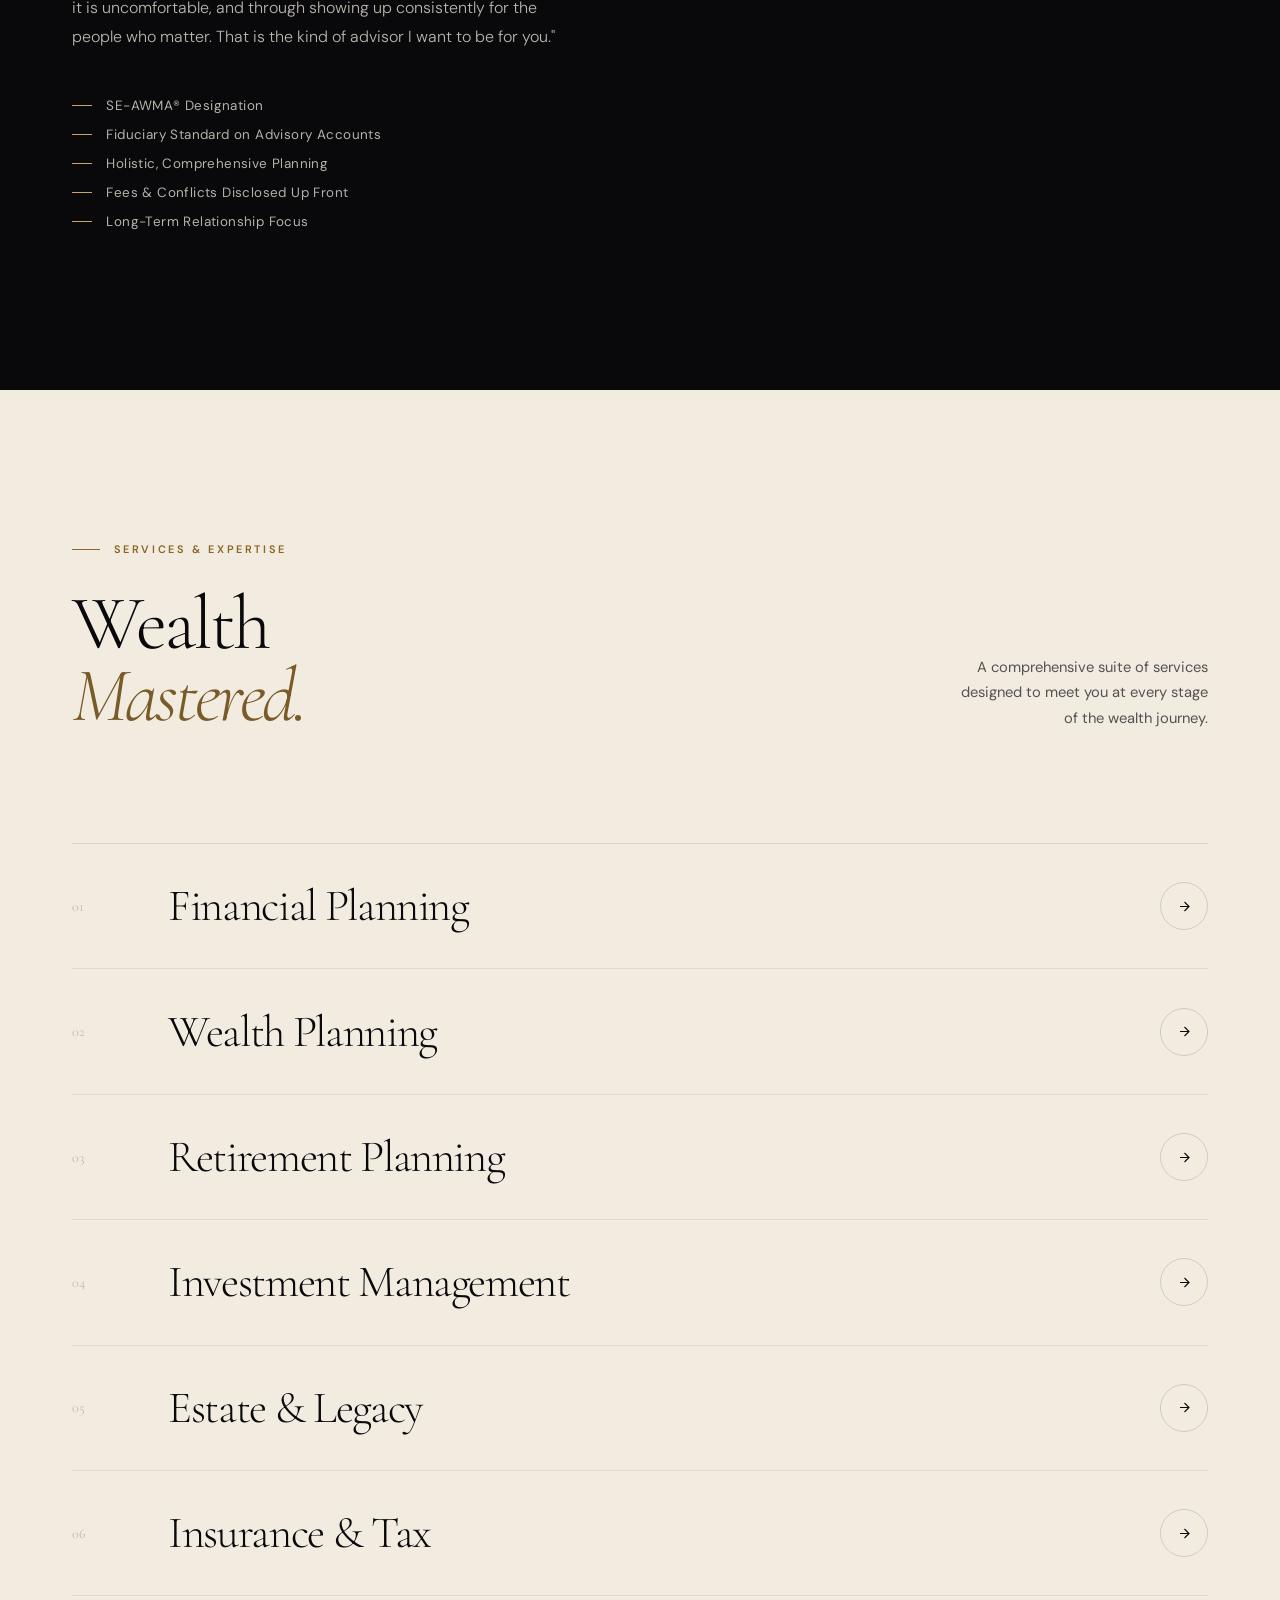
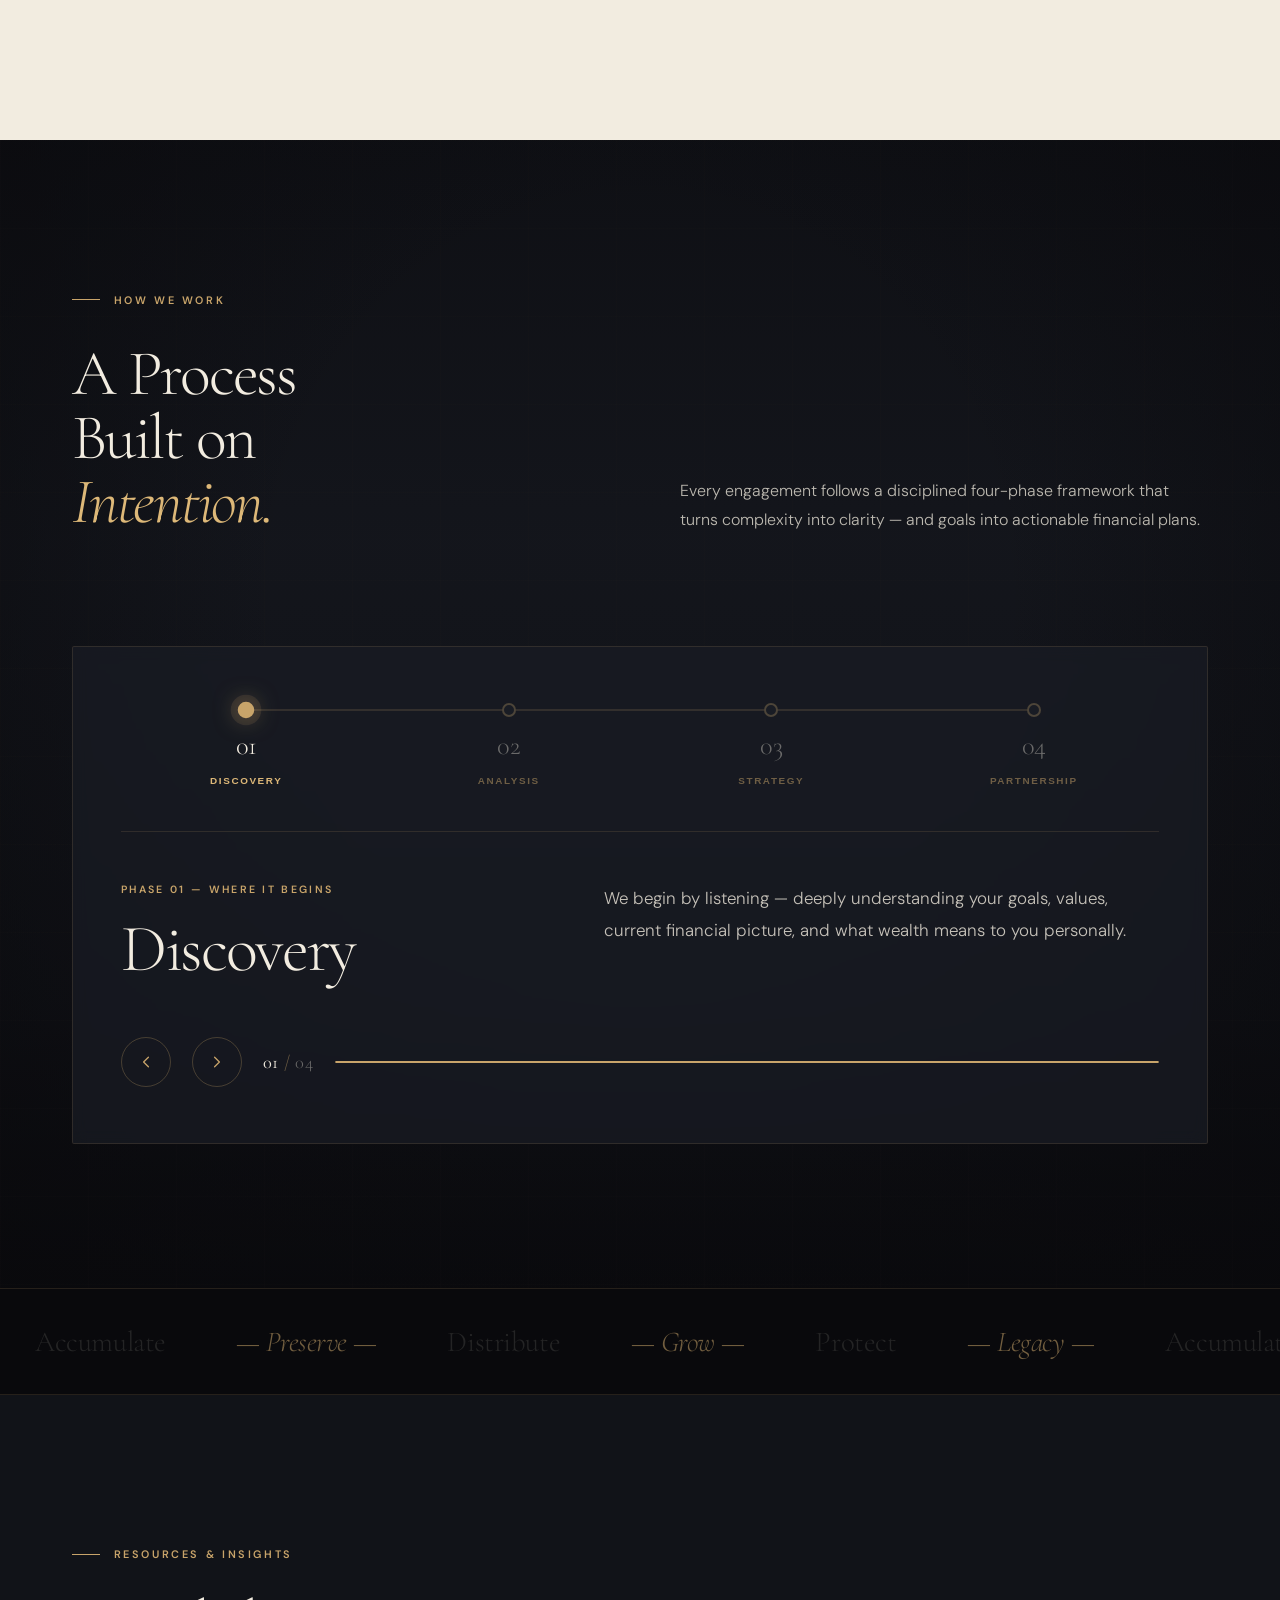
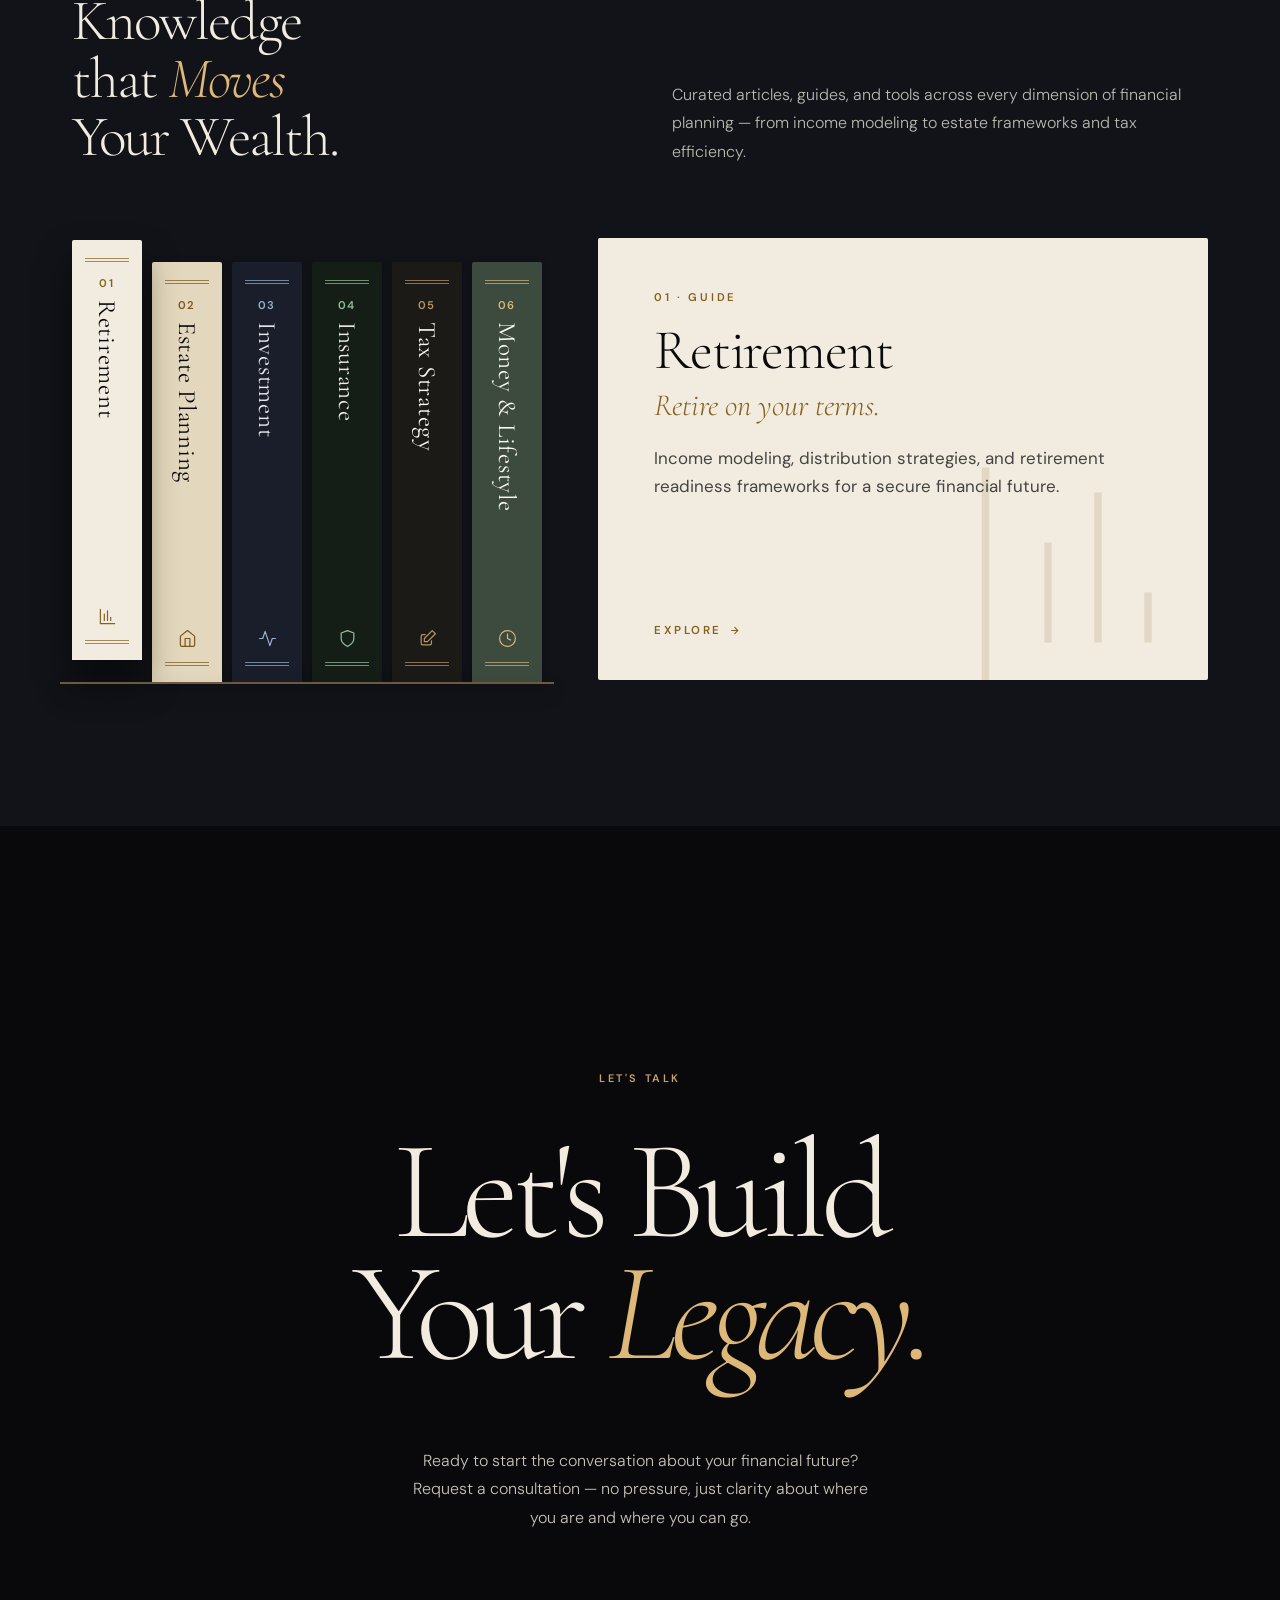
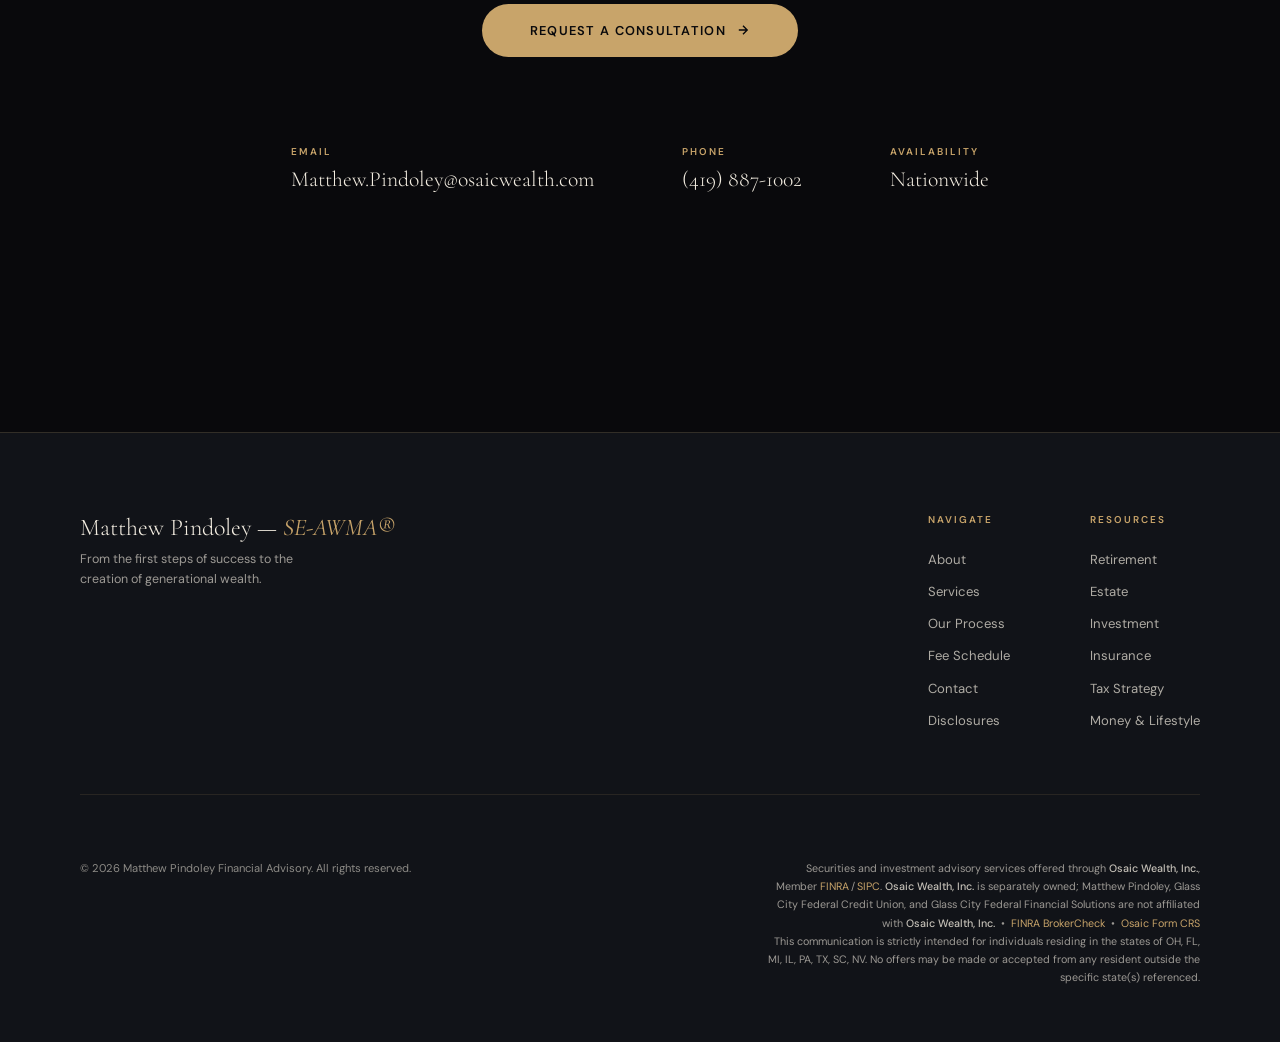
==== commit f835eea5: "Background videos play for every visitor, including with Reduce Motion With Reduce Motion turned on " ====
--- a/index.html
+++ b/index.html
@@ -2515,7 +2515,8 @@
 </script>
 
 <script>
-/* PROCESS + CONTACT VIDEOS — load and play only as they approach the screen */
+/* PROCESS + CONTACT VIDEOS — fetched as they approach the screen, played while on it
+   (like the hero, they play for every visitor) */
 (function(){
   const pv = document.getElementById('process-video');
   if(pv){
@@ -2525,15 +2526,23 @@
   }
   const vids = [pv, document.getElementById('ct-bg')].filter(Boolean);
   if(!vids.length) return;
-  const reduced = window.__prefersReduced;
   const play = v => { const p = v.play(); if(p) p.catch(()=>{}); };
-  // with reduced motion only the still poster loads
-  const near = v => { __bgVideo(v, v.dataset.cld, !reduced); if(!reduced) play(v); };
-  if(!('IntersectionObserver' in window)){ vids.forEach(near); return; }
-  const vio = new IntersectionObserver(es => es.forEach(e => {
-    if(e.isIntersecting){ near(e.target); vio.unobserve(e.target); }
+  const ready = v => { if(v.dataset.on) return; v.dataset.on = '1'; v.preload = 'auto'; __bgVideo(v, v.dataset.cld, true); };
+  if(!('IntersectionObserver' in window)){ vids.forEach(v => { ready(v); play(v); }); return; }
+  // start fetching well before the section arrives...
+  const near = new IntersectionObserver(es => es.forEach(e => {
+    if(e.isIntersecting){ ready(e.target); near.unobserve(e.target); }
   }), {rootMargin:'600px 0px'});
-  vids.forEach(v => vio.observe(v));
+  // ...and play while any of it is on screen (some phones won't start a video that isn't)
+  const seen = new IntersectionObserver(es => es.forEach(e => {
+    const v = e.target; v.dataset.seen = e.isIntersecting ? '1' : '';
+    if(e.isIntersecting){ ready(v); play(v); } else v.pause();
+  }));
+  vids.forEach(v => {
+    near.observe(v); seen.observe(v);
+    // if play was asked for before there was anything to show, ask again once there is
+    v.addEventListener('canplay', () => { if(v.dataset.seen && v.paused) play(v); });
+  });
 })();
 </script>
 
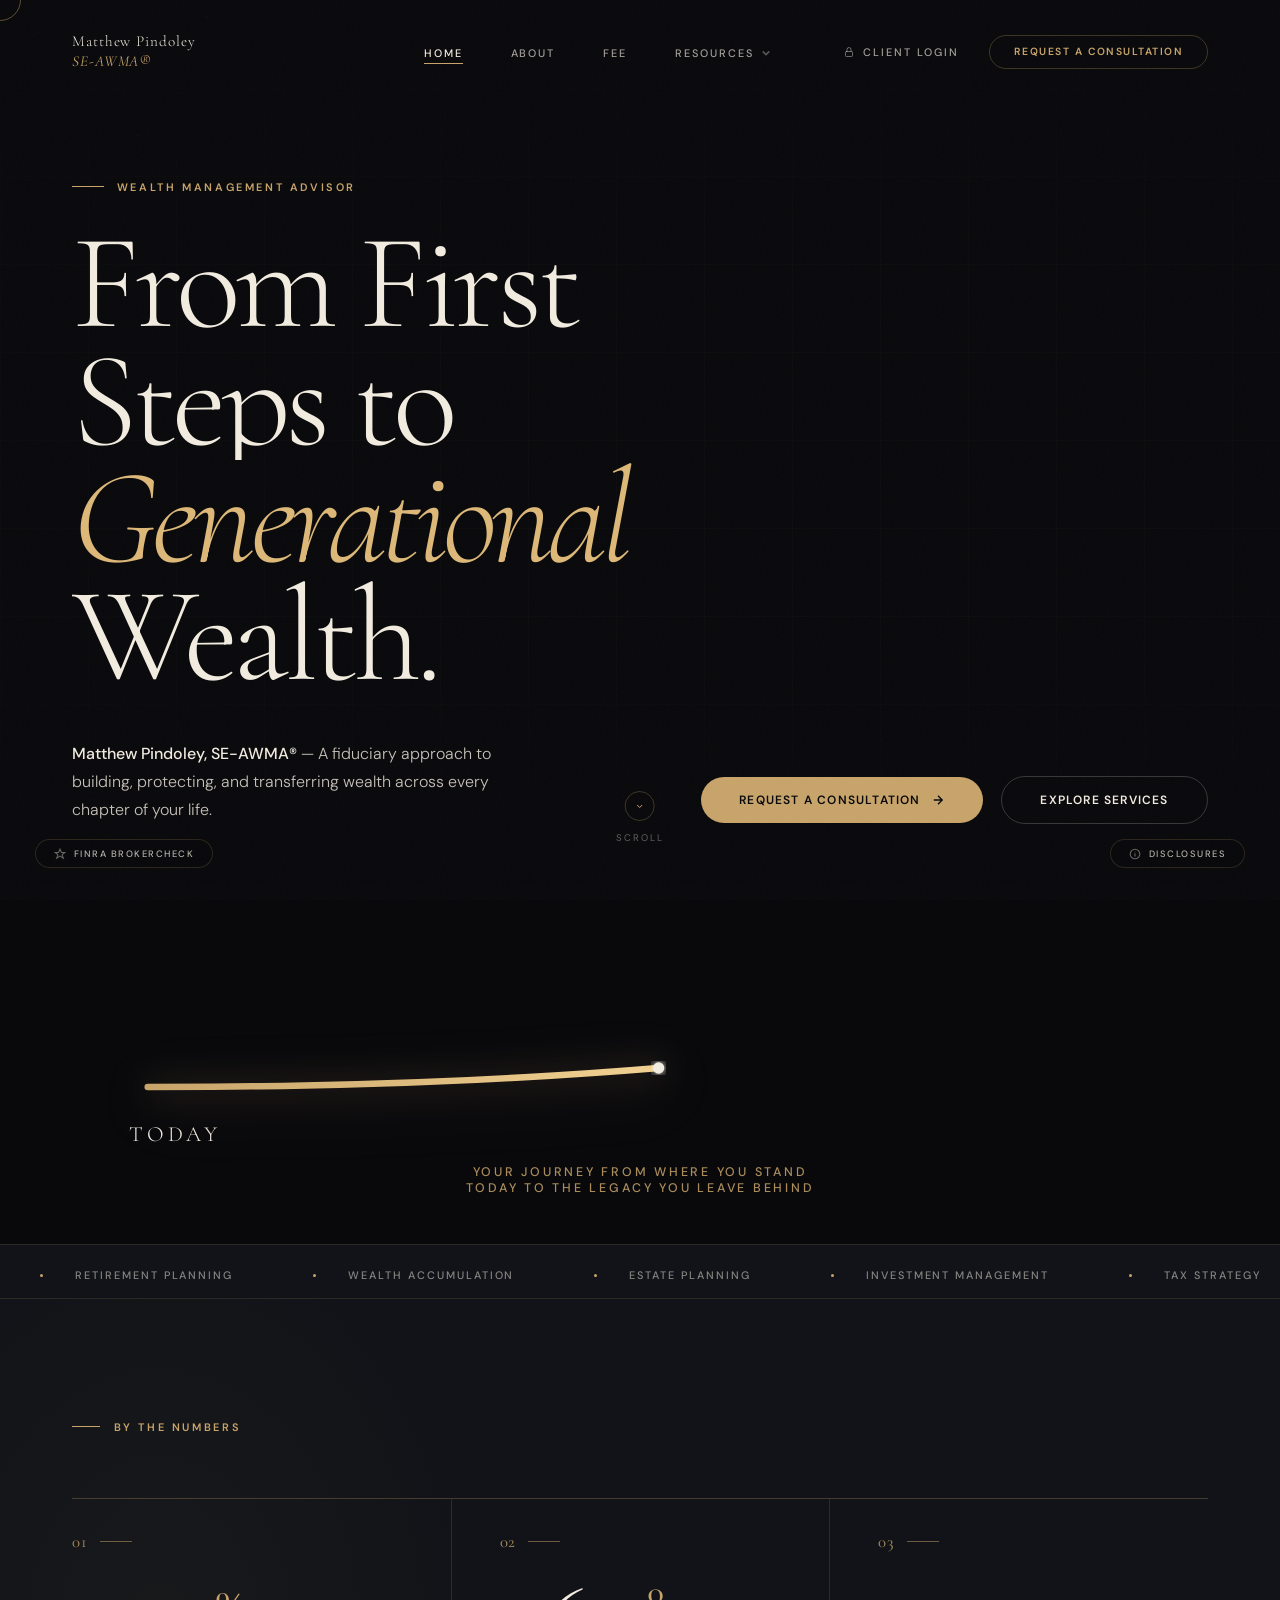
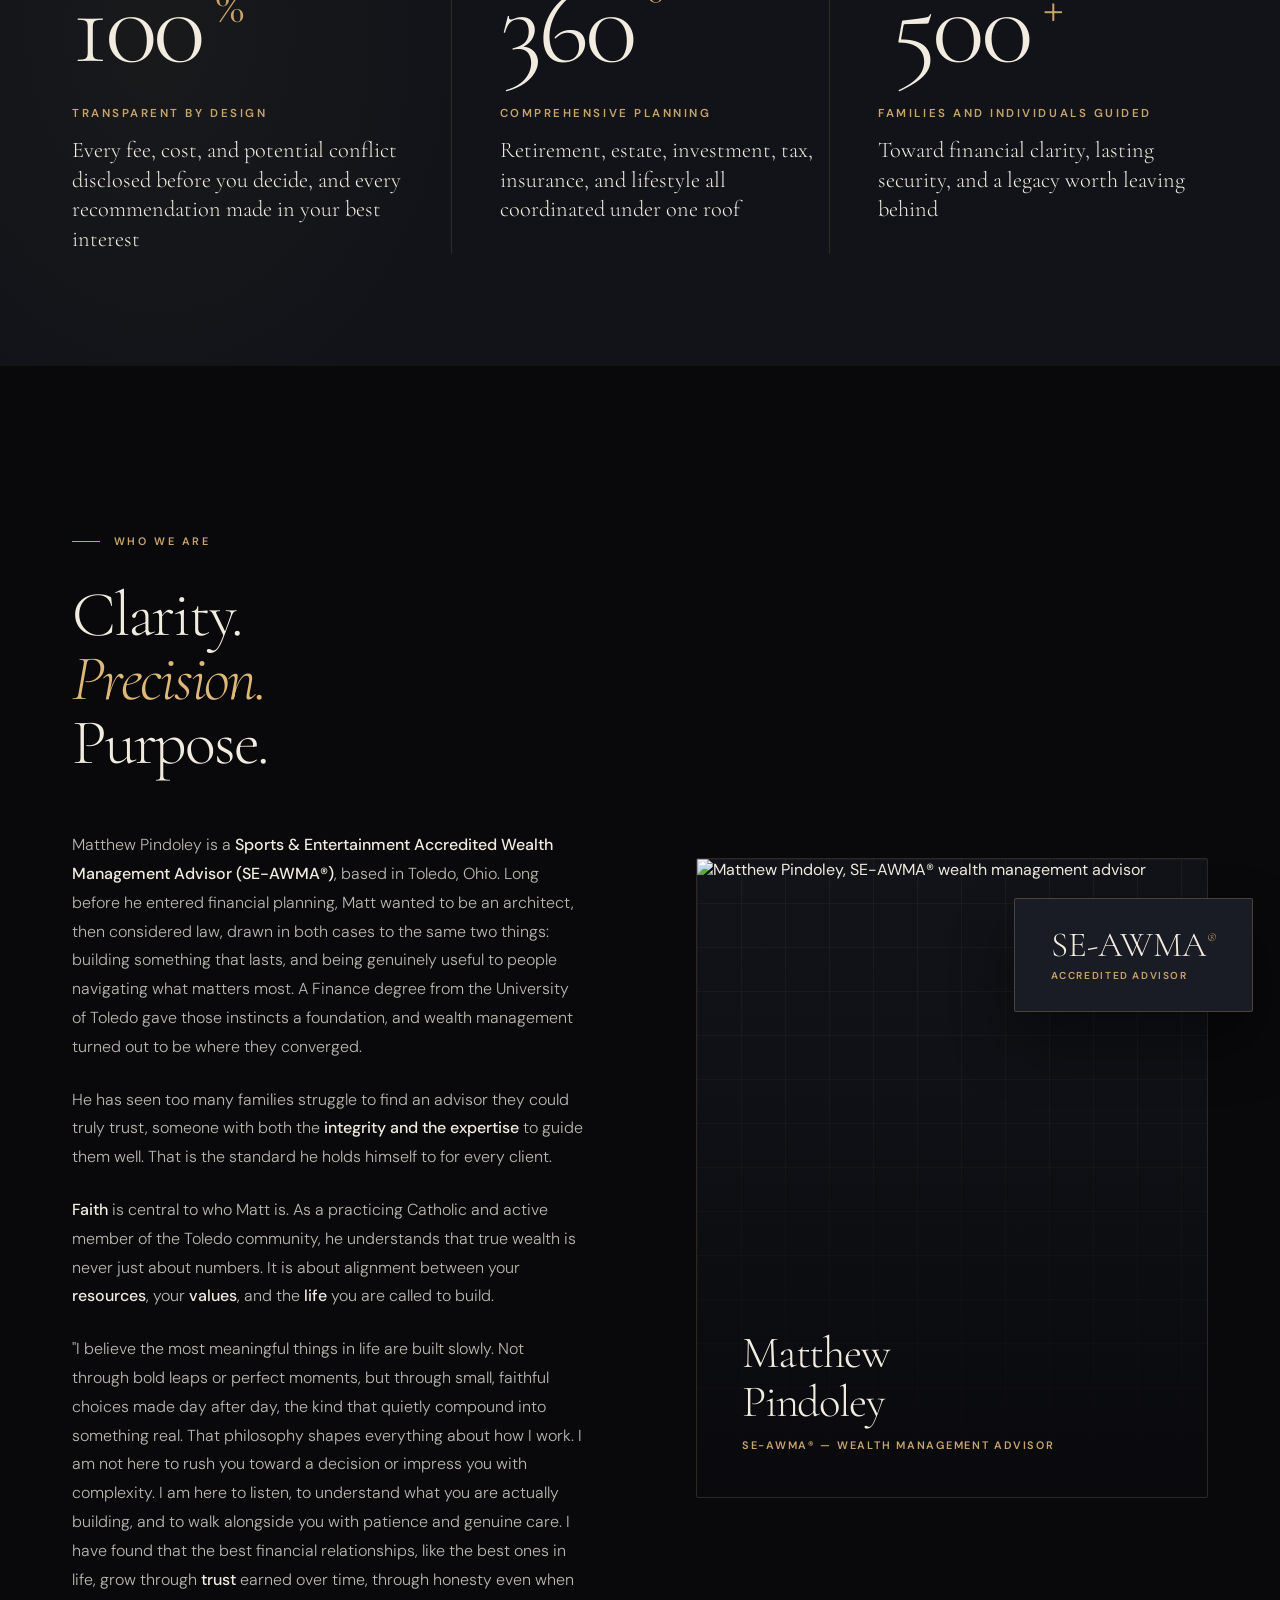
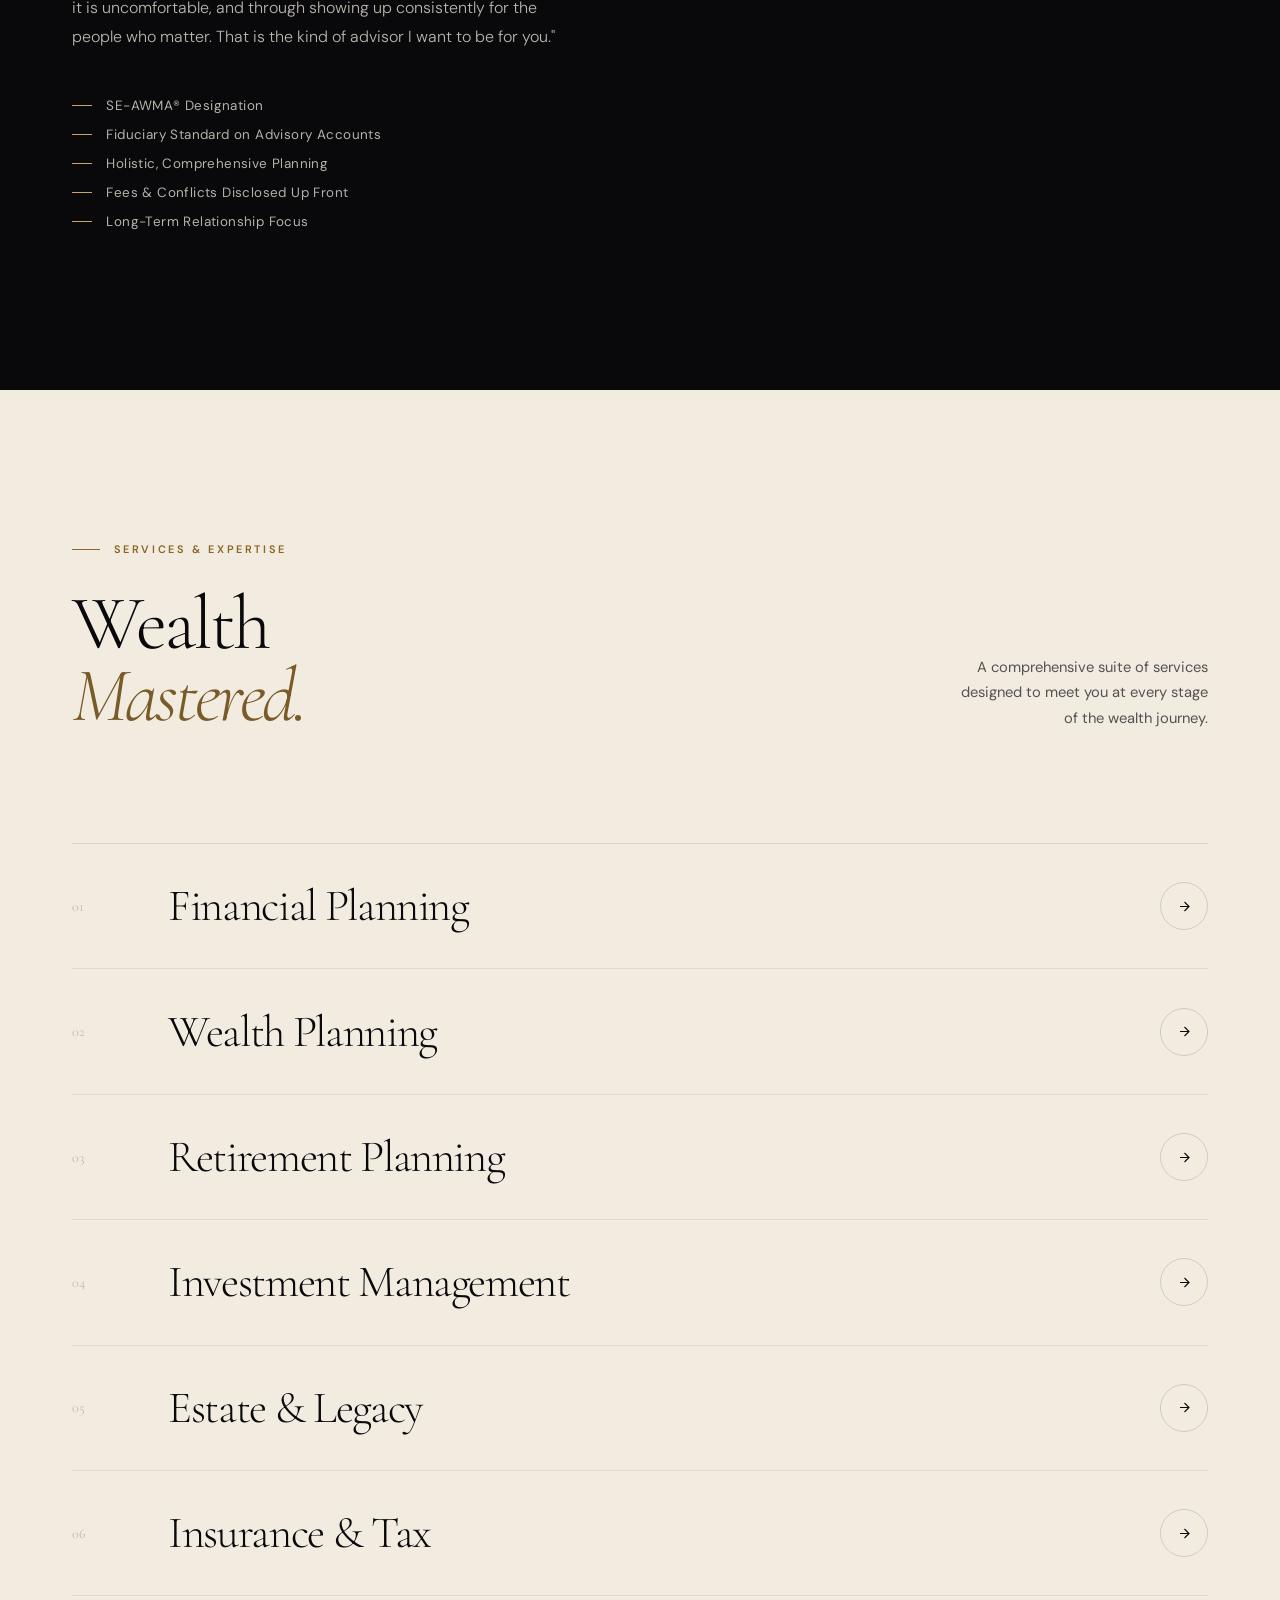
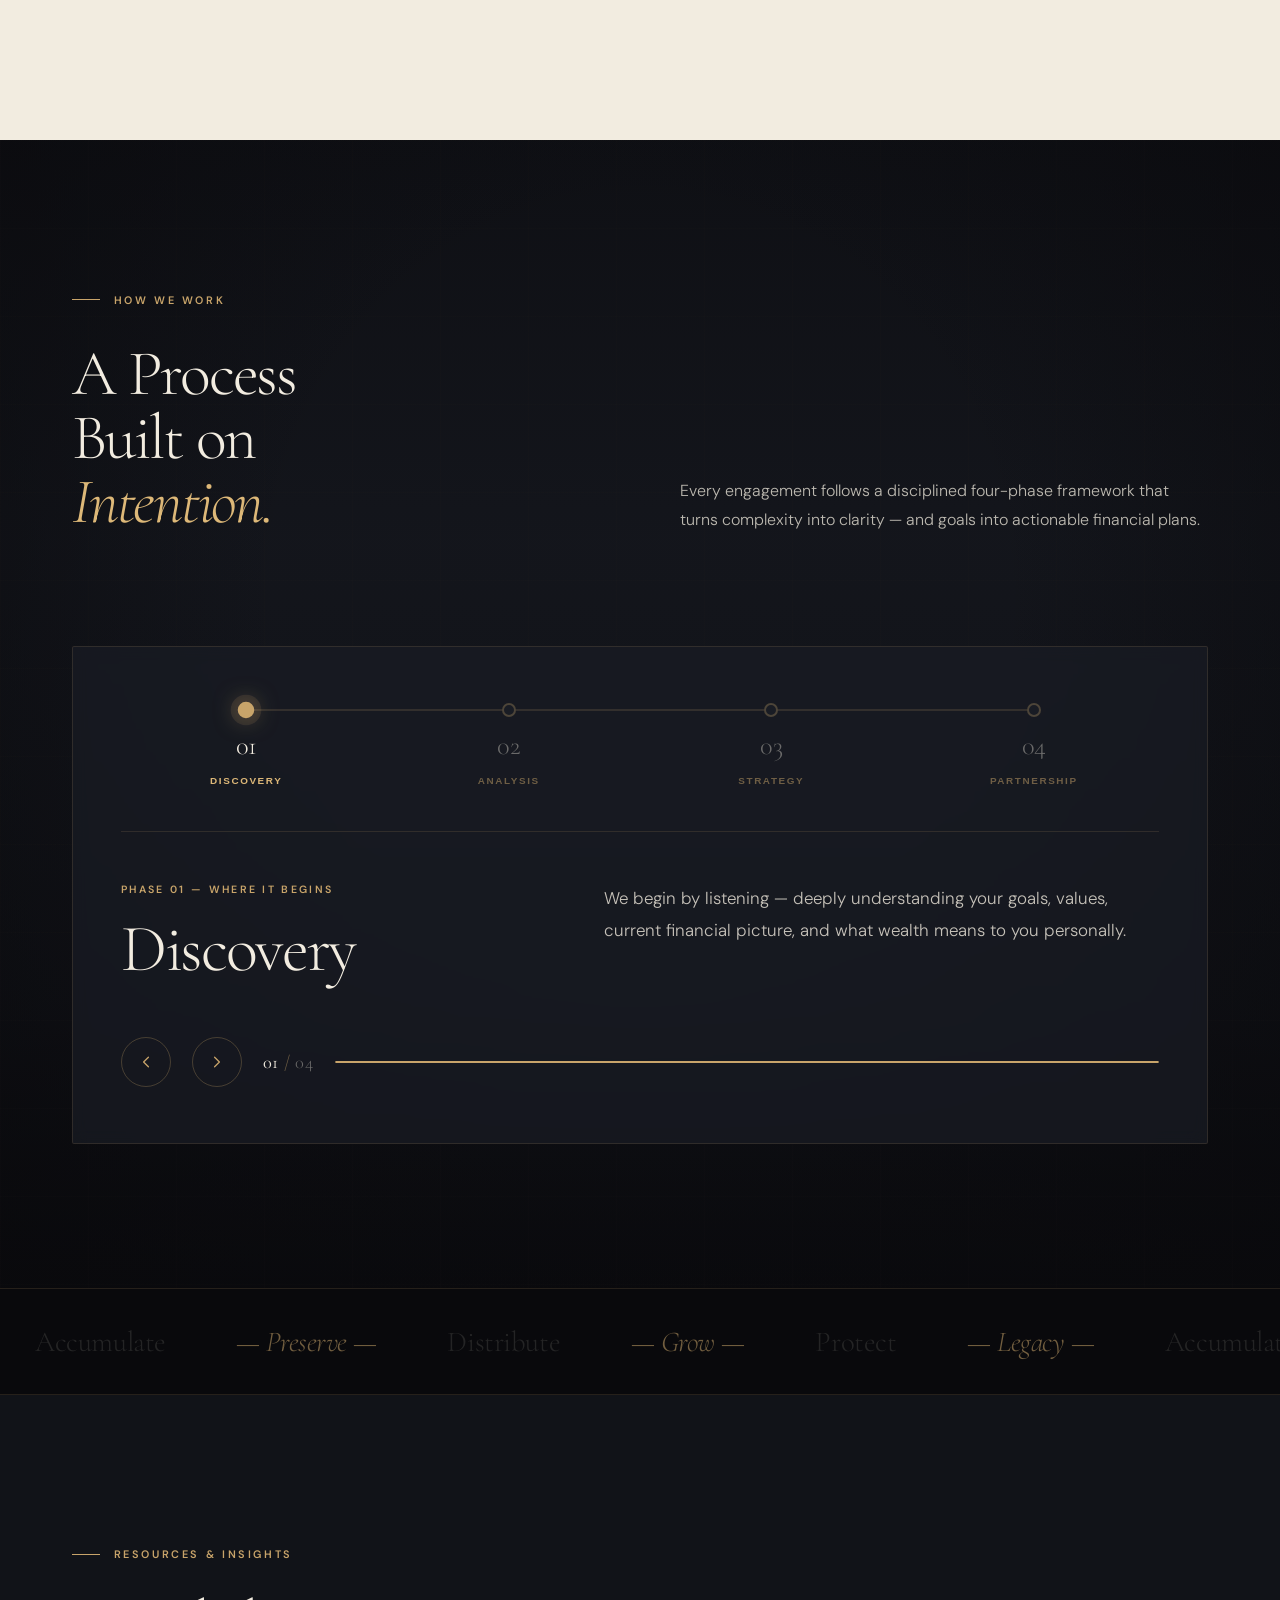
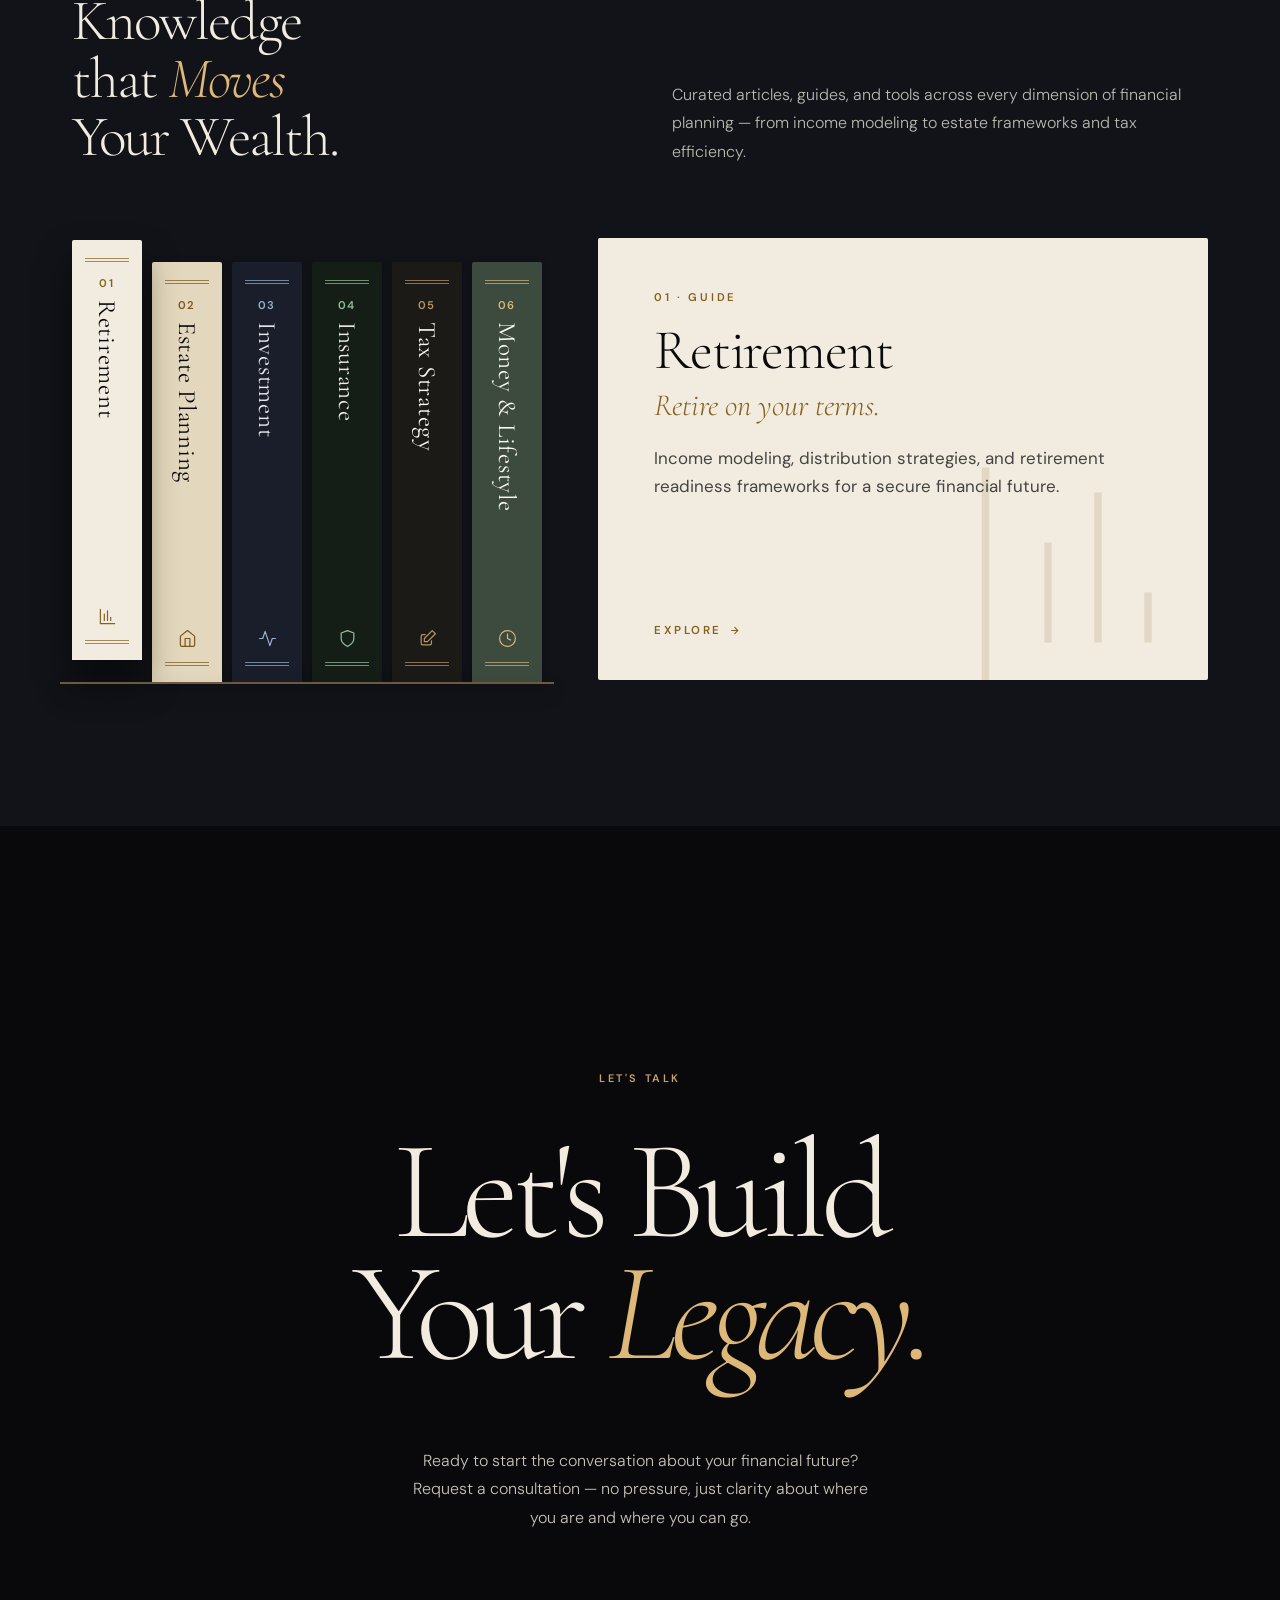
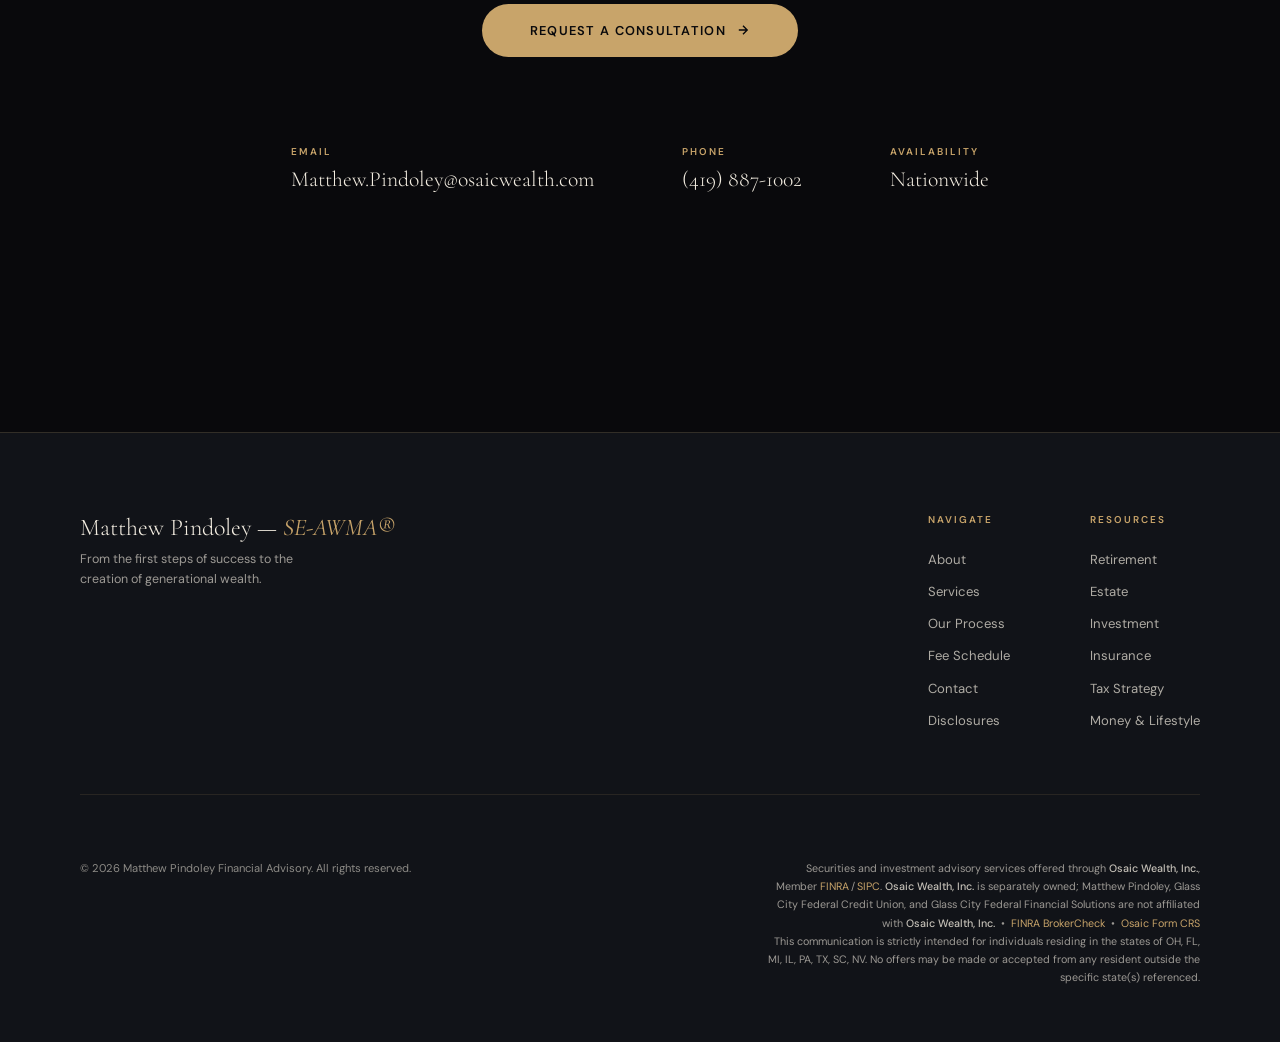
==== commit c92919c3: "Play the counting intro on every arrival and reload The intro (0 to 100%) used to play once per brow" ====
--- a/index.html
+++ b/index.html
@@ -2106,9 +2106,16 @@
 function dismissLoader(){if(ld)ld.style.display='none';revealHeadline();}
 /* Failsafe — the headline must appear even if anything below stalls */
 setTimeout(revealHeadline,4200);
-let alreadyVisited=false;try{alreadyVisited=sessionStorage.getItem('mp_seen')==='1';}catch(e){}
-if(prefersReduced||alreadyVisited){
-  /* Returning in the same session, or motion-reduced: skip straight to content */
+/* The counting intro plays whenever someone arrives at the site or reloads the page
+   (with Reduce Motion too: it is a count, and its exit becomes a plain cut). It is
+   skipped when a visitor comes here from another page of the site, or with Back. */
+let skipIntro=false;
+try{
+  const nav=performance.getEntriesByType('navigation')[0],how=nav&&nav.type;
+  const fromSite=!!document.referrer&&new URL(document.referrer).origin===location.origin;
+  skipIntro=how==='back_forward'||(fromSite&&how!=='reload');
+}catch(e){}
+if(skipIntro){
   dismissLoader();
 }else{
   const subs=['Loading experience','Crafting your plan','Almost ready','Welcome'];
@@ -2121,7 +2128,6 @@
     if(p>85&&si===2){si=3;if(ldSub)ldSub.textContent=subs[3]}
     if(p>=100){
       clearInterval(ldT);
-      try{sessionStorage.setItem('mp_seen','1');}catch(e){}
       setTimeout(()=>{
         if(ld)ld.classList.add('out');
         setTimeout(dismissLoader,950);
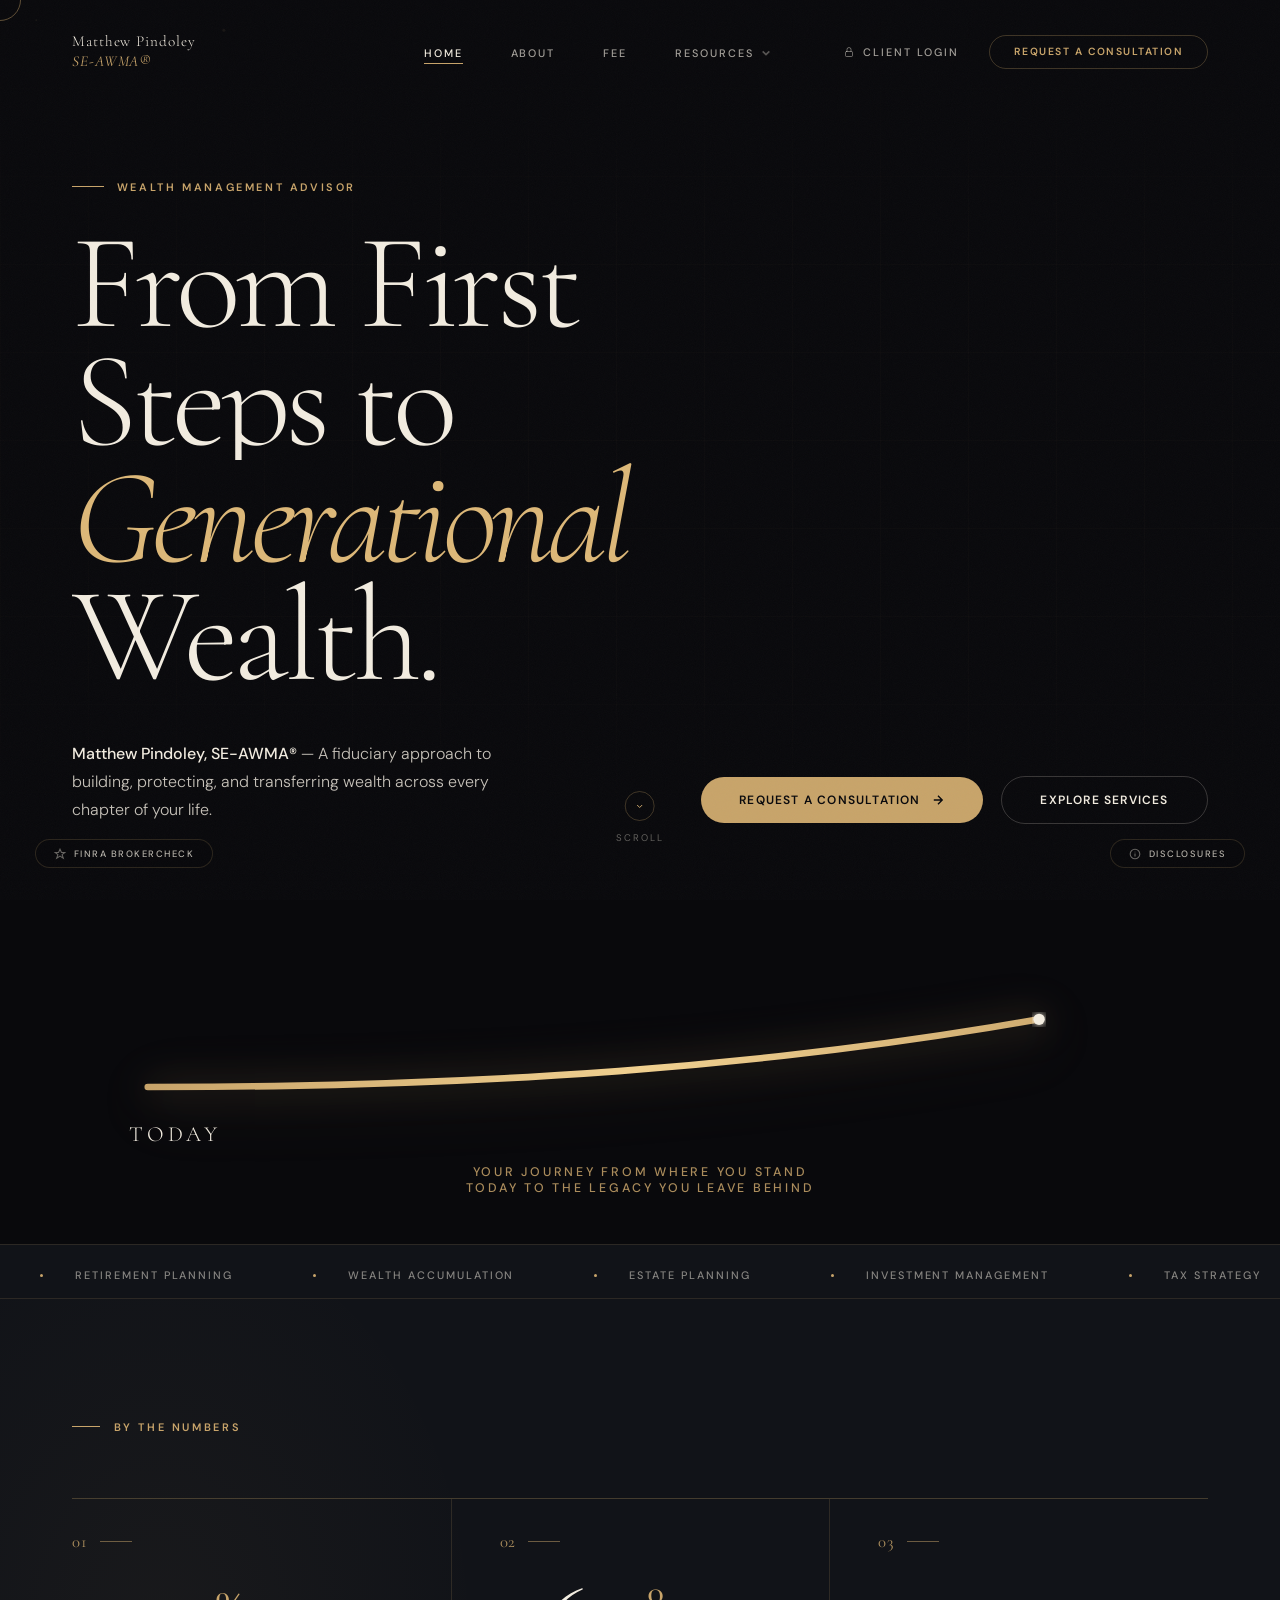
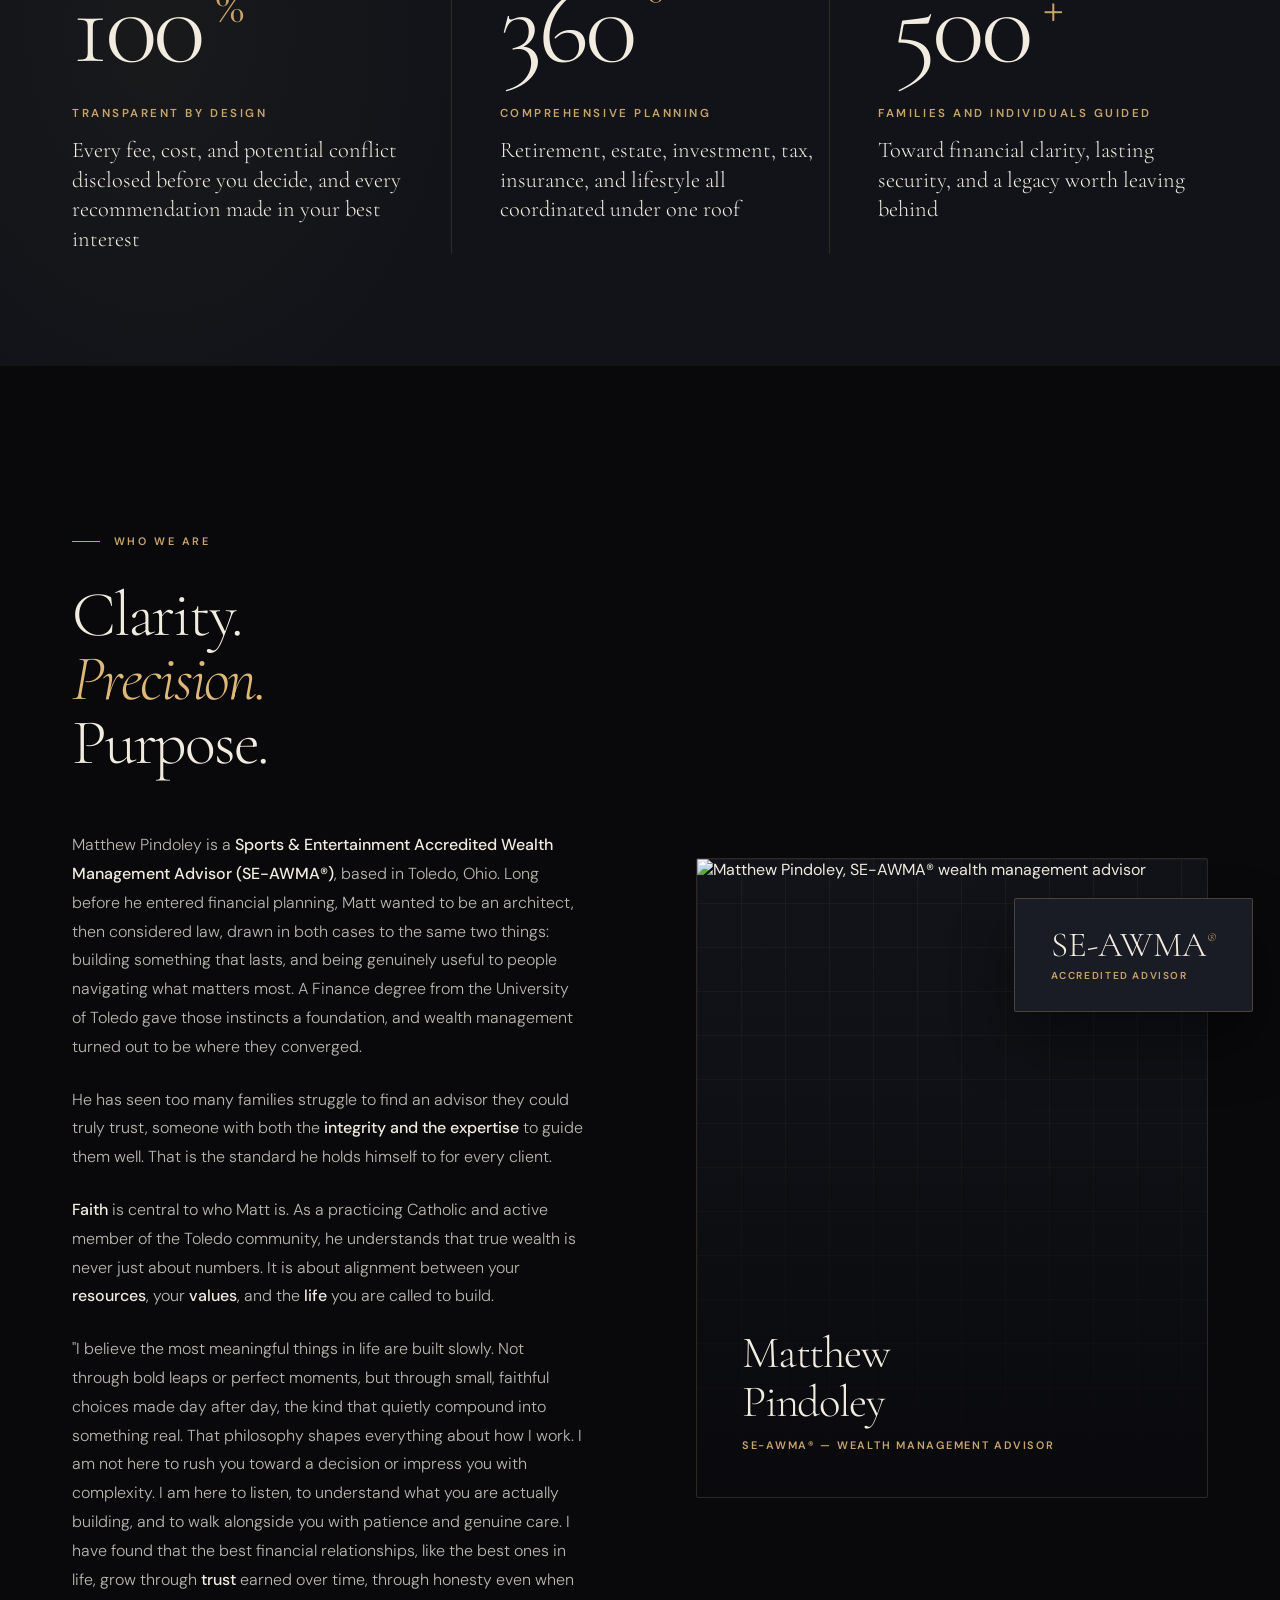
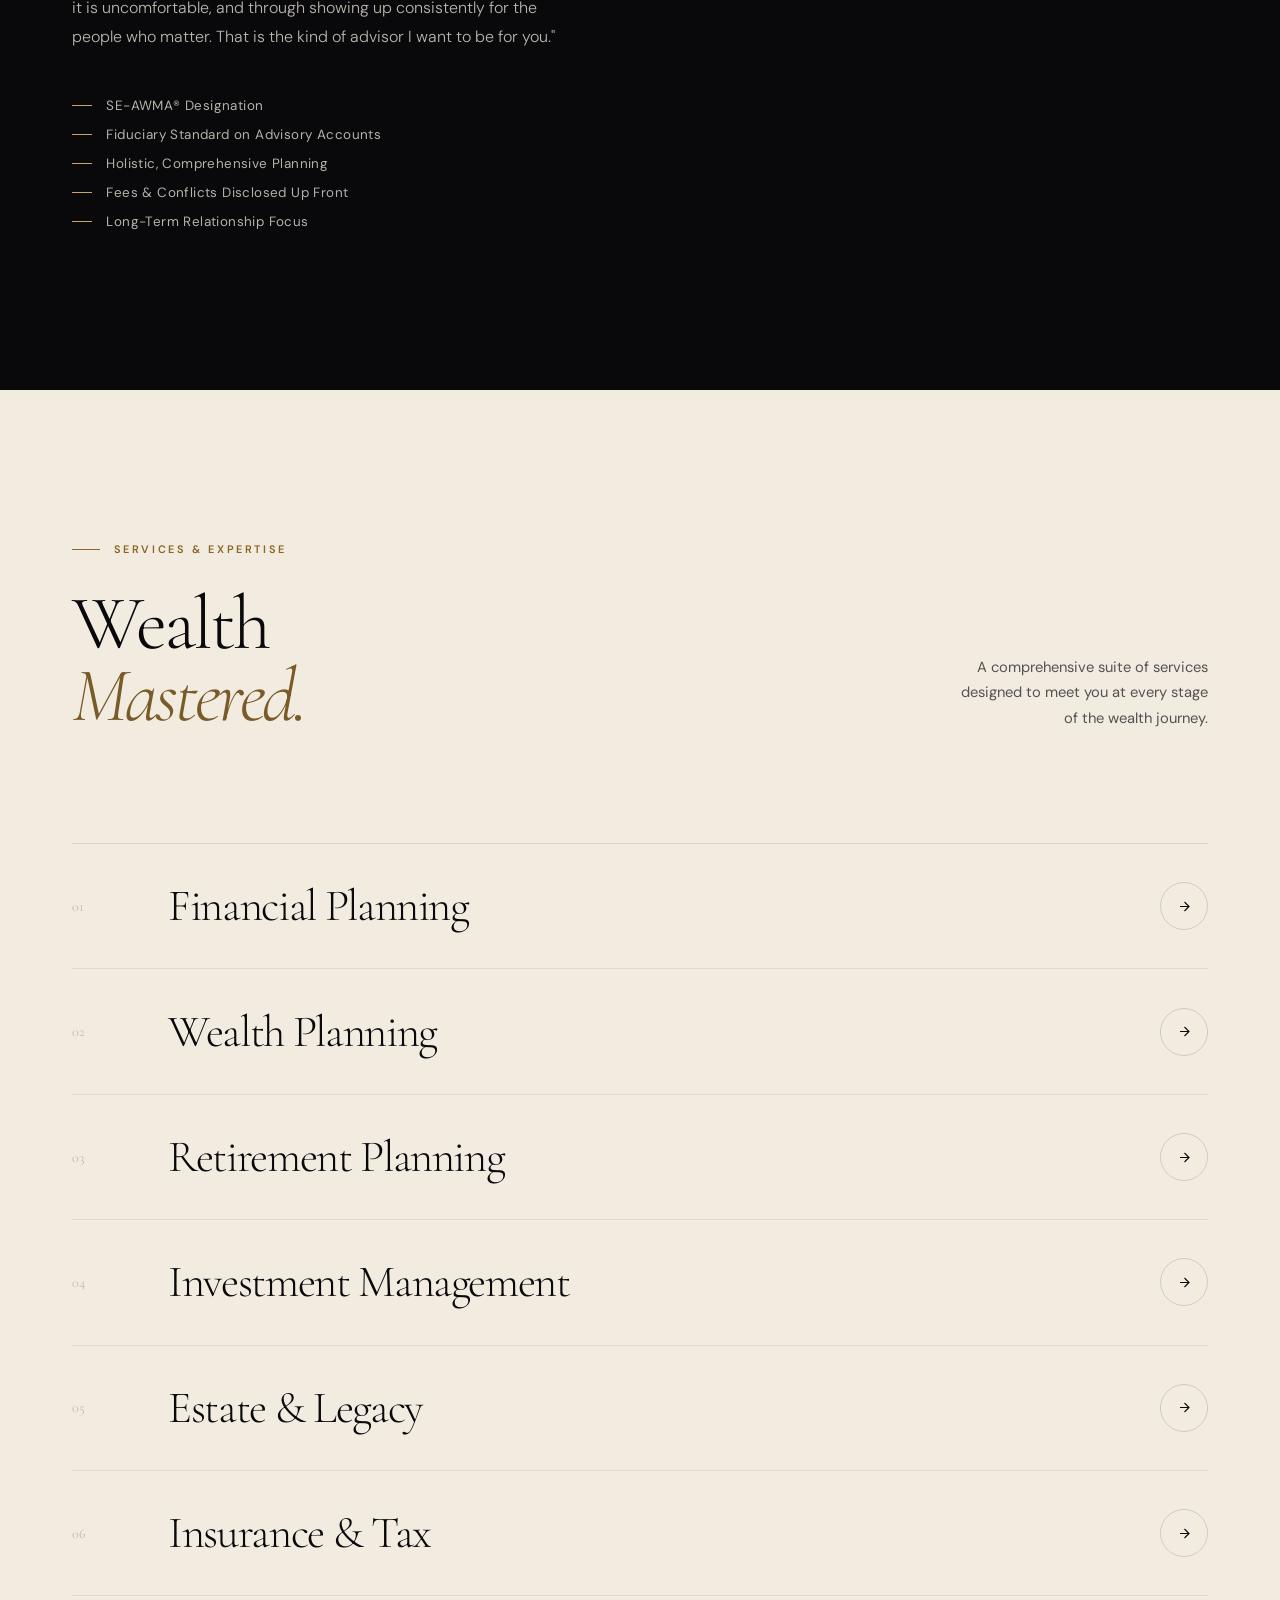
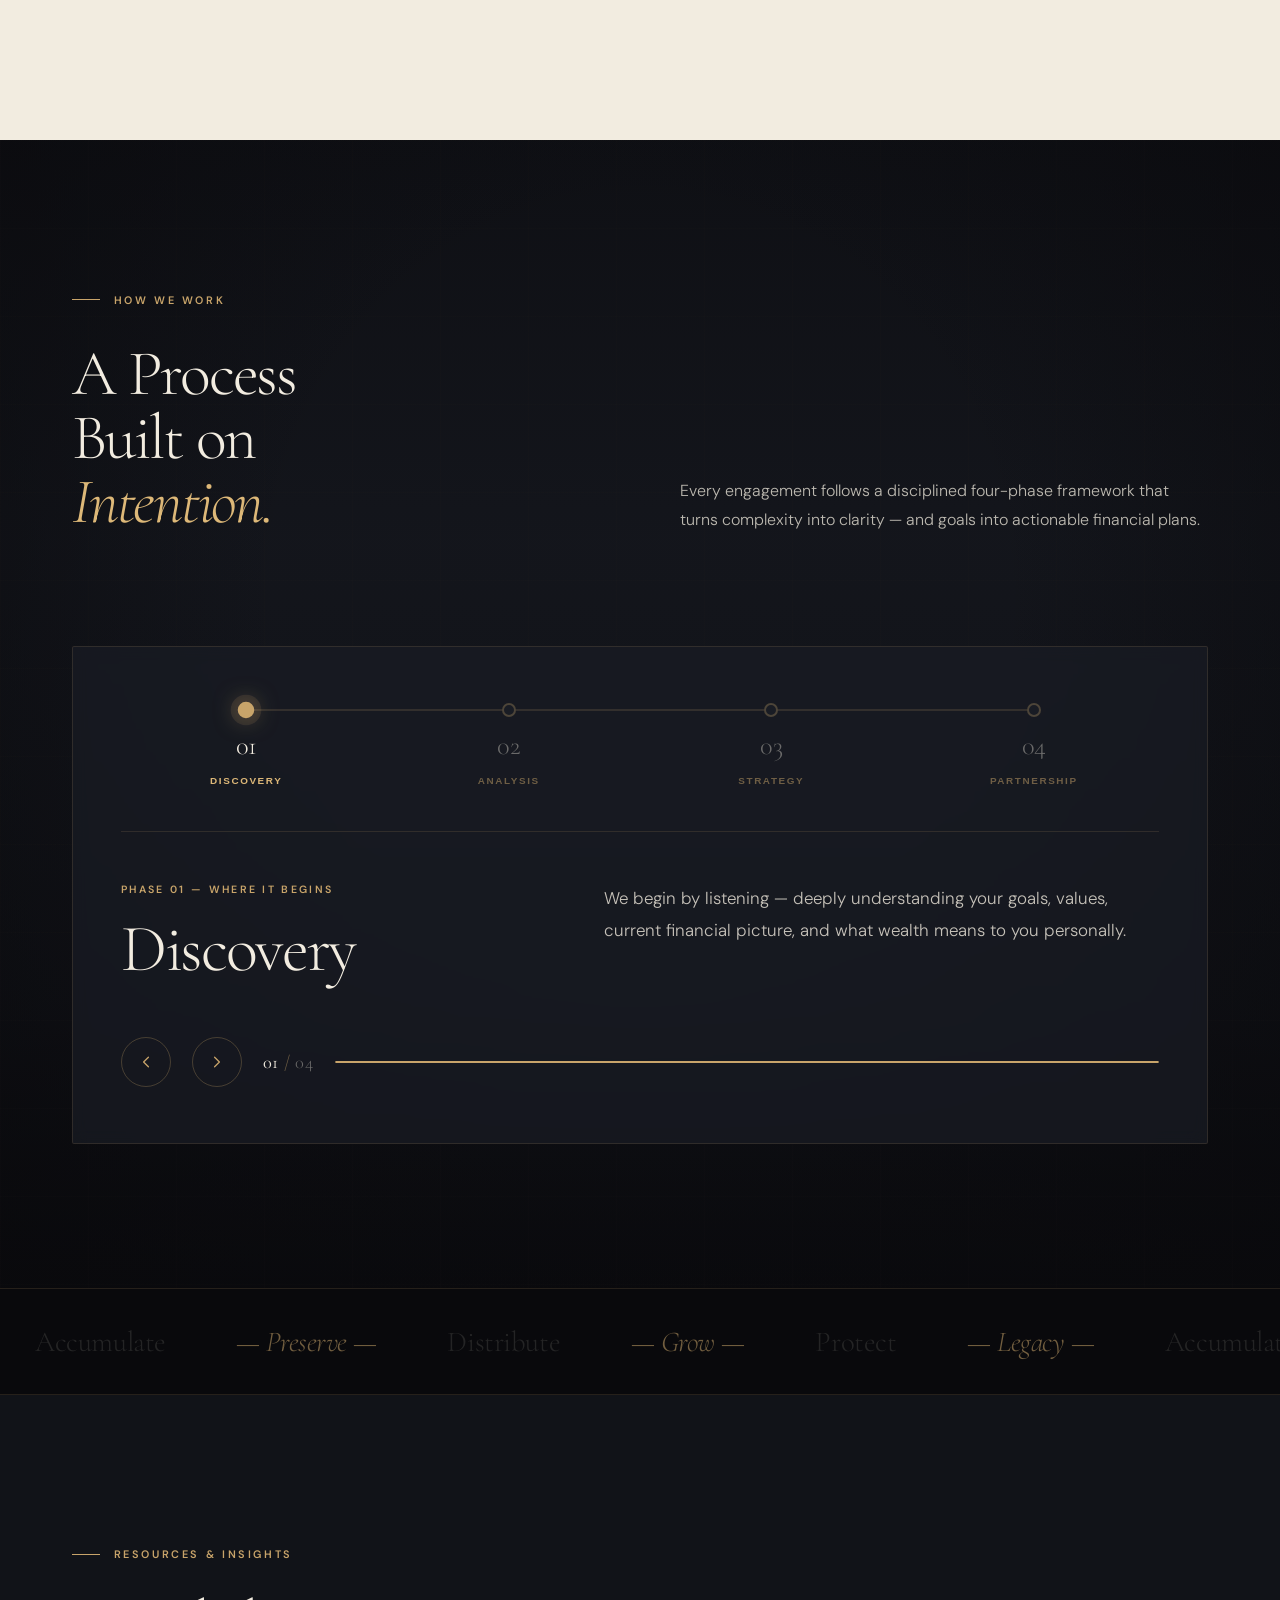
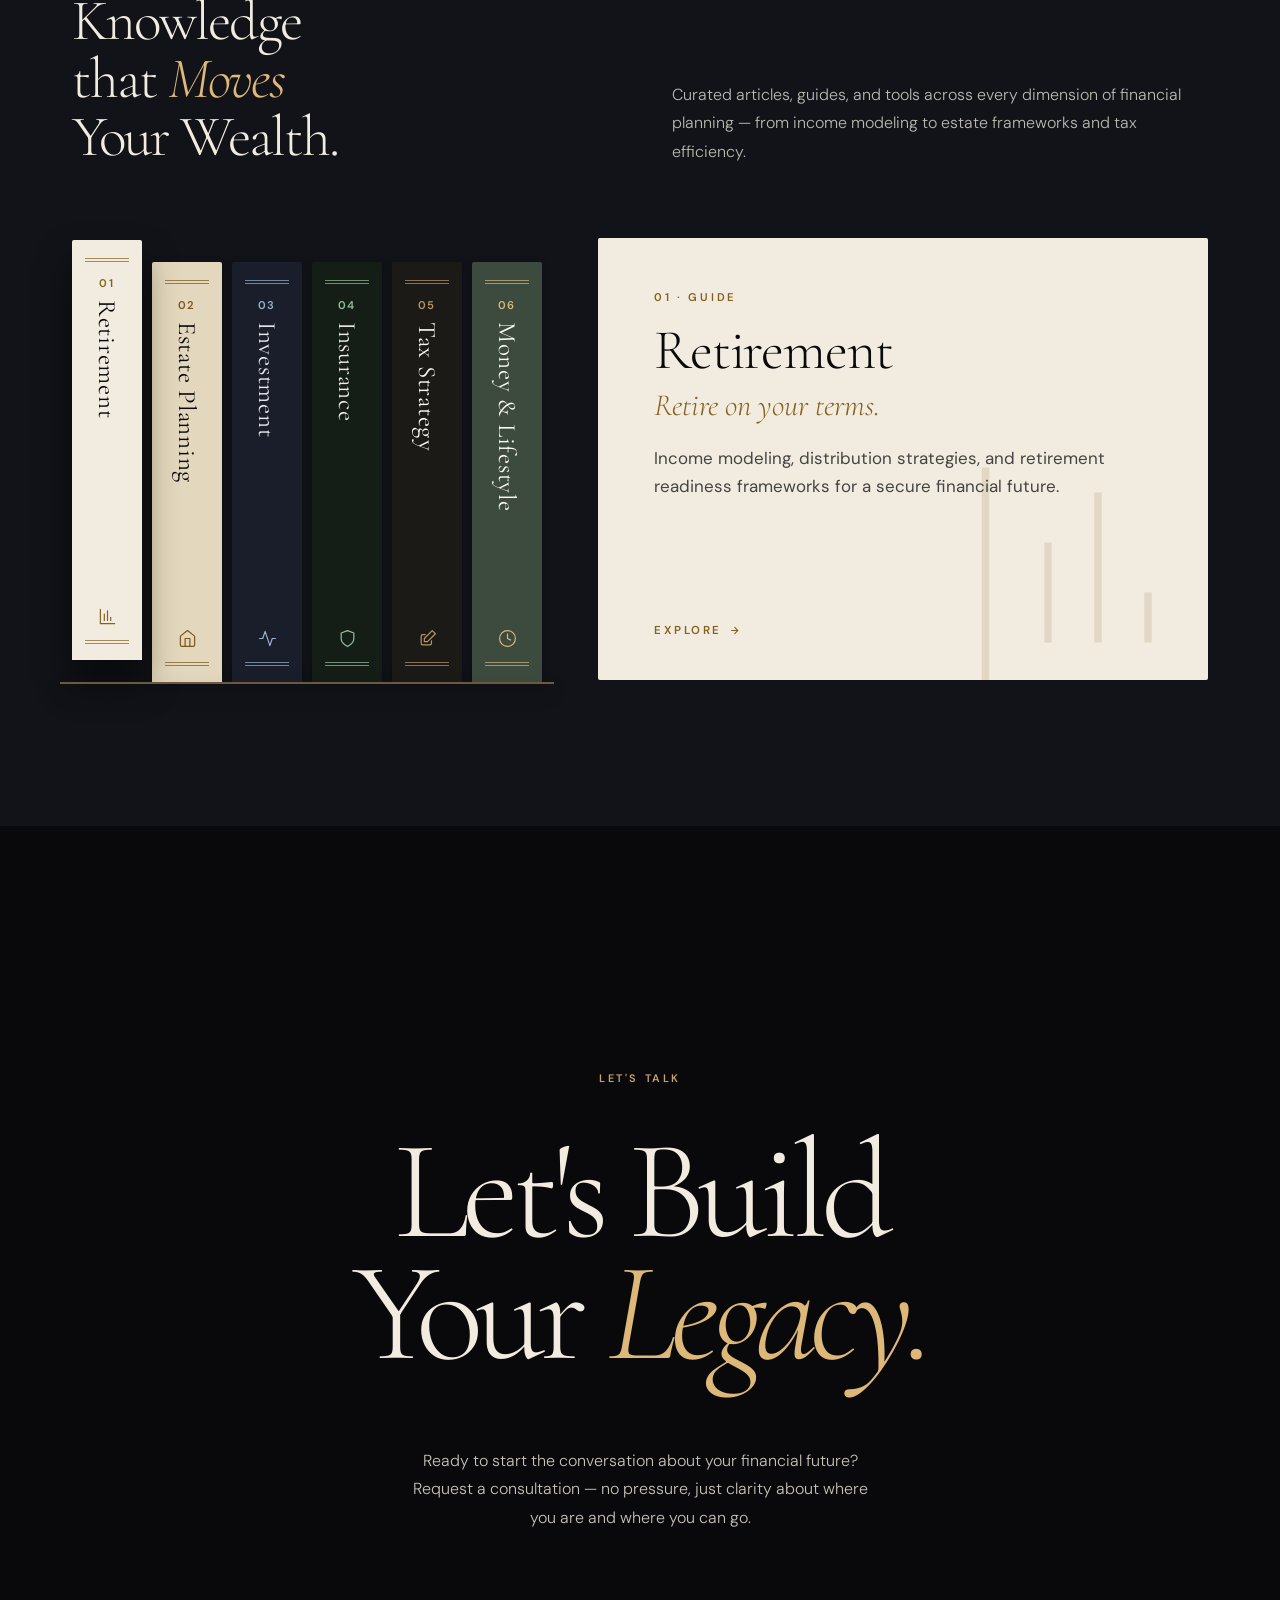
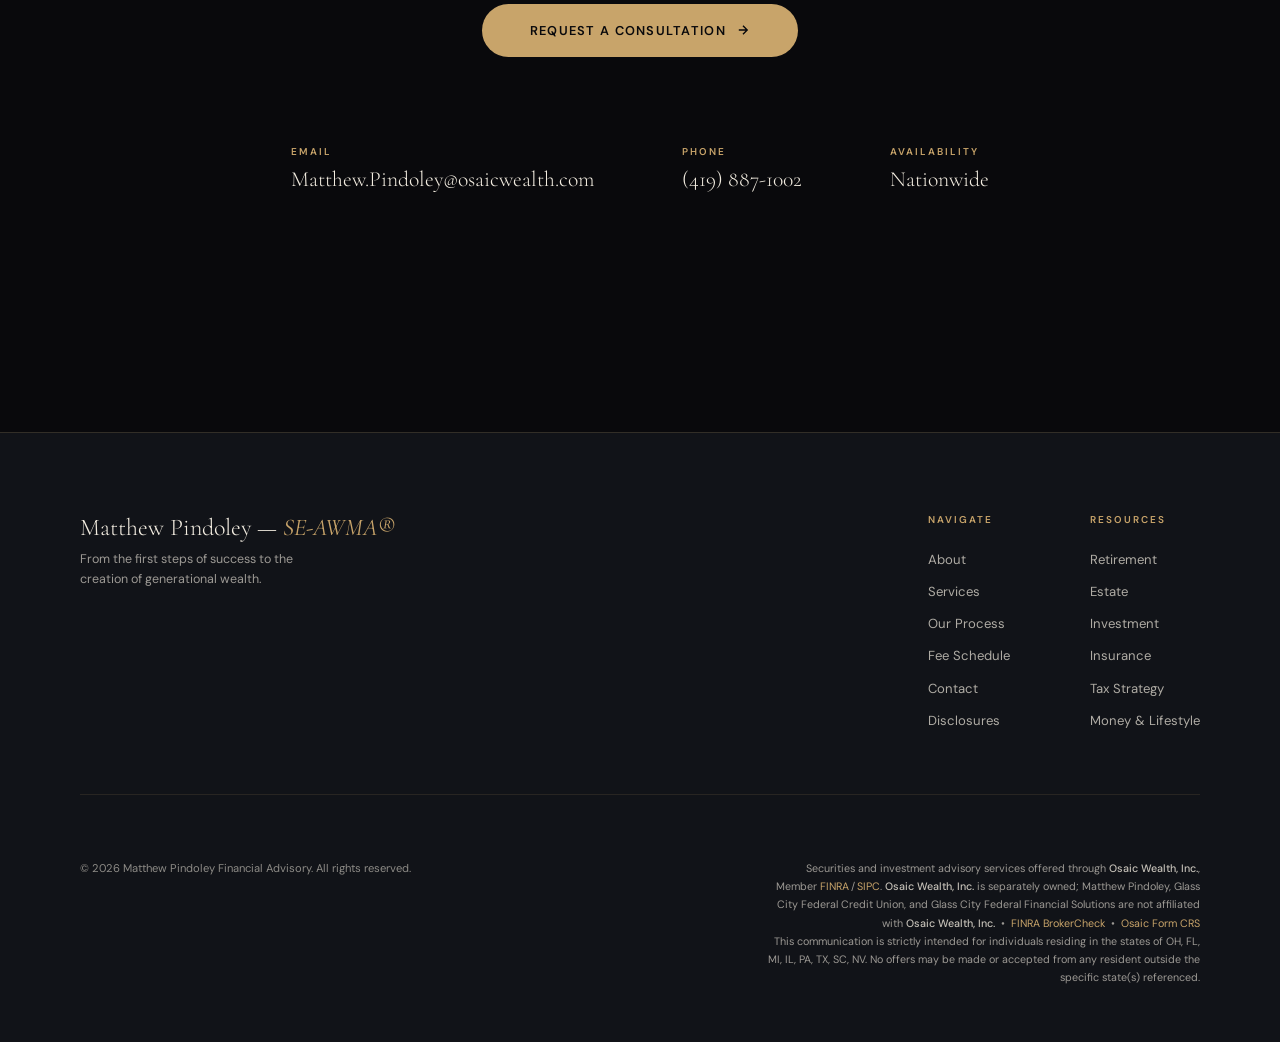
==== commit 621a4a05: "Sharper background videos on desktop On screens wider than 1024px held landscape, the header, How We" ====
--- a/index.html
+++ b/index.html
@@ -1531,21 +1531,23 @@
      sections are often taller than the 16:9 clips, which enlarges them. Upright phones
      and tablets get a portrait cut from the middle of the frame, the only part they
      show. Copies are never enlarged past the original, and if a sharp copy can't be
-     fetched the browser falls back to the original 1600px copy. */
+     fetched the browser falls back to the original 1600px copy. Desktop screens get
+     Cloudinary's highest automatic quality; phones keep its standard level to save data. */
   window.__bgVideo = function(v, id, withVideo){
     const cld = 'https://res.cloudinary.com/dfabtxqiy/video/upload/';
     const r = v.getBoundingClientRect(), w = r.width || innerWidth, h = r.height || innerHeight;
     const need = Math.max(w, h * 16 / 9) * Math.min(window.devicePixelRatio || 1, 2) * .9;
     const size = h > w ? 'c_fill,ar_9:16,w_1080'
       : 'c_limit,w_' + (need <= 1920 ? 1920 : need <= 2560 ? 2560 : 3840);
+    const q = h <= w && innerWidth > 1024 ? 'q_auto:best' : 'q_auto';
     const img = new Image();
     img.onload = () => { v.poster = img.src; };
     img.onerror = () => { v.poster = cld + 'so_0,q_auto:eco,f_auto,w_1600/' + id + '.jpg'; };
-    img.src = cld + 'so_0,q_auto,f_auto,' + size.replace('w_3840', 'w_2560') + '/' + id + '.jpg';
+    img.src = cld + 'so_0,' + q + ',f_auto,' + size.replace('w_3840', 'w_2560') + '/' + id + '.jpg';
     if(!withVideo) return;
     [size, 'w_1600'].forEach(s => {
       const el = document.createElement('source');
-      el.src = cld + 'q_auto,vc_auto,' + s + '/' + id + '.mp4';
+      el.src = cld + (s === size ? q : 'q_auto') + ',vc_auto,' + s + '/' + id + '.mp4';
       el.type = 'video/mp4';
       v.appendChild(el);
     });
